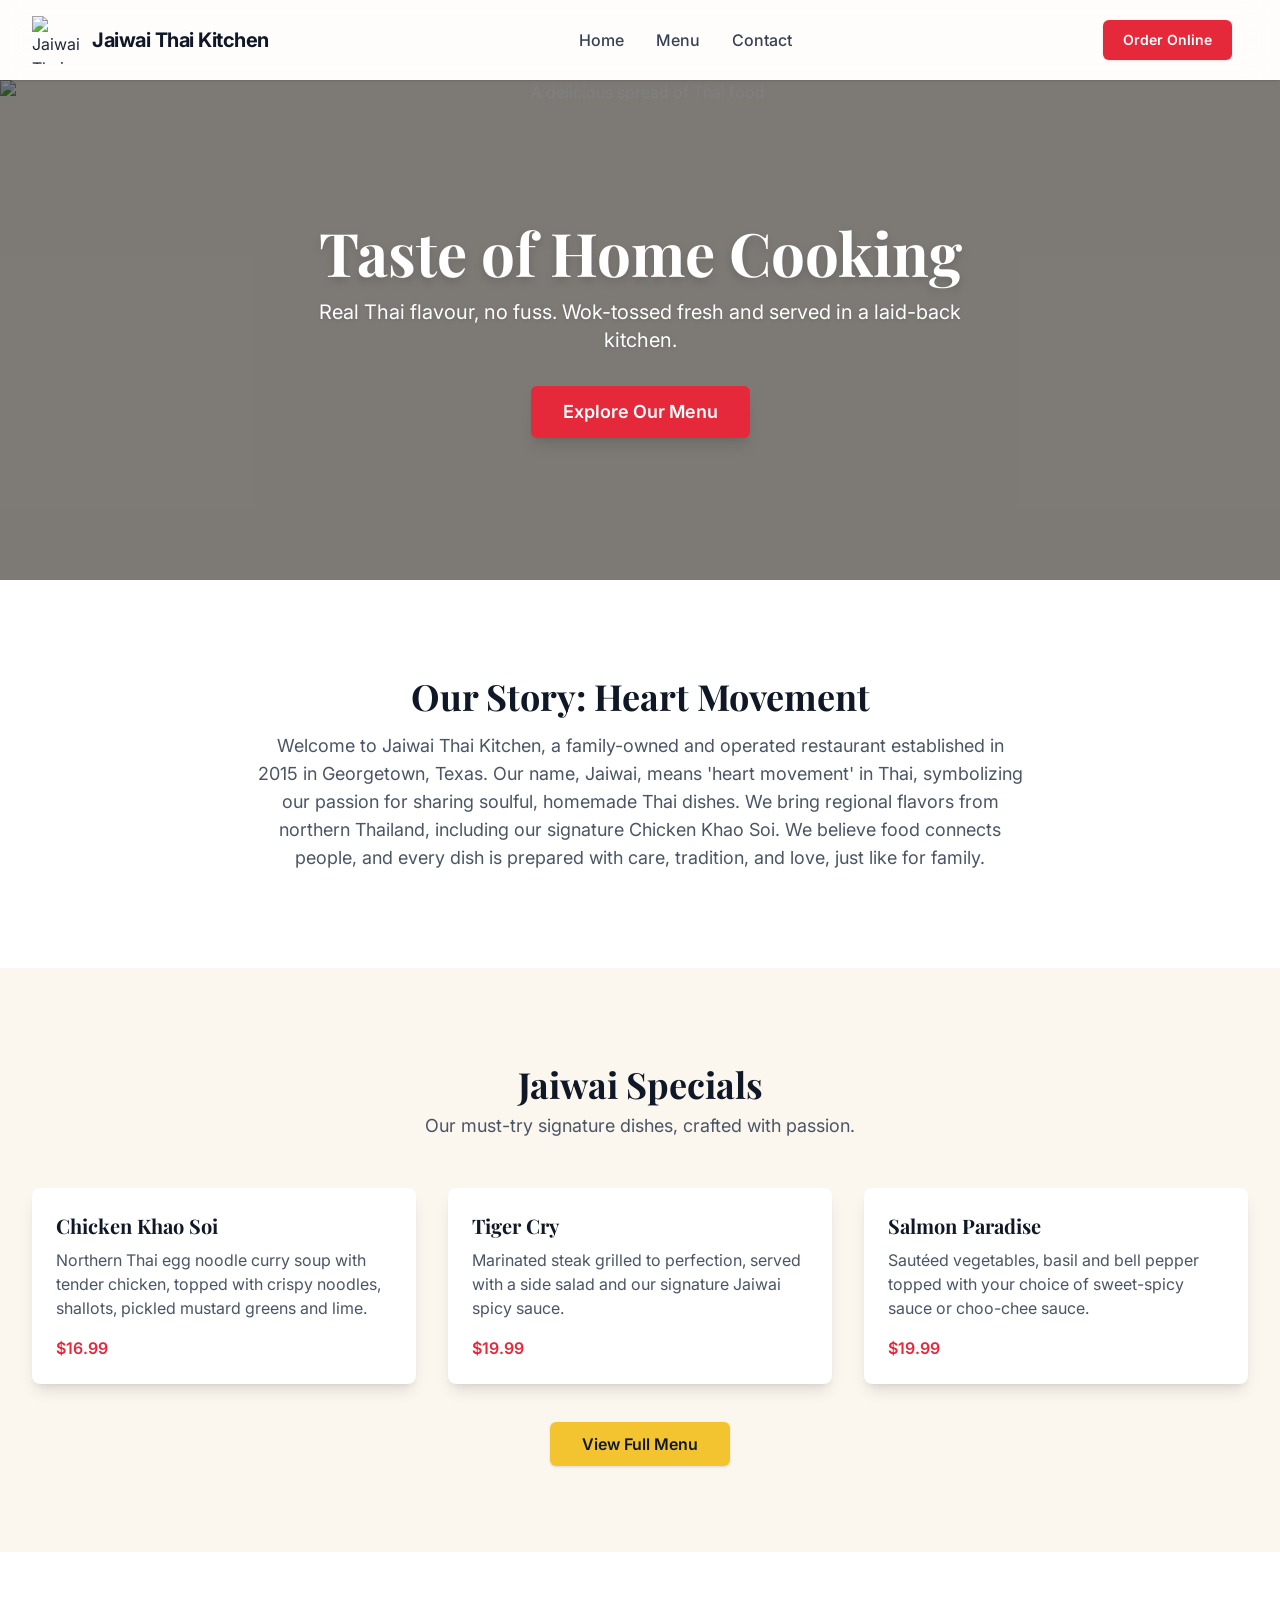
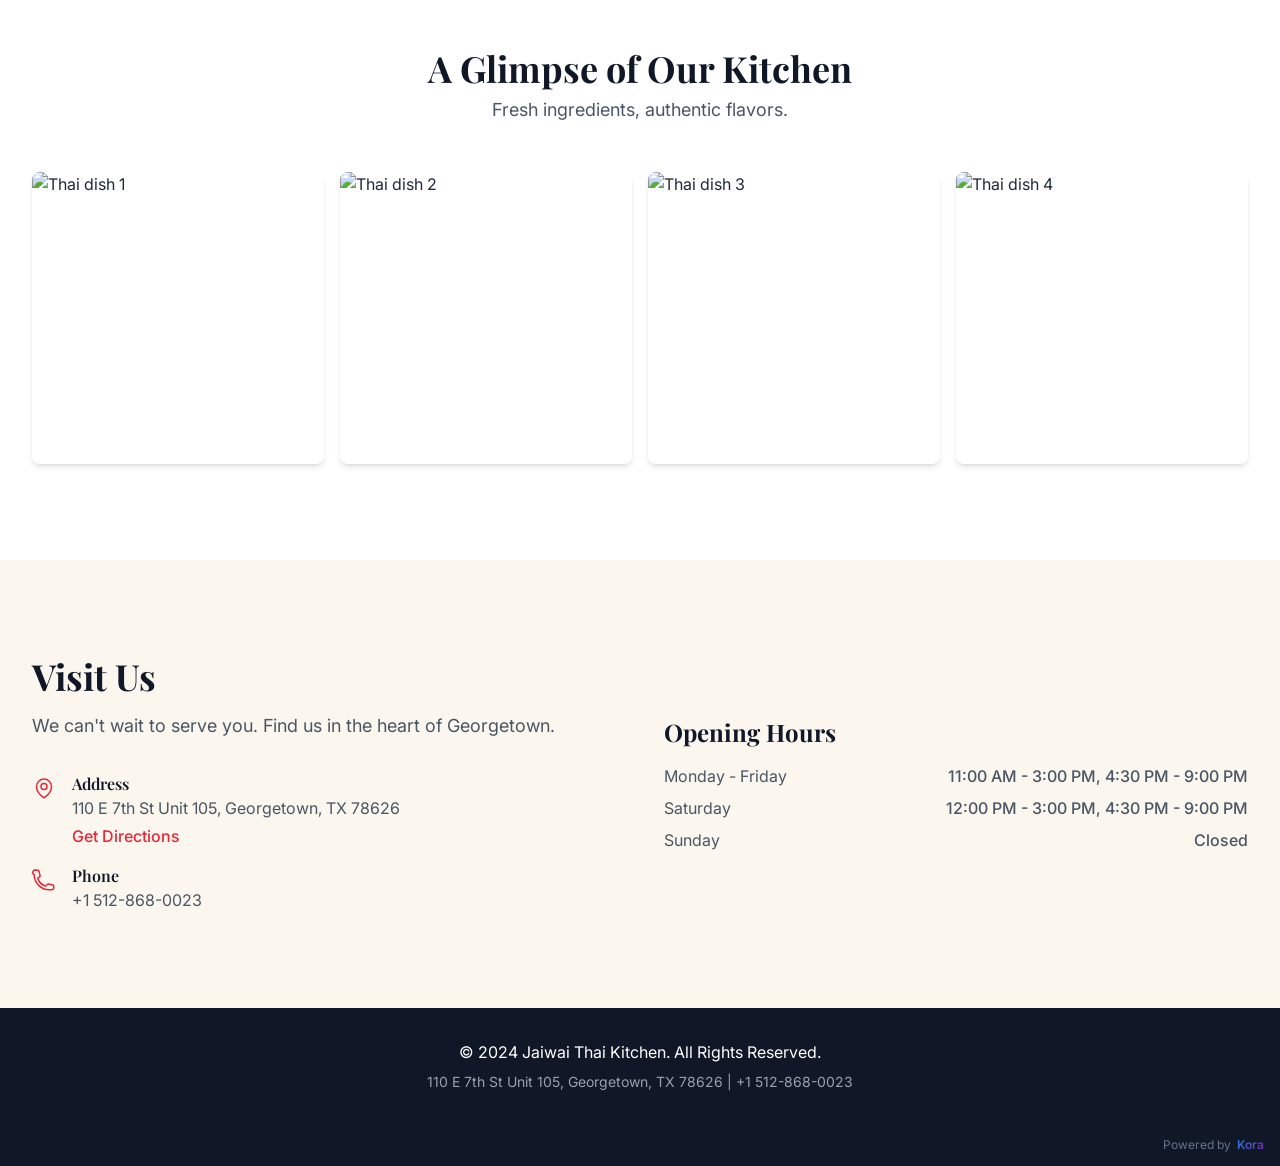
==== index.html @ aba69995 "Deploy staging from Kora" ====
<!DOCTYPE html>

<html class="scroll-smooth" lang="en">
<head>
<meta charset="utf-8"/>
<meta content="width=device-width, initial-scale=1.0" name="viewport"/>
<title>Jaiwai Thai Kitchen – Real Thai Flavour in Georgetown, TX</title>
<meta content="Experience authentic, homemade Thai dishes at Jaiwai Thai Kitchen. From our signature Chicken Khao Soi to classic curries, enjoy the taste of home cooking." name="description"/>
<!-- Open Graph -->
<meta content="Jaiwai Thai Kitchen – Real Thai Flavour in Georgetown, TX" property="og:title"/>
<meta content="Experience authentic, homemade Thai dishes at Jaiwai Thai Kitchen. From our signature Chicken Khao Soi to classic curries, enjoy the taste of home cooking." property="og:description"/>
<meta content="website" property="og:type"/>
<meta content="https://static.hungerrush.com/menufy/width=1000,height=300,fit=crop,format=auto/638848196919127380+1766972.png" property="og:image"/>
<meta content="https://staging.kora-64a4fddf-4cb8-4812-a21e-0d7f62331249.pages.dev" property="og:url"/>
<!-- Favicon -->
<link href="https://quseprdus1.blob.core.windows.net/kora-business-images/user-media/64a4fddf-4cb8-4812-a21e-0d7f62331249/de8c94d8-887e-4625-825f-ec262dbc28df/1781200640_tf1esy.png" rel="icon"/>
<link href="https://quseprdus1.blob.core.windows.net/kora-business-images/user-media/64a4fddf-4cb8-4812-a21e-0d7f62331249/de8c94d8-887e-4625-825f-ec262dbc28df/1781200640_tf1esy.png" rel="shortcut icon"/>
<link href="https://quseprdus1.blob.core.windows.net/kora-business-images/user-media/64a4fddf-4cb8-4812-a21e-0d7f62331249/de8c94d8-887e-4625-825f-ec262dbc28df/1781200640_tf1esy.png" rel="apple-touch-icon"/>
<!-- Canonical -->
<link href="https://staging.kora-64a4fddf-4cb8-4812-a21e-0d7f62331249.pages.dev" rel="canonical"/>
<!-- Hero image preload -->
<link as="image" fetchpriority="high" href="https://static.hungerrush.com/menufy/width=1000,height=300,fit=crop,format=auto/638848196919127380+1766972.png" rel="preload"/>
<!-- JSON-LD Structured Data -->
<script type="application/ld+json">
    {
      "@context": "https://schema.org",
      "@type": "Restaurant",
      "name": "Jaiwai Thai Kitchen",
      "description": "Curries, noodle dishes & other Thai standards are doled out in a laid-back atmosphere.",
      "address": {
        "@type": "PostalAddress",
        "streetAddress": "110 E 7th St Unit 105",
        "addressLocality": "Georgetown",
        "addressRegion": "TX",
        "postalCode": "78626",
        "addressCountry": "USA"
      },
      "telephone": "+1 512-868-0023",
      "openingHours": [
        "Mo-Fr 11:00-15:00",
        "Mo-Fr 16:30-21:00",
        "Sa 12:00-15:00",
        "Sa 16:30-21:00"
      ],
      "image": "https://quseprdus1.blob.core.windows.net/kora-business-images/user-media/64a4fddf-4cb8-4812-a21e-0d7f62331249/de8c94d8-887e-4625-825f-ec262dbc28df/1781200640_tf1esy.png",
      "servesCuisine": "Thai"
    }
    </script>
<!-- Google Fonts -->
<link href="https://fonts.googleapis.com" rel="preconnect"/>
<link crossorigin="" href="https://fonts.gstatic.com" rel="preconnect"/>
<link as="style" href="https://fonts.googleapis.com/css2?family=Playfair+Display:wght@700&amp;family=Inter:wght@400;500;600&amp;display=swap" onload="this.onload=null;this.rel='stylesheet'" rel="preload"/>
<noscript><link href="https://fonts.googleapis.com/css2?family=Playfair+Display:wght@700&amp;family=Inter:wght@400;500;600&amp;display=swap" rel="stylesheet"/></noscript>
<style>
        body { font-family: 'Inter', sans-serif; }
        h1, h2, h3, h4, h5, h6 { font-family: 'Playfair Display', serif; }
    </style>
<!-- Site stylesheet -->
<link href="assets/styles.css" rel="stylesheet"/>
</head>
<body class="bg-[#fbf6ee] text-gray-800 antialiased">
<!-- Header -->
<header class="bg-white/80 backdrop-blur-lg sticky top-0 z-50 shadow-sm">
<div class="container mx-auto px-4 sm:px-6 lg:px-8">
<div class="flex items-center justify-between h-20">
<a class="flex items-center space-x-3" href="index.html">
<img alt="Jaiwai Thai Kitchen Logo" class="h-12 w-auto" height="100" src="https://quseprdus1.blob.core.windows.net/kora-business-images/user-media/64a4fddf-4cb8-4812-a21e-0d7f62331249/de8c94d8-887e-4625-825f-ec262dbc28df/1781200640_tf1esy.png" width="100"/>
<span class="text-xl font-bold text-gray-900 tracking-tight hidden sm:block">Jaiwai Thai Kitchen</span>
</a>
<nav class="hidden md:flex items-center space-x-8">
<a class="text-gray-700 hover:text-[#e5283a] transition-colors font-medium" href="index.html">Home</a>
<a class="text-gray-700 hover:text-[#e5283a] transition-colors font-medium" href="menu.html">Menu</a>
<a class="text-gray-700 hover:text-[#e5283a] transition-colors font-medium" href="contact.html">Contact</a>
</nav>
<div class="flex items-center space-x-4">
<a class="hidden sm:inline-block bg-[#e5283a] text-white px-5 py-2.5 rounded-md text-sm font-semibold hover:bg-red-700 transition-colors shadow" href="https://www.jaiwaithai.com/order" rel="noopener noreferrer" target="_blank">
                        Order Online
                    </a>
<button class="md:hidden p-2 rounded-md text-gray-700 hover:bg-gray-100 focus:outline-none focus:ring-2 focus:ring-inset focus:ring-[#e5283a]" id="mobile-menu-button">
<span class="sr-only">Open main menu</span>
<svg aria-hidden="true" class="h-6 w-6" fill="none" stroke="currentColor" viewbox="0 0 24 24" xmlns="http://www.w3.org/2000/svg">
<path d="M4 6h16M4 12h16m-7 6h7" stroke-linecap="round" stroke-linejoin="round" stroke-width="2"></path>
</svg>
</button>
</div>
</div>
</div>
<!-- Mobile menu, show/hide based on menu state. -->
<div class="md:hidden hidden" id="mobile-menu">
<div class="px-2 pt-2 pb-3 space-y-1 sm:px-3">
<a class="text-gray-700 hover:bg-gray-50 hover:text-[#e5283a] block px-3 py-2 rounded-md text-base font-medium" href="index.html">Home</a>
<a class="text-gray-700 hover:bg-gray-50 hover:text-[#e5283a] block px-3 py-2 rounded-md text-base font-medium" href="menu.html">Menu</a>
<a class="text-gray-700 hover:bg-gray-50 hover:text-[#e5283a] block px-3 py-2 rounded-md text-base font-medium" href="contact.html">Contact</a>
<a class="bg-[#e5283a] text-white block w-full text-left px-4 py-3 rounded-md text-base font-semibold hover:bg-red-700 transition-colors shadow mt-2" href="https://www.jaiwaithai.com/order" rel="noopener noreferrer" target="_blank">
                    Order Online
                </a>
</div>
</div>
</header>
<main>
<!-- Hero Section -->
<section class="relative h-[60vh] min-h-[300px] max-h-[500px] w-full flex items-center justify-center text-center text-white">
<div class="absolute inset-0 bg-black/50 z-10"></div>
<img alt="A delicious spread of Thai food" class="absolute inset-0 w-full h-full object-cover" decoding="async" fetchpriority="high" height="900" loading="eager" src="https://static.hungerrush.com/menufy/width=1000,height=300,fit=crop,format=auto/638848196919127380+1766972.png" width="1600"/>
<div class="relative z-20 px-4">
<h1 class="text-4xl md:text-6xl font-bold drop-shadow-lg">Taste of Home Cooking</h1>
<p class="mt-4 text-lg md:text-xl max-w-2xl mx-auto drop-shadow">Real Thai flavour, no fuss. Wok-tossed fresh and served in a laid-back kitchen.</p>
<a class="mt-8 inline-block bg-[#e5283a] text-white px-8 py-3 rounded-md text-lg font-semibold hover:bg-red-700 transition-transform hover:scale-105 shadow-lg" href="menu.html">
                    Explore Our Menu
                </a>
</div>
</section>
<!-- About Us Section -->
<section class="py-16 sm:py-24 bg-white" id="about">
<div class="container mx-auto px-4 sm:px-6 lg:px-8">
<div class="max-w-3xl mx-auto text-center">
<h2 class="text-3xl sm:text-4xl font-bold text-gray-900">Our Story: Heart Movement</h2>
<p class="mt-4 text-lg text-gray-600">
                        Welcome to Jaiwai Thai Kitchen, a family-owned and operated restaurant established in 2015 in Georgetown, Texas. Our name, Jaiwai, means 'heart movement' in Thai, symbolizing our passion for sharing soulful, homemade Thai dishes. We bring regional flavors from northern Thailand, including our signature Chicken Khao Soi. We believe food connects people, and every dish is prepared with care, tradition, and love, just like for family.
                    </p>
</div>
</div>
</section>
<!-- Specials Section -->
<section class="py-16 sm:py-24" id="specials">
<div class="container mx-auto px-4 sm:px-6 lg:px-8">
<div class="text-center mb-12">
<h2 class="text-3xl sm:text-4xl font-bold text-gray-900">Jaiwai Specials</h2>
<p class="mt-2 text-lg text-gray-600">Our must-try signature dishes, crafted with passion.</p>
</div>
<div class="grid grid-cols-1 md:grid-cols-2 lg:grid-cols-3 gap-8">
<!-- Special Item 1 -->
<div class="bg-white rounded-lg shadow-lg overflow-hidden transform hover:-translate-y-2 transition-transform duration-300">
<div class="p-6">
<h3 class="text-xl font-bold text-gray-900">Chicken Khao Soi</h3>
<p class="mt-2 text-gray-600">Northern Thai egg noodle curry soup with tender chicken, topped with crispy noodles, shallots, pickled mustard greens and lime.</p>
<div class="mt-4 font-semibold text-[#e5283a]">$16.99</div>
</div>
</div>
<!-- Special Item 2 -->
<div class="bg-white rounded-lg shadow-lg overflow-hidden transform hover:-translate-y-2 transition-transform duration-300">
<div class="p-6">
<h3 class="text-xl font-bold text-gray-900">Tiger Cry</h3>
<p class="mt-2 text-gray-600">Marinated steak grilled to perfection, served with a side salad and our signature Jaiwai spicy sauce.</p>
<div class="mt-4 font-semibold text-[#e5283a]">$19.99</div>
</div>
</div>
<!-- Special Item 3 -->
<div class="bg-white rounded-lg shadow-lg overflow-hidden transform hover:-translate-y-2 transition-transform duration-300">
<div class="p-6">
<h3 class="text-xl font-bold text-gray-900">Salmon Paradise</h3>
<p class="mt-2 text-gray-600">Sautéed vegetables, basil and bell pepper topped with your choice of sweet-spicy sauce or choo-chee sauce.</p>
<div class="mt-4 font-semibold text-[#e5283a]">$19.99</div>
</div>
</div>
</div>
<div class="text-center mt-12">
<a class="bg-[#f4c430] text-gray-900 px-8 py-3 rounded-md text-base font-semibold hover:bg-yellow-400 transition-colors shadow" href="menu.html">
                        View Full Menu
                    </a>
</div>
</div>
</section>
<!-- Gallery Section -->
<section class="py-16 sm:py-24 bg-white" id="gallery">
<div class="container mx-auto px-4 sm:px-6 lg:px-8">
<div class="text-center mb-12">
<h2 class="text-3xl sm:text-4xl font-bold text-gray-900">A Glimpse of Our Kitchen</h2>
<p class="mt-2 text-lg text-gray-600">Fresh ingredients, authentic flavors.</p>
</div>
<div class="grid grid-cols-2 md:grid-cols-3 lg:grid-cols-4 gap-4">
<img alt="Thai dish 1" class="rounded-lg shadow-md object-cover aspect-square" height="500" loading="lazy" src="https://static.hungerrush.com/menufy/width=1024,height=1024,fit=scale-down,format=auto/639155968178193986+2024429.png" width="500"/>
<img alt="Thai dish 2" class="rounded-lg shadow-md object-cover aspect-square" height="500" loading="lazy" src="https://static.hungerrush.com/menufy/width=1024,height=1024,fit=scale-down,format=auto/639155968190019599+2024430.png" width="500"/>
<img alt="Thai dish 3" class="rounded-lg shadow-md object-cover aspect-square" height="300" loading="lazy" src="https://static.hungerrush.com/menufy/width=300,height=300,fit=crop,format=auto/638850777512376540+1768364.png" width="300"/>
<img alt="Thai dish 4" class="rounded-lg shadow-md object-cover aspect-square" height="338" loading="lazy" src="https://static.hungerrush.com/menufy/width=600,fit=crop,format=auto/638848177607823458+1766916.png" width="600"/>
</div>
</div>
</section>
<!-- Location & Hours Section -->
<section class="py-16 sm:py-24" id="contact">
<div class="container mx-auto px-4 sm:px-6 lg:px-8">
<div class="grid grid-cols-1 md:grid-cols-2 gap-12 items-center">
<div>
<h2 class="text-3xl sm:text-4xl font-bold text-gray-900">Visit Us</h2>
<p class="mt-4 text-lg text-gray-600">We can't wait to serve you. Find us in the heart of Georgetown.</p>
<div class="mt-8 space-y-4">
<div class="flex items-start space-x-4">
<svg class="w-6 h-6 text-[#e5283a] mt-1 flex-shrink-0" fill="none" stroke="currentColor" stroke-width="1.5" viewbox="0 0 24 24" xmlns="http://www.w3.org/2000/svg"><path d="M15 10.5a3 3 0 11-6 0 3 3 0 016 0z" stroke-linecap="round" stroke-linejoin="round"></path><path d="M19.5 10.5c0 7.142-7.5 11.25-7.5 11.25S4.5 17.642 4.5 10.5a7.5 7.5 0 1115 0z" stroke-linecap="round" stroke-linejoin="round"></path></svg>
<div>
<h3 class="font-semibold text-gray-900">Address</h3>
<p class="text-gray-600">110 E 7th St Unit 105, Georgetown, TX 78626</p>
<a class="text-[#e5283a] hover:underline font-medium mt-1 inline-block" href="https://maps.google.com/?daddr=30.6373435,-97.6767065" rel="noopener noreferrer" target="_blank">Get Directions</a>
</div>
</div>
<div class="flex items-start space-x-4">
<svg class="w-6 h-6 text-[#e5283a] mt-1 flex-shrink-0" fill="none" stroke="currentColor" stroke-width="1.5" viewbox="0 0 24 24" xmlns="http://www.w3.org/2000/svg"><path d="M2.25 6.75c0 8.284 6.716 15 15 15h2.25a2.25 2.25 0 002.25-2.25v-1.372c0-.516-.351-.966-.852-1.091l-4.423-1.106c-.44-.11-.902.055-1.173.417l-.97 1.293c-.282.376-.769.542-1.21.38a12.035 12.035 0 01-7.143-7.143c-.162-.441.004-.928.38-1.21l1.293-.97c.363-.271.527-.734.417-1.173L6.963 3.102a1.125 1.125 0 00-1.091-.852H4.5A2.25 2.25 0 002.25 6.75z" stroke-linecap="round" stroke-linejoin="round"></path></svg>
<div>
<h3 class="font-semibold text-gray-900">Phone</h3>
<a class="text-gray-600 hover:text-[#e5283a]" href="tel:+15128680023">+1 512-868-0023</a>
</div>
</div>
</div>
</div>
<div>
<h3 class="text-2xl font-bold text-gray-900 mb-4">Opening Hours</h3>
<ul class="space-y-2 text-gray-600">
<li class="flex justify-between"><span>Monday - Friday</span> <span class="font-medium">11:00 AM - 3:00 PM, 4:30 PM - 9:00 PM</span></li>
<li class="flex justify-between"><span>Saturday</span> <span class="font-medium">12:00 PM - 3:00 PM, 4:30 PM - 9:00 PM</span></li>
<li class="flex justify-between"><span>Sunday</span> <span class="font-medium">Closed</span></li>
</ul>
</div>
</div>
</div>
</section>
</main>
<!-- Footer -->
<footer class="bg-gray-900 text-white">
<div class="container mx-auto py-8 px-4 sm:px-6 lg:px-8 text-center">
<p>© 2024 Jaiwai Thai Kitchen. All Rights Reserved.</p>
<p class="text-sm text-gray-400 mt-2">110 E 7th St Unit 105, Georgetown, TX 78626 | <a class="hover:underline" href="tel:+15128680023">+1 512-868-0023</a></p>
</div>
<!-- KORA_BRANDING_FOOTER_START -->
<div class="kora-powered-by" style="display:flex;justify-content:flex-end;align-items:center;gap:0.35rem;padding:0.75rem 1rem;font-size:0.75rem;"><span style="color:#64748b">Powered by</span><a href="https://askkora.ai" target="_blank" rel="noopener noreferrer" style="text-decoration:none;font-weight:600;background:linear-gradient(135deg,#1E88E5,#7B1FA2);-webkit-background-clip:text;background-clip:text;-webkit-text-fill-color:transparent">Kora</a></div>
<!-- KORA_BRANDING_FOOTER_END -->
</footer>
<script>
        const mobileMenuButton = document.getElementById('mobile-menu-button');
        const mobileMenu = document.getElementById('mobile-menu');
        mobileMenuButton.addEventListener('click', () => {
            mobileMenu.classList.toggle('hidden');
        });
    </script>
</body>
</html>
---- assets/styles.css ----
/*! tailwindcss v4.2.1 | MIT License | https://tailwindcss.com */
@layer properties{@supports (((-webkit-hyphens:none)) and (not (margin-trim:inline))) or ((-moz-orient:inline) and (not (color:rgb(from red r g b)))){*,:before,:after,::backdrop{--tw-rotate-x:initial;--tw-rotate-y:initial;--tw-rotate-z:initial;--tw-skew-x:initial;--tw-skew-y:initial;--tw-space-y-reverse:0;--tw-space-x-reverse:0;--tw-border-style:solid;--tw-font-weight:initial;--tw-tracking:initial;--tw-shadow:0 0 #0000;--tw-shadow-color:initial;--tw-shadow-alpha:100%;--tw-inset-shadow:0 0 #0000;--tw-inset-shadow-color:initial;--tw-inset-shadow-alpha:100%;--tw-ring-color:initial;--tw-ring-shadow:0 0 #0000;--tw-inset-ring-color:initial;--tw-inset-ring-shadow:0 0 #0000;--tw-ring-inset:initial;--tw-ring-offset-width:0px;--tw-ring-offset-color:#fff;--tw-ring-offset-shadow:0 0 #0000;--tw-blur:initial;--tw-brightness:initial;--tw-contrast:initial;--tw-grayscale:initial;--tw-hue-rotate:initial;--tw-invert:initial;--tw-opacity:initial;--tw-saturate:initial;--tw-sepia:initial;--tw-drop-shadow:initial;--tw-drop-shadow-color:initial;--tw-drop-shadow-alpha:100%;--tw-drop-shadow-size:initial;--tw-backdrop-blur:initial;--tw-backdrop-brightness:initial;--tw-backdrop-contrast:initial;--tw-backdrop-grayscale:initial;--tw-backdrop-hue-rotate:initial;--tw-backdrop-invert:initial;--tw-backdrop-opacity:initial;--tw-backdrop-saturate:initial;--tw-backdrop-sepia:initial;--tw-duration:initial;--tw-translate-x:0;--tw-translate-y:0;--tw-translate-z:0;--tw-scale-x:1;--tw-scale-y:1;--tw-scale-z:1}}}@layer theme{:root,:host{--font-sans:ui-sans-serif, system-ui, sans-serif, "Apple Color Emoji", "Segoe UI Emoji", "Segoe UI Symbol", "Noto Color Emoji";--font-mono:ui-monospace, SFMono-Regular, Menlo, Monaco, Consolas, "Liberation Mono", "Courier New", monospace;--color-red-700:oklch(50.5% .213 27.518);--color-yellow-400:oklch(85.2% .199 91.936);--color-gray-50:oklch(98.5% .002 247.839);--color-gray-100:oklch(96.7% .003 264.542);--color-gray-400:oklch(70.7% .022 261.325);--color-gray-600:oklch(44.6% .03 256.802);--color-gray-700:oklch(37.3% .034 259.733);--color-gray-800:oklch(27.8% .033 256.848);--color-gray-900:oklch(21% .034 264.665);--color-black:#000;--color-white:#fff;--spacing:.25rem;--container-2xl:42rem;--container-3xl:48rem;--container-4xl:56rem;--text-sm:.875rem;--text-sm--line-height:calc(1.25 / .875);--text-base:1rem;--text-base--line-height:calc(1.5 / 1);--text-lg:1.125rem;--text-lg--line-height:calc(1.75 / 1.125);--text-xl:1.25rem;--text-xl--line-height:calc(1.75 / 1.25);--text-2xl:1.5rem;--text-2xl--line-height:calc(2 / 1.5);--text-3xl:1.875rem;--text-3xl--line-height:calc(2.25 / 1.875);--text-4xl:2.25rem;--text-4xl--line-height:calc(2.5 / 2.25);--text-5xl:3rem;--text-5xl--line-height:1;--text-6xl:3.75rem;--text-6xl--line-height:1;--font-weight-medium:500;--font-weight-semibold:600;--font-weight-bold:700;--tracking-tight:-.025em;--radius-md:.375rem;--radius-lg:.5rem;--drop-shadow-lg:0 4px 4px #00000026;--blur-lg:16px;--default-transition-duration:.15s;--default-transition-timing-function:cubic-bezier(.4, 0, .2, 1);--default-font-family:var(--font-sans);--default-mono-font-family:var(--font-mono)}}@layer base{*,:after,:before,::backdrop{box-sizing:border-box;border:0 solid;margin:0;padding:0}::file-selector-button{box-sizing:border-box;border:0 solid;margin:0;padding:0}html,:host{-webkit-text-size-adjust:100%;tab-size:4;line-height:1.5;font-family:var(--default-font-family,ui-sans-serif, system-ui, sans-serif, "Apple Color Emoji", "Segoe UI Emoji", "Segoe UI Symbol", "Noto Color Emoji");font-feature-settings:var(--default-font-feature-settings,normal);font-variation-settings:var(--default-font-variation-settings,normal);-webkit-tap-highlight-color:transparent}hr{height:0;color:inherit;border-top-width:1px}abbr:where([title]){-webkit-text-decoration:underline dotted;text-decoration:underline dotted}h1,h2,h3,h4,h5,h6{font-size:inherit;font-weight:inherit}a{color:inherit;-webkit-text-decoration:inherit;-webkit-text-decoration:inherit;-webkit-text-decoration:inherit;text-decoration:inherit}b,strong{font-weight:bolder}code,kbd,samp,pre{font-family:var(--default-mono-font-family,ui-monospace, SFMono-Regular, Menlo, Monaco, Consolas, "Liberation Mono", "Courier New", monospace);font-feature-settings:var(--default-mono-font-feature-settings,normal);font-variation-settings:var(--default-mono-font-variation-settings,normal);font-size:1em}small{font-size:80%}sub,sup{vertical-align:baseline;font-size:75%;line-height:0;position:relative}sub{bottom:-.25em}sup{top:-.5em}table{text-indent:0;border-color:inherit;border-collapse:collapse}:-moz-focusring{outline:auto}progress{vertical-align:baseline}summary{display:list-item}ol,ul,menu{list-style:none}img,svg,video,canvas,audio,iframe,embed,object{vertical-align:middle;display:block}img,video{max-width:100%;height:auto}button,input,select,optgroup,textarea{font:inherit;font-feature-settings:inherit;font-variation-settings:inherit;letter-spacing:inherit;color:inherit;opacity:1;background-color:#0000;border-radius:0}::file-selector-button{font:inherit;font-feature-settings:inherit;font-variation-settings:inherit;letter-spacing:inherit;color:inherit;opacity:1;background-color:#0000;border-radius:0}:where(select:is([multiple],[size])) optgroup{font-weight:bolder}:where(select:is([multiple],[size])) optgroup option{padding-inline-start:20px}::file-selector-button{margin-inline-end:4px}::placeholder{opacity:1}@supports (not ((-webkit-appearance:-apple-pay-button))) or (contain-intrinsic-size:1px){::placeholder{color:currentColor}@supports (color:color-mix(in lab, red, red)){::placeholder{color:color-mix(in oklab, currentcolor 50%, transparent)}}}textarea{resize:vertical}::-webkit-search-decoration{-webkit-appearance:none}::-webkit-date-and-time-value{min-height:1lh;text-align:inherit}::-webkit-datetime-edit{display:inline-flex}::-webkit-datetime-edit-fields-wrapper{padding:0}::-webkit-datetime-edit{padding-block:0}::-webkit-datetime-edit-year-field{padding-block:0}::-webkit-datetime-edit-month-field{padding-block:0}::-webkit-datetime-edit-day-field{padding-block:0}::-webkit-datetime-edit-hour-field{padding-block:0}::-webkit-datetime-edit-minute-field{padding-block:0}::-webkit-datetime-edit-second-field{padding-block:0}::-webkit-datetime-edit-millisecond-field{padding-block:0}::-webkit-datetime-edit-meridiem-field{padding-block:0}::-webkit-calendar-picker-indicator{line-height:1}:-moz-ui-invalid{box-shadow:none}button,input:where([type=button],[type=reset],[type=submit]){appearance:button}::file-selector-button{appearance:button}::-webkit-inner-spin-button{height:auto}::-webkit-outer-spin-button{height:auto}[hidden]:where(:not([hidden=until-found])){display:none!important}}@layer components;@layer utilities{.sr-only{clip-path:inset(50%);white-space:nowrap;border-width:0;width:1px;height:1px;margin:-1px;padding:0;position:absolute;overflow:hidden}.absolute{position:absolute}.relative{position:relative}.sticky{position:sticky}.inset-0{inset:calc(var(--spacing) * 0)}.top-0{top:calc(var(--spacing) * 0)}.z-10{z-index:10}.z-20{z-index:20}.z-50{z-index:50}.container{width:100%}@media (min-width:40rem){.container{max-width:40rem}}@media (min-width:48rem){.container{max-width:48rem}}@media (min-width:64rem){.container{max-width:64rem}}@media (min-width:80rem){.container{max-width:80rem}}@media (min-width:96rem){.container{max-width:96rem}}.mx-auto{margin-inline:auto}.mt-1{margin-top:calc(var(--spacing) * 1)}.mt-2{margin-top:calc(var(--spacing) * 2)}.mt-4{margin-top:calc(var(--spacing) * 4)}.mt-8{margin-top:calc(var(--spacing) * 8)}.mt-12{margin-top:calc(var(--spacing) * 12)}.mb-4{margin-bottom:calc(var(--spacing) * 4)}.mb-6{margin-bottom:calc(var(--spacing) * 6)}.mb-12{margin-bottom:calc(var(--spacing) * 12)}.ml-4{margin-left:calc(var(--spacing) * 4)}.block{display:block}.flex{display:flex}.grid{display:grid}.hidden{display:none}.inline-block{display:inline-block}.aspect-square{aspect-ratio:1}.h-6{height:calc(var(--spacing) * 6)}.h-12{height:calc(var(--spacing) * 12)}.h-20{height:calc(var(--spacing) * 20)}.h-\[60vh\]{height:60vh}.h-full{height:100%}.max-h-\[500px\]{max-height:500px}.min-h-\[300px\]{min-height:300px}.w-6{width:calc(var(--spacing) * 6)}.w-auto{width:auto}.w-full{width:100%}.max-w-2xl{max-width:var(--container-2xl)}.max-w-3xl{max-width:var(--container-3xl)}.max-w-4xl{max-width:var(--container-4xl)}.flex-shrink-0{flex-shrink:0}.transform{transform:var(--tw-rotate-x,) var(--tw-rotate-y,) var(--tw-rotate-z,) var(--tw-skew-x,) var(--tw-skew-y,)}.grid-cols-1{grid-template-columns:repeat(1,minmax(0,1fr))}.grid-cols-2{grid-template-columns:repeat(2,minmax(0,1fr))}.items-center{align-items:center}.items-start{align-items:flex-start}.justify-between{justify-content:space-between}.justify-center{justify-content:center}.gap-4{gap:calc(var(--spacing) * 4)}.gap-8{gap:calc(var(--spacing) * 8)}.gap-12{gap:calc(var(--spacing) * 12)}:where(.space-y-1>:not(:last-child)){--tw-space-y-reverse:0;margin-block-start:calc(calc(var(--spacing) * 1) * var(--tw-space-y-reverse));margin-block-end:calc(calc(var(--spacing) * 1) * calc(1 - var(--tw-space-y-reverse)))}:where(.space-y-2>:not(:last-child)){--tw-space-y-reverse:0;margin-block-start:calc(calc(var(--spacing) * 2) * var(--tw-space-y-reverse));margin-block-end:calc(calc(var(--spacing) * 2) * calc(1 - var(--tw-space-y-reverse)))}:where(.space-y-4>:not(:last-child)){--tw-space-y-reverse:0;margin-block-start:calc(calc(var(--spacing) * 4) * var(--tw-space-y-reverse));margin-block-end:calc(calc(var(--spacing) * 4) * calc(1 - var(--tw-space-y-reverse)))}:where(.space-y-6>:not(:last-child)){--tw-space-y-reverse:0;margin-block-start:calc(calc(var(--spacing) * 6) * var(--tw-space-y-reverse));margin-block-end:calc(calc(var(--spacing) * 6) * calc(1 - var(--tw-space-y-reverse)))}:where(.space-y-8>:not(:last-child)){--tw-space-y-reverse:0;margin-block-start:calc(calc(var(--spacing) * 8) * var(--tw-space-y-reverse));margin-block-end:calc(calc(var(--spacing) * 8) * calc(1 - var(--tw-space-y-reverse)))}:where(.space-x-3>:not(:last-child)){--tw-space-x-reverse:0;margin-inline-start:calc(calc(var(--spacing) * 3) * var(--tw-space-x-reverse));margin-inline-end:calc(calc(var(--spacing) * 3) * calc(1 - var(--tw-space-x-reverse)))}:where(.space-x-4>:not(:last-child)){--tw-space-x-reverse:0;margin-inline-start:calc(calc(var(--spacing) * 4) * var(--tw-space-x-reverse));margin-inline-end:calc(calc(var(--spacing) * 4) * calc(1 - var(--tw-space-x-reverse)))}:where(.space-x-8>:not(:last-child)){--tw-space-x-reverse:0;margin-inline-start:calc(calc(var(--spacing) * 8) * var(--tw-space-x-reverse));margin-inline-end:calc(calc(var(--spacing) * 8) * calc(1 - var(--tw-space-x-reverse)))}.overflow-hidden{overflow:hidden}.scroll-smooth{scroll-behavior:smooth}.rounded-lg{border-radius:var(--radius-lg)}.rounded-md{border-radius:var(--radius-md)}.border-b-2{border-bottom-style:var(--tw-border-style);border-bottom-width:2px}.border-\[\#f4c430\]{border-color:#f4c430}.bg-\[\#e5283a\]{background-color:#e5283a}.bg-\[\#f4c430\]{background-color:#f4c430}.bg-\[\#fbf6ee\]{background-color:#fbf6ee}.bg-black\/50{background-color:#00000080}@supports (color:color-mix(in lab, red, red)){.bg-black\/50{background-color:color-mix(in oklab, var(--color-black) 50%, transparent)}}.bg-gray-100{background-color:var(--color-gray-100)}.bg-gray-900{background-color:var(--color-gray-900)}.bg-white{background-color:var(--color-white)}.bg-white\/80{background-color:#fffc}@supports (color:color-mix(in lab, red, red)){.bg-white\/80{background-color:color-mix(in oklab, var(--color-white) 80%, transparent)}}.object-cover{object-fit:cover}.p-2{padding:calc(var(--spacing) * 2)}.p-6{padding:calc(var(--spacing) * 6)}.p-8{padding:calc(var(--spacing) * 8)}.px-2{padding-inline:calc(var(--spacing) * 2)}.px-3{padding-inline:calc(var(--spacing) * 3)}.px-4{padding-inline:calc(var(--spacing) * 4)}.px-5{padding-inline:calc(var(--spacing) * 5)}.px-6{padding-inline:calc(var(--spacing) * 6)}.px-8{padding-inline:calc(var(--spacing) * 8)}.py-2{padding-block:calc(var(--spacing) * 2)}.py-2\.5{padding-block:calc(var(--spacing) * 2.5)}.py-3{padding-block:calc(var(--spacing) * 3)}.py-8{padding-block:calc(var(--spacing) * 8)}.py-16{padding-block:calc(var(--spacing) * 16)}.pt-2{padding-top:calc(var(--spacing) * 2)}.pb-2{padding-bottom:calc(var(--spacing) * 2)}.pb-3{padding-bottom:calc(var(--spacing) * 3)}.text-center{text-align:center}.text-left{text-align:left}.text-right{text-align:right}.text-2xl{font-size:var(--text-2xl);line-height:var(--tw-leading,var(--text-2xl--line-height))}.text-3xl{font-size:var(--text-3xl);line-height:var(--tw-leading,var(--text-3xl--line-height))}.text-4xl{font-size:var(--text-4xl);line-height:var(--tw-leading,var(--text-4xl--line-height))}.text-base{font-size:var(--text-base);line-height:var(--tw-leading,var(--text-base--line-height))}.text-lg{font-size:var(--text-lg);line-height:var(--tw-leading,var(--text-lg--line-height))}.text-sm{font-size:var(--text-sm);line-height:var(--tw-leading,var(--text-sm--line-height))}.text-xl{font-size:var(--text-xl);line-height:var(--tw-leading,var(--text-xl--line-height))}.font-bold{--tw-font-weight:var(--font-weight-bold);font-weight:var(--font-weight-bold)}.font-medium{--tw-font-weight:var(--font-weight-medium);font-weight:var(--font-weight-medium)}.font-semibold{--tw-font-weight:var(--font-weight-semibold);font-weight:var(--font-weight-semibold)}.tracking-tight{--tw-tracking:var(--tracking-tight);letter-spacing:var(--tracking-tight)}.whitespace-nowrap{white-space:nowrap}.text-\[\#e5283a\]{color:#e5283a}.text-gray-400{color:var(--color-gray-400)}.text-gray-600{color:var(--color-gray-600)}.text-gray-700{color:var(--color-gray-700)}.text-gray-800{color:var(--color-gray-800)}.text-gray-900{color:var(--color-gray-900)}.text-white{color:var(--color-white)}.antialiased{-webkit-font-smoothing:antialiased;-moz-osx-font-smoothing:grayscale}.shadow{--tw-shadow:0 1px 3px 0 var(--tw-shadow-color,#0000001a), 0 1px 2px -1px var(--tw-shadow-color,#0000001a);box-shadow:var(--tw-inset-shadow), var(--tw-inset-ring-shadow), var(--tw-ring-offset-shadow), var(--tw-ring-shadow), var(--tw-shadow)}.shadow-lg{--tw-shadow:0 10px 15px -3px var(--tw-shadow-color,#0000001a), 0 4px 6px -4px var(--tw-shadow-color,#0000001a);box-shadow:var(--tw-inset-shadow), var(--tw-inset-ring-shadow), var(--tw-ring-offset-shadow), var(--tw-ring-shadow), var(--tw-shadow)}.shadow-md{--tw-shadow:0 4px 6px -1px var(--tw-shadow-color,#0000001a), 0 2px 4px -2px var(--tw-shadow-color,#0000001a);box-shadow:var(--tw-inset-shadow), var(--tw-inset-ring-shadow), var(--tw-ring-offset-shadow), var(--tw-ring-shadow), var(--tw-shadow)}.shadow-sm{--tw-shadow:0 1px 3px 0 var(--tw-shadow-color,#0000001a), 0 1px 2px -1px var(--tw-shadow-color,#0000001a);box-shadow:var(--tw-inset-shadow), var(--tw-inset-ring-shadow), var(--tw-ring-offset-shadow), var(--tw-ring-shadow), var(--tw-shadow)}.drop-shadow{--tw-drop-shadow-size:drop-shadow(0 1px 2px var(--tw-drop-shadow-color,#0000001a)) drop-shadow(0 1px 1px var(--tw-drop-shadow-color,#0000000f));--tw-drop-shadow:drop-shadow(0 1px 2px #0000001a) drop-shadow(0 1px 1px #0000000f);filter:var(--tw-blur,) var(--tw-brightness,) var(--tw-contrast,) var(--tw-grayscale,) var(--tw-hue-rotate,) var(--tw-invert,) var(--tw-saturate,) var(--tw-sepia,) var(--tw-drop-shadow,)}.drop-shadow-lg{--tw-drop-shadow-size:drop-shadow(0 4px 4px var(--tw-drop-shadow-color,#00000026));--tw-drop-shadow:drop-shadow(var(--drop-shadow-lg));filter:var(--tw-blur,) var(--tw-brightness,) var(--tw-contrast,) var(--tw-grayscale,) var(--tw-hue-rotate,) var(--tw-invert,) var(--tw-saturate,) var(--tw-sepia,) var(--tw-drop-shadow,)}.backdrop-blur-lg{--tw-backdrop-blur:blur(var(--blur-lg));-webkit-backdrop-filter:var(--tw-backdrop-blur,) var(--tw-backdrop-brightness,) var(--tw-backdrop-contrast,) var(--tw-backdrop-grayscale,) var(--tw-backdrop-hue-rotate,) var(--tw-backdrop-invert,) var(--tw-backdrop-opacity,) var(--tw-backdrop-saturate,) var(--tw-backdrop-sepia,);backdrop-filter:var(--tw-backdrop-blur,) var(--tw-backdrop-brightness,) var(--tw-backdrop-contrast,) var(--tw-backdrop-grayscale,) var(--tw-backdrop-hue-rotate,) var(--tw-backdrop-invert,) var(--tw-backdrop-opacity,) var(--tw-backdrop-saturate,) var(--tw-backdrop-sepia,)}.transition-colors{transition-property:color,background-color,border-color,outline-color,text-decoration-color,fill,stroke,--tw-gradient-from,--tw-gradient-via,--tw-gradient-to;transition-timing-function:var(--tw-ease,var(--default-transition-timing-function));transition-duration:var(--tw-duration,var(--default-transition-duration))}.transition-transform{transition-property:transform,translate,scale,rotate;transition-timing-function:var(--tw-ease,var(--default-transition-timing-function));transition-duration:var(--tw-duration,var(--default-transition-duration))}.duration-300{--tw-duration:.3s;transition-duration:.3s}@media (hover:hover){.hover\:-translate-y-2:hover{--tw-translate-y:calc(var(--spacing) * -2);translate:var(--tw-translate-x) var(--tw-translate-y)}.hover\:scale-105:hover{--tw-scale-x:105%;--tw-scale-y:105%;--tw-scale-z:105%;scale:var(--tw-scale-x) var(--tw-scale-y)}.hover\:bg-gray-50:hover{background-color:var(--color-gray-50)}.hover\:bg-gray-100:hover{background-color:var(--color-gray-100)}.hover\:bg-red-700:hover{background-color:var(--color-red-700)}.hover\:bg-yellow-400:hover{background-color:var(--color-yellow-400)}.hover\:text-\[\#e5283a\]:hover{color:#e5283a}.hover\:underline:hover{text-decoration-line:underline}}.focus\:ring-2:focus{--tw-ring-shadow:var(--tw-ring-inset,) 0 0 0 calc(2px + var(--tw-ring-offset-width)) var(--tw-ring-color,currentcolor);box-shadow:var(--tw-inset-shadow), var(--tw-inset-ring-shadow), var(--tw-ring-offset-shadow), var(--tw-ring-shadow), var(--tw-shadow)}.focus\:ring-\[\#e5283a\]:focus{--tw-ring-color:#e5283a}.focus\:outline-none:focus{--tw-outline-style:none;outline-style:none}.focus\:ring-inset:focus{--tw-ring-inset:inset}@media (min-width:40rem){.sm\:block{display:block}.sm\:inline-block{display:inline-block}.sm\:p-12{padding:calc(var(--spacing) * 12)}.sm\:px-3{padding-inline:calc(var(--spacing) * 3)}.sm\:px-6{padding-inline:calc(var(--spacing) * 6)}.sm\:py-24{padding-block:calc(var(--spacing) * 24)}.sm\:text-4xl{font-size:var(--text-4xl);line-height:var(--tw-leading,var(--text-4xl--line-height))}.sm\:text-5xl{font-size:var(--text-5xl);line-height:var(--tw-leading,var(--text-5xl--line-height))}}@media (min-width:48rem){.md\:flex{display:flex}.md\:hidden{display:none}.md\:grid-cols-2{grid-template-columns:repeat(2,minmax(0,1fr))}.md\:grid-cols-3{grid-template-columns:repeat(3,minmax(0,1fr))}.md\:text-6xl{font-size:var(--text-6xl);line-height:var(--tw-leading,var(--text-6xl--line-height))}.md\:text-xl{font-size:var(--text-xl);line-height:var(--tw-leading,var(--text-xl--line-height))}}@media (min-width:64rem){.lg\:grid-cols-3{grid-template-columns:repeat(3,minmax(0,1fr))}.lg\:grid-cols-4{grid-template-columns:repeat(4,minmax(0,1fr))}.lg\:px-8{padding-inline:calc(var(--spacing) * 8)}}}@property --tw-rotate-x{syntax:"*";inherits:false}@property --tw-rotate-y{syntax:"*";inherits:false}@property --tw-rotate-z{syntax:"*";inherits:false}@property --tw-skew-x{syntax:"*";inherits:false}@property --tw-skew-y{syntax:"*";inherits:false}@property --tw-space-y-reverse{syntax:"*";inherits:false;initial-value:0}@property --tw-space-x-reverse{syntax:"*";inherits:false;initial-value:0}@property --tw-border-style{syntax:"*";inherits:false;initial-value:solid}@property --tw-font-weight{syntax:"*";inherits:false}@property --tw-tracking{syntax:"*";inherits:false}@property --tw-shadow{syntax:"*";inherits:false;initial-value:0 0 #0000}@property --tw-shadow-color{syntax:"*";inherits:false}@property --tw-shadow-alpha{syntax:"<percentage>";inherits:false;initial-value:100%}@property --tw-inset-shadow{syntax:"*";inherits:false;initial-value:0 0 #0000}@property --tw-inset-shadow-color{syntax:"*";inherits:false}@property --tw-inset-shadow-alpha{syntax:"<percentage>";inherits:false;initial-value:100%}@property --tw-ring-color{syntax:"*";inherits:false}@property --tw-ring-shadow{syntax:"*";inherits:false;initial-value:0 0 #0000}@property --tw-inset-ring-color{syntax:"*";inherits:false}@property --tw-inset-ring-shadow{syntax:"*";inherits:false;initial-value:0 0 #0000}@property --tw-ring-inset{syntax:"*";inherits:false}@property --tw-ring-offset-width{syntax:"<length>";inherits:false;initial-value:0}@property --tw-ring-offset-color{syntax:"*";inherits:false;initial-value:#fff}@property --tw-ring-offset-shadow{syntax:"*";inherits:false;initial-value:0 0 #0000}@property --tw-blur{syntax:"*";inherits:false}@property --tw-brightness{syntax:"*";inherits:false}@property --tw-contrast{syntax:"*";inherits:false}@property --tw-grayscale{syntax:"*";inherits:false}@property --tw-hue-rotate{syntax:"*";inherits:false}@property --tw-invert{syntax:"*";inherits:false}@property --tw-opacity{syntax:"*";inherits:false}@property --tw-saturate{syntax:"*";inherits:false}@property --tw-sepia{syntax:"*";inherits:false}@property --tw-drop-shadow{syntax:"*";inherits:false}@property --tw-drop-shadow-color{syntax:"*";inherits:false}@property --tw-drop-shadow-alpha{syntax:"<percentage>";inherits:false;initial-value:100%}@property --tw-drop-shadow-size{syntax:"*";inherits:false}@property --tw-backdrop-blur{syntax:"*";inherits:false}@property --tw-backdrop-brightness{syntax:"*";inherits:false}@property --tw-backdrop-contrast{syntax:"*";inherits:false}@property --tw-backdrop-grayscale{syntax:"*";inherits:false}@property --tw-backdrop-hue-rotate{syntax:"*";inherits:false}@property --tw-backdrop-invert{syntax:"*";inherits:false}@property --tw-backdrop-opacity{syntax:"*";inherits:false}@property --tw-backdrop-saturate{syntax:"*";inherits:false}@property --tw-backdrop-sepia{syntax:"*";inherits:false}@property --tw-duration{syntax:"*";inherits:false}@property --tw-translate-x{syntax:"*";inherits:false;initial-value:0}@property --tw-translate-y{syntax:"*";inherits:false;initial-value:0}@property --tw-translate-z{syntax:"*";inherits:false;initial-value:0}@property --tw-scale-x{syntax:"*";inherits:false;initial-value:1}@property --tw-scale-y{syntax:"*";inherits:false;initial-value:1}@property --tw-scale-z{syntax:"*";inherits:false;initial-value:1}
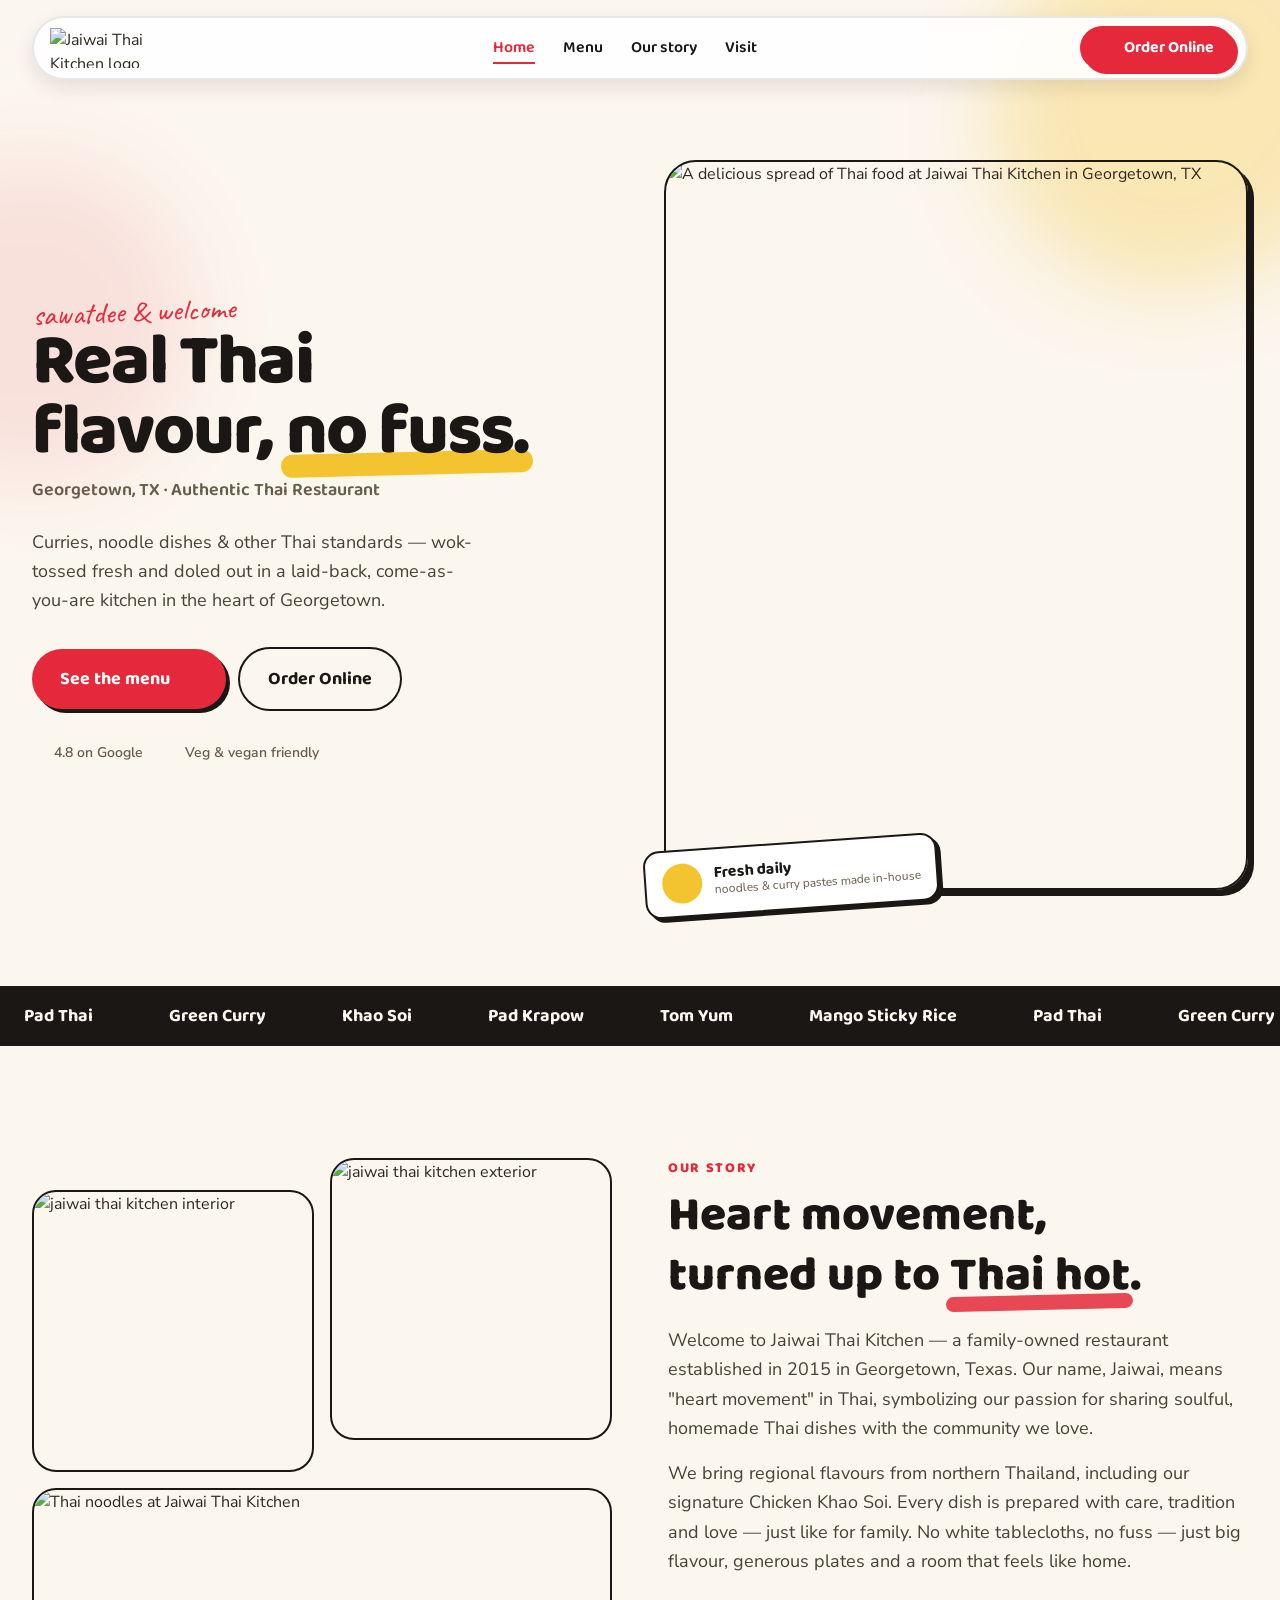
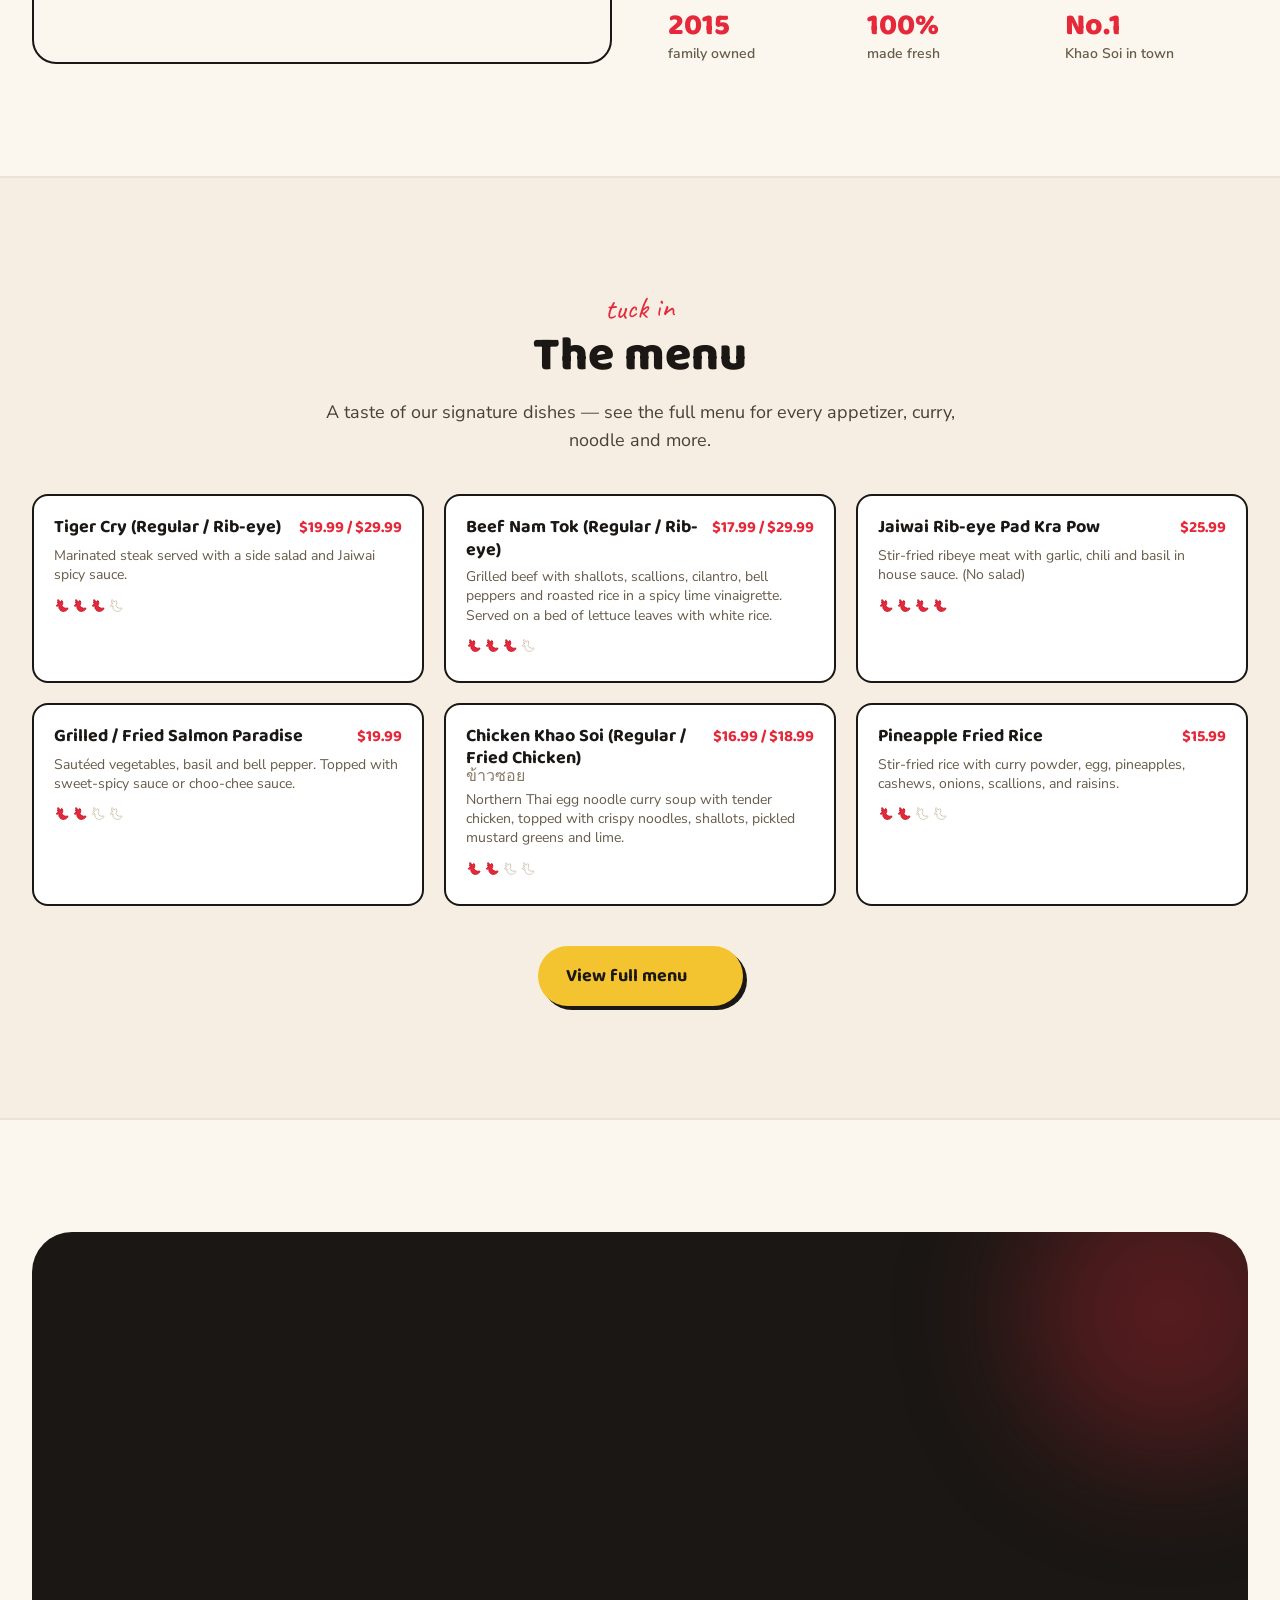
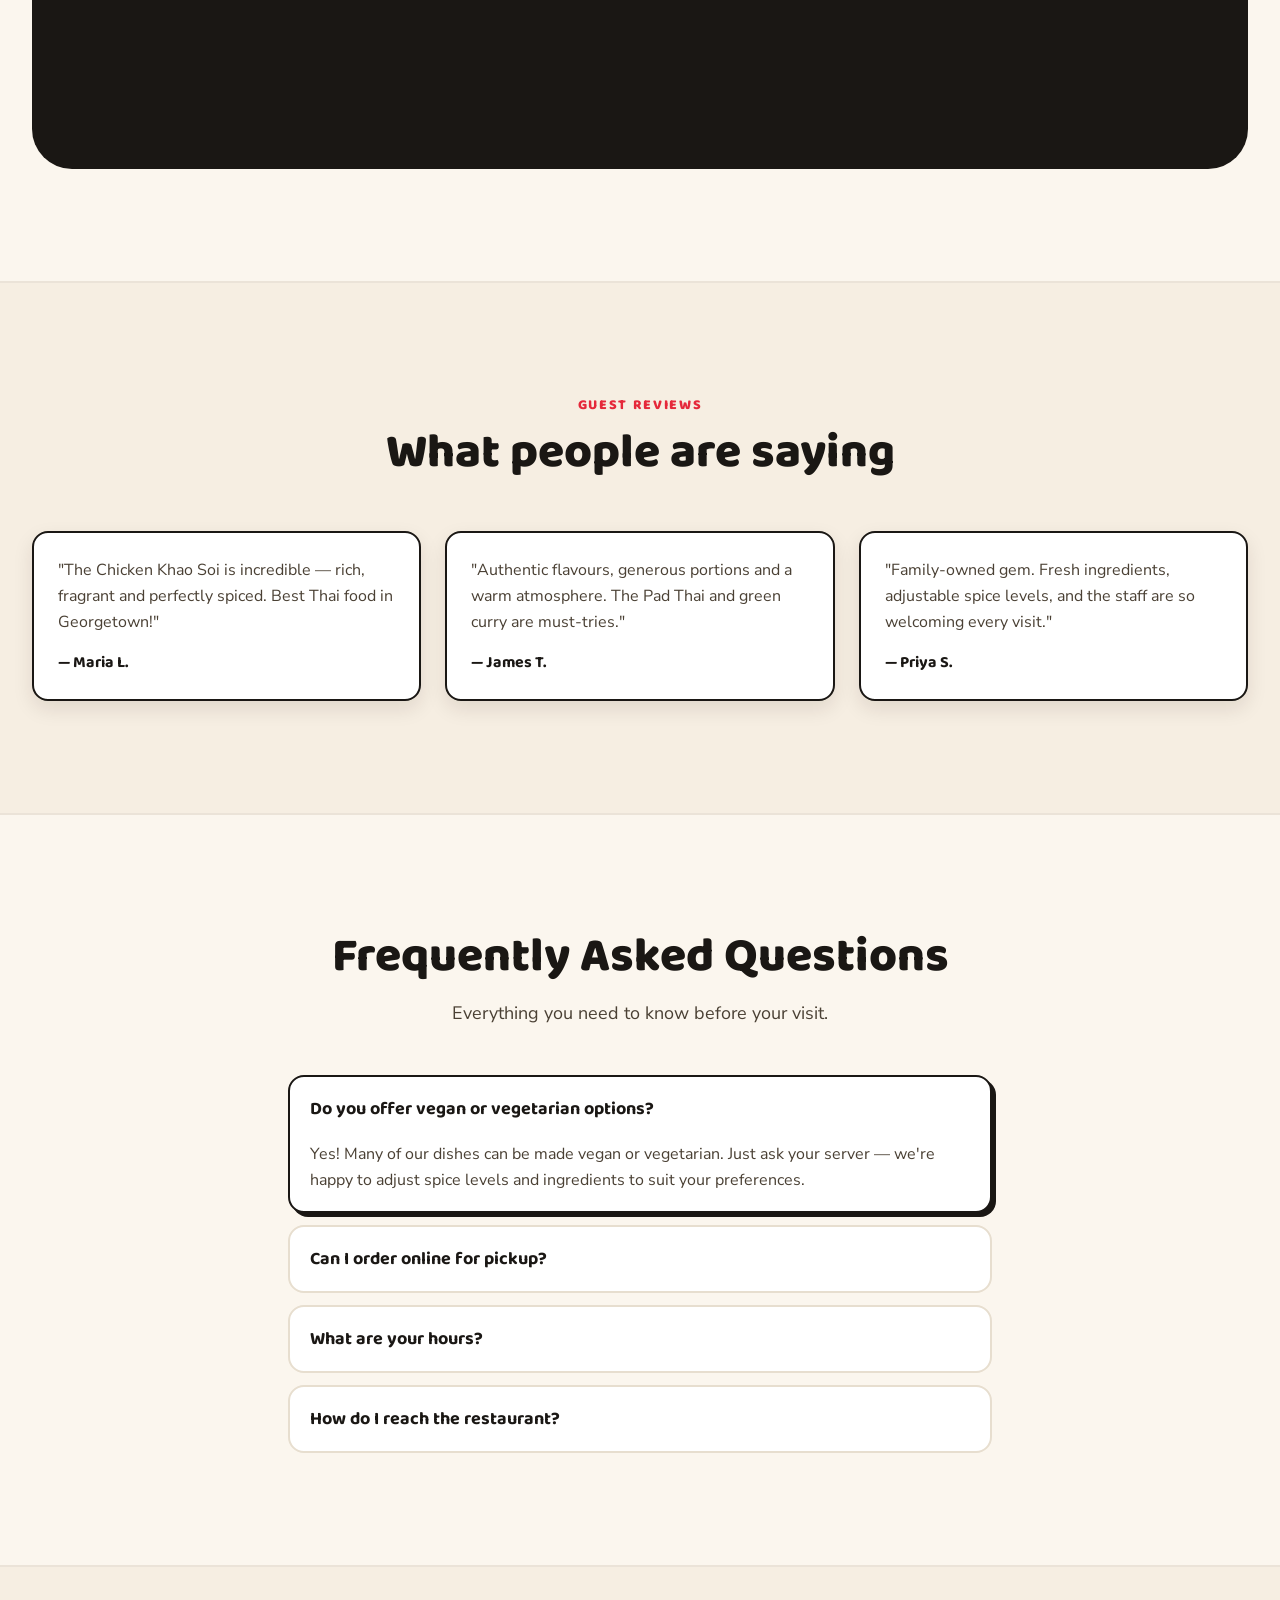
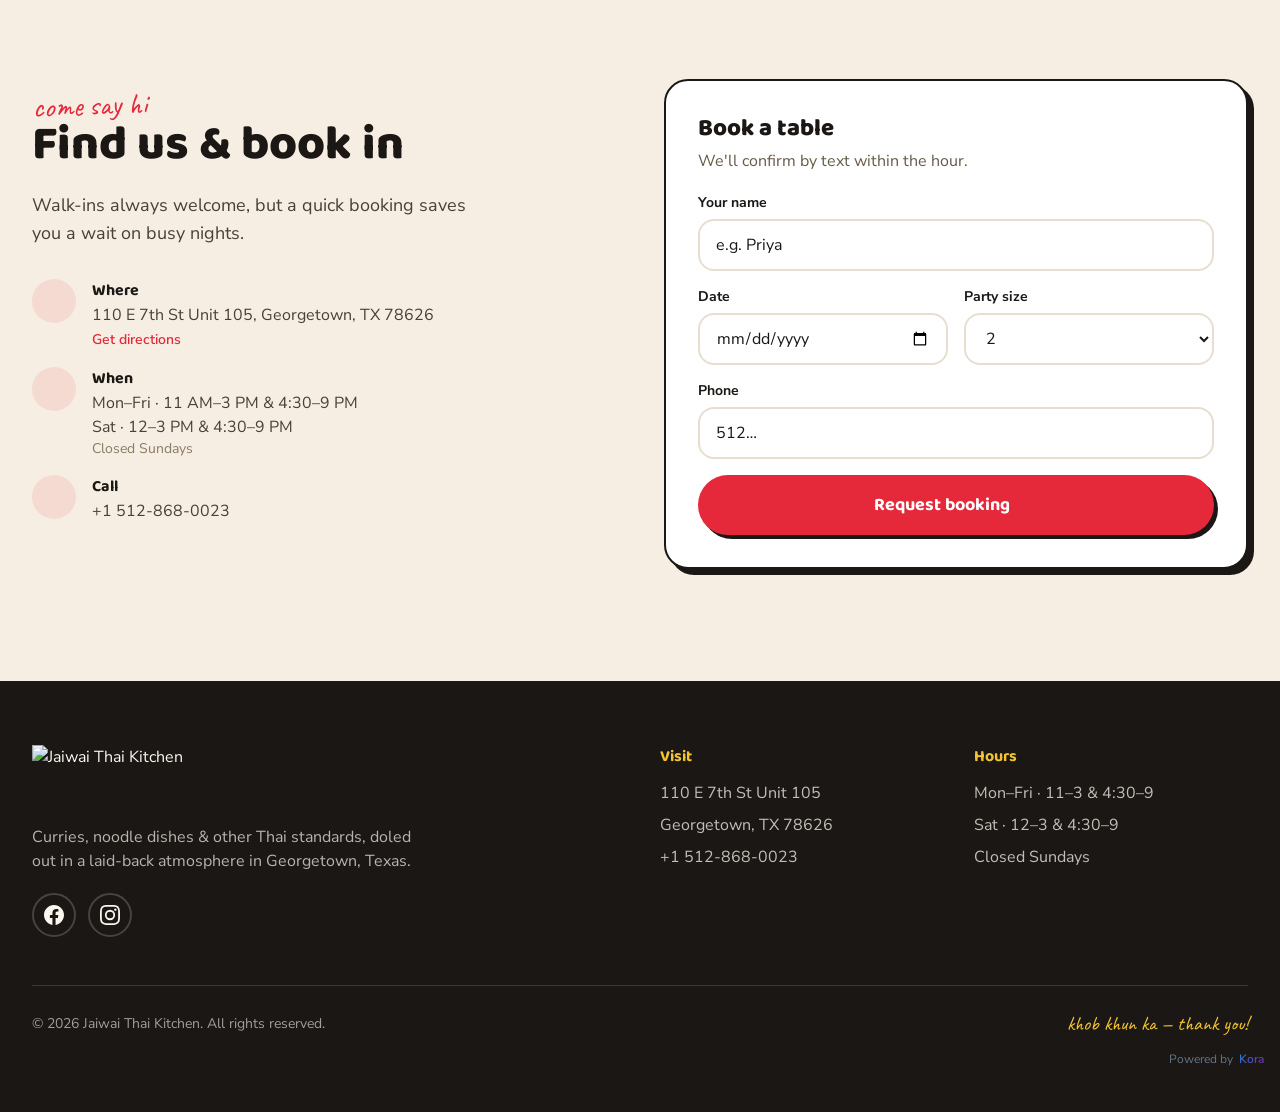
==== commit 4cc8c2a6: "Update website content and structure: Enhanced SEO metadata across contact, index, and menu pages; a" ====
--- a/index.html
+++ b/index.html
@@ -1,234 +1,469 @@
 <!DOCTYPE html>
-
 <html class="scroll-smooth" lang="en">
 <head>
 <meta charset="utf-8"/>
 <meta content="width=device-width, initial-scale=1.0" name="viewport"/>
 <title>Jaiwai Thai Kitchen – Real Thai Flavour in Georgetown, TX</title>
-<meta content="Experience authentic, homemade Thai dishes at Jaiwai Thai Kitchen. From our signature Chicken Khao Soi to classic curries, enjoy the taste of home cooking." name="description"/>
-<!-- Open Graph -->
+<meta content="Experience authentic, homemade Thai dishes at Jaiwai Thai Kitchen in Georgetown, TX. From our signature Chicken Khao Soi to classic curries and noodles — order online or visit us today." name="description"/>
 <meta content="Jaiwai Thai Kitchen – Real Thai Flavour in Georgetown, TX" property="og:title"/>
-<meta content="Experience authentic, homemade Thai dishes at Jaiwai Thai Kitchen. From our signature Chicken Khao Soi to classic curries, enjoy the taste of home cooking." property="og:description"/>
+<meta content="Experience authentic, homemade Thai dishes at Jaiwai Thai Kitchen in Georgetown, TX. From our signature Chicken Khao Soi to classic curries and noodles — order online or visit us today." property="og:description"/>
 <meta content="website" property="og:type"/>
-<meta content="https://static.hungerrush.com/menufy/width=1000,height=300,fit=crop,format=auto/638848196919127380+1766972.png" property="og:image"/>
-<meta content="https://staging.kora-64a4fddf-4cb8-4812-a21e-0d7f62331249.pages.dev" property="og:url"/>
-<!-- Favicon -->
+<meta content="https://quseprdus1.blob.core.windows.net/kora-business-images/user-media/64a4fddf-4cb8-4812-a21e-0d7f62331249/de8c94d8-887e-4625-825f-ec262dbc28df/1781201318_n970lg.webp" property="og:image"/>
+<meta content="https://jaiwai-thai-kitchen-live.askkoraai.com" property="og:url"/>
+<meta content="summary_large_image" name="twitter:card"/>
+<meta content="Jaiwai Thai Kitchen – Real Thai Flavour in Georgetown, TX" name="twitter:title"/>
+<meta content="Experience authentic, homemade Thai dishes at Jaiwai Thai Kitchen in Georgetown, TX. From our signature Chicken Khao Soi to classic curries and noodles — order online or visit us today." name="twitter:description"/>
+<meta content="https://quseprdus1.blob.core.windows.net/kora-business-images/user-media/64a4fddf-4cb8-4812-a21e-0d7f62331249/de8c94d8-887e-4625-825f-ec262dbc28df/1781201318_n970lg.webp" name="twitter:image"/>
 <link href="https://quseprdus1.blob.core.windows.net/kora-business-images/user-media/64a4fddf-4cb8-4812-a21e-0d7f62331249/de8c94d8-887e-4625-825f-ec262dbc28df/1781200640_tf1esy.png" rel="icon"/>
 <link href="https://quseprdus1.blob.core.windows.net/kora-business-images/user-media/64a4fddf-4cb8-4812-a21e-0d7f62331249/de8c94d8-887e-4625-825f-ec262dbc28df/1781200640_tf1esy.png" rel="shortcut icon"/>
 <link href="https://quseprdus1.blob.core.windows.net/kora-business-images/user-media/64a4fddf-4cb8-4812-a21e-0d7f62331249/de8c94d8-887e-4625-825f-ec262dbc28df/1781200640_tf1esy.png" rel="apple-touch-icon"/>
-<!-- Canonical -->
-<link href="https://staging.kora-64a4fddf-4cb8-4812-a21e-0d7f62331249.pages.dev" rel="canonical"/>
-<!-- Hero image preload -->
-<link as="image" fetchpriority="high" href="https://static.hungerrush.com/menufy/width=1000,height=300,fit=crop,format=auto/638848196919127380+1766972.png" rel="preload"/>
-<!-- JSON-LD Structured Data -->
-<script type="application/ld+json">
+<link href="https://jaiwai-thai-kitchen-live.askkoraai.com" rel="canonical"/>
+<link as="image" fetchpriority="high" href="https://quseprdus1.blob.core.windows.net/kora-business-images/user-media/64a4fddf-4cb8-4812-a21e-0d7f62331249/de8c94d8-887e-4625-825f-ec262dbc28df/1781201318_n970lg.webp" rel="preload"/>
+<script type="application/ld+json">{
+  "@context": "https://schema.org",
+  "@type": ["Restaurant", "LocalBusiness"],
+  "name": "Jaiwai Thai Kitchen",
+  "description": "Curries, noodle dishes and other Thai standards are doled out in a laid-back atmosphere. Family-owned Thai restaurant in Georgetown, Texas since 2015.",
+  "address": {
+    "@type": "PostalAddress",
+    "streetAddress": "110 E 7th St Unit 105",
+    "addressLocality": "Georgetown",
+    "addressRegion": "TX",
+    "postalCode": "78626",
+    "addressCountry": "US"
+  },
+  "telephone": "+15128680023",
+  "openingHours": [
+    "Mo-Fr 11:00-15:00",
+    "Mo-Fr 16:30-21:00",
+    "Sa 12:00-15:00",
+    "Sa 16:30-21:00"
+  ],
+  "image": "https://quseprdus1.blob.core.windows.net/kora-business-images/user-media/64a4fddf-4cb8-4812-a21e-0d7f62331249/de8c94d8-887e-4625-825f-ec262dbc28df/1781201318_n970lg.webp",
+  "servesCuisine": "Thai",
+  "url": "https://jaiwai-thai-kitchen-live.askkoraai.com",
+  "aggregateRating": {
+    "@type": "AggregateRating",
+    "ratingValue": "4.8",
+    "reviewCount": "120"
+  },
+  "review": [
     {
-      "@context": "https://schema.org",
-      "@type": "Restaurant",
-      "name": "Jaiwai Thai Kitchen",
-      "description": "Curries, noodle dishes & other Thai standards are doled out in a laid-back atmosphere.",
-      "address": {
-        "@type": "PostalAddress",
-        "streetAddress": "110 E 7th St Unit 105",
-        "addressLocality": "Georgetown",
-        "addressRegion": "TX",
-        "postalCode": "78626",
-        "addressCountry": "USA"
-      },
-      "telephone": "+1 512-868-0023",
-      "openingHours": [
-        "Mo-Fr 11:00-15:00",
-        "Mo-Fr 16:30-21:00",
-        "Sa 12:00-15:00",
-        "Sa 16:30-21:00"
-      ],
-      "image": "https://quseprdus1.blob.core.windows.net/kora-business-images/user-media/64a4fddf-4cb8-4812-a21e-0d7f62331249/de8c94d8-887e-4625-825f-ec262dbc28df/1781200640_tf1esy.png",
-      "servesCuisine": "Thai"
+      "@type": "Review",
+      "reviewRating": { "@type": "Rating", "ratingValue": "5" },
+      "author": { "@type": "Person", "name": "Maria L." },
+      "reviewBody": "The Chicken Khao Soi is incredible — rich, fragrant and perfectly spiced. Best Thai food in Georgetown!"
+    },
+    {
+      "@type": "Review",
+      "reviewRating": { "@type": "Rating", "ratingValue": "5" },
+      "author": { "@type": "Person", "name": "James T." },
+      "reviewBody": "Authentic flavours, generous portions and a warm, laid-back atmosphere. The Pad Thai and green curry are must-tries."
+    },
+    {
+      "@type": "Review",
+      "reviewRating": { "@type": "Rating", "ratingValue": "5" },
+      "author": { "@type": "Person", "name": "Priya S." },
+      "reviewBody": "Family-owned gem in Georgetown. Fresh ingredients, adjustable spice levels, and the staff are so welcoming."
     }
-    </script>
-<!-- Google Fonts -->
+  ]
+}</script>
 <link href="https://fonts.googleapis.com" rel="preconnect"/>
 <link crossorigin="" href="https://fonts.gstatic.com" rel="preconnect"/>
-<link as="style" href="https://fonts.googleapis.com/css2?family=Playfair+Display:wght@700&amp;family=Inter:wght@400;500;600&amp;display=swap" onload="this.onload=null;this.rel='stylesheet'" rel="preload"/>
-<noscript><link href="https://fonts.googleapis.com/css2?family=Playfair+Display:wght@700&amp;family=Inter:wght@400;500;600&amp;display=swap" rel="stylesheet"/></noscript>
-<style>
-        body { font-family: 'Inter', sans-serif; }
-        h1, h2, h3, h4, h5, h6 { font-family: 'Playfair Display', serif; }
-    </style>
-<!-- Site stylesheet -->
+<link as="style" href="https://fonts.googleapis.com/css2?family=Baloo+2:wght@400;500;600;700;800&amp;family=Caveat:wght@500;600;700&amp;family=Nunito+Sans:opsz,wght@6..12,400;6..12,600;6..12,700;6..12,800&amp;display=swap" onload="this.onload=null;this.rel='stylesheet'" rel="preload"/>
+<noscript><link href="https://fonts.googleapis.com/css2?family=Baloo+2:wght@400;500;600;700;800&amp;family=Caveat:wght@500;600;700&amp;family=Nunito+Sans:opsz,wght@6..12,400;6..12,600;6..12,700;6..12,800&amp;display=swap" rel="stylesheet"/></noscript>
 <link href="assets/styles.css" rel="stylesheet"/>
+<link href="style.css" rel="stylesheet"/>
 </head>
-<body class="bg-[#fbf6ee] text-gray-800 antialiased">
-<!-- Header -->
-<header class="bg-white/80 backdrop-blur-lg sticky top-0 z-50 shadow-sm">
-<div class="container mx-auto px-4 sm:px-6 lg:px-8">
-<div class="flex items-center justify-between h-20">
-<a class="flex items-center space-x-3" href="index.html">
-<img alt="Jaiwai Thai Kitchen Logo" class="h-12 w-auto" height="100" src="https://quseprdus1.blob.core.windows.net/kora-business-images/user-media/64a4fddf-4cb8-4812-a21e-0d7f62331249/de8c94d8-887e-4625-825f-ec262dbc28df/1781200640_tf1esy.png" width="100"/>
-<span class="text-xl font-bold text-gray-900 tracking-tight hidden sm:block">Jaiwai Thai Kitchen</span>
-</a>
-<nav class="hidden md:flex items-center space-x-8">
-<a class="text-gray-700 hover:text-[#e5283a] transition-colors font-medium" href="index.html">Home</a>
-<a class="text-gray-700 hover:text-[#e5283a] transition-colors font-medium" href="menu.html">Menu</a>
-<a class="text-gray-700 hover:text-[#e5283a] transition-colors font-medium" href="contact.html">Contact</a>
-</nav>
-<div class="flex items-center space-x-4">
-<a class="hidden sm:inline-block bg-[#e5283a] text-white px-5 py-2.5 rounded-md text-sm font-semibold hover:bg-red-700 transition-colors shadow" href="https://www.jaiwaithai.com/order" rel="noopener noreferrer" target="_blank">
-                        Order Online
-                    </a>
-<button class="md:hidden p-2 rounded-md text-gray-700 hover:bg-gray-100 focus:outline-none focus:ring-2 focus:ring-inset focus:ring-[#e5283a]" id="mobile-menu-button">
-<span class="sr-only">Open main menu</span>
-<svg aria-hidden="true" class="h-6 w-6" fill="none" stroke="currentColor" viewbox="0 0 24 24" xmlns="http://www.w3.org/2000/svg">
-<path d="M4 6h16M4 12h16m-7 6h7" stroke-linecap="round" stroke-linejoin="round" stroke-width="2"></path>
-</svg>
-</button>
+<body class="antialiased" data-page="home">
+<script>
+window.KORA_SITE_CONFIG = {
+  apiBaseUrl: "https://kora-agent.grubtok.com",
+  businessId: "64a4fddf-4cb8-4812-a21e-0d7f62331249",
+  recaptchaSiteKey: "6LcsdJYsAAAAAAur-h7cYlZuGJTmijNHmOi5kFH7"
+};
+</script>
+
+<!-- NAV -->
+<header id="nav" class="fixed top-0 inset-x-0 z-50 transition-all duration-300">
+  <div class="mx-auto max-w-7xl px-5 sm:px-8">
+    <div id="navbar" class="mt-4 flex items-center justify-between rounded-pill bg-paper/90 backdrop-blur border-2 border-ink/10 pl-4 pr-3 py-2 transition-all duration-300 shadow-soft">
+      <a href="index.html" class="flex items-center gap-2 shrink-0">
+        <img src="https://quseprdus1.blob.core.windows.net/kora-business-images/user-media/64a4fddf-4cb8-4812-a21e-0d7f62331249/de8c94d8-887e-4625-825f-ec262dbc28df/1781200640_tf1esy.png" alt="Jaiwai Thai Kitchen logo" class="h-10 w-auto" width="120" height="40" loading="eager" decoding="async"/>
+      </a>
+      <nav class="hidden md:flex items-center gap-7 font-display font-semibold text-ink" aria-label="Main navigation">
+        <a href="index.html" class="nav-link is-active">Home</a>
+        <a href="menu.html" class="nav-link">Menu</a>
+        <a href="index.html#story" class="nav-link">Our story</a>
+        <a href="contact.html" class="nav-link">Visit</a>
+      </nav>
+      <div class="flex items-center gap-2">
+        <a href="https://www.jaiwaithai.com/order" class="hidden sm:inline-flex items-center gap-2 rounded-pill bg-chili px-5 py-2.5 font-display font-bold text-white shadow-pop-red transition active:translate-y-0.5 hover:bg-chili-600" rel="noopener noreferrer" target="_blank">
+          <i data-lucide="utensils-crossed" class="w-4 h-4"></i> Order Online
+        </a>
+        <button id="burger" aria-label="Open menu" class="md:hidden grid place-items-center w-11 h-11 rounded-pill border-2 border-ink/15 text-ink" type="button">
+          <i data-lucide="menu" class="w-5 h-5"></i>
+        </button>
+      </div>
+    </div>
+  </div>
+  <div id="drawer" class="md:hidden fixed inset-0 z-40 pointer-events-none">
+    <div id="scrim" class="absolute inset-0 bg-ink/40 opacity-0 transition-opacity duration-300"></div>
+    <nav id="sheet" class="absolute right-3 top-3 w-64 -translate-y-4 opacity-0 transition-all duration-300 rounded-3xl bg-paper border-2 border-ink shadow-pop-lg p-5 flex flex-col gap-1" aria-label="Mobile navigation">
+      <button id="closeMenu" aria-label="Close menu" class="self-end grid place-items-center w-9 h-9 rounded-pill hover:bg-sand" type="button"><i data-lucide="x" class="w-5 h-5"></i></button>
+      <a href="index.html" class="drawer-link font-display font-bold text-xl text-ink px-2 py-2 rounded-xl hover:bg-sand">Home</a>
+      <a href="menu.html" class="drawer-link font-display font-bold text-xl text-ink px-2 py-2 rounded-xl hover:bg-sand">Menu</a>
+      <a href="index.html#story" class="drawer-link font-display font-bold text-xl text-ink px-2 py-2 rounded-xl hover:bg-sand">Our story</a>
+      <a href="contact.html" class="drawer-link font-display font-bold text-xl text-ink px-2 py-2 rounded-xl hover:bg-sand">Visit</a>
+      <a href="https://www.jaiwaithai.com/order" class="mt-2 text-center rounded-pill bg-chili px-5 py-3 font-display font-bold text-white" rel="noopener noreferrer" target="_blank">Order Online</a>
+    </nav>
+  </div>
+</header>
+
+<main>
+<!-- HERO -->
+<section id="top" class="relative pt-32 pb-16 sm:pt-40 sm:pb-24 overflow-hidden">
+  <div class="pointer-events-none absolute -top-24 -right-24 w-96 h-96 rounded-blob bg-noodle/30 blur-2xl"></div>
+  <div class="pointer-events-none absolute top-40 -left-32 w-80 h-80 rounded-full bg-chili/10 blur-2xl"></div>
+  <div class="mx-auto max-w-7xl px-5 sm:px-8 grid lg:grid-cols-2 gap-12 items-center relative">
+    <div>
+      <p class="font-hand text-chili text-3xl -rotate-2 mb-1">sawatdee &amp; welcome</p>
+      <h1 class="font-display font-extrabold text-ink leading-[0.98] tracking-tight text-5xl sm:text-6xl lg:text-7xl">
+        Real Thai<br>flavour, <span class="brush">no fuss.</span>
+      </h1>
+      <p class="mt-2 font-display font-semibold text-n-600 text-lg">Georgetown, TX · Authentic Thai Restaurant</p>
+      <p class="mt-6 text-lg text-n-700 max-w-md leading-relaxed">
+        Curries, noodle dishes &amp; other Thai standards — wok-tossed fresh and doled out
+        in a laid-back, come-as-you-are kitchen in the heart of Georgetown.
+      </p>
+      <div class="mt-8 flex flex-wrap items-center gap-3">
+        <a href="menu.html" class="inline-flex items-center gap-2 rounded-pill bg-chili px-7 py-4 font-display font-bold text-lg text-white shadow-pop transition active:translate-y-0.5 hover:bg-chili-600">
+          See the menu <i data-lucide="arrow-right" class="w-5 h-5"></i>
+        </a>
+        <a href="https://www.jaiwaithai.com/order" class="inline-flex items-center gap-2 rounded-pill border-2 border-ink px-7 py-4 font-display font-bold text-lg text-ink transition hover:bg-ink hover:text-cream" rel="noopener noreferrer" target="_blank">
+          Order Online
+        </a>
+      </div>
+      <div class="mt-8 flex items-center gap-5 text-sm font-semibold text-n-600">
+        <span class="inline-flex items-center gap-1.5"><i data-lucide="star" class="w-4 h-4 text-noodle-500 fill-noodle-400"></i> 4.8 on Google</span>
+        <span class="inline-flex items-center gap-1.5"><i data-lucide="leaf" class="w-4 h-4 text-herb"></i> Veg &amp; vegan friendly</span>
+      </div>
+    </div>
+    <div class="relative">
+      <div class="rounded-[2rem] border-2 border-ink shadow-pop-lg aspect-[4/5] overflow-hidden">
+        <img alt="A delicious spread of Thai food at Jaiwai Thai Kitchen in Georgetown, TX" class="w-full h-full object-cover" decoding="async" fetchpriority="high" height="900" loading="eager" src="https://quseprdus1.blob.core.windows.net/kora-business-images/user-media/64a4fddf-4cb8-4812-a21e-0d7f62331249/de8c94d8-887e-4625-825f-ec262dbc28df/1781201318_n970lg.webp" width="800"/>
+      </div>
+      <div class="absolute -bottom-5 -left-5 rotate-[-4deg] rounded-2xl bg-paper border-2 border-ink shadow-pop px-4 py-3 flex items-center gap-3">
+        <div class="grid place-items-center w-10 h-10 rounded-pill bg-noodle text-ink"><i data-lucide="soup" class="w-5 h-5"></i></div>
+        <div>
+          <p class="font-display font-bold text-ink leading-none">Fresh daily</p>
+          <p class="text-xs text-n-600">noodles &amp; curry pastes made in-house</p>
+        </div>
+      </div>
+    </div>
+  </div>
+</section>
+
+<!-- MARQUEE -->
+<div class="marquee-wrap bg-ink text-cream py-3.5 overflow-hidden border-y-2 border-ink select-none">
+  <div class="marquee font-display font-bold text-lg">
+    <span class="flex shrink-0">
+      <span class="px-6 flex items-center gap-2">Pad Thai <i data-lucide="dot" class="w-5 h-5 text-noodle"></i></span>
+      <span class="px-6 flex items-center gap-2">Green Curry <i data-lucide="dot" class="w-5 h-5 text-noodle"></i></span>
+      <span class="px-6 flex items-center gap-2">Khao Soi <i data-lucide="dot" class="w-5 h-5 text-noodle"></i></span>
+      <span class="px-6 flex items-center gap-2">Pad Krapow <i data-lucide="dot" class="w-5 h-5 text-noodle"></i></span>
+      <span class="px-6 flex items-center gap-2">Tom Yum <i data-lucide="dot" class="w-5 h-5 text-noodle"></i></span>
+      <span class="px-6 flex items-center gap-2">Mango Sticky Rice <i data-lucide="dot" class="w-5 h-5 text-noodle"></i></span>
+    </span>
+    <span class="flex shrink-0" aria-hidden="true">
+      <span class="px-6 flex items-center gap-2">Pad Thai <i data-lucide="dot" class="w-5 h-5 text-noodle"></i></span>
+      <span class="px-6 flex items-center gap-2">Green Curry <i data-lucide="dot" class="w-5 h-5 text-noodle"></i></span>
+      <span class="px-6 flex items-center gap-2">Khao Soi <i data-lucide="dot" class="w-5 h-5 text-noodle"></i></span>
+      <span class="px-6 flex items-center gap-2">Pad Krapow <i data-lucide="dot" class="w-5 h-5 text-noodle"></i></span>
+      <span class="px-6 flex items-center gap-2">Tom Yum <i data-lucide="dot" class="w-5 h-5 text-noodle"></i></span>
+      <span class="px-6 flex items-center gap-2">Mango Sticky Rice <i data-lucide="dot" class="w-5 h-5 text-noodle"></i></span>
+    </span>
+  </div>
 </div>
-</div>
-</div>
-<!-- Mobile menu, show/hide based on menu state. -->
-<div class="md:hidden hidden" id="mobile-menu">
-<div class="px-2 pt-2 pb-3 space-y-1 sm:px-3">
-<a class="text-gray-700 hover:bg-gray-50 hover:text-[#e5283a] block px-3 py-2 rounded-md text-base font-medium" href="index.html">Home</a>
-<a class="text-gray-700 hover:bg-gray-50 hover:text-[#e5283a] block px-3 py-2 rounded-md text-base font-medium" href="menu.html">Menu</a>
-<a class="text-gray-700 hover:bg-gray-50 hover:text-[#e5283a] block px-3 py-2 rounded-md text-base font-medium" href="contact.html">Contact</a>
-<a class="bg-[#e5283a] text-white block w-full text-left px-4 py-3 rounded-md text-base font-semibold hover:bg-red-700 transition-colors shadow mt-2" href="https://www.jaiwaithai.com/order" rel="noopener noreferrer" target="_blank">
-                    Order Online
-                </a>
-</div>
-</div>
-</header>
-<main>
-<!-- Hero Section -->
-<section class="relative h-[60vh] min-h-[300px] max-h-[500px] w-full flex items-center justify-center text-center text-white">
-<div class="absolute inset-0 bg-black/50 z-10"></div>
-<img alt="A delicious spread of Thai food" class="absolute inset-0 w-full h-full object-cover" decoding="async" fetchpriority="high" height="900" loading="eager" src="https://static.hungerrush.com/menufy/width=1000,height=300,fit=crop,format=auto/638848196919127380+1766972.png" width="1600"/>
-<div class="relative z-20 px-4">
-<h1 class="text-4xl md:text-6xl font-bold drop-shadow-lg">Taste of Home Cooking</h1>
-<p class="mt-4 text-lg md:text-xl max-w-2xl mx-auto drop-shadow">Real Thai flavour, no fuss. Wok-tossed fresh and served in a laid-back kitchen.</p>
-<a class="mt-8 inline-block bg-[#e5283a] text-white px-8 py-3 rounded-md text-lg font-semibold hover:bg-red-700 transition-transform hover:scale-105 shadow-lg" href="menu.html">
-                    Explore Our Menu
-                </a>
-</div>
-</section>
-<!-- About Us Section -->
-<section class="py-16 sm:py-24 bg-white" id="about">
-<div class="container mx-auto px-4 sm:px-6 lg:px-8">
-<div class="max-w-3xl mx-auto text-center">
-<h2 class="text-3xl sm:text-4xl font-bold text-gray-900">Our Story: Heart Movement</h2>
-<p class="mt-4 text-lg text-gray-600">
-                        Welcome to Jaiwai Thai Kitchen, a family-owned and operated restaurant established in 2015 in Georgetown, Texas. Our name, Jaiwai, means 'heart movement' in Thai, symbolizing our passion for sharing soulful, homemade Thai dishes. We bring regional flavors from northern Thailand, including our signature Chicken Khao Soi. We believe food connects people, and every dish is prepared with care, tradition, and love, just like for family.
-                    </p>
-</div>
-</div>
-</section>
-<!-- Specials Section -->
-<section class="py-16 sm:py-24" id="specials">
-<div class="container mx-auto px-4 sm:px-6 lg:px-8">
-<div class="text-center mb-12">
-<h2 class="text-3xl sm:text-4xl font-bold text-gray-900">Jaiwai Specials</h2>
-<p class="mt-2 text-lg text-gray-600">Our must-try signature dishes, crafted with passion.</p>
-</div>
-<div class="grid grid-cols-1 md:grid-cols-2 lg:grid-cols-3 gap-8">
-<!-- Special Item 1 -->
-<div class="bg-white rounded-lg shadow-lg overflow-hidden transform hover:-translate-y-2 transition-transform duration-300">
-<div class="p-6">
-<h3 class="text-xl font-bold text-gray-900">Chicken Khao Soi</h3>
-<p class="mt-2 text-gray-600">Northern Thai egg noodle curry soup with tender chicken, topped with crispy noodles, shallots, pickled mustard greens and lime.</p>
-<div class="mt-4 font-semibold text-[#e5283a]">$16.99</div>
-</div>
-</div>
-<!-- Special Item 2 -->
-<div class="bg-white rounded-lg shadow-lg overflow-hidden transform hover:-translate-y-2 transition-transform duration-300">
-<div class="p-6">
-<h3 class="text-xl font-bold text-gray-900">Tiger Cry</h3>
-<p class="mt-2 text-gray-600">Marinated steak grilled to perfection, served with a side salad and our signature Jaiwai spicy sauce.</p>
-<div class="mt-4 font-semibold text-[#e5283a]">$19.99</div>
-</div>
-</div>
-<!-- Special Item 3 -->
-<div class="bg-white rounded-lg shadow-lg overflow-hidden transform hover:-translate-y-2 transition-transform duration-300">
-<div class="p-6">
-<h3 class="text-xl font-bold text-gray-900">Salmon Paradise</h3>
-<p class="mt-2 text-gray-600">Sautéed vegetables, basil and bell pepper topped with your choice of sweet-spicy sauce or choo-chee sauce.</p>
-<div class="mt-4 font-semibold text-[#e5283a]">$19.99</div>
-</div>
-</div>
-</div>
-<div class="text-center mt-12">
-<a class="bg-[#f4c430] text-gray-900 px-8 py-3 rounded-md text-base font-semibold hover:bg-yellow-400 transition-colors shadow" href="menu.html">
-                        View Full Menu
-                    </a>
-</div>
-</div>
-</section>
-<!-- Gallery Section -->
-<section class="py-16 sm:py-24 bg-white" id="gallery">
-<div class="container mx-auto px-4 sm:px-6 lg:px-8">
-<div class="text-center mb-12">
-<h2 class="text-3xl sm:text-4xl font-bold text-gray-900">A Glimpse of Our Kitchen</h2>
-<p class="mt-2 text-lg text-gray-600">Fresh ingredients, authentic flavors.</p>
-</div>
-<div class="grid grid-cols-2 md:grid-cols-3 lg:grid-cols-4 gap-4">
-<img alt="Thai dish 1" class="rounded-lg shadow-md object-cover aspect-square" height="500" loading="lazy" src="https://static.hungerrush.com/menufy/width=1024,height=1024,fit=scale-down,format=auto/639155968178193986+2024429.png" width="500"/>
-<img alt="Thai dish 2" class="rounded-lg shadow-md object-cover aspect-square" height="500" loading="lazy" src="https://static.hungerrush.com/menufy/width=1024,height=1024,fit=scale-down,format=auto/639155968190019599+2024430.png" width="500"/>
-<img alt="Thai dish 3" class="rounded-lg shadow-md object-cover aspect-square" height="300" loading="lazy" src="https://static.hungerrush.com/menufy/width=300,height=300,fit=crop,format=auto/638850777512376540+1768364.png" width="300"/>
-<img alt="Thai dish 4" class="rounded-lg shadow-md object-cover aspect-square" height="338" loading="lazy" src="https://static.hungerrush.com/menufy/width=600,fit=crop,format=auto/638848177607823458+1766916.png" width="600"/>
-</div>
-</div>
-</section>
-<!-- Location & Hours Section -->
-<section class="py-16 sm:py-24" id="contact">
-<div class="container mx-auto px-4 sm:px-6 lg:px-8">
-<div class="grid grid-cols-1 md:grid-cols-2 gap-12 items-center">
-<div>
-<h2 class="text-3xl sm:text-4xl font-bold text-gray-900">Visit Us</h2>
-<p class="mt-4 text-lg text-gray-600">We can't wait to serve you. Find us in the heart of Georgetown.</p>
-<div class="mt-8 space-y-4">
-<div class="flex items-start space-x-4">
-<svg class="w-6 h-6 text-[#e5283a] mt-1 flex-shrink-0" fill="none" stroke="currentColor" stroke-width="1.5" viewbox="0 0 24 24" xmlns="http://www.w3.org/2000/svg"><path d="M15 10.5a3 3 0 11-6 0 3 3 0 016 0z" stroke-linecap="round" stroke-linejoin="round"></path><path d="M19.5 10.5c0 7.142-7.5 11.25-7.5 11.25S4.5 17.642 4.5 10.5a7.5 7.5 0 1115 0z" stroke-linecap="round" stroke-linejoin="round"></path></svg>
-<div>
-<h3 class="font-semibold text-gray-900">Address</h3>
-<p class="text-gray-600">110 E 7th St Unit 105, Georgetown, TX 78626</p>
-<a class="text-[#e5283a] hover:underline font-medium mt-1 inline-block" href="https://maps.google.com/?daddr=30.6373435,-97.6767065" rel="noopener noreferrer" target="_blank">Get Directions</a>
-</div>
-</div>
-<div class="flex items-start space-x-4">
-<svg class="w-6 h-6 text-[#e5283a] mt-1 flex-shrink-0" fill="none" stroke="currentColor" stroke-width="1.5" viewbox="0 0 24 24" xmlns="http://www.w3.org/2000/svg"><path d="M2.25 6.75c0 8.284 6.716 15 15 15h2.25a2.25 2.25 0 002.25-2.25v-1.372c0-.516-.351-.966-.852-1.091l-4.423-1.106c-.44-.11-.902.055-1.173.417l-.97 1.293c-.282.376-.769.542-1.21.38a12.035 12.035 0 01-7.143-7.143c-.162-.441.004-.928.38-1.21l1.293-.97c.363-.271.527-.734.417-1.173L6.963 3.102a1.125 1.125 0 00-1.091-.852H4.5A2.25 2.25 0 002.25 6.75z" stroke-linecap="round" stroke-linejoin="round"></path></svg>
-<div>
-<h3 class="font-semibold text-gray-900">Phone</h3>
-<a class="text-gray-600 hover:text-[#e5283a]" href="tel:+15128680023">+1 512-868-0023</a>
-</div>
-</div>
-</div>
-</div>
-<div>
-<h3 class="text-2xl font-bold text-gray-900 mb-4">Opening Hours</h3>
-<ul class="space-y-2 text-gray-600">
-<li class="flex justify-between"><span>Monday - Friday</span> <span class="font-medium">11:00 AM - 3:00 PM, 4:30 PM - 9:00 PM</span></li>
-<li class="flex justify-between"><span>Saturday</span> <span class="font-medium">12:00 PM - 3:00 PM, 4:30 PM - 9:00 PM</span></li>
-<li class="flex justify-between"><span>Sunday</span> <span class="font-medium">Closed</span></li>
-</ul>
-</div>
-</div>
-</div>
+
+<!-- STORY -->
+<section id="story" class="py-20 sm:py-28">
+  <div class="mx-auto max-w-7xl px-5 sm:px-8 grid lg:grid-cols-2 gap-14 items-center">
+    <div class="reveal order-2 lg:order-1 grid grid-cols-2 gap-4">
+      <div class="rounded-3xl border-2 border-ink aspect-square overflow-hidden mt-8">
+        <img alt="jaiwai thai kitchen interior" class="w-full h-full object-cover" height="500" loading="lazy" src="https://quseprdus1.blob.core.windows.net/kora-business-images/user-media/64a4fddf-4cb8-4812-a21e-0d7f62331249/de8c94d8-887e-4625-825f-ec262dbc28df/1781204003_7jvdqv.jpg" width="500"/>
+      </div>
+      <div class="rounded-3xl border-2 border-ink aspect-square overflow-hidden">
+        <img alt="jaiwai thai kitchen exterior" class="w-full h-full object-cover" height="500" loading="lazy" src="https://quseprdus1.blob.core.windows.net/kora-business-images/user-media/64a4fddf-4cb8-4812-a21e-0d7f62331249/de8c94d8-887e-4625-825f-ec262dbc28df/1781203994_xz9a9p.jpg" width="500"/>
+      </div>
+      <div class="rounded-3xl border-2 border-ink col-span-2 h-44 overflow-hidden">
+        <img alt="Thai noodles at Jaiwai Thai Kitchen" class="w-full h-full object-cover" height="400" loading="lazy" src="https://quseprdus1.blob.core.windows.net/kora-business-images/user-media/64a4fddf-4cb8-4812-a21e-0d7f62331249/de8c94d8-887e-4625-825f-ec262dbc28df/1781205322_uqko96.jpg" width="800"/>
+      </div>
+    </div>
+    <div class="reveal order-1 lg:order-2">
+      <p class="font-display font-extrabold uppercase tracking-[0.12em] text-sm text-chili">Our story</p>
+      <h2 class="mt-2 font-display font-extrabold text-ink text-4xl sm:text-5xl leading-tight">
+        Heart movement,<br>turned up to <span class="brush brush-red">Thai hot</span>.
+      </h2>
+      <p class="mt-5 text-lg text-n-700 leading-relaxed">
+        Welcome to Jaiwai Thai Kitchen — a family-owned restaurant established in 2015 in Georgetown, Texas.
+        Our name, Jaiwai, means "heart movement" in Thai, symbolizing our passion for sharing soulful,
+        homemade Thai dishes with the community we love.
+      </p>
+      <p class="mt-4 text-lg text-n-700 leading-relaxed">
+        We bring regional flavours from northern Thailand, including our signature Chicken Khao Soi.
+        Every dish is prepared with care, tradition and love — just like for family. No white tablecloths,
+        no fuss — just big flavour, generous plates and a room that feels like home.
+      </p>
+      <div class="mt-8 grid grid-cols-3 gap-4">
+        <div><p class="font-display font-extrabold text-3xl text-chili">2015</p><p class="text-sm font-semibold text-n-600">family owned</p></div>
+        <div><p class="font-display font-extrabold text-3xl text-chili">100%</p><p class="text-sm font-semibold text-n-600">made fresh</p></div>
+        <div><p class="font-display font-extrabold text-3xl text-chili">No.1</p><p class="text-sm font-semibold text-n-600">Khao Soi in town</p></div>
+      </div>
+    </div>
+  </div>
+</section>
+
+<!-- MENU -->
+<section id="menu" class="py-20 sm:py-28 bg-sand/60 border-y-2 border-ink/5">
+  <div class="mx-auto max-w-7xl px-5 sm:px-8">
+    <div class="text-center max-w-2xl mx-auto reveal">
+      <p class="font-hand text-chili text-3xl -rotate-2">tuck in</p>
+      <h2 class="font-display font-extrabold text-ink text-4xl sm:text-5xl leading-tight">The menu</h2>
+      <p class="mt-3 text-lg text-n-700">A taste of our signature dishes — see the full menu for every appetizer, curry, noodle and more.</p>
+    </div>
+    <div id="menuGrid" class="mt-10 grid sm:grid-cols-2 lg:grid-cols-3 gap-5"></div>
+    <div class="text-center mt-10 reveal">
+      <a href="menu.html" class="inline-flex items-center gap-2 rounded-pill bg-noodle px-7 py-4 font-display font-bold text-lg text-ink shadow-pop transition hover:bg-noodle-500">
+        View full menu <i data-lucide="arrow-right" class="w-5 h-5"></i>
+      </a>
+    </div>
+  </div>
+</section>
+
+<!-- SPECIALS -->
+<section id="specials" class="py-20 sm:py-28">
+  <div class="mx-auto max-w-7xl px-5 sm:px-8">
+    <div class="rounded-[2.5rem] bg-ink text-cream overflow-hidden relative">
+      <div class="pointer-events-none absolute -right-16 -top-16 w-72 h-72 rounded-full bg-chili/30 blur-3xl"></div>
+      <div class="grid lg:grid-cols-2 gap-10 items-center p-8 sm:p-14 relative">
+        <div class="reveal">
+          <p class="font-display font-extrabold uppercase tracking-[0.12em] text-sm text-noodle">Chef's pick</p>
+          <h2 class="mt-2 font-display font-extrabold text-4xl sm:text-5xl leading-tight">Chicken Khao Soi</h2>
+          <p class="mt-4 text-lg text-cream/80 leading-relaxed max-w-md">
+            Northern-style coconut curry noodle soup with braised chicken, pickled
+            mustard greens, shallots and a tangle of crispy egg noodles on top.
+          </p>
+          <div class="mt-5 flex items-center gap-4">
+            <span id="specialSpice" class="inline-flex items-center gap-1"></span>
+            <span class="font-display font-bold text-noodle text-2xl">$16.99</span>
+          </div>
+          <div class="mt-7 flex flex-wrap gap-3">
+            <a href="https://www.jaiwaithai.com/order" class="inline-flex items-center gap-2 rounded-pill bg-noodle px-6 py-3.5 font-display font-bold text-ink shadow-pop-red transition active:translate-y-0.5 hover:bg-noodle-500" rel="noopener noreferrer" target="_blank">Order this <i data-lucide="arrow-right" class="w-4 h-4"></i></a>
+            <a href="menu.html" class="inline-flex items-center gap-2 rounded-pill border-2 border-cream/40 px-6 py-3.5 font-display font-bold text-cream hover:bg-cream/10">More specials</a>
+          </div>
+        </div>
+        <div class="reveal rounded-[2rem] aspect-[5/4] overflow-hidden border-2 border-cream/20">
+          <img alt="Chicken Khao Soi at Jaiwai Thai Kitchen" class="w-full h-full object-cover" height="600" loading="lazy" src="https://quseprdus1.blob.core.windows.net/kora-business-images/user-media/64a4fddf-4cb8-4812-a21e-0d7f62331249/de8c94d8-887e-4625-825f-ec262dbc28df/1781205322_uqko96.jpg" width="750"/>
+        </div>
+      </div>
+    </div>
+  </div>
+</section>
+
+<!-- REVIEWS -->
+<section id="reviews" class="py-20 sm:py-28 bg-sand/60 border-y-2 border-ink/5">
+  <div class="mx-auto max-w-7xl px-5 sm:px-8">
+    <div class="text-center max-w-2xl mx-auto reveal mb-12">
+      <p class="font-display font-extrabold uppercase tracking-[0.12em] text-sm text-chili">Guest reviews</p>
+      <h2 class="mt-2 font-display font-extrabold text-ink text-4xl sm:text-5xl leading-tight">What people are saying</h2>
+    </div>
+    <div class="grid md:grid-cols-3 gap-6">
+      <blockquote class="reveal bg-paper rounded-2xl border-2 border-ink p-6 shadow-soft">
+        <p class="text-n-700 leading-relaxed">"The Chicken Khao Soi is incredible — rich, fragrant and perfectly spiced. Best Thai food in Georgetown!"</p>
+        <footer class="mt-4 font-display font-bold text-ink">— Maria L.</footer>
+      </blockquote>
+      <blockquote class="reveal bg-paper rounded-2xl border-2 border-ink p-6 shadow-soft">
+        <p class="text-n-700 leading-relaxed">"Authentic flavours, generous portions and a warm atmosphere. The Pad Thai and green curry are must-tries."</p>
+        <footer class="mt-4 font-display font-bold text-ink">— James T.</footer>
+      </blockquote>
+      <blockquote class="reveal bg-paper rounded-2xl border-2 border-ink p-6 shadow-soft">
+        <p class="text-n-700 leading-relaxed">"Family-owned gem. Fresh ingredients, adjustable spice levels, and the staff are so welcoming every visit."</p>
+        <footer class="mt-4 font-display font-bold text-ink">— Priya S.</footer>
+      </blockquote>
+    </div>
+  </div>
+</section>
+
+<!-- FAQ -->
+<section id="faq" class="py-20 sm:py-28">
+  <div class="mx-auto max-w-3xl px-5 sm:px-8">
+    <div class="text-center mb-12 reveal">
+      <h2 class="font-display font-extrabold text-ink text-4xl sm:text-5xl leading-tight">Frequently Asked Questions</h2>
+      <p class="mt-3 text-lg text-n-700">Everything you need to know before your visit.</p>
+    </div>
+    <div class="faq-accordion reveal" id="faqAccordion">
+      <div class="faq-item is-open">
+        <button class="faq-trigger" type="button" aria-expanded="true" aria-controls="faq-panel-1" id="faq-trigger-1">
+          <span class="font-display font-bold text-lg text-ink text-left">Do you offer vegan or vegetarian options?</span>
+          <i data-lucide="chevron-down" class="faq-icon w-5 h-5 shrink-0 text-chili" aria-hidden="true"></i>
+        </button>
+        <div class="faq-panel" id="faq-panel-1" role="region" aria-labelledby="faq-trigger-1" aria-hidden="false">
+          <div class="faq-panel-inner">
+            <p class="text-n-700 leading-relaxed">Yes! Many of our dishes can be made vegan or vegetarian. Just ask your server — we're happy to adjust spice levels and ingredients to suit your preferences.</p>
+          </div>
+        </div>
+      </div>
+      <div class="faq-item">
+        <button class="faq-trigger" type="button" aria-expanded="false" aria-controls="faq-panel-2" id="faq-trigger-2">
+          <span class="font-display font-bold text-lg text-ink text-left">Can I order online for pickup?</span>
+          <i data-lucide="chevron-down" class="faq-icon w-5 h-5 shrink-0 text-chili" aria-hidden="true"></i>
+        </button>
+        <div class="faq-panel" id="faq-panel-2" role="region" aria-labelledby="faq-trigger-2" aria-hidden="true">
+          <div class="faq-panel-inner">
+            <p class="text-n-700 leading-relaxed">Absolutely. <a class="text-chili font-semibold hover:underline" href="https://www.jaiwaithai.com/order" rel="noopener noreferrer" target="_blank">Order online</a> through our website for convenient pickup at 110 E 7th St Unit 105, Georgetown, TX 78626.</p>
+          </div>
+        </div>
+      </div>
+      <div class="faq-item">
+        <button class="faq-trigger" type="button" aria-expanded="false" aria-controls="faq-panel-3" id="faq-trigger-3">
+          <span class="font-display font-bold text-lg text-ink text-left">What are your hours?</span>
+          <i data-lucide="chevron-down" class="faq-icon w-5 h-5 shrink-0 text-chili" aria-hidden="true"></i>
+        </button>
+        <div class="faq-panel" id="faq-panel-3" role="region" aria-labelledby="faq-trigger-3" aria-hidden="true">
+          <div class="faq-panel-inner">
+            <p class="text-n-700 leading-relaxed">Monday–Friday: 11:00 AM – 3:00 PM and 4:30 PM – 9:00 PM. Saturday: 12:00 PM – 3:00 PM and 4:30 PM – 9:00 PM. Closed Sundays.</p>
+          </div>
+        </div>
+      </div>
+      <div class="faq-item">
+        <button class="faq-trigger" type="button" aria-expanded="false" aria-controls="faq-panel-4" id="faq-trigger-4">
+          <span class="font-display font-bold text-lg text-ink text-left">How do I reach the restaurant?</span>
+          <i data-lucide="chevron-down" class="faq-icon w-5 h-5 shrink-0 text-chili" aria-hidden="true"></i>
+        </button>
+        <div class="faq-panel" id="faq-panel-4" role="region" aria-labelledby="faq-trigger-4" aria-hidden="true">
+          <div class="faq-panel-inner">
+            <p class="text-n-700 leading-relaxed">Call us at <a class="text-chili font-semibold hover:underline" href="tel:+15128680023">+1 512-868-0023</a> or visit us in downtown Georgetown. Walk-ins are always welcome!</p>
+          </div>
+        </div>
+      </div>
+    </div>
+  </div>
+</section>
+
+<!-- VISIT -->
+<section id="visit" class="py-20 sm:py-28 bg-sand/60 border-t-2 border-ink/5">
+  <div class="mx-auto max-w-7xl px-5 sm:px-8 grid lg:grid-cols-2 gap-12">
+    <div class="reveal">
+      <p class="font-hand text-chili text-3xl -rotate-2">come say hi</p>
+      <h2 class="font-display font-extrabold text-ink text-4xl sm:text-5xl leading-tight">Find us &amp; book in</h2>
+      <p class="mt-4 text-lg text-n-700 max-w-md">Walk-ins always welcome, but a quick booking saves you a wait on busy nights.</p>
+      <div class="mt-8 space-y-4">
+        <div class="flex items-start gap-4">
+          <div class="grid place-items-center w-11 h-11 rounded-pill bg-chili/10 text-chili shrink-0"><i data-lucide="map-pin" class="w-5 h-5"></i></div>
+          <div>
+            <p class="font-display font-bold text-ink">Where</p>
+            <p class="text-n-700">110 E 7th St Unit 105, Georgetown, TX 78626</p>
+            <a class="text-chili font-semibold text-sm hover:underline" href="https://maps.google.com/?daddr=30.6373435,-97.6767065" rel="noopener noreferrer" target="_blank">Get directions</a>
+          </div>
+        </div>
+        <div class="flex items-start gap-4">
+          <div class="grid place-items-center w-11 h-11 rounded-pill bg-chili/10 text-chili shrink-0"><i data-lucide="clock" class="w-5 h-5"></i></div>
+          <div>
+            <p class="font-display font-bold text-ink">When</p>
+            <p class="text-n-700">Mon–Fri · 11 AM–3 PM &amp; 4:30–9 PM</p>
+            <p class="text-n-700">Sat · 12–3 PM &amp; 4:30–9 PM</p>
+            <p class="text-sm text-n-500">Closed Sundays</p>
+          </div>
+        </div>
+        <div class="flex items-start gap-4">
+          <div class="grid place-items-center w-11 h-11 rounded-pill bg-chili/10 text-chili shrink-0"><i data-lucide="phone" class="w-5 h-5"></i></div>
+          <div>
+            <p class="font-display font-bold text-ink">Call</p>
+            <a class="text-n-700 hover:text-chili" href="tel:+15128680023">+1 512-868-0023</a>
+          </div>
+        </div>
+      </div>
+    </div>
+    <div class="reveal rounded-3xl bg-paper border-2 border-ink shadow-pop-lg p-6 sm:p-8">
+      <h3 class="font-display font-extrabold text-2xl text-ink">Book a table</h3>
+      <p class="text-n-600 mt-1 mb-5">We'll confirm by text within the hour.</p>
+      <form id="bookForm" class="space-y-4">
+        <div>
+          <label class="block font-bold text-sm text-ink mb-1.5" for="bk-name">Your name</label>
+          <input id="bk-name" required placeholder="e.g. Priya" class="field"/>
+        </div>
+        <div class="grid grid-cols-2 gap-4">
+          <div>
+            <label class="block font-bold text-sm text-ink mb-1.5" for="bk-date">Date</label>
+            <input id="bk-date" type="date" required class="field"/>
+          </div>
+          <div>
+            <label class="block font-bold text-sm text-ink mb-1.5" for="bk-size">Party size</label>
+            <select id="bk-size" class="field">
+              <option>1</option><option selected>2</option><option>3</option><option>4</option><option>5</option><option>6</option><option>7+</option>
+            </select>
+          </div>
+        </div>
+        <div>
+          <label class="block font-bold text-sm text-ink mb-1.5" for="bk-phone">Phone</label>
+          <input id="bk-phone" type="tel" required placeholder="512…" class="field"/>
+        </div>
+        <button type="submit" class="w-full inline-flex items-center justify-center gap-2 rounded-pill bg-chili px-6 py-4 font-display font-bold text-lg text-white shadow-pop transition active:translate-y-0.5 hover:bg-chili-600">
+          Request booking <i data-lucide="check" class="w-5 h-5"></i>
+        </button>
+      </form>
+    </div>
+  </div>
 </section>
 </main>
-<!-- Footer -->
-<footer class="bg-gray-900 text-white">
-<div class="container mx-auto py-8 px-4 sm:px-6 lg:px-8 text-center">
-<p>© 2024 Jaiwai Thai Kitchen. All Rights Reserved.</p>
-<p class="text-sm text-gray-400 mt-2">110 E 7th St Unit 105, Georgetown, TX 78626 | <a class="hover:underline" href="tel:+15128680023">+1 512-868-0023</a></p>
-</div>
+
+<!-- FOOTER -->
+<footer class="bg-ink text-cream pt-16 pb-8">
+  <div class="mx-auto max-w-7xl px-5 sm:px-8">
+    <div class="grid sm:grid-cols-2 lg:grid-cols-4 gap-10">
+      <div class="lg:col-span-2">
+        <img src="https://quseprdus1.blob.core.windows.net/kora-business-images/user-media/64a4fddf-4cb8-4812-a21e-0d7f62331249/de8c94d8-887e-4625-825f-ec262dbc28df/1781200631_gppqp8.png" alt="Jaiwai Thai Kitchen" class="h-16 w-auto" width="200" height="64" loading="lazy" decoding="async"/>
+        <p class="mt-4 text-cream/70 max-w-sm">Curries, noodle dishes &amp; other Thai standards, doled out in a laid-back atmosphere in Georgetown, Texas.</p>
+        <div class="mt-5 flex gap-3">
+          <a href="https://www.facebook.com/kkthaikitchen/" aria-label="Facebook" class="footer-social-link" rel="noopener noreferrer" target="_blank"><svg class="footer-social-icon" viewBox="0 0 24 24" aria-hidden="true"><path d="M24 12.073c0-6.627-5.373-12-12-12s-12 5.373-12 12c0 5.99 4.388 10.954 10.125 11.854v-8.385H7.078v-3.47h3.047V9.43c0-3.007 1.792-4.669 4.533-4.669 1.312 0 2.686.235 2.686.235v2.953H15.83c-1.491 0-1.956.925-1.956 1.874v2.25h3.328l-.532 3.47h-2.796v8.385C19.612 23.027 24 18.062 24 12.073z"/></svg></a>
+          <a href="https://www.instagram.com/jaiwaithai/" aria-label="Instagram" class="footer-social-link" rel="noopener noreferrer" target="_blank"><svg class="footer-social-icon" viewBox="0 0 24 24" aria-hidden="true"><path d="M12 2.163c3.204 0 3.584.012 4.85.07 3.252.148 4.771 1.691 4.919 4.919.058 1.265.069 1.645.069 4.849 0 3.205-.012 3.584-.069 4.849-.149 3.225-1.664 4.771-4.919 4.919-1.266.058-1.644.07-4.85.07-3.204 0-3.584-.012-4.849-.07-3.26-.149-4.771-1.699-4.919-4.92-.058-1.265-.07-1.644-.07-4.849 0-3.204.013-3.583.07-4.849.149-3.227 1.664-4.771 4.919-4.919 1.266-.057 1.645-.069 4.849-.069zM12 0C8.741 0 8.333.014 7.053.072 2.695.272.273 2.69.073 7.052.014 8.333 0 8.741 0 12c0 3.259.014 3.668.072 4.948.2 4.358 2.618 6.78 6.98 6.98C8.333 23.986 8.741 24 12 24c3.259 0 3.668-.014 4.948-.072 4.354-.2 6.782-2.618 6.979-6.98.059-1.28.073-1.689.073-4.948 0-3.259-.014-3.667-.072-4.947-.196-4.354-2.617-6.78-6.979-6.98C15.668.014 15.259 0 12 0zm0 5.838a6.162 6.162 0 1 0 0 12.324 6.162 6.162 0 0 0 0-12.324zM12 16a4 4 0 1 1 0-8 4 4 0 0 1 0 8zm6.406-11.845a1.44 1.44 0 1 0 0 2.881 1.44 1.44 0 0 0 0-2.881z"/></svg></a>
+        </div>
+      </div>
+      <div>
+        <p class="font-display font-bold text-noodle mb-3">Visit</p>
+        <ul class="space-y-2 text-cream/75">
+          <li>110 E 7th St Unit 105</li>
+          <li>Georgetown, TX 78626</li>
+          <li><a class="hover:text-noodle" href="tel:+15128680023">+1 512-868-0023</a></li>
+        </ul>
+      </div>
+      <div>
+        <p class="font-display font-bold text-noodle mb-3">Hours</p>
+        <ul class="space-y-2 text-cream/75">
+          <li>Mon–Fri · 11–3 &amp; 4:30–9</li>
+          <li>Sat · 12–3 &amp; 4:30–9</li>
+          <li>Closed Sundays</li>
+        </ul>
+      </div>
+    </div>
+    <div class="mt-12 pt-6 border-t border-cream/15 flex flex-col sm:flex-row gap-3 justify-between items-center text-sm text-cream/60">
+      <p>© 2026 Jaiwai Thai Kitchen. All rights reserved.</p>
+      <p class="font-hand text-xl text-noodle">khob khun ka — thank you!</p>
+    </div>
+  </div>
+
 <!-- KORA_BRANDING_FOOTER_START -->
 <div class="kora-powered-by" style="display:flex;justify-content:flex-end;align-items:center;gap:0.35rem;padding:0.75rem 1rem;font-size:0.75rem;"><span style="color:#64748b">Powered by</span><a href="https://askkora.ai" target="_blank" rel="noopener noreferrer" style="text-decoration:none;font-weight:600;background:linear-gradient(135deg,#1E88E5,#7B1FA2);-webkit-background-clip:text;background-clip:text;-webkit-text-fill-color:transparent">Kora</a></div>
 <!-- KORA_BRANDING_FOOTER_END -->
 </footer>
-<script>
-        const mobileMenuButton = document.getElementById('mobile-menu-button');
-        const mobileMenu = document.getElementById('mobile-menu');
-        mobileMenuButton.addEventListener('click', () => {
-            mobileMenu.classList.toggle('hidden');
-        });
-    </script>
+
+<div id="toast" class="fixed bottom-6 left-1/2 -translate-x-1/2 translate-y-24 opacity-0 transition-all duration-400 z-[60] rounded-pill bg-herb text-white font-display font-bold px-6 py-3.5 shadow-lift flex items-center gap-2">
+  <i data-lucide="party-popper" class="w-5 h-5"></i> <span id="toastMsg">Booking requested!</span>
+</div>
+
+<script defer src="https://unpkg.com/lucide@latest/dist/umd/lucide.min.js"></script>
+<script defer src="js/menu-data.js"></script>
+<script defer src="js/main.js"></script>
 </body>
-</html>+</html>
--- a/assets/styles.css
+++ b/assets/styles.css
@@ -1,2 +1,1585 @@
-/*! tailwindcss v4.2.1 | MIT License | https://tailwindcss.com */
-@layer properties{@supports (((-webkit-hyphens:none)) and (not (margin-trim:inline))) or ((-moz-orient:inline) and (not (color:rgb(from red r g b)))){*,:before,:after,::backdrop{--tw-rotate-x:initial;--tw-rotate-y:initial;--tw-rotate-z:initial;--tw-skew-x:initial;--tw-skew-y:initial;--tw-space-y-reverse:0;--tw-space-x-reverse:0;--tw-border-style:solid;--tw-font-weight:initial;--tw-tracking:initial;--tw-shadow:0 0 #0000;--tw-shadow-color:initial;--tw-shadow-alpha:100%;--tw-inset-shadow:0 0 #0000;--tw-inset-shadow-color:initial;--tw-inset-shadow-alpha:100%;--tw-ring-color:initial;--tw-ring-shadow:0 0 #0000;--tw-inset-ring-color:initial;--tw-inset-ring-shadow:0 0 #0000;--tw-ring-inset:initial;--tw-ring-offset-width:0px;--tw-ring-offset-color:#fff;--tw-ring-offset-shadow:0 0 #0000;--tw-blur:initial;--tw-brightness:initial;--tw-contrast:initial;--tw-grayscale:initial;--tw-hue-rotate:initial;--tw-invert:initial;--tw-opacity:initial;--tw-saturate:initial;--tw-sepia:initial;--tw-drop-shadow:initial;--tw-drop-shadow-color:initial;--tw-drop-shadow-alpha:100%;--tw-drop-shadow-size:initial;--tw-backdrop-blur:initial;--tw-backdrop-brightness:initial;--tw-backdrop-contrast:initial;--tw-backdrop-grayscale:initial;--tw-backdrop-hue-rotate:initial;--tw-backdrop-invert:initial;--tw-backdrop-opacity:initial;--tw-backdrop-saturate:initial;--tw-backdrop-sepia:initial;--tw-duration:initial;--tw-translate-x:0;--tw-translate-y:0;--tw-translate-z:0;--tw-scale-x:1;--tw-scale-y:1;--tw-scale-z:1}}}@layer theme{:root,:host{--font-sans:ui-sans-serif, system-ui, sans-serif, "Apple Color Emoji", "Segoe UI Emoji", "Segoe UI Symbol", "Noto Color Emoji";--font-mono:ui-monospace, SFMono-Regular, Menlo, Monaco, Consolas, "Liberation Mono", "Courier New", monospace;--color-red-700:oklch(50.5% .213 27.518);--color-yellow-400:oklch(85.2% .199 91.936);--color-gray-50:oklch(98.5% .002 247.839);--color-gray-100:oklch(96.7% .003 264.542);--color-gray-400:oklch(70.7% .022 261.325);--color-gray-600:oklch(44.6% .03 256.802);--color-gray-700:oklch(37.3% .034 259.733);--color-gray-800:oklch(27.8% .033 256.848);--color-gray-900:oklch(21% .034 264.665);--color-black:#000;--color-white:#fff;--spacing:.25rem;--container-2xl:42rem;--container-3xl:48rem;--container-4xl:56rem;--text-sm:.875rem;--text-sm--line-height:calc(1.25 / .875);--text-base:1rem;--text-base--line-height:calc(1.5 / 1);--text-lg:1.125rem;--text-lg--line-height:calc(1.75 / 1.125);--text-xl:1.25rem;--text-xl--line-height:calc(1.75 / 1.25);--text-2xl:1.5rem;--text-2xl--line-height:calc(2 / 1.5);--text-3xl:1.875rem;--text-3xl--line-height:calc(2.25 / 1.875);--text-4xl:2.25rem;--text-4xl--line-height:calc(2.5 / 2.25);--text-5xl:3rem;--text-5xl--line-height:1;--text-6xl:3.75rem;--text-6xl--line-height:1;--font-weight-medium:500;--font-weight-semibold:600;--font-weight-bold:700;--tracking-tight:-.025em;--radius-md:.375rem;--radius-lg:.5rem;--drop-shadow-lg:0 4px 4px #00000026;--blur-lg:16px;--default-transition-duration:.15s;--default-transition-timing-function:cubic-bezier(.4, 0, .2, 1);--default-font-family:var(--font-sans);--default-mono-font-family:var(--font-mono)}}@layer base{*,:after,:before,::backdrop{box-sizing:border-box;border:0 solid;margin:0;padding:0}::file-selector-button{box-sizing:border-box;border:0 solid;margin:0;padding:0}html,:host{-webkit-text-size-adjust:100%;tab-size:4;line-height:1.5;font-family:var(--default-font-family,ui-sans-serif, system-ui, sans-serif, "Apple Color Emoji", "Segoe UI Emoji", "Segoe UI Symbol", "Noto Color Emoji");font-feature-settings:var(--default-font-feature-settings,normal);font-variation-settings:var(--default-font-variation-settings,normal);-webkit-tap-highlight-color:transparent}hr{height:0;color:inherit;border-top-width:1px}abbr:where([title]){-webkit-text-decoration:underline dotted;text-decoration:underline dotted}h1,h2,h3,h4,h5,h6{font-size:inherit;font-weight:inherit}a{color:inherit;-webkit-text-decoration:inherit;-webkit-text-decoration:inherit;-webkit-text-decoration:inherit;text-decoration:inherit}b,strong{font-weight:bolder}code,kbd,samp,pre{font-family:var(--default-mono-font-family,ui-monospace, SFMono-Regular, Menlo, Monaco, Consolas, "Liberation Mono", "Courier New", monospace);font-feature-settings:var(--default-mono-font-feature-settings,normal);font-variation-settings:var(--default-mono-font-variation-settings,normal);font-size:1em}small{font-size:80%}sub,sup{vertical-align:baseline;font-size:75%;line-height:0;position:relative}sub{bottom:-.25em}sup{top:-.5em}table{text-indent:0;border-color:inherit;border-collapse:collapse}:-moz-focusring{outline:auto}progress{vertical-align:baseline}summary{display:list-item}ol,ul,menu{list-style:none}img,svg,video,canvas,audio,iframe,embed,object{vertical-align:middle;display:block}img,video{max-width:100%;height:auto}button,input,select,optgroup,textarea{font:inherit;font-feature-settings:inherit;font-variation-settings:inherit;letter-spacing:inherit;color:inherit;opacity:1;background-color:#0000;border-radius:0}::file-selector-button{font:inherit;font-feature-settings:inherit;font-variation-settings:inherit;letter-spacing:inherit;color:inherit;opacity:1;background-color:#0000;border-radius:0}:where(select:is([multiple],[size])) optgroup{font-weight:bolder}:where(select:is([multiple],[size])) optgroup option{padding-inline-start:20px}::file-selector-button{margin-inline-end:4px}::placeholder{opacity:1}@supports (not ((-webkit-appearance:-apple-pay-button))) or (contain-intrinsic-size:1px){::placeholder{color:currentColor}@supports (color:color-mix(in lab, red, red)){::placeholder{color:color-mix(in oklab, currentcolor 50%, transparent)}}}textarea{resize:vertical}::-webkit-search-decoration{-webkit-appearance:none}::-webkit-date-and-time-value{min-height:1lh;text-align:inherit}::-webkit-datetime-edit{display:inline-flex}::-webkit-datetime-edit-fields-wrapper{padding:0}::-webkit-datetime-edit{padding-block:0}::-webkit-datetime-edit-year-field{padding-block:0}::-webkit-datetime-edit-month-field{padding-block:0}::-webkit-datetime-edit-day-field{padding-block:0}::-webkit-datetime-edit-hour-field{padding-block:0}::-webkit-datetime-edit-minute-field{padding-block:0}::-webkit-datetime-edit-second-field{padding-block:0}::-webkit-datetime-edit-millisecond-field{padding-block:0}::-webkit-datetime-edit-meridiem-field{padding-block:0}::-webkit-calendar-picker-indicator{line-height:1}:-moz-ui-invalid{box-shadow:none}button,input:where([type=button],[type=reset],[type=submit]){appearance:button}::file-selector-button{appearance:button}::-webkit-inner-spin-button{height:auto}::-webkit-outer-spin-button{height:auto}[hidden]:where(:not([hidden=until-found])){display:none!important}}@layer components;@layer utilities{.sr-only{clip-path:inset(50%);white-space:nowrap;border-width:0;width:1px;height:1px;margin:-1px;padding:0;position:absolute;overflow:hidden}.absolute{position:absolute}.relative{position:relative}.sticky{position:sticky}.inset-0{inset:calc(var(--spacing) * 0)}.top-0{top:calc(var(--spacing) * 0)}.z-10{z-index:10}.z-20{z-index:20}.z-50{z-index:50}.container{width:100%}@media (min-width:40rem){.container{max-width:40rem}}@media (min-width:48rem){.container{max-width:48rem}}@media (min-width:64rem){.container{max-width:64rem}}@media (min-width:80rem){.container{max-width:80rem}}@media (min-width:96rem){.container{max-width:96rem}}.mx-auto{margin-inline:auto}.mt-1{margin-top:calc(var(--spacing) * 1)}.mt-2{margin-top:calc(var(--spacing) * 2)}.mt-4{margin-top:calc(var(--spacing) * 4)}.mt-8{margin-top:calc(var(--spacing) * 8)}.mt-12{margin-top:calc(var(--spacing) * 12)}.mb-4{margin-bottom:calc(var(--spacing) * 4)}.mb-6{margin-bottom:calc(var(--spacing) * 6)}.mb-12{margin-bottom:calc(var(--spacing) * 12)}.ml-4{margin-left:calc(var(--spacing) * 4)}.block{display:block}.flex{display:flex}.grid{display:grid}.hidden{display:none}.inline-block{display:inline-block}.aspect-square{aspect-ratio:1}.h-6{height:calc(var(--spacing) * 6)}.h-12{height:calc(var(--spacing) * 12)}.h-20{height:calc(var(--spacing) * 20)}.h-\[60vh\]{height:60vh}.h-full{height:100%}.max-h-\[500px\]{max-height:500px}.min-h-\[300px\]{min-height:300px}.w-6{width:calc(var(--spacing) * 6)}.w-auto{width:auto}.w-full{width:100%}.max-w-2xl{max-width:var(--container-2xl)}.max-w-3xl{max-width:var(--container-3xl)}.max-w-4xl{max-width:var(--container-4xl)}.flex-shrink-0{flex-shrink:0}.transform{transform:var(--tw-rotate-x,) var(--tw-rotate-y,) var(--tw-rotate-z,) var(--tw-skew-x,) var(--tw-skew-y,)}.grid-cols-1{grid-template-columns:repeat(1,minmax(0,1fr))}.grid-cols-2{grid-template-columns:repeat(2,minmax(0,1fr))}.items-center{align-items:center}.items-start{align-items:flex-start}.justify-between{justify-content:space-between}.justify-center{justify-content:center}.gap-4{gap:calc(var(--spacing) * 4)}.gap-8{gap:calc(var(--spacing) * 8)}.gap-12{gap:calc(var(--spacing) * 12)}:where(.space-y-1>:not(:last-child)){--tw-space-y-reverse:0;margin-block-start:calc(calc(var(--spacing) * 1) * var(--tw-space-y-reverse));margin-block-end:calc(calc(var(--spacing) * 1) * calc(1 - var(--tw-space-y-reverse)))}:where(.space-y-2>:not(:last-child)){--tw-space-y-reverse:0;margin-block-start:calc(calc(var(--spacing) * 2) * var(--tw-space-y-reverse));margin-block-end:calc(calc(var(--spacing) * 2) * calc(1 - var(--tw-space-y-reverse)))}:where(.space-y-4>:not(:last-child)){--tw-space-y-reverse:0;margin-block-start:calc(calc(var(--spacing) * 4) * var(--tw-space-y-reverse));margin-block-end:calc(calc(var(--spacing) * 4) * calc(1 - var(--tw-space-y-reverse)))}:where(.space-y-6>:not(:last-child)){--tw-space-y-reverse:0;margin-block-start:calc(calc(var(--spacing) * 6) * var(--tw-space-y-reverse));margin-block-end:calc(calc(var(--spacing) * 6) * calc(1 - var(--tw-space-y-reverse)))}:where(.space-y-8>:not(:last-child)){--tw-space-y-reverse:0;margin-block-start:calc(calc(var(--spacing) * 8) * var(--tw-space-y-reverse));margin-block-end:calc(calc(var(--spacing) * 8) * calc(1 - var(--tw-space-y-reverse)))}:where(.space-x-3>:not(:last-child)){--tw-space-x-reverse:0;margin-inline-start:calc(calc(var(--spacing) * 3) * var(--tw-space-x-reverse));margin-inline-end:calc(calc(var(--spacing) * 3) * calc(1 - var(--tw-space-x-reverse)))}:where(.space-x-4>:not(:last-child)){--tw-space-x-reverse:0;margin-inline-start:calc(calc(var(--spacing) * 4) * var(--tw-space-x-reverse));margin-inline-end:calc(calc(var(--spacing) * 4) * calc(1 - var(--tw-space-x-reverse)))}:where(.space-x-8>:not(:last-child)){--tw-space-x-reverse:0;margin-inline-start:calc(calc(var(--spacing) * 8) * var(--tw-space-x-reverse));margin-inline-end:calc(calc(var(--spacing) * 8) * calc(1 - var(--tw-space-x-reverse)))}.overflow-hidden{overflow:hidden}.scroll-smooth{scroll-behavior:smooth}.rounded-lg{border-radius:var(--radius-lg)}.rounded-md{border-radius:var(--radius-md)}.border-b-2{border-bottom-style:var(--tw-border-style);border-bottom-width:2px}.border-\[\#f4c430\]{border-color:#f4c430}.bg-\[\#e5283a\]{background-color:#e5283a}.bg-\[\#f4c430\]{background-color:#f4c430}.bg-\[\#fbf6ee\]{background-color:#fbf6ee}.bg-black\/50{background-color:#00000080}@supports (color:color-mix(in lab, red, red)){.bg-black\/50{background-color:color-mix(in oklab, var(--color-black) 50%, transparent)}}.bg-gray-100{background-color:var(--color-gray-100)}.bg-gray-900{background-color:var(--color-gray-900)}.bg-white{background-color:var(--color-white)}.bg-white\/80{background-color:#fffc}@supports (color:color-mix(in lab, red, red)){.bg-white\/80{background-color:color-mix(in oklab, var(--color-white) 80%, transparent)}}.object-cover{object-fit:cover}.p-2{padding:calc(var(--spacing) * 2)}.p-6{padding:calc(var(--spacing) * 6)}.p-8{padding:calc(var(--spacing) * 8)}.px-2{padding-inline:calc(var(--spacing) * 2)}.px-3{padding-inline:calc(var(--spacing) * 3)}.px-4{padding-inline:calc(var(--spacing) * 4)}.px-5{padding-inline:calc(var(--spacing) * 5)}.px-6{padding-inline:calc(var(--spacing) * 6)}.px-8{padding-inline:calc(var(--spacing) * 8)}.py-2{padding-block:calc(var(--spacing) * 2)}.py-2\.5{padding-block:calc(var(--spacing) * 2.5)}.py-3{padding-block:calc(var(--spacing) * 3)}.py-8{padding-block:calc(var(--spacing) * 8)}.py-16{padding-block:calc(var(--spacing) * 16)}.pt-2{padding-top:calc(var(--spacing) * 2)}.pb-2{padding-bottom:calc(var(--spacing) * 2)}.pb-3{padding-bottom:calc(var(--spacing) * 3)}.text-center{text-align:center}.text-left{text-align:left}.text-right{text-align:right}.text-2xl{font-size:var(--text-2xl);line-height:var(--tw-leading,var(--text-2xl--line-height))}.text-3xl{font-size:var(--text-3xl);line-height:var(--tw-leading,var(--text-3xl--line-height))}.text-4xl{font-size:var(--text-4xl);line-height:var(--tw-leading,var(--text-4xl--line-height))}.text-base{font-size:var(--text-base);line-height:var(--tw-leading,var(--text-base--line-height))}.text-lg{font-size:var(--text-lg);line-height:var(--tw-leading,var(--text-lg--line-height))}.text-sm{font-size:var(--text-sm);line-height:var(--tw-leading,var(--text-sm--line-height))}.text-xl{font-size:var(--text-xl);line-height:var(--tw-leading,var(--text-xl--line-height))}.font-bold{--tw-font-weight:var(--font-weight-bold);font-weight:var(--font-weight-bold)}.font-medium{--tw-font-weight:var(--font-weight-medium);font-weight:var(--font-weight-medium)}.font-semibold{--tw-font-weight:var(--font-weight-semibold);font-weight:var(--font-weight-semibold)}.tracking-tight{--tw-tracking:var(--tracking-tight);letter-spacing:var(--tracking-tight)}.whitespace-nowrap{white-space:nowrap}.text-\[\#e5283a\]{color:#e5283a}.text-gray-400{color:var(--color-gray-400)}.text-gray-600{color:var(--color-gray-600)}.text-gray-700{color:var(--color-gray-700)}.text-gray-800{color:var(--color-gray-800)}.text-gray-900{color:var(--color-gray-900)}.text-white{color:var(--color-white)}.antialiased{-webkit-font-smoothing:antialiased;-moz-osx-font-smoothing:grayscale}.shadow{--tw-shadow:0 1px 3px 0 var(--tw-shadow-color,#0000001a), 0 1px 2px -1px var(--tw-shadow-color,#0000001a);box-shadow:var(--tw-inset-shadow), var(--tw-inset-ring-shadow), var(--tw-ring-offset-shadow), var(--tw-ring-shadow), var(--tw-shadow)}.shadow-lg{--tw-shadow:0 10px 15px -3px var(--tw-shadow-color,#0000001a), 0 4px 6px -4px var(--tw-shadow-color,#0000001a);box-shadow:var(--tw-inset-shadow), var(--tw-inset-ring-shadow), var(--tw-ring-offset-shadow), var(--tw-ring-shadow), var(--tw-shadow)}.shadow-md{--tw-shadow:0 4px 6px -1px var(--tw-shadow-color,#0000001a), 0 2px 4px -2px var(--tw-shadow-color,#0000001a);box-shadow:var(--tw-inset-shadow), var(--tw-inset-ring-shadow), var(--tw-ring-offset-shadow), var(--tw-ring-shadow), var(--tw-shadow)}.shadow-sm{--tw-shadow:0 1px 3px 0 var(--tw-shadow-color,#0000001a), 0 1px 2px -1px var(--tw-shadow-color,#0000001a);box-shadow:var(--tw-inset-shadow), var(--tw-inset-ring-shadow), var(--tw-ring-offset-shadow), var(--tw-ring-shadow), var(--tw-shadow)}.drop-shadow{--tw-drop-shadow-size:drop-shadow(0 1px 2px var(--tw-drop-shadow-color,#0000001a)) drop-shadow(0 1px 1px var(--tw-drop-shadow-color,#0000000f));--tw-drop-shadow:drop-shadow(0 1px 2px #0000001a) drop-shadow(0 1px 1px #0000000f);filter:var(--tw-blur,) var(--tw-brightness,) var(--tw-contrast,) var(--tw-grayscale,) var(--tw-hue-rotate,) var(--tw-invert,) var(--tw-saturate,) var(--tw-sepia,) var(--tw-drop-shadow,)}.drop-shadow-lg{--tw-drop-shadow-size:drop-shadow(0 4px 4px var(--tw-drop-shadow-color,#00000026));--tw-drop-shadow:drop-shadow(var(--drop-shadow-lg));filter:var(--tw-blur,) var(--tw-brightness,) var(--tw-contrast,) var(--tw-grayscale,) var(--tw-hue-rotate,) var(--tw-invert,) var(--tw-saturate,) var(--tw-sepia,) var(--tw-drop-shadow,)}.backdrop-blur-lg{--tw-backdrop-blur:blur(var(--blur-lg));-webkit-backdrop-filter:var(--tw-backdrop-blur,) var(--tw-backdrop-brightness,) var(--tw-backdrop-contrast,) var(--tw-backdrop-grayscale,) var(--tw-backdrop-hue-rotate,) var(--tw-backdrop-invert,) var(--tw-backdrop-opacity,) var(--tw-backdrop-saturate,) var(--tw-backdrop-sepia,);backdrop-filter:var(--tw-backdrop-blur,) var(--tw-backdrop-brightness,) var(--tw-backdrop-contrast,) var(--tw-backdrop-grayscale,) var(--tw-backdrop-hue-rotate,) var(--tw-backdrop-invert,) var(--tw-backdrop-opacity,) var(--tw-backdrop-saturate,) var(--tw-backdrop-sepia,)}.transition-colors{transition-property:color,background-color,border-color,outline-color,text-decoration-color,fill,stroke,--tw-gradient-from,--tw-gradient-via,--tw-gradient-to;transition-timing-function:var(--tw-ease,var(--default-transition-timing-function));transition-duration:var(--tw-duration,var(--default-transition-duration))}.transition-transform{transition-property:transform,translate,scale,rotate;transition-timing-function:var(--tw-ease,var(--default-transition-timing-function));transition-duration:var(--tw-duration,var(--default-transition-duration))}.duration-300{--tw-duration:.3s;transition-duration:.3s}@media (hover:hover){.hover\:-translate-y-2:hover{--tw-translate-y:calc(var(--spacing) * -2);translate:var(--tw-translate-x) var(--tw-translate-y)}.hover\:scale-105:hover{--tw-scale-x:105%;--tw-scale-y:105%;--tw-scale-z:105%;scale:var(--tw-scale-x) var(--tw-scale-y)}.hover\:bg-gray-50:hover{background-color:var(--color-gray-50)}.hover\:bg-gray-100:hover{background-color:var(--color-gray-100)}.hover\:bg-red-700:hover{background-color:var(--color-red-700)}.hover\:bg-yellow-400:hover{background-color:var(--color-yellow-400)}.hover\:text-\[\#e5283a\]:hover{color:#e5283a}.hover\:underline:hover{text-decoration-line:underline}}.focus\:ring-2:focus{--tw-ring-shadow:var(--tw-ring-inset,) 0 0 0 calc(2px + var(--tw-ring-offset-width)) var(--tw-ring-color,currentcolor);box-shadow:var(--tw-inset-shadow), var(--tw-inset-ring-shadow), var(--tw-ring-offset-shadow), var(--tw-ring-shadow), var(--tw-shadow)}.focus\:ring-\[\#e5283a\]:focus{--tw-ring-color:#e5283a}.focus\:outline-none:focus{--tw-outline-style:none;outline-style:none}.focus\:ring-inset:focus{--tw-ring-inset:inset}@media (min-width:40rem){.sm\:block{display:block}.sm\:inline-block{display:inline-block}.sm\:p-12{padding:calc(var(--spacing) * 12)}.sm\:px-3{padding-inline:calc(var(--spacing) * 3)}.sm\:px-6{padding-inline:calc(var(--spacing) * 6)}.sm\:py-24{padding-block:calc(var(--spacing) * 24)}.sm\:text-4xl{font-size:var(--text-4xl);line-height:var(--tw-leading,var(--text-4xl--line-height))}.sm\:text-5xl{font-size:var(--text-5xl);line-height:var(--tw-leading,var(--text-5xl--line-height))}}@media (min-width:48rem){.md\:flex{display:flex}.md\:hidden{display:none}.md\:grid-cols-2{grid-template-columns:repeat(2,minmax(0,1fr))}.md\:grid-cols-3{grid-template-columns:repeat(3,minmax(0,1fr))}.md\:text-6xl{font-size:var(--text-6xl);line-height:var(--tw-leading,var(--text-6xl--line-height))}.md\:text-xl{font-size:var(--text-xl);line-height:var(--tw-leading,var(--text-xl--line-height))}}@media (min-width:64rem){.lg\:grid-cols-3{grid-template-columns:repeat(3,minmax(0,1fr))}.lg\:grid-cols-4{grid-template-columns:repeat(4,minmax(0,1fr))}.lg\:px-8{padding-inline:calc(var(--spacing) * 8)}}}@property --tw-rotate-x{syntax:"*";inherits:false}@property --tw-rotate-y{syntax:"*";inherits:false}@property --tw-rotate-z{syntax:"*";inherits:false}@property --tw-skew-x{syntax:"*";inherits:false}@property --tw-skew-y{syntax:"*";inherits:false}@property --tw-space-y-reverse{syntax:"*";inherits:false;initial-value:0}@property --tw-space-x-reverse{syntax:"*";inherits:false;initial-value:0}@property --tw-border-style{syntax:"*";inherits:false;initial-value:solid}@property --tw-font-weight{syntax:"*";inherits:false}@property --tw-tracking{syntax:"*";inherits:false}@property --tw-shadow{syntax:"*";inherits:false;initial-value:0 0 #0000}@property --tw-shadow-color{syntax:"*";inherits:false}@property --tw-shadow-alpha{syntax:"<percentage>";inherits:false;initial-value:100%}@property --tw-inset-shadow{syntax:"*";inherits:false;initial-value:0 0 #0000}@property --tw-inset-shadow-color{syntax:"*";inherits:false}@property --tw-inset-shadow-alpha{syntax:"<percentage>";inherits:false;initial-value:100%}@property --tw-ring-color{syntax:"*";inherits:false}@property --tw-ring-shadow{syntax:"*";inherits:false;initial-value:0 0 #0000}@property --tw-inset-ring-color{syntax:"*";inherits:false}@property --tw-inset-ring-shadow{syntax:"*";inherits:false;initial-value:0 0 #0000}@property --tw-ring-inset{syntax:"*";inherits:false}@property --tw-ring-offset-width{syntax:"<length>";inherits:false;initial-value:0}@property --tw-ring-offset-color{syntax:"*";inherits:false;initial-value:#fff}@property --tw-ring-offset-shadow{syntax:"*";inherits:false;initial-value:0 0 #0000}@property --tw-blur{syntax:"*";inherits:false}@property --tw-brightness{syntax:"*";inherits:false}@property --tw-contrast{syntax:"*";inherits:false}@property --tw-grayscale{syntax:"*";inherits:false}@property --tw-hue-rotate{syntax:"*";inherits:false}@property --tw-invert{syntax:"*";inherits:false}@property --tw-opacity{syntax:"*";inherits:false}@property --tw-saturate{syntax:"*";inherits:false}@property --tw-sepia{syntax:"*";inherits:false}@property --tw-drop-shadow{syntax:"*";inherits:false}@property --tw-drop-shadow-color{syntax:"*";inherits:false}@property --tw-drop-shadow-alpha{syntax:"<percentage>";inherits:false;initial-value:100%}@property --tw-drop-shadow-size{syntax:"*";inherits:false}@property --tw-backdrop-blur{syntax:"*";inherits:false}@property --tw-backdrop-brightness{syntax:"*";inherits:false}@property --tw-backdrop-contrast{syntax:"*";inherits:false}@property --tw-backdrop-grayscale{syntax:"*";inherits:false}@property --tw-backdrop-hue-rotate{syntax:"*";inherits:false}@property --tw-backdrop-invert{syntax:"*";inherits:false}@property --tw-backdrop-opacity{syntax:"*";inherits:false}@property --tw-backdrop-saturate{syntax:"*";inherits:false}@property --tw-backdrop-sepia{syntax:"*";inherits:false}@property --tw-duration{syntax:"*";inherits:false}@property --tw-translate-x{syntax:"*";inherits:false;initial-value:0}@property --tw-translate-y{syntax:"*";inherits:false;initial-value:0}@property --tw-translate-z{syntax:"*";inherits:false;initial-value:0}@property --tw-scale-x{syntax:"*";inherits:false;initial-value:1}@property --tw-scale-y{syntax:"*";inherits:false;initial-value:1}@property --tw-scale-z{syntax:"*";inherits:false;initial-value:1}+/*! tailwindcss v4.3.0 | MIT License | https://tailwindcss.com */
+@layer properties;
+@layer theme, base, components, utilities;
+@layer theme {
+  :root, :host {
+    --font-sans: ui-sans-serif, system-ui, sans-serif, "Apple Color Emoji",
+      "Segoe UI Emoji", "Segoe UI Symbol", "Noto Color Emoji";
+    --font-mono: ui-monospace, SFMono-Regular, Menlo, Monaco, Consolas, "Liberation Mono",
+      "Courier New", monospace;
+    --color-red-700: oklch(50.5% 0.213 27.518);
+    --color-yellow-400: oklch(85.2% 0.199 91.936);
+    --color-gray-50: oklch(98.5% 0.002 247.839);
+    --color-gray-100: oklch(96.7% 0.003 264.542);
+    --color-gray-400: oklch(70.7% 0.022 261.325);
+    --color-gray-600: oklch(44.6% 0.03 256.802);
+    --color-gray-700: oklch(37.3% 0.034 259.733);
+    --color-gray-800: oklch(27.8% 0.033 256.848);
+    --color-gray-900: oklch(21% 0.034 264.665);
+    --color-black: #000;
+    --color-white: #fff;
+    --spacing: 0.25rem;
+    --container-sm: 24rem;
+    --container-md: 28rem;
+    --container-2xl: 42rem;
+    --container-3xl: 48rem;
+    --container-4xl: 56rem;
+    --container-5xl: 64rem;
+    --container-7xl: 80rem;
+    --text-xs: 0.75rem;
+    --text-xs--line-height: calc(1 / 0.75);
+    --text-sm: 0.875rem;
+    --text-sm--line-height: calc(1.25 / 0.875);
+    --text-base: 1rem;
+    --text-base--line-height: calc(1.5 / 1);
+    --text-lg: 1.125rem;
+    --text-lg--line-height: calc(1.75 / 1.125);
+    --text-xl: 1.25rem;
+    --text-xl--line-height: calc(1.75 / 1.25);
+    --text-2xl: 1.5rem;
+    --text-2xl--line-height: calc(2 / 1.5);
+    --text-3xl: 1.875rem;
+    --text-3xl--line-height: calc(2.25 / 1.875);
+    --text-4xl: 2.25rem;
+    --text-4xl--line-height: calc(2.5 / 2.25);
+    --text-5xl: 3rem;
+    --text-5xl--line-height: 1;
+    --text-6xl: 3.75rem;
+    --text-6xl--line-height: 1;
+    --text-7xl: 4.5rem;
+    --text-7xl--line-height: 1;
+    --font-weight-medium: 500;
+    --font-weight-semibold: 600;
+    --font-weight-bold: 700;
+    --font-weight-extrabold: 800;
+    --tracking-tight: -0.025em;
+    --tracking-wide: 0.025em;
+    --leading-tight: 1.25;
+    --leading-snug: 1.375;
+    --leading-relaxed: 1.625;
+    --radius-md: 0.375rem;
+    --radius-lg: 0.5rem;
+    --radius-xl: 0.75rem;
+    --radius-2xl: 1rem;
+    --radius-3xl: 1.5rem;
+    --drop-shadow-lg: 0 4px 4px rgb(0 0 0 / 0.15);
+    --blur-lg: 16px;
+    --blur-2xl: 40px;
+    --blur-3xl: 64px;
+    --default-transition-duration: 150ms;
+    --default-transition-timing-function: cubic-bezier(0.4, 0, 0.2, 1);
+    --default-font-family: var(--font-sans);
+    --default-mono-font-family: var(--font-mono);
+    --color-chili: #e5283a;
+    --color-chili-50: #fdecee;
+    --color-chili-600: #c81e2f;
+    --color-chili-700: #9e1626;
+    --color-noodle: #f4c430;
+    --color-noodle-400: #f4c430;
+    --color-noodle-500: #e0ac10;
+    --color-herb: #5e9e3f;
+    --color-herb-100: #e6f0d9;
+    --color-herb-700: #3c6a28;
+    --color-curry-100: #fcebd7;
+    --color-curry-700: #a85b14;
+    --color-ink: #1a1714;
+    --color-cream: #fbf6ee;
+    --color-sand: #f3eadb;
+    --color-paper: #ffffff;
+    --color-n-400: #b0a38c;
+    --color-n-500: #897b64;
+    --color-n-600: #675b49;
+    --color-n-700: #4a4034;
+    --font-display: "Baloo 2", sans-serif;
+    --font-hand: "Caveat", cursive;
+    --radius-pill: 999px;
+    --radius-blob: 60% 40% 55% 45% / 55% 45% 55% 45%;
+  }
+}
+@layer base {
+  *, ::after, ::before, ::backdrop, ::file-selector-button {
+    box-sizing: border-box;
+    margin: 0;
+    padding: 0;
+    border: 0 solid;
+  }
+  html, :host {
+    line-height: 1.5;
+    -webkit-text-size-adjust: 100%;
+    tab-size: 4;
+    font-family: var(--default-font-family, ui-sans-serif, system-ui, sans-serif, "Apple Color Emoji", "Segoe UI Emoji", "Segoe UI Symbol", "Noto Color Emoji");
+    font-feature-settings: var(--default-font-feature-settings, normal);
+    font-variation-settings: var(--default-font-variation-settings, normal);
+    -webkit-tap-highlight-color: transparent;
+  }
+  hr {
+    height: 0;
+    color: inherit;
+    border-top-width: 1px;
+  }
+  abbr:where([title]) {
+    -webkit-text-decoration: underline dotted;
+    text-decoration: underline dotted;
+  }
+  h1, h2, h3, h4, h5, h6 {
+    font-size: inherit;
+    font-weight: inherit;
+  }
+  a {
+    color: inherit;
+    -webkit-text-decoration: inherit;
+    text-decoration: inherit;
+  }
+  b, strong {
+    font-weight: bolder;
+  }
+  code, kbd, samp, pre {
+    font-family: var(--default-mono-font-family, ui-monospace, SFMono-Regular, Menlo, Monaco, Consolas, "Liberation Mono", "Courier New", monospace);
+    font-feature-settings: var(--default-mono-font-feature-settings, normal);
+    font-variation-settings: var(--default-mono-font-variation-settings, normal);
+    font-size: 1em;
+  }
+  small {
+    font-size: 80%;
+  }
+  sub, sup {
+    font-size: 75%;
+    line-height: 0;
+    position: relative;
+    vertical-align: baseline;
+  }
+  sub {
+    bottom: -0.25em;
+  }
+  sup {
+    top: -0.5em;
+  }
+  table {
+    text-indent: 0;
+    border-color: inherit;
+    border-collapse: collapse;
+  }
+  :-moz-focusring {
+    outline: auto;
+  }
+  progress {
+    vertical-align: baseline;
+  }
+  summary {
+    display: list-item;
+  }
+  ol, ul, menu {
+    list-style: none;
+  }
+  img, svg, video, canvas, audio, iframe, embed, object {
+    display: block;
+    vertical-align: middle;
+  }
+  img, video {
+    max-width: 100%;
+    height: auto;
+  }
+  button, input, select, optgroup, textarea, ::file-selector-button {
+    font: inherit;
+    font-feature-settings: inherit;
+    font-variation-settings: inherit;
+    letter-spacing: inherit;
+    color: inherit;
+    border-radius: 0;
+    background-color: transparent;
+    opacity: 1;
+  }
+  :where(select:is([multiple], [size])) optgroup {
+    font-weight: bolder;
+  }
+  :where(select:is([multiple], [size])) optgroup option {
+    padding-inline-start: 20px;
+  }
+  ::file-selector-button {
+    margin-inline-end: 4px;
+  }
+  ::placeholder {
+    opacity: 1;
+  }
+  @supports (not (-webkit-appearance: -apple-pay-button))  or (contain-intrinsic-size: 1px) {
+    ::placeholder {
+      color: currentcolor;
+      @supports (color: color-mix(in lab, red, red)) {
+        color: color-mix(in oklab, currentcolor 50%, transparent);
+      }
+    }
+  }
+  textarea {
+    resize: vertical;
+  }
+  ::-webkit-search-decoration {
+    -webkit-appearance: none;
+  }
+  ::-webkit-date-and-time-value {
+    min-height: 1lh;
+    text-align: inherit;
+  }
+  ::-webkit-datetime-edit {
+    display: inline-flex;
+  }
+  ::-webkit-datetime-edit-fields-wrapper {
+    padding: 0;
+  }
+  ::-webkit-datetime-edit, ::-webkit-datetime-edit-year-field, ::-webkit-datetime-edit-month-field, ::-webkit-datetime-edit-day-field, ::-webkit-datetime-edit-hour-field, ::-webkit-datetime-edit-minute-field, ::-webkit-datetime-edit-second-field, ::-webkit-datetime-edit-millisecond-field, ::-webkit-datetime-edit-meridiem-field {
+    padding-block: 0;
+  }
+  ::-webkit-calendar-picker-indicator {
+    line-height: 1;
+  }
+  :-moz-ui-invalid {
+    box-shadow: none;
+  }
+  button, input:where([type="button"], [type="reset"], [type="submit"]), ::file-selector-button {
+    appearance: button;
+  }
+  ::-webkit-inner-spin-button, ::-webkit-outer-spin-button {
+    height: auto;
+  }
+  [hidden]:where(:not([hidden="until-found"])) {
+    display: none !important;
+  }
+}
+@layer utilities {
+  .pointer-events-auto {
+    pointer-events: auto;
+  }
+  .pointer-events-none {
+    pointer-events: none;
+  }
+  .absolute {
+    position: absolute;
+  }
+  .fixed {
+    position: fixed;
+  }
+  .relative {
+    position: relative;
+  }
+  .sticky {
+    position: sticky;
+  }
+  .inset-0 {
+    inset: calc(var(--spacing) * 0);
+  }
+  .inset-x-0 {
+    inset-inline: calc(var(--spacing) * 0);
+  }
+  .-top-16 {
+    top: calc(var(--spacing) * -16);
+  }
+  .-top-24 {
+    top: calc(var(--spacing) * -24);
+  }
+  .top-0 {
+    top: calc(var(--spacing) * 0);
+  }
+  .top-3 {
+    top: calc(var(--spacing) * 3);
+  }
+  .top-40 {
+    top: calc(var(--spacing) * 40);
+  }
+  .-right-16 {
+    right: calc(var(--spacing) * -16);
+  }
+  .-right-24 {
+    right: calc(var(--spacing) * -24);
+  }
+  .right-3 {
+    right: calc(var(--spacing) * 3);
+  }
+  .-bottom-5 {
+    bottom: calc(var(--spacing) * -5);
+  }
+  .bottom-6 {
+    bottom: calc(var(--spacing) * 6);
+  }
+  .-left-5 {
+    left: calc(var(--spacing) * -5);
+  }
+  .-left-32 {
+    left: calc(var(--spacing) * -32);
+  }
+  .left-1\/2 {
+    left: calc(1 / 2 * 100%);
+  }
+  .z-40 {
+    z-index: 40;
+  }
+  .z-50 {
+    z-index: 50;
+  }
+  .z-\[60\] {
+    z-index: 60;
+  }
+  .order-1 {
+    order: 1;
+  }
+  .order-2 {
+    order: 2;
+  }
+  .col-span-2 {
+    grid-column: span 2 / span 2;
+  }
+  .container {
+    width: 100%;
+    @media (width >= 40rem) {
+      max-width: 40rem;
+    }
+    @media (width >= 48rem) {
+      max-width: 48rem;
+    }
+    @media (width >= 64rem) {
+      max-width: 64rem;
+    }
+    @media (width >= 80rem) {
+      max-width: 80rem;
+    }
+    @media (width >= 96rem) {
+      max-width: 96rem;
+    }
+  }
+  .mx-auto {
+    margin-inline: auto;
+  }
+  .-mt-0\.5 {
+    margin-top: calc(var(--spacing) * -0.5);
+  }
+  .mt-1 {
+    margin-top: calc(var(--spacing) * 1);
+  }
+  .mt-1\.5 {
+    margin-top: calc(var(--spacing) * 1.5);
+  }
+  .mt-2 {
+    margin-top: calc(var(--spacing) * 2);
+  }
+  .mt-3 {
+    margin-top: calc(var(--spacing) * 3);
+  }
+  .mt-4 {
+    margin-top: calc(var(--spacing) * 4);
+  }
+  .mt-5 {
+    margin-top: calc(var(--spacing) * 5);
+  }
+  .mt-6 {
+    margin-top: calc(var(--spacing) * 6);
+  }
+  .mt-7 {
+    margin-top: calc(var(--spacing) * 7);
+  }
+  .mt-8 {
+    margin-top: calc(var(--spacing) * 8);
+  }
+  .mt-10 {
+    margin-top: calc(var(--spacing) * 10);
+  }
+  .mt-12 {
+    margin-top: calc(var(--spacing) * 12);
+  }
+  .mb-1 {
+    margin-bottom: calc(var(--spacing) * 1);
+  }
+  .mb-1\.5 {
+    margin-bottom: calc(var(--spacing) * 1.5);
+  }
+  .mb-2 {
+    margin-bottom: calc(var(--spacing) * 2);
+  }
+  .mb-3 {
+    margin-bottom: calc(var(--spacing) * 3);
+  }
+  .mb-4 {
+    margin-bottom: calc(var(--spacing) * 4);
+  }
+  .mb-5 {
+    margin-bottom: calc(var(--spacing) * 5);
+  }
+  .mb-6 {
+    margin-bottom: calc(var(--spacing) * 6);
+  }
+  .mb-12 {
+    margin-bottom: calc(var(--spacing) * 12);
+  }
+  .mb-14 {
+    margin-bottom: calc(var(--spacing) * 14);
+  }
+  .block {
+    display: block;
+  }
+  .flex {
+    display: flex;
+  }
+  .grid {
+    display: grid;
+  }
+  .hidden {
+    display: none;
+  }
+  .inline-block {
+    display: inline-block;
+  }
+  .inline-flex {
+    display: inline-flex;
+  }
+  .table {
+    display: table;
+  }
+  .aspect-\[4\/5\] {
+    aspect-ratio: 4/5;
+  }
+  .aspect-\[5\/4\] {
+    aspect-ratio: 5/4;
+  }
+  .aspect-square {
+    aspect-ratio: 1 / 1;
+  }
+  .h-4 {
+    height: calc(var(--spacing) * 4);
+  }
+  .h-5 {
+    height: calc(var(--spacing) * 5);
+  }
+  .h-9 {
+    height: calc(var(--spacing) * 9);
+  }
+  .h-10 {
+    height: calc(var(--spacing) * 10);
+  }
+  .h-11 {
+    height: calc(var(--spacing) * 11);
+  }
+  .h-16 {
+    height: calc(var(--spacing) * 16);
+  }
+  .h-20 {
+    height: calc(var(--spacing) * 20);
+  }
+  .h-44 {
+    height: calc(var(--spacing) * 44);
+  }
+  .h-72 {
+    height: calc(var(--spacing) * 72);
+  }
+  .h-80 {
+    height: calc(var(--spacing) * 80);
+  }
+  .h-96 {
+    height: calc(var(--spacing) * 96);
+  }
+  .h-full {
+    height: 100%;
+  }
+  .w-4 {
+    width: calc(var(--spacing) * 4);
+  }
+  .w-5 {
+    width: calc(var(--spacing) * 5);
+  }
+  .w-9 {
+    width: calc(var(--spacing) * 9);
+  }
+  .w-10 {
+    width: calc(var(--spacing) * 10);
+  }
+  .w-11 {
+    width: calc(var(--spacing) * 11);
+  }
+  .w-20 {
+    width: calc(var(--spacing) * 20);
+  }
+  .w-64 {
+    width: calc(var(--spacing) * 64);
+  }
+  .w-72 {
+    width: calc(var(--spacing) * 72);
+  }
+  .w-80 {
+    width: calc(var(--spacing) * 80);
+  }
+  .w-96 {
+    width: calc(var(--spacing) * 96);
+  }
+  .w-auto {
+    width: auto;
+  }
+  .w-full {
+    width: 100%;
+  }
+  .max-w-2xl {
+    max-width: var(--container-2xl);
+  }
+  .max-w-3xl {
+    max-width: var(--container-3xl);
+  }
+  .max-w-4xl {
+    max-width: var(--container-4xl);
+  }
+  .max-w-5xl {
+    max-width: var(--container-5xl);
+  }
+  .max-w-7xl {
+    max-width: var(--container-7xl);
+  }
+  .max-w-md {
+    max-width: var(--container-md);
+  }
+  .max-w-sm {
+    max-width: var(--container-sm);
+  }
+  .min-w-0 {
+    min-width: calc(var(--spacing) * 0);
+  }
+  .flex-1 {
+    flex: 1;
+  }
+  .shrink-0 {
+    flex-shrink: 0;
+  }
+  .-translate-x-1\/2 {
+    --tw-translate-x: calc(calc(1 / 2 * 100%) * -1);
+    translate: var(--tw-translate-x) var(--tw-translate-y);
+  }
+  .-translate-y-4 {
+    --tw-translate-y: calc(var(--spacing) * -4);
+    translate: var(--tw-translate-x) var(--tw-translate-y);
+  }
+  .translate-y-24 {
+    --tw-translate-y: calc(var(--spacing) * 24);
+    translate: var(--tw-translate-x) var(--tw-translate-y);
+  }
+  .-rotate-2 {
+    rotate: calc(2deg * -1);
+  }
+  .rotate-\[-4deg\] {
+    rotate: -4deg;
+  }
+  .grid-cols-2 {
+    grid-template-columns: repeat(2, minmax(0, 1fr));
+  }
+  .grid-cols-3 {
+    grid-template-columns: repeat(3, minmax(0, 1fr));
+  }
+  .flex-col {
+    flex-direction: column;
+  }
+  .flex-wrap {
+    flex-wrap: wrap;
+  }
+  .place-items-center {
+    place-items: center;
+  }
+  .items-baseline {
+    align-items: baseline;
+  }
+  .items-center {
+    align-items: center;
+  }
+  .items-start {
+    align-items: flex-start;
+  }
+  .justify-between {
+    justify-content: space-between;
+  }
+  .justify-center {
+    justify-content: center;
+  }
+  .justify-end {
+    justify-content: flex-end;
+  }
+  .gap-0\.5 {
+    gap: calc(var(--spacing) * 0.5);
+  }
+  .gap-1 {
+    gap: calc(var(--spacing) * 1);
+  }
+  .gap-1\.5 {
+    gap: calc(var(--spacing) * 1.5);
+  }
+  .gap-2 {
+    gap: calc(var(--spacing) * 2);
+  }
+  .gap-2\.5 {
+    gap: calc(var(--spacing) * 2.5);
+  }
+  .gap-3 {
+    gap: calc(var(--spacing) * 3);
+  }
+  .gap-4 {
+    gap: calc(var(--spacing) * 4);
+  }
+  .gap-5 {
+    gap: calc(var(--spacing) * 5);
+  }
+  .gap-6 {
+    gap: calc(var(--spacing) * 6);
+  }
+  .gap-7 {
+    gap: calc(var(--spacing) * 7);
+  }
+  .gap-10 {
+    gap: calc(var(--spacing) * 10);
+  }
+  .gap-12 {
+    gap: calc(var(--spacing) * 12);
+  }
+  .gap-14 {
+    gap: calc(var(--spacing) * 14);
+  }
+  .space-y-2 {
+    :where(& > :not(:last-child)) {
+      --tw-space-y-reverse: 0;
+      margin-block-start: calc(calc(var(--spacing) * 2) * var(--tw-space-y-reverse));
+      margin-block-end: calc(calc(var(--spacing) * 2) * calc(1 - var(--tw-space-y-reverse)));
+    }
+  }
+  .space-y-4 {
+    :where(& > :not(:last-child)) {
+      --tw-space-y-reverse: 0;
+      margin-block-start: calc(calc(var(--spacing) * 4) * var(--tw-space-y-reverse));
+      margin-block-end: calc(calc(var(--spacing) * 4) * calc(1 - var(--tw-space-y-reverse)));
+    }
+  }
+  .space-y-5 {
+    :where(& > :not(:last-child)) {
+      --tw-space-y-reverse: 0;
+      margin-block-start: calc(calc(var(--spacing) * 5) * var(--tw-space-y-reverse));
+      margin-block-end: calc(calc(var(--spacing) * 5) * calc(1 - var(--tw-space-y-reverse)));
+    }
+  }
+  .space-y-6 {
+    :where(& > :not(:last-child)) {
+      --tw-space-y-reverse: 0;
+      margin-block-start: calc(calc(var(--spacing) * 6) * var(--tw-space-y-reverse));
+      margin-block-end: calc(calc(var(--spacing) * 6) * calc(1 - var(--tw-space-y-reverse)));
+    }
+  }
+  .space-y-8 {
+    :where(& > :not(:last-child)) {
+      --tw-space-y-reverse: 0;
+      margin-block-start: calc(calc(var(--spacing) * 8) * var(--tw-space-y-reverse));
+      margin-block-end: calc(calc(var(--spacing) * 8) * calc(1 - var(--tw-space-y-reverse)));
+    }
+  }
+  .self-end {
+    align-self: flex-end;
+  }
+  .overflow-hidden {
+    overflow: hidden;
+  }
+  .scroll-smooth {
+    scroll-behavior: smooth;
+  }
+  .rounded-2xl {
+    border-radius: var(--radius-2xl);
+  }
+  .rounded-3xl {
+    border-radius: var(--radius-3xl);
+  }
+  .rounded-\[2\.5rem\] {
+    border-radius: 2.5rem;
+  }
+  .rounded-\[2rem\] {
+    border-radius: 2rem;
+  }
+  .rounded-blob {
+    border-radius: var(--radius-blob);
+  }
+  .rounded-full {
+    border-radius: calc(infinity * 1px);
+  }
+  .rounded-pill {
+    border-radius: var(--radius-pill);
+  }
+  .rounded-xl {
+    border-radius: var(--radius-xl);
+  }
+  .border-2 {
+    border-style: var(--tw-border-style);
+    border-width: 2px;
+  }
+  .border-y-2 {
+    border-block-style: var(--tw-border-style);
+    border-block-width: 2px;
+  }
+  .border-t {
+    border-top-style: var(--tw-border-style);
+    border-top-width: 1px;
+  }
+  .border-t-2 {
+    border-top-style: var(--tw-border-style);
+    border-top-width: 2px;
+  }
+  .border-b-2 {
+    border-bottom-style: var(--tw-border-style);
+    border-bottom-width: 2px;
+  }
+  .border-cream\/15 {
+    border-color: color-mix(in srgb, #fbf6ee 15%, transparent);
+    @supports (color: color-mix(in lab, red, red)) {
+      border-color: color-mix(in oklab, var(--color-cream) 15%, transparent);
+    }
+  }
+  .border-cream\/20 {
+    border-color: color-mix(in srgb, #fbf6ee 20%, transparent);
+    @supports (color: color-mix(in lab, red, red)) {
+      border-color: color-mix(in oklab, var(--color-cream) 20%, transparent);
+    }
+  }
+  .border-cream\/40 {
+    border-color: color-mix(in srgb, #fbf6ee 40%, transparent);
+    @supports (color: color-mix(in lab, red, red)) {
+      border-color: color-mix(in oklab, var(--color-cream) 40%, transparent);
+    }
+  }
+  .border-ink {
+    border-color: var(--color-ink);
+  }
+  .border-ink\/5 {
+    border-color: color-mix(in srgb, #1a1714 5%, transparent);
+    @supports (color: color-mix(in lab, red, red)) {
+      border-color: color-mix(in oklab, var(--color-ink) 5%, transparent);
+    }
+  }
+  .border-ink\/10 {
+    border-color: color-mix(in srgb, #1a1714 10%, transparent);
+    @supports (color: color-mix(in lab, red, red)) {
+      border-color: color-mix(in oklab, var(--color-ink) 10%, transparent);
+    }
+  }
+  .border-ink\/15 {
+    border-color: color-mix(in srgb, #1a1714 15%, transparent);
+    @supports (color: color-mix(in lab, red, red)) {
+      border-color: color-mix(in oklab, var(--color-ink) 15%, transparent);
+    }
+  }
+  .border-noodle {
+    border-color: var(--color-noodle);
+  }
+  .bg-chili {
+    background-color: var(--color-chili);
+  }
+  .bg-chili-50 {
+    background-color: var(--color-chili-50);
+  }
+  .bg-chili\/10 {
+    background-color: color-mix(in srgb, #e5283a 10%, transparent);
+    @supports (color: color-mix(in lab, red, red)) {
+      background-color: color-mix(in oklab, var(--color-chili) 10%, transparent);
+    }
+  }
+  .bg-chili\/30 {
+    background-color: color-mix(in srgb, #e5283a 30%, transparent);
+    @supports (color: color-mix(in lab, red, red)) {
+      background-color: color-mix(in oklab, var(--color-chili) 30%, transparent);
+    }
+  }
+  .bg-curry-100 {
+    background-color: var(--color-curry-100);
+  }
+  .bg-herb {
+    background-color: var(--color-herb);
+  }
+  .bg-herb-100 {
+    background-color: var(--color-herb-100);
+  }
+  .bg-ink {
+    background-color: var(--color-ink);
+  }
+  .bg-ink\/40 {
+    background-color: color-mix(in srgb, #1a1714 40%, transparent);
+    @supports (color: color-mix(in lab, red, red)) {
+      background-color: color-mix(in oklab, var(--color-ink) 40%, transparent);
+    }
+  }
+  .bg-noodle {
+    background-color: var(--color-noodle);
+  }
+  .bg-noodle\/30 {
+    background-color: color-mix(in srgb, #f4c430 30%, transparent);
+    @supports (color: color-mix(in lab, red, red)) {
+      background-color: color-mix(in oklab, var(--color-noodle) 30%, transparent);
+    }
+  }
+  .bg-paper {
+    background-color: var(--color-paper);
+  }
+  .bg-paper\/90 {
+    background-color: color-mix(in srgb, #ffffff 90%, transparent);
+    @supports (color: color-mix(in lab, red, red)) {
+      background-color: color-mix(in oklab, var(--color-paper) 90%, transparent);
+    }
+  }
+  .bg-sand\/60 {
+    background-color: color-mix(in srgb, #f3eadb 60%, transparent);
+    @supports (color: color-mix(in lab, red, red)) {
+      background-color: color-mix(in oklab, var(--color-sand) 60%, transparent);
+    }
+  }
+  .fill-noodle-400 {
+    fill: var(--color-noodle-400);
+  }
+  .object-cover {
+    object-fit: cover;
+  }
+  .p-5 {
+    padding: calc(var(--spacing) * 5);
+  }
+  .p-6 {
+    padding: calc(var(--spacing) * 6);
+  }
+  .p-8 {
+    padding: calc(var(--spacing) * 8);
+  }
+  .px-2 {
+    padding-inline: calc(var(--spacing) * 2);
+  }
+  .px-2\.5 {
+    padding-inline: calc(var(--spacing) * 2.5);
+  }
+  .px-4 {
+    padding-inline: calc(var(--spacing) * 4);
+  }
+  .px-5 {
+    padding-inline: calc(var(--spacing) * 5);
+  }
+  .px-6 {
+    padding-inline: calc(var(--spacing) * 6);
+  }
+  .px-7 {
+    padding-inline: calc(var(--spacing) * 7);
+  }
+  .py-1 {
+    padding-block: calc(var(--spacing) * 1);
+  }
+  .py-1\.5 {
+    padding-block: calc(var(--spacing) * 1.5);
+  }
+  .py-2 {
+    padding-block: calc(var(--spacing) * 2);
+  }
+  .py-2\.5 {
+    padding-block: calc(var(--spacing) * 2.5);
+  }
+  .py-3 {
+    padding-block: calc(var(--spacing) * 3);
+  }
+  .py-3\.5 {
+    padding-block: calc(var(--spacing) * 3.5);
+  }
+  .py-4 {
+    padding-block: calc(var(--spacing) * 4);
+  }
+  .py-20 {
+    padding-block: calc(var(--spacing) * 20);
+  }
+  .pt-6 {
+    padding-top: calc(var(--spacing) * 6);
+  }
+  .pt-12 {
+    padding-top: calc(var(--spacing) * 12);
+  }
+  .pt-16 {
+    padding-top: calc(var(--spacing) * 16);
+  }
+  .pt-32 {
+    padding-top: calc(var(--spacing) * 32);
+  }
+  .pr-3 {
+    padding-right: calc(var(--spacing) * 3);
+  }
+  .pb-2 {
+    padding-bottom: calc(var(--spacing) * 2);
+  }
+  .pb-8 {
+    padding-bottom: calc(var(--spacing) * 8);
+  }
+  .pb-16 {
+    padding-bottom: calc(var(--spacing) * 16);
+  }
+  .pb-20 {
+    padding-bottom: calc(var(--spacing) * 20);
+  }
+  .pl-4 {
+    padding-left: calc(var(--spacing) * 4);
+  }
+  .text-center {
+    text-align: center;
+  }
+  .text-right {
+    text-align: right;
+  }
+  .font-display {
+    font-family: var(--font-display);
+  }
+  .font-hand {
+    font-family: var(--font-hand);
+  }
+  .text-2xl {
+    font-size: var(--text-2xl);
+    line-height: var(--tw-leading, var(--text-2xl--line-height));
+  }
+  .text-3xl {
+    font-size: var(--text-3xl);
+    line-height: var(--tw-leading, var(--text-3xl--line-height));
+  }
+  .text-4xl {
+    font-size: var(--text-4xl);
+    line-height: var(--tw-leading, var(--text-4xl--line-height));
+  }
+  .text-5xl {
+    font-size: var(--text-5xl);
+    line-height: var(--tw-leading, var(--text-5xl--line-height));
+  }
+  .text-base {
+    font-size: var(--text-base);
+    line-height: var(--tw-leading, var(--text-base--line-height));
+  }
+  .text-lg {
+    font-size: var(--text-lg);
+    line-height: var(--tw-leading, var(--text-lg--line-height));
+  }
+  .text-sm {
+    font-size: var(--text-sm);
+    line-height: var(--tw-leading, var(--text-sm--line-height));
+  }
+  .text-xl {
+    font-size: var(--text-xl);
+    line-height: var(--tw-leading, var(--text-xl--line-height));
+  }
+  .text-xs {
+    font-size: var(--text-xs);
+    line-height: var(--tw-leading, var(--text-xs--line-height));
+  }
+  .leading-\[0\.98\] {
+    --tw-leading: 0.98;
+    line-height: 0.98;
+  }
+  .leading-none {
+    --tw-leading: 1;
+    line-height: 1;
+  }
+  .leading-relaxed {
+    --tw-leading: var(--leading-relaxed);
+    line-height: var(--leading-relaxed);
+  }
+  .leading-snug {
+    --tw-leading: var(--leading-snug);
+    line-height: var(--leading-snug);
+  }
+  .leading-tight {
+    --tw-leading: var(--leading-tight);
+    line-height: var(--leading-tight);
+  }
+  .font-bold {
+    --tw-font-weight: var(--font-weight-bold);
+    font-weight: var(--font-weight-bold);
+  }
+  .font-extrabold {
+    --tw-font-weight: var(--font-weight-extrabold);
+    font-weight: var(--font-weight-extrabold);
+  }
+  .font-semibold {
+    --tw-font-weight: var(--font-weight-semibold);
+    font-weight: var(--font-weight-semibold);
+  }
+  .tracking-\[0\.12em\] {
+    --tw-tracking: 0.12em;
+    letter-spacing: 0.12em;
+  }
+  .tracking-tight {
+    --tw-tracking: var(--tracking-tight);
+    letter-spacing: var(--tracking-tight);
+  }
+  .tracking-wide {
+    --tw-tracking: var(--tracking-wide);
+    letter-spacing: var(--tracking-wide);
+  }
+  .text-chili {
+    color: var(--color-chili);
+  }
+  .text-chili-700 {
+    color: var(--color-chili-700);
+  }
+  .text-cream {
+    color: var(--color-cream);
+  }
+  .text-cream\/60 {
+    color: color-mix(in srgb, #fbf6ee 60%, transparent);
+    @supports (color: color-mix(in lab, red, red)) {
+      color: color-mix(in oklab, var(--color-cream) 60%, transparent);
+    }
+  }
+  .text-cream\/70 {
+    color: color-mix(in srgb, #fbf6ee 70%, transparent);
+    @supports (color: color-mix(in lab, red, red)) {
+      color: color-mix(in oklab, var(--color-cream) 70%, transparent);
+    }
+  }
+  .text-cream\/75 {
+    color: color-mix(in srgb, #fbf6ee 75%, transparent);
+    @supports (color: color-mix(in lab, red, red)) {
+      color: color-mix(in oklab, var(--color-cream) 75%, transparent);
+    }
+  }
+  .text-cream\/80 {
+    color: color-mix(in srgb, #fbf6ee 80%, transparent);
+    @supports (color: color-mix(in lab, red, red)) {
+      color: color-mix(in oklab, var(--color-cream) 80%, transparent);
+    }
+  }
+  .text-curry-700 {
+    color: var(--color-curry-700);
+  }
+  .text-herb {
+    color: var(--color-herb);
+  }
+  .text-herb-700 {
+    color: var(--color-herb-700);
+  }
+  .text-ink {
+    color: var(--color-ink);
+  }
+  .text-n-400 {
+    color: var(--color-n-400);
+  }
+  .text-n-500 {
+    color: var(--color-n-500);
+  }
+  .text-n-600 {
+    color: var(--color-n-600);
+  }
+  .text-n-700 {
+    color: var(--color-n-700);
+  }
+  .text-noodle {
+    color: var(--color-noodle);
+  }
+  .text-noodle-500 {
+    color: var(--color-noodle-500);
+  }
+  .text-white {
+    color: var(--color-white);
+  }
+  .uppercase {
+    text-transform: uppercase;
+  }
+  .antialiased {
+    -webkit-font-smoothing: antialiased;
+    -moz-osx-font-smoothing: grayscale;
+  }
+  .opacity-0 {
+    opacity: 0%;
+  }
+  .opacity-100 {
+    opacity: 100%;
+  }
+  .shadow-lift {
+    --tw-shadow: 0 18px 40px var(--tw-shadow-color, rgba(38, 24, 12, 0.14));
+    box-shadow: var(--tw-inset-shadow), var(--tw-inset-ring-shadow), var(--tw-ring-offset-shadow), var(--tw-ring-shadow), var(--tw-shadow);
+  }
+  .shadow-pop {
+    --tw-shadow: 4px 4px 0 var(--tw-shadow-color, #1a1714);
+    box-shadow: var(--tw-inset-shadow), var(--tw-inset-ring-shadow), var(--tw-ring-offset-shadow), var(--tw-ring-shadow), var(--tw-shadow);
+  }
+  .shadow-pop-lg {
+    --tw-shadow: 6px 6px 0 var(--tw-shadow-color, #1a1714);
+    box-shadow: var(--tw-inset-shadow), var(--tw-inset-ring-shadow), var(--tw-ring-offset-shadow), var(--tw-ring-shadow), var(--tw-shadow);
+  }
+  .shadow-pop-red {
+    --tw-shadow: 4px 4px 0 var(--tw-shadow-color, #e5283a);
+    box-shadow: var(--tw-inset-shadow), var(--tw-inset-ring-shadow), var(--tw-ring-offset-shadow), var(--tw-ring-shadow), var(--tw-shadow);
+  }
+  .shadow-soft {
+    --tw-shadow: 0 8px 20px var(--tw-shadow-color, rgba(38, 24, 12, 0.1));
+    box-shadow: var(--tw-inset-shadow), var(--tw-inset-ring-shadow), var(--tw-ring-offset-shadow), var(--tw-ring-shadow), var(--tw-shadow);
+  }
+  .blur-2xl {
+    --tw-blur: blur(var(--blur-2xl));
+    filter: var(--tw-blur,) var(--tw-brightness,) var(--tw-contrast,) var(--tw-grayscale,) var(--tw-hue-rotate,) var(--tw-invert,) var(--tw-saturate,) var(--tw-sepia,) var(--tw-drop-shadow,);
+  }
+  .blur-3xl {
+    --tw-blur: blur(var(--blur-3xl));
+    filter: var(--tw-blur,) var(--tw-brightness,) var(--tw-contrast,) var(--tw-grayscale,) var(--tw-hue-rotate,) var(--tw-invert,) var(--tw-saturate,) var(--tw-sepia,) var(--tw-drop-shadow,);
+  }
+  .backdrop-blur {
+    --tw-backdrop-blur: blur(8px);
+    -webkit-backdrop-filter: var(--tw-backdrop-blur,) var(--tw-backdrop-brightness,) var(--tw-backdrop-contrast,) var(--tw-backdrop-grayscale,) var(--tw-backdrop-hue-rotate,) var(--tw-backdrop-invert,) var(--tw-backdrop-opacity,) var(--tw-backdrop-saturate,) var(--tw-backdrop-sepia,);
+    backdrop-filter: var(--tw-backdrop-blur,) var(--tw-backdrop-brightness,) var(--tw-backdrop-contrast,) var(--tw-backdrop-grayscale,) var(--tw-backdrop-hue-rotate,) var(--tw-backdrop-invert,) var(--tw-backdrop-opacity,) var(--tw-backdrop-saturate,) var(--tw-backdrop-sepia,);
+  }
+  .transition {
+    transition-property: color, background-color, border-color, outline-color, text-decoration-color, fill, stroke, --tw-gradient-from, --tw-gradient-via, --tw-gradient-to, opacity, box-shadow, transform, translate, scale, rotate, filter, -webkit-backdrop-filter, backdrop-filter, display, content-visibility, overlay, pointer-events;
+    transition-timing-function: var(--tw-ease, var(--default-transition-timing-function));
+    transition-duration: var(--tw-duration, var(--default-transition-duration));
+  }
+  .transition-all {
+    transition-property: all;
+    transition-timing-function: var(--tw-ease, var(--default-transition-timing-function));
+    transition-duration: var(--tw-duration, var(--default-transition-duration));
+  }
+  .transition-opacity {
+    transition-property: opacity;
+    transition-timing-function: var(--tw-ease, var(--default-transition-timing-function));
+    transition-duration: var(--tw-duration, var(--default-transition-duration));
+  }
+  .duration-300 {
+    --tw-duration: 300ms;
+    transition-duration: 300ms;
+  }
+  .duration-400 {
+    --tw-duration: 400ms;
+    transition-duration: 400ms;
+  }
+  .select-none {
+    -webkit-user-select: none;
+    user-select: none;
+  }
+  .hover\:border-cream\/40 {
+    &:hover {
+      @media (hover: hover) {
+        border-color: color-mix(in srgb, #fbf6ee 40%, transparent);
+        @supports (color: color-mix(in lab, red, red)) {
+          border-color: color-mix(in oklab, var(--color-cream) 40%, transparent);
+        }
+      }
+    }
+  }
+  .hover\:bg-chili-600 {
+    &:hover {
+      @media (hover: hover) {
+        background-color: var(--color-chili-600);
+      }
+    }
+  }
+  .hover\:bg-cream\/10 {
+    &:hover {
+      @media (hover: hover) {
+        background-color: color-mix(in srgb, #fbf6ee 10%, transparent);
+        @supports (color: color-mix(in lab, red, red)) {
+          background-color: color-mix(in oklab, var(--color-cream) 10%, transparent);
+        }
+      }
+    }
+  }
+  .hover\:bg-ink {
+    &:hover {
+      @media (hover: hover) {
+        background-color: var(--color-ink);
+      }
+    }
+  }
+  .hover\:bg-noodle-500 {
+    &:hover {
+      @media (hover: hover) {
+        background-color: var(--color-noodle-500);
+      }
+    }
+  }
+  .hover\:bg-sand {
+    &:hover {
+      @media (hover: hover) {
+        background-color: var(--color-sand);
+      }
+    }
+  }
+  .hover\:text-chili {
+    &:hover {
+      @media (hover: hover) {
+        color: var(--color-chili);
+      }
+    }
+  }
+  .hover\:text-cream {
+    &:hover {
+      @media (hover: hover) {
+        color: var(--color-cream);
+      }
+    }
+  }
+  .hover\:text-noodle {
+    &:hover {
+      @media (hover: hover) {
+        color: var(--color-noodle);
+      }
+    }
+  }
+  .hover\:underline {
+    &:hover {
+      @media (hover: hover) {
+        text-decoration-line: underline;
+      }
+    }
+  }
+  .active\:translate-y-0\.5 {
+    &:active {
+      --tw-translate-y: calc(var(--spacing) * 0.5);
+      translate: var(--tw-translate-x) var(--tw-translate-y);
+    }
+  }
+  .sm\:inline-flex {
+    @media (width >= 40rem) {
+      display: inline-flex;
+    }
+  }
+  .sm\:grid-cols-2 {
+    @media (width >= 40rem) {
+      grid-template-columns: repeat(2, minmax(0, 1fr));
+    }
+  }
+  .sm\:flex-row {
+    @media (width >= 40rem) {
+      flex-direction: row;
+    }
+  }
+  .sm\:p-8 {
+    @media (width >= 40rem) {
+      padding: calc(var(--spacing) * 8);
+    }
+  }
+  .sm\:p-14 {
+    @media (width >= 40rem) {
+      padding: calc(var(--spacing) * 14);
+    }
+  }
+  .sm\:px-8 {
+    @media (width >= 40rem) {
+      padding-inline: calc(var(--spacing) * 8);
+    }
+  }
+  .sm\:py-28 {
+    @media (width >= 40rem) {
+      padding-block: calc(var(--spacing) * 28);
+    }
+  }
+  .sm\:pt-40 {
+    @media (width >= 40rem) {
+      padding-top: calc(var(--spacing) * 40);
+    }
+  }
+  .sm\:pb-24 {
+    @media (width >= 40rem) {
+      padding-bottom: calc(var(--spacing) * 24);
+    }
+  }
+  .sm\:text-4xl {
+    @media (width >= 40rem) {
+      font-size: var(--text-4xl);
+      line-height: var(--tw-leading, var(--text-4xl--line-height));
+    }
+  }
+  .sm\:text-5xl {
+    @media (width >= 40rem) {
+      font-size: var(--text-5xl);
+      line-height: var(--tw-leading, var(--text-5xl--line-height));
+    }
+  }
+  .sm\:text-6xl {
+    @media (width >= 40rem) {
+      font-size: var(--text-6xl);
+      line-height: var(--tw-leading, var(--text-6xl--line-height));
+    }
+  }
+  .md\:flex {
+    @media (width >= 48rem) {
+      display: flex;
+    }
+  }
+  .md\:hidden {
+    @media (width >= 48rem) {
+      display: none;
+    }
+  }
+  .md\:grid-cols-3 {
+    @media (width >= 48rem) {
+      grid-template-columns: repeat(3, minmax(0, 1fr));
+    }
+  }
+  .lg\:order-1 {
+    @media (width >= 64rem) {
+      order: 1;
+    }
+  }
+  .lg\:order-2 {
+    @media (width >= 64rem) {
+      order: 2;
+    }
+  }
+  .lg\:col-span-2 {
+    @media (width >= 64rem) {
+      grid-column: span 2 / span 2;
+    }
+  }
+  .lg\:grid-cols-2 {
+    @media (width >= 64rem) {
+      grid-template-columns: repeat(2, minmax(0, 1fr));
+    }
+  }
+  .lg\:grid-cols-3 {
+    @media (width >= 64rem) {
+      grid-template-columns: repeat(3, minmax(0, 1fr));
+    }
+  }
+  .lg\:grid-cols-4 {
+    @media (width >= 64rem) {
+      grid-template-columns: repeat(4, minmax(0, 1fr));
+    }
+  }
+  .lg\:text-7xl {
+    @media (width >= 64rem) {
+      font-size: var(--text-7xl);
+      line-height: var(--tw-leading, var(--text-7xl--line-height));
+    }
+  }
+}
+@property --tw-translate-x {
+  syntax: "*";
+  inherits: false;
+  initial-value: 0;
+}
+@property --tw-translate-y {
+  syntax: "*";
+  inherits: false;
+  initial-value: 0;
+}
+@property --tw-translate-z {
+  syntax: "*";
+  inherits: false;
+  initial-value: 0;
+}
+@property --tw-space-y-reverse {
+  syntax: "*";
+  inherits: false;
+  initial-value: 0;
+}
+@property --tw-border-style {
+  syntax: "*";
+  inherits: false;
+  initial-value: solid;
+}
+@property --tw-leading {
+  syntax: "*";
+  inherits: false;
+}
+@property --tw-font-weight {
+  syntax: "*";
+  inherits: false;
+}
+@property --tw-tracking {
+  syntax: "*";
+  inherits: false;
+}
+@property --tw-shadow {
+  syntax: "*";
+  inherits: false;
+  initial-value: 0 0 #0000;
+}
+@property --tw-shadow-color {
+  syntax: "*";
+  inherits: false;
+}
+@property --tw-shadow-alpha {
+  syntax: "<percentage>";
+  inherits: false;
+  initial-value: 100%;
+}
+@property --tw-inset-shadow {
+  syntax: "*";
+  inherits: false;
+  initial-value: 0 0 #0000;
+}
+@property --tw-inset-shadow-color {
+  syntax: "*";
+  inherits: false;
+}
+@property --tw-inset-shadow-alpha {
+  syntax: "<percentage>";
+  inherits: false;
+  initial-value: 100%;
+}
+@property --tw-ring-color {
+  syntax: "*";
+  inherits: false;
+}
+@property --tw-ring-shadow {
+  syntax: "*";
+  inherits: false;
+  initial-value: 0 0 #0000;
+}
+@property --tw-inset-ring-color {
+  syntax: "*";
+  inherits: false;
+}
+@property --tw-inset-ring-shadow {
+  syntax: "*";
+  inherits: false;
+  initial-value: 0 0 #0000;
+}
+@property --tw-ring-inset {
+  syntax: "*";
+  inherits: false;
+}
+@property --tw-ring-offset-width {
+  syntax: "<length>";
+  inherits: false;
+  initial-value: 0px;
+}
+@property --tw-ring-offset-color {
+  syntax: "*";
+  inherits: false;
+  initial-value: #fff;
+}
+@property --tw-ring-offset-shadow {
+  syntax: "*";
+  inherits: false;
+  initial-value: 0 0 #0000;
+}
+@property --tw-blur {
+  syntax: "*";
+  inherits: false;
+}
+@property --tw-brightness {
+  syntax: "*";
+  inherits: false;
+}
+@property --tw-contrast {
+  syntax: "*";
+  inherits: false;
+}
+@property --tw-grayscale {
+  syntax: "*";
+  inherits: false;
+}
+@property --tw-hue-rotate {
+  syntax: "*";
+  inherits: false;
+}
+@property --tw-invert {
+  syntax: "*";
+  inherits: false;
+}
+@property --tw-opacity {
+  syntax: "*";
+  inherits: false;
+}
+@property --tw-saturate {
+  syntax: "*";
+  inherits: false;
+}
+@property --tw-sepia {
+  syntax: "*";
+  inherits: false;
+}
+@property --tw-drop-shadow {
+  syntax: "*";
+  inherits: false;
+}
+@property --tw-drop-shadow-color {
+  syntax: "*";
+  inherits: false;
+}
+@property --tw-drop-shadow-alpha {
+  syntax: "<percentage>";
+  inherits: false;
+  initial-value: 100%;
+}
+@property --tw-drop-shadow-size {
+  syntax: "*";
+  inherits: false;
+}
+@property --tw-backdrop-blur {
+  syntax: "*";
+  inherits: false;
+}
+@property --tw-backdrop-brightness {
+  syntax: "*";
+  inherits: false;
+}
+@property --tw-backdrop-contrast {
+  syntax: "*";
+  inherits: false;
+}
+@property --tw-backdrop-grayscale {
+  syntax: "*";
+  inherits: false;
+}
+@property --tw-backdrop-hue-rotate {
+  syntax: "*";
+  inherits: false;
+}
+@property --tw-backdrop-invert {
+  syntax: "*";
+  inherits: false;
+}
+@property --tw-backdrop-opacity {
+  syntax: "*";
+  inherits: false;
+}
+@property --tw-backdrop-saturate {
+  syntax: "*";
+  inherits: false;
+}
+@property --tw-backdrop-sepia {
+  syntax: "*";
+  inherits: false;
+}
+@property --tw-duration {
+  syntax: "*";
+  inherits: false;
+}
+@layer properties {
+  @supports ((-webkit-hyphens: none) and (not (margin-trim: inline))) or ((-moz-orient: inline) and (not (color:rgb(from red r g b)))) {
+    *, ::before, ::after, ::backdrop {
+      --tw-translate-x: 0;
+      --tw-translate-y: 0;
+      --tw-translate-z: 0;
+      --tw-space-y-reverse: 0;
+      --tw-border-style: solid;
+      --tw-leading: initial;
+      --tw-font-weight: initial;
+      --tw-tracking: initial;
+      --tw-shadow: 0 0 #0000;
+      --tw-shadow-color: initial;
+      --tw-shadow-alpha: 100%;
+      --tw-inset-shadow: 0 0 #0000;
+      --tw-inset-shadow-color: initial;
+      --tw-inset-shadow-alpha: 100%;
+      --tw-ring-color: initial;
+      --tw-ring-shadow: 0 0 #0000;
+      --tw-inset-ring-color: initial;
+      --tw-inset-ring-shadow: 0 0 #0000;
+      --tw-ring-inset: initial;
+      --tw-ring-offset-width: 0px;
+      --tw-ring-offset-color: #fff;
+      --tw-ring-offset-shadow: 0 0 #0000;
+      --tw-blur: initial;
+      --tw-brightness: initial;
+      --tw-contrast: initial;
+      --tw-grayscale: initial;
+      --tw-hue-rotate: initial;
+      --tw-invert: initial;
+      --tw-opacity: initial;
+      --tw-saturate: initial;
+      --tw-sepia: initial;
+      --tw-drop-shadow: initial;
+      --tw-drop-shadow-color: initial;
+      --tw-drop-shadow-alpha: 100%;
+      --tw-drop-shadow-size: initial;
+      --tw-backdrop-blur: initial;
+      --tw-backdrop-brightness: initial;
+      --tw-backdrop-contrast: initial;
+      --tw-backdrop-grayscale: initial;
+      --tw-backdrop-hue-rotate: initial;
+      --tw-backdrop-invert: initial;
+      --tw-backdrop-opacity: initial;
+      --tw-backdrop-saturate: initial;
+      --tw-backdrop-sepia: initial;
+      --tw-duration: initial;
+    }
+  }
+}
--- a/style.css
+++ b/style.css
@@ -0,0 +1,334 @@
+/* Jaiwai Thai Kitchen — extras on top of precompiled Tailwind (assets/styles.css) */
+:root {
+  scroll-behavior: smooth;
+  --header-scroll-offset: 5.5rem;
+}
+
+html {
+  scroll-padding-top: var(--header-scroll-offset);
+}
+
+body {
+  font-family: "Nunito Sans", sans-serif;
+  background: #fbf6ee;
+  color: #2e2820;
+}
+
+.font-display {
+  font-family: "Baloo 2", sans-serif;
+}
+
+.font-hand {
+  font-family: "Caveat", cursive;
+}
+
+::selection {
+  background: #fbe38a;
+  color: #1a1714;
+}
+
+/* Brush underline motif */
+.brush {
+  position: relative;
+  display: inline-block;
+}
+
+.brush::after {
+  content: "";
+  position: absolute;
+  left: -2%;
+  right: -2%;
+  bottom: -0.1em;
+  height: 0.32em;
+  background: #f4c430;
+  border-radius: 999px;
+  transform: rotate(-1.4deg);
+  z-index: -1;
+}
+
+.brush-red::after {
+  background: #e5283a;
+  opacity: 0.85;
+}
+
+/* Photo placeholder slots */
+.photo-slot {
+  position: relative;
+  overflow: hidden;
+  background: radial-gradient(120% 120% at 20% 10%, #fdf0c2 0%, #f3eadb 45%, #e7decf 100%);
+}
+
+.photo-slot::before {
+  content: "";
+  position: absolute;
+  inset: 0;
+  background-image: radial-gradient(#1a171408 1.4px, transparent 1.4px);
+  background-size: 14px 14px;
+}
+
+.photo-slot .ps-label {
+  position: relative;
+  z-index: 1;
+}
+
+/* Marquee */
+.marquee {
+  display: flex;
+  gap: 0;
+  white-space: nowrap;
+  animation: jw-scroll 28s linear infinite;
+}
+
+@keyframes jw-scroll {
+  to {
+    transform: translateX(-50%);
+  }
+}
+
+.marquee-wrap:hover .marquee {
+  animation-play-state: paused;
+}
+
+/* Reveal on scroll — visible by default; animate when supported */
+.reveal {
+  opacity: 1;
+  transform: none;
+}
+
+@supports (animation-timeline: view()) {
+  .reveal {
+    opacity: 0;
+    transform: translateY(24px);
+    animation: jw-reveal linear both;
+    animation-timeline: view();
+    animation-range: entry 0% cover 30%;
+  }
+}
+
+@keyframes jw-reveal {
+  to {
+    opacity: 1;
+    transform: none;
+  }
+}
+
+/* JS fallback for browsers without view-timeline */
+.reveal.in {
+  opacity: 1;
+  transform: none;
+}
+
+.js-reveal-pending {
+  opacity: 0;
+  transform: translateY(24px);
+  transition: opacity 0.7s cubic-bezier(0.22, 1, 0.36, 1),
+    transform 0.7s cubic-bezier(0.22, 1, 0.36, 1);
+}
+
+.js-reveal-pending.in {
+  opacity: 1;
+  transform: none;
+}
+
+/* Spice chili */
+.chili-on path {
+  fill: #e5283a;
+  stroke: #c81e2f;
+}
+
+.chili-off path {
+  fill: none;
+  stroke: #d4c8b5;
+}
+
+.nav-link {
+  position: relative;
+}
+
+.nav-link::after {
+  content: "";
+  position: absolute;
+  left: 0;
+  right: 100%;
+  bottom: -4px;
+  height: 2px;
+  background: #e5283a;
+  transition: right 0.25s cubic-bezier(0.22, 1, 0.36, 1);
+}
+
+.nav-link:hover::after,
+.nav-link.is-active::after {
+  right: 0;
+}
+
+.nav-link.is-active {
+  color: #e5283a;
+}
+
+/* Component-styled controls */
+.tab {
+  font-family: "Baloo 2", sans-serif;
+  font-weight: 700;
+  font-size: 15px;
+  color: #4a4034;
+  background: #fff;
+  border: 2px solid #e7decf;
+  border-radius: 999px;
+  padding: 9px 18px;
+  cursor: pointer;
+  transition: all 0.2s cubic-bezier(0.22, 1, 0.36, 1);
+}
+
+.tab:hover {
+  border-color: #1a1714;
+}
+
+.tab.is-active {
+  background: #1a1714;
+  color: #fbf6ee;
+  border-color: #1a1714;
+}
+
+.field {
+  width: 100%;
+  font-family: "Nunito Sans", sans-serif;
+  font-size: 16px;
+  color: #1a1714;
+  background: #fff;
+  border: 2px solid #e7decf;
+  border-radius: 16px;
+  padding: 12px 16px;
+  outline: none;
+  transition: border-color 0.2s, box-shadow 0.2s;
+}
+
+.field:focus {
+  border-color: #e5283a;
+  box-shadow: 0 0 0 4px #fdecee;
+}
+
+.menu-card {
+  transition: transform 0.25s cubic-bezier(0.34, 1.56, 0.64, 1), box-shadow 0.25s;
+}
+
+.menu-card:hover {
+  transform: translateY(-4px);
+  box-shadow: 6px 6px 0 #1a1714;
+}
+
+.menu-list-item {
+  border-bottom: 2px solid #e7decf;
+  padding-bottom: 1.25rem;
+  margin-bottom: 1.25rem;
+}
+
+.menu-list-item:last-child {
+  border-bottom: none;
+  margin-bottom: 0;
+  padding-bottom: 0;
+}
+
+.footer-social-link {
+  display: grid;
+  place-items: center;
+  width: 2.75rem;
+  height: 2.75rem;
+  border-radius: 9999px;
+  border: 2px solid rgba(251, 246, 238, 0.2);
+  color: #fbf6ee;
+  transition: background-color 0.2s, border-color 0.2s;
+}
+
+.footer-social-link:hover {
+  background: rgba(251, 246, 238, 0.1);
+  border-color: rgba(251, 246, 238, 0.4);
+}
+
+.footer-social-icon {
+  width: 1.25rem;
+  height: 1.25rem;
+  fill: currentColor;
+}
+
+/* FAQ accordion */
+.faq-accordion {
+  display: flex;
+  flex-direction: column;
+  gap: 0.75rem;
+}
+
+.faq-item {
+  background: #fff;
+  border: 2px solid #e7decf;
+  border-radius: 1rem;
+  overflow: hidden;
+  transition: border-color 0.2s, box-shadow 0.2s;
+}
+
+.faq-item.is-open {
+  border-color: #1a1714;
+  box-shadow: 4px 4px 0 #1a1714;
+}
+
+.faq-trigger {
+  display: flex;
+  align-items: center;
+  justify-content: space-between;
+  gap: 1rem;
+  width: 100%;
+  padding: 1.125rem 1.25rem;
+  background: none;
+  border: none;
+  cursor: pointer;
+  text-align: left;
+}
+
+.faq-trigger:hover {
+  background: #fbf6ee;
+}
+
+.faq-icon {
+  transition: transform 0.25s cubic-bezier(0.22, 1, 0.36, 1);
+}
+
+.faq-item.is-open .faq-icon {
+  transform: rotate(180deg);
+}
+
+.faq-panel {
+  display: grid;
+  grid-template-rows: 0fr;
+  transition: grid-template-rows 0.3s cubic-bezier(0.22, 1, 0.36, 1);
+}
+
+.faq-item.is-open .faq-panel {
+  grid-template-rows: 1fr;
+}
+
+.faq-panel-inner {
+  overflow: hidden;
+  min-height: 0;
+}
+
+.faq-panel-inner p {
+  padding: 0 1.25rem 1.125rem;
+  margin: 0;
+}
+
+@media (prefers-reduced-motion: reduce) {
+  .marquee {
+    animation: none;
+  }
+
+  .reveal,
+  .js-reveal-pending {
+    opacity: 1;
+    transform: none;
+    animation: none;
+  }
+
+  .faq-panel,
+  .faq-icon {
+    transition: none;
+  }
+}
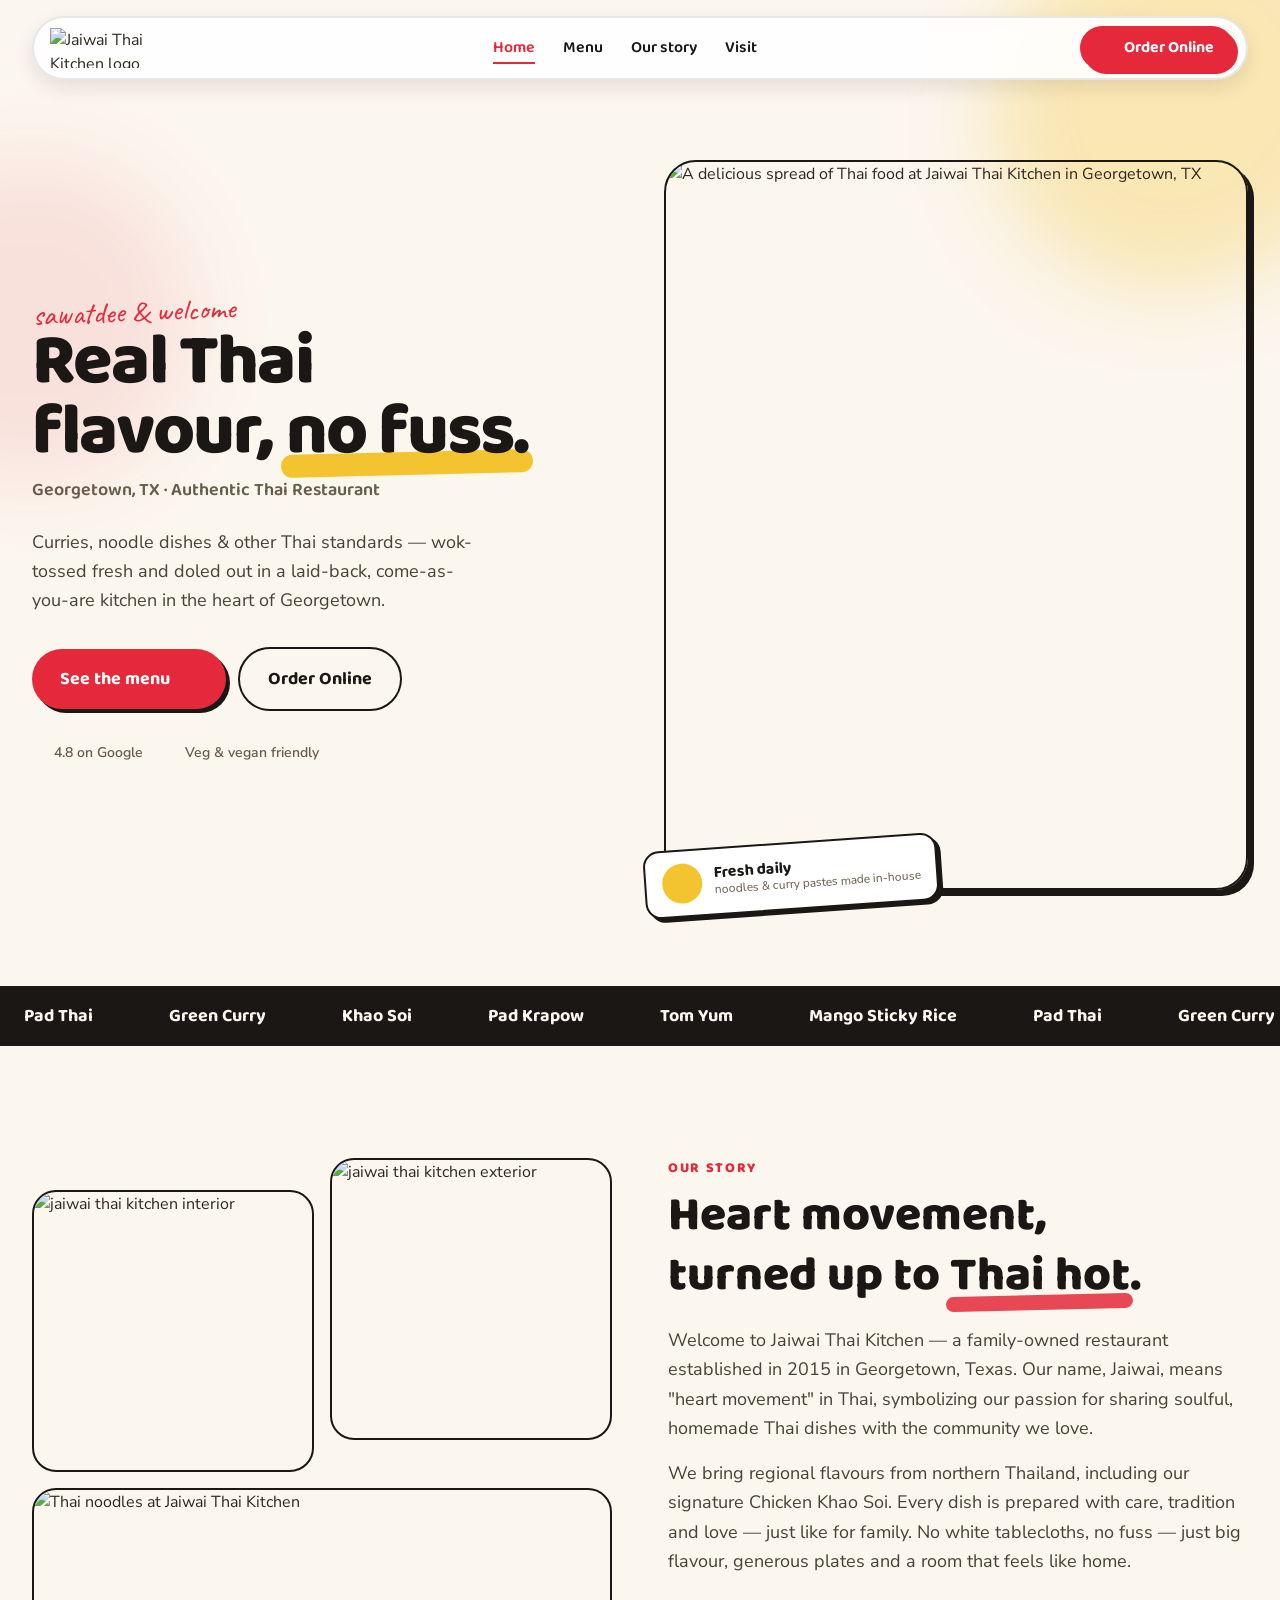
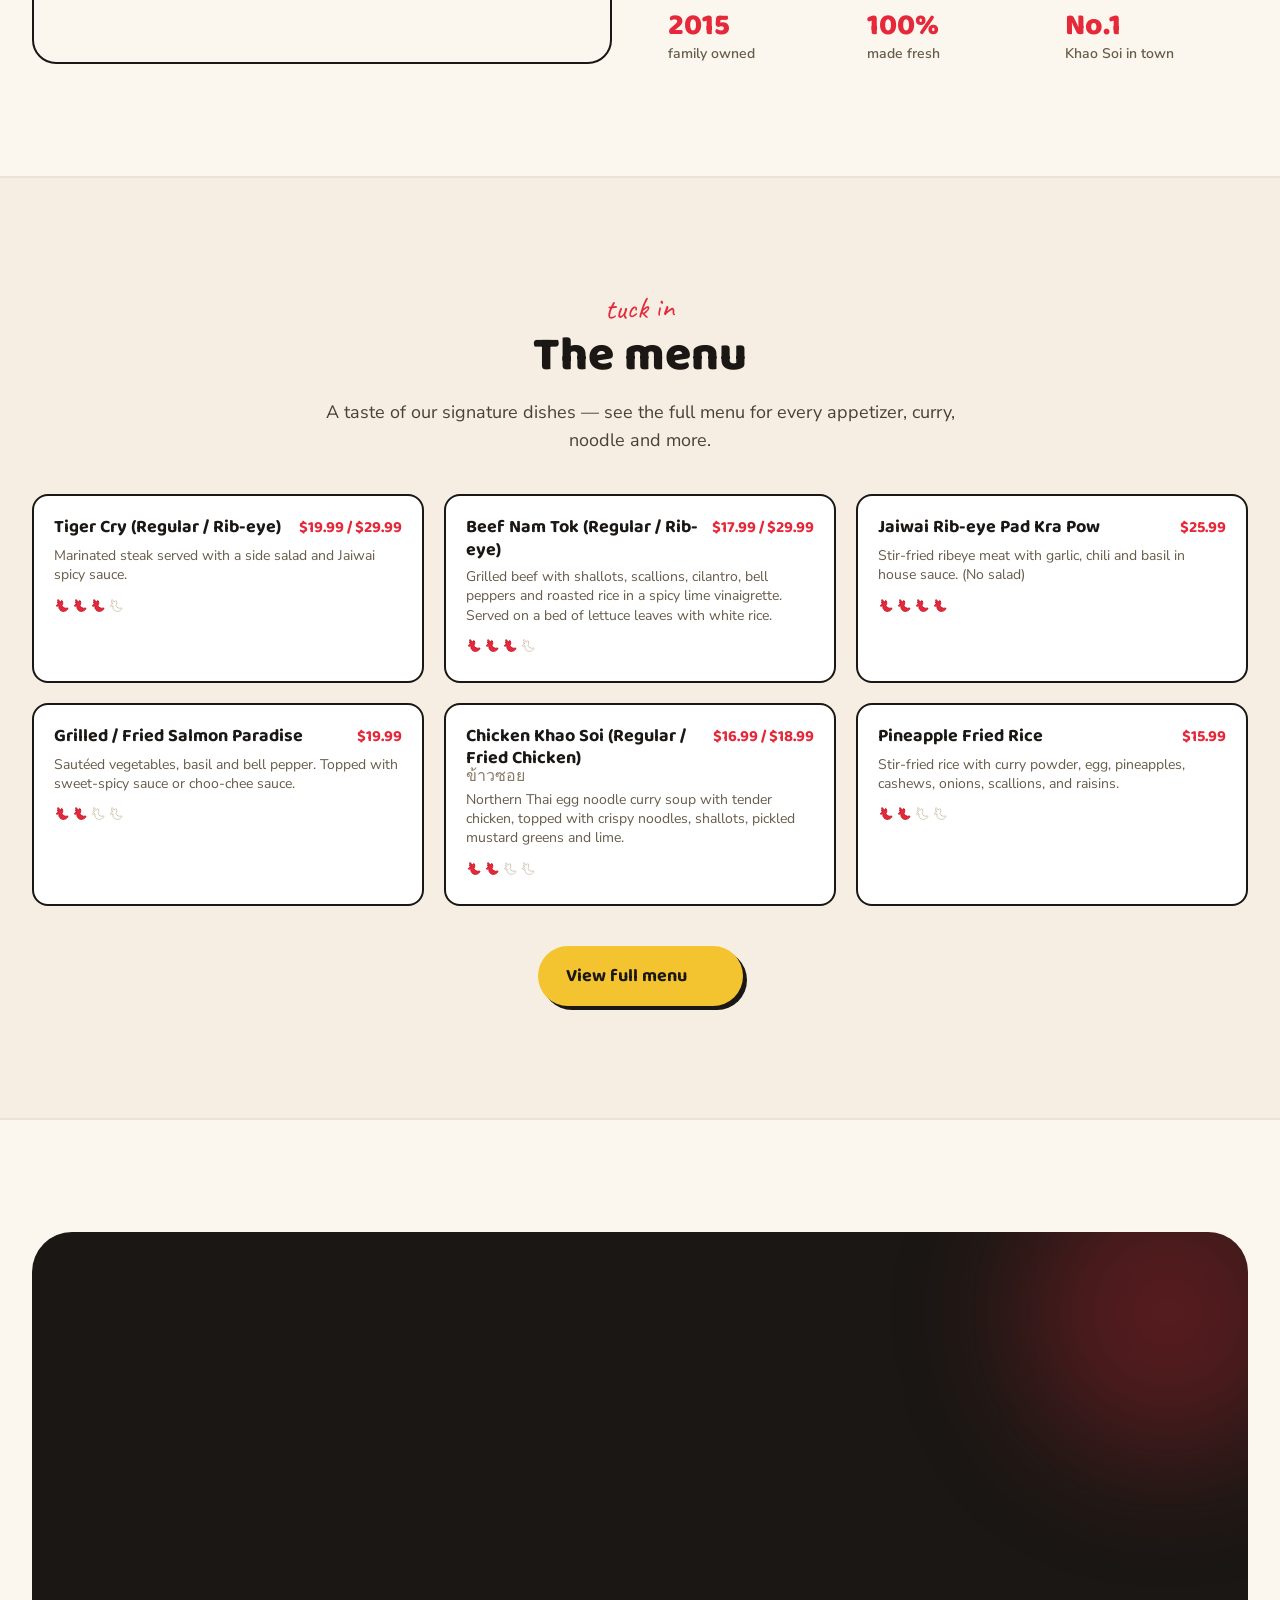
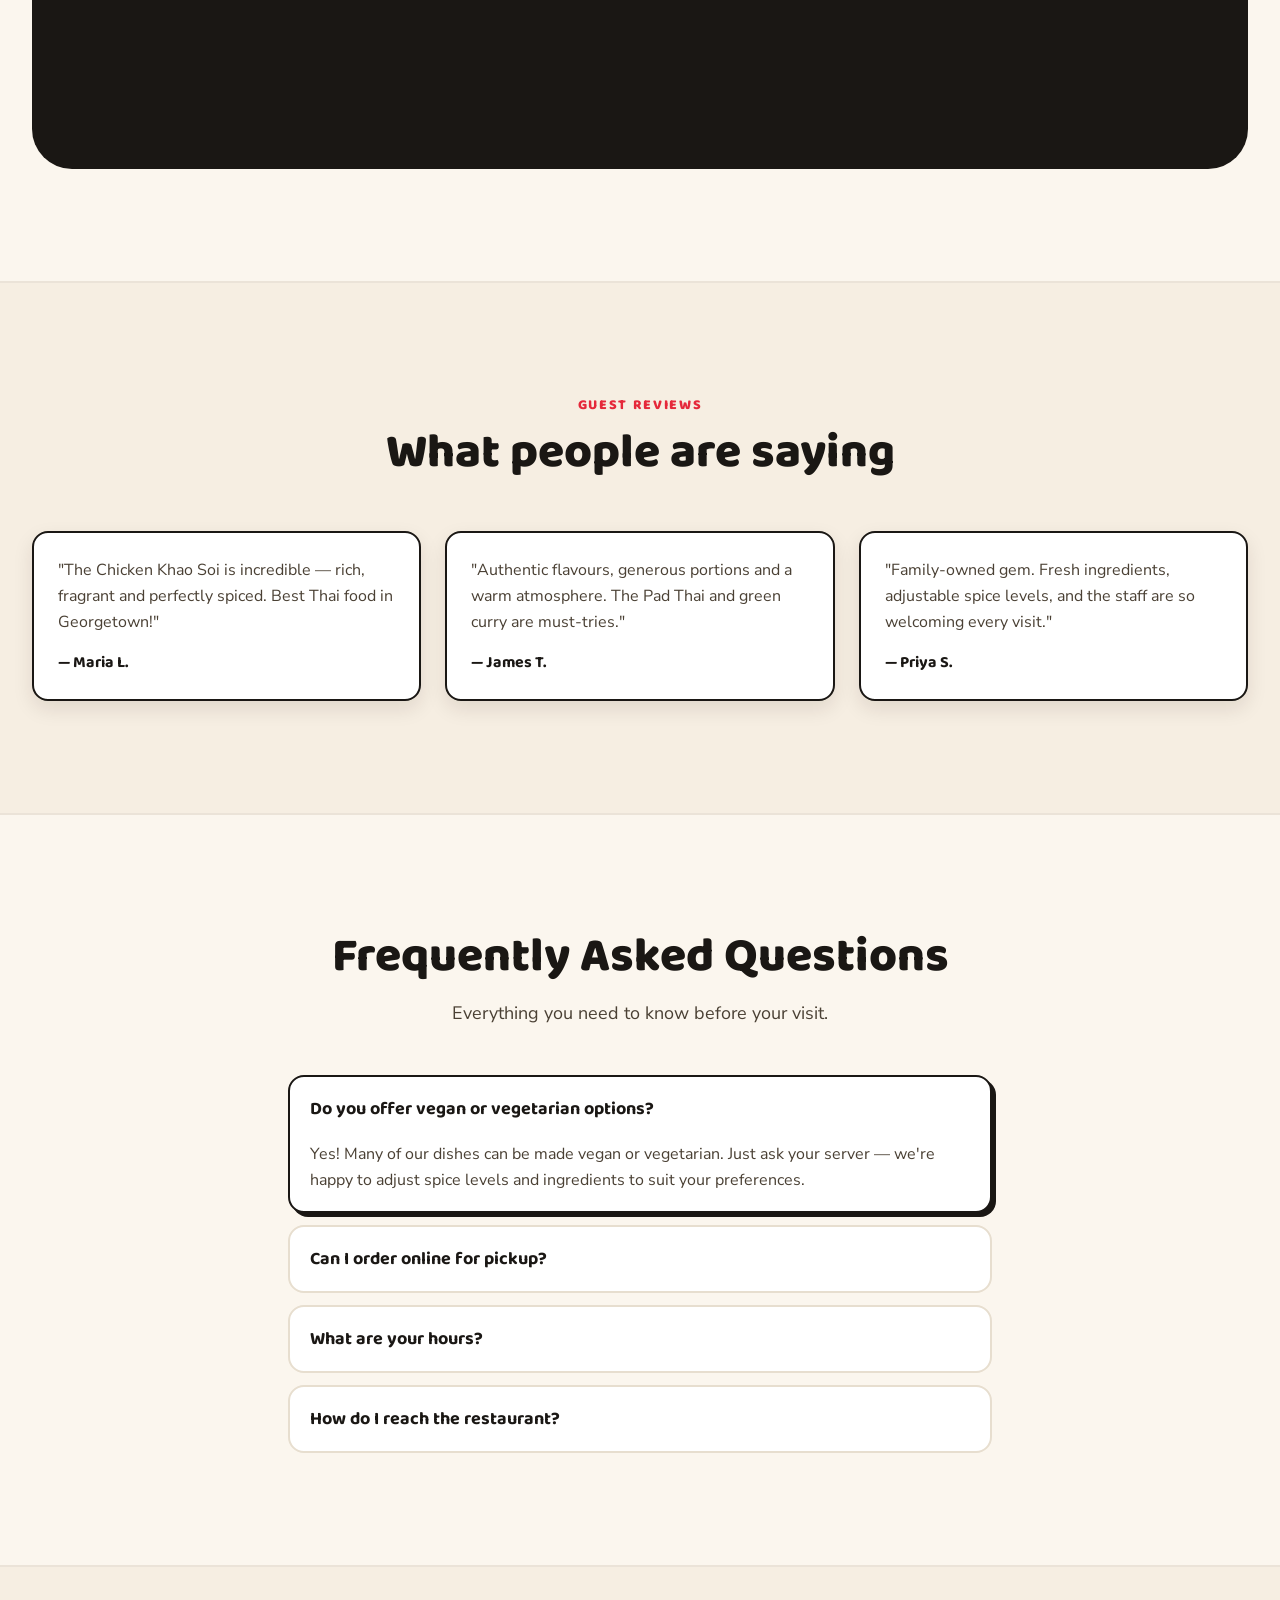
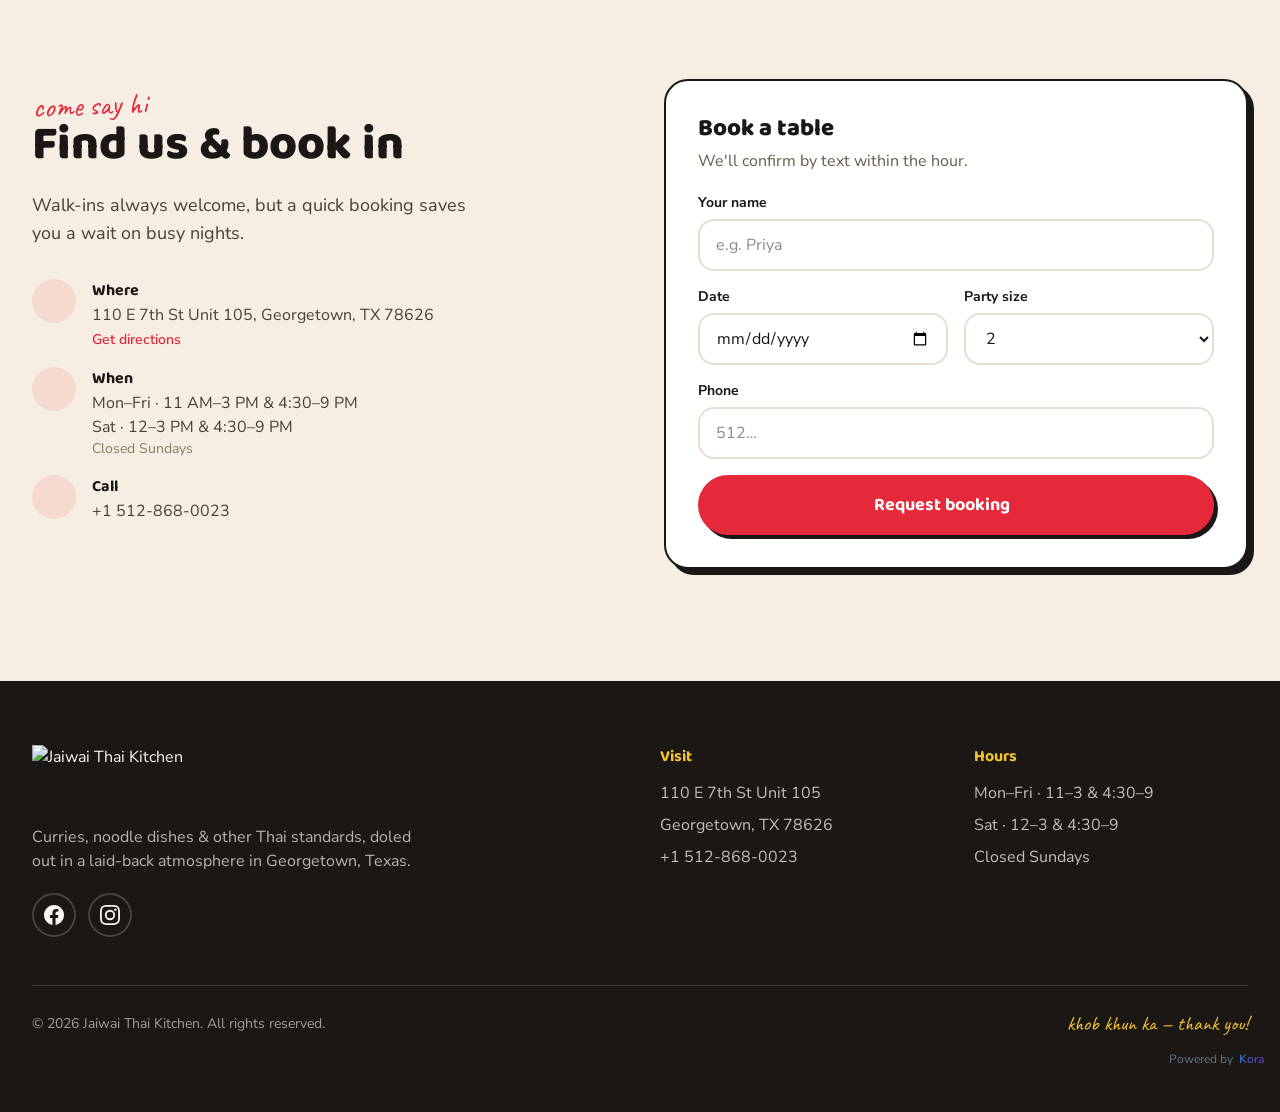
==== commit 9b49d451: "Deploy staging from Kora" ====
--- a/index.html
+++ b/index.html
@@ -1,4 +1,5 @@
 <!DOCTYPE html>
+
 <html class="scroll-smooth" lang="en">
 <head>
 <meta charset="utf-8"/>
@@ -9,7 +10,7 @@
 <meta content="Experience authentic, homemade Thai dishes at Jaiwai Thai Kitchen in Georgetown, TX. From our signature Chicken Khao Soi to classic curries and noodles — order online or visit us today." property="og:description"/>
 <meta content="website" property="og:type"/>
 <meta content="https://quseprdus1.blob.core.windows.net/kora-business-images/user-media/64a4fddf-4cb8-4812-a21e-0d7f62331249/de8c94d8-887e-4625-825f-ec262dbc28df/1781201318_n970lg.webp" property="og:image"/>
-<meta content="https://jaiwai-thai-kitchen-live.askkoraai.com" property="og:url"/>
+<meta content="https://jaiwai-thai-kitchen-staging.askkoraai.com" property="og:url"/>
 <meta content="summary_large_image" name="twitter:card"/>
 <meta content="Jaiwai Thai Kitchen – Real Thai Flavour in Georgetown, TX" name="twitter:title"/>
 <meta content="Experience authentic, homemade Thai dishes at Jaiwai Thai Kitchen in Georgetown, TX. From our signature Chicken Khao Soi to classic curries and noodles — order online or visit us today." name="twitter:description"/>
@@ -17,11 +18,14 @@
 <link href="https://quseprdus1.blob.core.windows.net/kora-business-images/user-media/64a4fddf-4cb8-4812-a21e-0d7f62331249/de8c94d8-887e-4625-825f-ec262dbc28df/1781200640_tf1esy.png" rel="icon"/>
 <link href="https://quseprdus1.blob.core.windows.net/kora-business-images/user-media/64a4fddf-4cb8-4812-a21e-0d7f62331249/de8c94d8-887e-4625-825f-ec262dbc28df/1781200640_tf1esy.png" rel="shortcut icon"/>
 <link href="https://quseprdus1.blob.core.windows.net/kora-business-images/user-media/64a4fddf-4cb8-4812-a21e-0d7f62331249/de8c94d8-887e-4625-825f-ec262dbc28df/1781200640_tf1esy.png" rel="apple-touch-icon"/>
-<link href="https://jaiwai-thai-kitchen-live.askkoraai.com" rel="canonical"/>
+<link href="https://jaiwai-thai-kitchen-staging.askkoraai.com" rel="canonical"/>
 <link as="image" fetchpriority="high" href="https://quseprdus1.blob.core.windows.net/kora-business-images/user-media/64a4fddf-4cb8-4812-a21e-0d7f62331249/de8c94d8-887e-4625-825f-ec262dbc28df/1781201318_n970lg.webp" rel="preload"/>
 <script type="application/ld+json">{
   "@context": "https://schema.org",
-  "@type": ["Restaurant", "LocalBusiness"],
+  "@type": [
+    "Restaurant",
+    "LocalBusiness"
+  ],
   "name": "Jaiwai Thai Kitchen",
   "description": "Curries, noodle dishes and other Thai standards are doled out in a laid-back atmosphere. Family-owned Thai restaurant in Georgetown, Texas since 2015.",
   "address": {
@@ -41,7 +45,7 @@
   ],
   "image": "https://quseprdus1.blob.core.windows.net/kora-business-images/user-media/64a4fddf-4cb8-4812-a21e-0d7f62331249/de8c94d8-887e-4625-825f-ec262dbc28df/1781201318_n970lg.webp",
   "servesCuisine": "Thai",
-  "url": "https://jaiwai-thai-kitchen-live.askkoraai.com",
+  "url": "https://jaiwai-thai-kitchen-staging.askkoraai.com",
   "aggregateRating": {
     "@type": "AggregateRating",
     "ratingValue": "4.8",
@@ -50,20 +54,38 @@
   "review": [
     {
       "@type": "Review",
-      "reviewRating": { "@type": "Rating", "ratingValue": "5" },
-      "author": { "@type": "Person", "name": "Maria L." },
+      "reviewRating": {
+        "@type": "Rating",
+        "ratingValue": "5"
+      },
+      "author": {
+        "@type": "Person",
+        "name": "Maria L."
+      },
       "reviewBody": "The Chicken Khao Soi is incredible — rich, fragrant and perfectly spiced. Best Thai food in Georgetown!"
     },
     {
       "@type": "Review",
-      "reviewRating": { "@type": "Rating", "ratingValue": "5" },
-      "author": { "@type": "Person", "name": "James T." },
+      "reviewRating": {
+        "@type": "Rating",
+        "ratingValue": "5"
+      },
+      "author": {
+        "@type": "Person",
+        "name": "James T."
+      },
       "reviewBody": "Authentic flavours, generous portions and a warm, laid-back atmosphere. The Pad Thai and green curry are must-tries."
     },
     {
       "@type": "Review",
-      "reviewRating": { "@type": "Rating", "ratingValue": "5" },
-      "author": { "@type": "Person", "name": "Priya S." },
+      "reviewRating": {
+        "@type": "Rating",
+        "ratingValue": "5"
+      },
+      "author": {
+        "@type": "Person",
+        "name": "Priya S."
+      },
       "reviewBody": "Family-owned gem in Georgetown. Fresh ingredients, adjustable spice levels, and the staff are so welcoming."
     }
   ]
@@ -83,387 +105,375 @@
   recaptchaSiteKey: "6LcsdJYsAAAAAAur-h7cYlZuGJTmijNHmOi5kFH7"
 };
 </script>
-
 <!-- NAV -->
-<header id="nav" class="fixed top-0 inset-x-0 z-50 transition-all duration-300">
-  <div class="mx-auto max-w-7xl px-5 sm:px-8">
-    <div id="navbar" class="mt-4 flex items-center justify-between rounded-pill bg-paper/90 backdrop-blur border-2 border-ink/10 pl-4 pr-3 py-2 transition-all duration-300 shadow-soft">
-      <a href="index.html" class="flex items-center gap-2 shrink-0">
-        <img src="https://quseprdus1.blob.core.windows.net/kora-business-images/user-media/64a4fddf-4cb8-4812-a21e-0d7f62331249/de8c94d8-887e-4625-825f-ec262dbc28df/1781200640_tf1esy.png" alt="Jaiwai Thai Kitchen logo" class="h-10 w-auto" width="120" height="40" loading="eager" decoding="async"/>
-      </a>
-      <nav class="hidden md:flex items-center gap-7 font-display font-semibold text-ink" aria-label="Main navigation">
-        <a href="index.html" class="nav-link is-active">Home</a>
-        <a href="menu.html" class="nav-link">Menu</a>
-        <a href="index.html#story" class="nav-link">Our story</a>
-        <a href="contact.html" class="nav-link">Visit</a>
-      </nav>
-      <div class="flex items-center gap-2">
-        <a href="https://www.jaiwaithai.com/order" class="hidden sm:inline-flex items-center gap-2 rounded-pill bg-chili px-5 py-2.5 font-display font-bold text-white shadow-pop-red transition active:translate-y-0.5 hover:bg-chili-600" rel="noopener noreferrer" target="_blank">
-          <i data-lucide="utensils-crossed" class="w-4 h-4"></i> Order Online
+<header class="fixed top-0 inset-x-0 z-50 transition-all duration-300" id="nav">
+<div class="mx-auto max-w-7xl px-5 sm:px-8">
+<div class="mt-4 flex items-center justify-between rounded-pill bg-paper/90 backdrop-blur border-2 border-ink/10 pl-4 pr-3 py-2 transition-all duration-300 shadow-soft" id="navbar">
+<a class="flex items-center gap-2 shrink-0" href="index.html">
+<img alt="Jaiwai Thai Kitchen logo" class="h-10 w-auto" decoding="async" height="40" loading="eager" src="https://quseprdus1.blob.core.windows.net/kora-business-images/user-media/64a4fddf-4cb8-4812-a21e-0d7f62331249/de8c94d8-887e-4625-825f-ec262dbc28df/1781200640_tf1esy.png" width="120"/>
+</a>
+<nav aria-label="Main navigation" class="hidden md:flex items-center gap-7 font-display font-semibold text-ink">
+<a class="nav-link is-active" href="index.html">Home</a>
+<a class="nav-link" href="menu.html">Menu</a>
+<a class="nav-link" href="index.html#story">Our story</a>
+<a class="nav-link" href="contact.html">Visit</a>
+</nav>
+<div class="flex items-center gap-2">
+<a class="hidden sm:inline-flex items-center gap-2 rounded-pill bg-chili px-5 py-2.5 font-display font-bold text-white shadow-pop-red transition active:translate-y-0.5 hover:bg-chili-600" href="https://www.jaiwaithai.com/order" rel="noopener noreferrer" target="_blank">
+<i class="w-4 h-4" data-lucide="utensils-crossed"></i> Order Online
         </a>
-        <button id="burger" aria-label="Open menu" class="md:hidden grid place-items-center w-11 h-11 rounded-pill border-2 border-ink/15 text-ink" type="button">
-          <i data-lucide="menu" class="w-5 h-5"></i>
-        </button>
-      </div>
-    </div>
-  </div>
-  <div id="drawer" class="md:hidden fixed inset-0 z-40 pointer-events-none">
-    <div id="scrim" class="absolute inset-0 bg-ink/40 opacity-0 transition-opacity duration-300"></div>
-    <nav id="sheet" class="absolute right-3 top-3 w-64 -translate-y-4 opacity-0 transition-all duration-300 rounded-3xl bg-paper border-2 border-ink shadow-pop-lg p-5 flex flex-col gap-1" aria-label="Mobile navigation">
-      <button id="closeMenu" aria-label="Close menu" class="self-end grid place-items-center w-9 h-9 rounded-pill hover:bg-sand" type="button"><i data-lucide="x" class="w-5 h-5"></i></button>
-      <a href="index.html" class="drawer-link font-display font-bold text-xl text-ink px-2 py-2 rounded-xl hover:bg-sand">Home</a>
-      <a href="menu.html" class="drawer-link font-display font-bold text-xl text-ink px-2 py-2 rounded-xl hover:bg-sand">Menu</a>
-      <a href="index.html#story" class="drawer-link font-display font-bold text-xl text-ink px-2 py-2 rounded-xl hover:bg-sand">Our story</a>
-      <a href="contact.html" class="drawer-link font-display font-bold text-xl text-ink px-2 py-2 rounded-xl hover:bg-sand">Visit</a>
-      <a href="https://www.jaiwaithai.com/order" class="mt-2 text-center rounded-pill bg-chili px-5 py-3 font-display font-bold text-white" rel="noopener noreferrer" target="_blank">Order Online</a>
-    </nav>
-  </div>
+<button aria-label="Open menu" class="md:hidden grid place-items-center w-11 h-11 rounded-pill border-2 border-ink/15 text-ink" id="burger" type="button">
+<i class="w-5 h-5" data-lucide="menu"></i>
+</button>
+</div>
+</div>
+</div>
+<div class="md:hidden fixed inset-0 z-40 pointer-events-none" id="drawer">
+<div class="absolute inset-0 bg-ink/40 opacity-0 transition-opacity duration-300" id="scrim"></div>
+<nav aria-label="Mobile navigation" class="absolute right-3 top-3 w-64 -translate-y-4 opacity-0 transition-all duration-300 rounded-3xl bg-paper border-2 border-ink shadow-pop-lg p-5 flex flex-col gap-1" id="sheet">
+<button aria-label="Close menu" class="self-end grid place-items-center w-9 h-9 rounded-pill hover:bg-sand" id="closeMenu" type="button"><i class="w-5 h-5" data-lucide="x"></i></button>
+<a class="drawer-link font-display font-bold text-xl text-ink px-2 py-2 rounded-xl hover:bg-sand" href="index.html">Home</a>
+<a class="drawer-link font-display font-bold text-xl text-ink px-2 py-2 rounded-xl hover:bg-sand" href="menu.html">Menu</a>
+<a class="drawer-link font-display font-bold text-xl text-ink px-2 py-2 rounded-xl hover:bg-sand" href="index.html#story">Our story</a>
+<a class="drawer-link font-display font-bold text-xl text-ink px-2 py-2 rounded-xl hover:bg-sand" href="contact.html">Visit</a>
+<a class="mt-2 text-center rounded-pill bg-chili px-5 py-3 font-display font-bold text-white" href="https://www.jaiwaithai.com/order" rel="noopener noreferrer" target="_blank">Order Online</a>
+</nav>
+</div>
 </header>
-
 <main>
 <!-- HERO -->
-<section id="top" class="relative pt-32 pb-16 sm:pt-40 sm:pb-24 overflow-hidden">
-  <div class="pointer-events-none absolute -top-24 -right-24 w-96 h-96 rounded-blob bg-noodle/30 blur-2xl"></div>
-  <div class="pointer-events-none absolute top-40 -left-32 w-80 h-80 rounded-full bg-chili/10 blur-2xl"></div>
-  <div class="mx-auto max-w-7xl px-5 sm:px-8 grid lg:grid-cols-2 gap-12 items-center relative">
-    <div>
-      <p class="font-hand text-chili text-3xl -rotate-2 mb-1">sawatdee &amp; welcome</p>
-      <h1 class="font-display font-extrabold text-ink leading-[0.98] tracking-tight text-5xl sm:text-6xl lg:text-7xl">
-        Real Thai<br>flavour, <span class="brush">no fuss.</span>
-      </h1>
-      <p class="mt-2 font-display font-semibold text-n-600 text-lg">Georgetown, TX · Authentic Thai Restaurant</p>
-      <p class="mt-6 text-lg text-n-700 max-w-md leading-relaxed">
+<section class="relative pt-32 pb-16 sm:pt-40 sm:pb-24 overflow-hidden" id="top">
+<div class="pointer-events-none absolute -top-24 -right-24 w-96 h-96 rounded-blob bg-noodle/30 blur-2xl"></div>
+<div class="pointer-events-none absolute top-40 -left-32 w-80 h-80 rounded-full bg-chili/10 blur-2xl"></div>
+<div class="mx-auto max-w-7xl px-5 sm:px-8 grid lg:grid-cols-2 gap-12 items-center relative">
+<div>
+<p class="font-hand text-chili text-3xl -rotate-2 mb-1">sawatdee &amp; welcome</p>
+<h1 class="font-display font-extrabold text-ink leading-[0.98] tracking-tight text-5xl sm:text-6xl lg:text-7xl">
+        Real Thai<br/>flavour, <span class="brush">no fuss.</span>
+</h1>
+<p class="mt-2 font-display font-semibold text-n-600 text-lg">Georgetown, TX · Authentic Thai Restaurant</p>
+<p class="mt-6 text-lg text-n-700 max-w-md leading-relaxed">
         Curries, noodle dishes &amp; other Thai standards — wok-tossed fresh and doled out
         in a laid-back, come-as-you-are kitchen in the heart of Georgetown.
       </p>
-      <div class="mt-8 flex flex-wrap items-center gap-3">
-        <a href="menu.html" class="inline-flex items-center gap-2 rounded-pill bg-chili px-7 py-4 font-display font-bold text-lg text-white shadow-pop transition active:translate-y-0.5 hover:bg-chili-600">
-          See the menu <i data-lucide="arrow-right" class="w-5 h-5"></i>
-        </a>
-        <a href="https://www.jaiwaithai.com/order" class="inline-flex items-center gap-2 rounded-pill border-2 border-ink px-7 py-4 font-display font-bold text-lg text-ink transition hover:bg-ink hover:text-cream" rel="noopener noreferrer" target="_blank">
+<div class="mt-8 flex flex-wrap items-center gap-3">
+<a class="inline-flex items-center gap-2 rounded-pill bg-chili px-7 py-4 font-display font-bold text-lg text-white shadow-pop transition active:translate-y-0.5 hover:bg-chili-600" href="menu.html">
+          See the menu <i class="w-5 h-5" data-lucide="arrow-right"></i>
+</a>
+<a class="inline-flex items-center gap-2 rounded-pill border-2 border-ink px-7 py-4 font-display font-bold text-lg text-ink transition hover:bg-ink hover:text-cream" href="https://www.jaiwaithai.com/order" rel="noopener noreferrer" target="_blank">
           Order Online
         </a>
-      </div>
-      <div class="mt-8 flex items-center gap-5 text-sm font-semibold text-n-600">
-        <span class="inline-flex items-center gap-1.5"><i data-lucide="star" class="w-4 h-4 text-noodle-500 fill-noodle-400"></i> 4.8 on Google</span>
-        <span class="inline-flex items-center gap-1.5"><i data-lucide="leaf" class="w-4 h-4 text-herb"></i> Veg &amp; vegan friendly</span>
-      </div>
-    </div>
-    <div class="relative">
-      <div class="rounded-[2rem] border-2 border-ink shadow-pop-lg aspect-[4/5] overflow-hidden">
-        <img alt="A delicious spread of Thai food at Jaiwai Thai Kitchen in Georgetown, TX" class="w-full h-full object-cover" decoding="async" fetchpriority="high" height="900" loading="eager" src="https://quseprdus1.blob.core.windows.net/kora-business-images/user-media/64a4fddf-4cb8-4812-a21e-0d7f62331249/de8c94d8-887e-4625-825f-ec262dbc28df/1781201318_n970lg.webp" width="800"/>
-      </div>
-      <div class="absolute -bottom-5 -left-5 rotate-[-4deg] rounded-2xl bg-paper border-2 border-ink shadow-pop px-4 py-3 flex items-center gap-3">
-        <div class="grid place-items-center w-10 h-10 rounded-pill bg-noodle text-ink"><i data-lucide="soup" class="w-5 h-5"></i></div>
-        <div>
-          <p class="font-display font-bold text-ink leading-none">Fresh daily</p>
-          <p class="text-xs text-n-600">noodles &amp; curry pastes made in-house</p>
-        </div>
-      </div>
-    </div>
-  </div>
-</section>
-
+</div>
+<div class="mt-8 flex items-center gap-5 text-sm font-semibold text-n-600">
+<span class="inline-flex items-center gap-1.5"><i class="w-4 h-4 text-noodle-500 fill-noodle-400" data-lucide="star"></i> 4.8 on Google</span>
+<span class="inline-flex items-center gap-1.5"><i class="w-4 h-4 text-herb" data-lucide="leaf"></i> Veg &amp; vegan friendly</span>
+</div>
+</div>
+<div class="relative">
+<div class="rounded-[2rem] border-2 border-ink shadow-pop-lg aspect-[4/5] overflow-hidden">
+<img alt="A delicious spread of Thai food at Jaiwai Thai Kitchen in Georgetown, TX" class="w-full h-full object-cover" decoding="async" fetchpriority="high" height="900" loading="eager" src="https://quseprdus1.blob.core.windows.net/kora-business-images/user-media/64a4fddf-4cb8-4812-a21e-0d7f62331249/de8c94d8-887e-4625-825f-ec262dbc28df/1781201318_n970lg.webp" width="800"/>
+</div>
+<div class="absolute -bottom-5 -left-5 rotate-[-4deg] rounded-2xl bg-paper border-2 border-ink shadow-pop px-4 py-3 flex items-center gap-3">
+<div class="grid place-items-center w-10 h-10 rounded-pill bg-noodle text-ink"><i class="w-5 h-5" data-lucide="soup"></i></div>
+<div>
+<p class="font-display font-bold text-ink leading-none">Fresh daily</p>
+<p class="text-xs text-n-600">noodles &amp; curry pastes made in-house</p>
+</div>
+</div>
+</div>
+</div>
+</section>
 <!-- MARQUEE -->
 <div class="marquee-wrap bg-ink text-cream py-3.5 overflow-hidden border-y-2 border-ink select-none">
-  <div class="marquee font-display font-bold text-lg">
-    <span class="flex shrink-0">
-      <span class="px-6 flex items-center gap-2">Pad Thai <i data-lucide="dot" class="w-5 h-5 text-noodle"></i></span>
-      <span class="px-6 flex items-center gap-2">Green Curry <i data-lucide="dot" class="w-5 h-5 text-noodle"></i></span>
-      <span class="px-6 flex items-center gap-2">Khao Soi <i data-lucide="dot" class="w-5 h-5 text-noodle"></i></span>
-      <span class="px-6 flex items-center gap-2">Pad Krapow <i data-lucide="dot" class="w-5 h-5 text-noodle"></i></span>
-      <span class="px-6 flex items-center gap-2">Tom Yum <i data-lucide="dot" class="w-5 h-5 text-noodle"></i></span>
-      <span class="px-6 flex items-center gap-2">Mango Sticky Rice <i data-lucide="dot" class="w-5 h-5 text-noodle"></i></span>
-    </span>
-    <span class="flex shrink-0" aria-hidden="true">
-      <span class="px-6 flex items-center gap-2">Pad Thai <i data-lucide="dot" class="w-5 h-5 text-noodle"></i></span>
-      <span class="px-6 flex items-center gap-2">Green Curry <i data-lucide="dot" class="w-5 h-5 text-noodle"></i></span>
-      <span class="px-6 flex items-center gap-2">Khao Soi <i data-lucide="dot" class="w-5 h-5 text-noodle"></i></span>
-      <span class="px-6 flex items-center gap-2">Pad Krapow <i data-lucide="dot" class="w-5 h-5 text-noodle"></i></span>
-      <span class="px-6 flex items-center gap-2">Tom Yum <i data-lucide="dot" class="w-5 h-5 text-noodle"></i></span>
-      <span class="px-6 flex items-center gap-2">Mango Sticky Rice <i data-lucide="dot" class="w-5 h-5 text-noodle"></i></span>
-    </span>
-  </div>
-</div>
-
+<div class="marquee font-display font-bold text-lg">
+<span class="flex shrink-0">
+<span class="px-6 flex items-center gap-2">Pad Thai <i class="w-5 h-5 text-noodle" data-lucide="dot"></i></span>
+<span class="px-6 flex items-center gap-2">Green Curry <i class="w-5 h-5 text-noodle" data-lucide="dot"></i></span>
+<span class="px-6 flex items-center gap-2">Khao Soi <i class="w-5 h-5 text-noodle" data-lucide="dot"></i></span>
+<span class="px-6 flex items-center gap-2">Pad Krapow <i class="w-5 h-5 text-noodle" data-lucide="dot"></i></span>
+<span class="px-6 flex items-center gap-2">Tom Yum <i class="w-5 h-5 text-noodle" data-lucide="dot"></i></span>
+<span class="px-6 flex items-center gap-2">Mango Sticky Rice <i class="w-5 h-5 text-noodle" data-lucide="dot"></i></span>
+</span>
+<span aria-hidden="true" class="flex shrink-0">
+<span class="px-6 flex items-center gap-2">Pad Thai <i class="w-5 h-5 text-noodle" data-lucide="dot"></i></span>
+<span class="px-6 flex items-center gap-2">Green Curry <i class="w-5 h-5 text-noodle" data-lucide="dot"></i></span>
+<span class="px-6 flex items-center gap-2">Khao Soi <i class="w-5 h-5 text-noodle" data-lucide="dot"></i></span>
+<span class="px-6 flex items-center gap-2">Pad Krapow <i class="w-5 h-5 text-noodle" data-lucide="dot"></i></span>
+<span class="px-6 flex items-center gap-2">Tom Yum <i class="w-5 h-5 text-noodle" data-lucide="dot"></i></span>
+<span class="px-6 flex items-center gap-2">Mango Sticky Rice <i class="w-5 h-5 text-noodle" data-lucide="dot"></i></span>
+</span>
+</div>
+</div>
 <!-- STORY -->
-<section id="story" class="py-20 sm:py-28">
-  <div class="mx-auto max-w-7xl px-5 sm:px-8 grid lg:grid-cols-2 gap-14 items-center">
-    <div class="reveal order-2 lg:order-1 grid grid-cols-2 gap-4">
-      <div class="rounded-3xl border-2 border-ink aspect-square overflow-hidden mt-8">
-        <img alt="jaiwai thai kitchen interior" class="w-full h-full object-cover" height="500" loading="lazy" src="https://quseprdus1.blob.core.windows.net/kora-business-images/user-media/64a4fddf-4cb8-4812-a21e-0d7f62331249/de8c94d8-887e-4625-825f-ec262dbc28df/1781204003_7jvdqv.jpg" width="500"/>
-      </div>
-      <div class="rounded-3xl border-2 border-ink aspect-square overflow-hidden">
-        <img alt="jaiwai thai kitchen exterior" class="w-full h-full object-cover" height="500" loading="lazy" src="https://quseprdus1.blob.core.windows.net/kora-business-images/user-media/64a4fddf-4cb8-4812-a21e-0d7f62331249/de8c94d8-887e-4625-825f-ec262dbc28df/1781203994_xz9a9p.jpg" width="500"/>
-      </div>
-      <div class="rounded-3xl border-2 border-ink col-span-2 h-44 overflow-hidden">
-        <img alt="Thai noodles at Jaiwai Thai Kitchen" class="w-full h-full object-cover" height="400" loading="lazy" src="https://quseprdus1.blob.core.windows.net/kora-business-images/user-media/64a4fddf-4cb8-4812-a21e-0d7f62331249/de8c94d8-887e-4625-825f-ec262dbc28df/1781205322_uqko96.jpg" width="800"/>
-      </div>
-    </div>
-    <div class="reveal order-1 lg:order-2">
-      <p class="font-display font-extrabold uppercase tracking-[0.12em] text-sm text-chili">Our story</p>
-      <h2 class="mt-2 font-display font-extrabold text-ink text-4xl sm:text-5xl leading-tight">
-        Heart movement,<br>turned up to <span class="brush brush-red">Thai hot</span>.
+<section class="py-20 sm:py-28" id="story">
+<div class="mx-auto max-w-7xl px-5 sm:px-8 grid lg:grid-cols-2 gap-14 items-center">
+<div class="reveal order-2 lg:order-1 grid grid-cols-2 gap-4">
+<div class="rounded-3xl border-2 border-ink aspect-square overflow-hidden mt-8">
+<img alt="jaiwai thai kitchen interior" class="w-full h-full object-cover" height="500" loading="lazy" src="https://quseprdus1.blob.core.windows.net/kora-business-images/user-media/64a4fddf-4cb8-4812-a21e-0d7f62331249/de8c94d8-887e-4625-825f-ec262dbc28df/1781204003_7jvdqv.jpg" width="500"/>
+</div>
+<div class="rounded-3xl border-2 border-ink aspect-square overflow-hidden">
+<img alt="jaiwai thai kitchen exterior" class="w-full h-full object-cover" height="500" loading="lazy" src="https://quseprdus1.blob.core.windows.net/kora-business-images/user-media/64a4fddf-4cb8-4812-a21e-0d7f62331249/de8c94d8-887e-4625-825f-ec262dbc28df/1781203994_xz9a9p.jpg" width="500"/>
+</div>
+<div class="rounded-3xl border-2 border-ink col-span-2 h-44 overflow-hidden">
+<img alt="Thai noodles at Jaiwai Thai Kitchen" class="w-full h-full object-cover" height="400" loading="lazy" src="https://quseprdus1.blob.core.windows.net/kora-business-images/user-media/64a4fddf-4cb8-4812-a21e-0d7f62331249/de8c94d8-887e-4625-825f-ec262dbc28df/1781205322_uqko96.jpg" width="800"/>
+</div>
+</div>
+<div class="reveal order-1 lg:order-2">
+<p class="font-display font-extrabold uppercase tracking-[0.12em] text-sm text-chili">Our story</p>
+<h2 class="mt-2 font-display font-extrabold text-ink text-4xl sm:text-5xl leading-tight">
+        Heart movement,<br/>turned up to <span class="brush brush-red">Thai hot</span>.
       </h2>
-      <p class="mt-5 text-lg text-n-700 leading-relaxed">
+<p class="mt-5 text-lg text-n-700 leading-relaxed">
         Welcome to Jaiwai Thai Kitchen — a family-owned restaurant established in 2015 in Georgetown, Texas.
         Our name, Jaiwai, means "heart movement" in Thai, symbolizing our passion for sharing soulful,
         homemade Thai dishes with the community we love.
       </p>
-      <p class="mt-4 text-lg text-n-700 leading-relaxed">
+<p class="mt-4 text-lg text-n-700 leading-relaxed">
         We bring regional flavours from northern Thailand, including our signature Chicken Khao Soi.
         Every dish is prepared with care, tradition and love — just like for family. No white tablecloths,
         no fuss — just big flavour, generous plates and a room that feels like home.
       </p>
-      <div class="mt-8 grid grid-cols-3 gap-4">
-        <div><p class="font-display font-extrabold text-3xl text-chili">2015</p><p class="text-sm font-semibold text-n-600">family owned</p></div>
-        <div><p class="font-display font-extrabold text-3xl text-chili">100%</p><p class="text-sm font-semibold text-n-600">made fresh</p></div>
-        <div><p class="font-display font-extrabold text-3xl text-chili">No.1</p><p class="text-sm font-semibold text-n-600">Khao Soi in town</p></div>
-      </div>
-    </div>
-  </div>
-</section>
-
+<div class="mt-8 grid grid-cols-3 gap-4">
+<div><p class="font-display font-extrabold text-3xl text-chili">2015</p><p class="text-sm font-semibold text-n-600">family owned</p></div>
+<div><p class="font-display font-extrabold text-3xl text-chili">100%</p><p class="text-sm font-semibold text-n-600">made fresh</p></div>
+<div><p class="font-display font-extrabold text-3xl text-chili">No.1</p><p class="text-sm font-semibold text-n-600">Khao Soi in town</p></div>
+</div>
+</div>
+</div>
+</section>
 <!-- MENU -->
-<section id="menu" class="py-20 sm:py-28 bg-sand/60 border-y-2 border-ink/5">
-  <div class="mx-auto max-w-7xl px-5 sm:px-8">
-    <div class="text-center max-w-2xl mx-auto reveal">
-      <p class="font-hand text-chili text-3xl -rotate-2">tuck in</p>
-      <h2 class="font-display font-extrabold text-ink text-4xl sm:text-5xl leading-tight">The menu</h2>
-      <p class="mt-3 text-lg text-n-700">A taste of our signature dishes — see the full menu for every appetizer, curry, noodle and more.</p>
-    </div>
-    <div id="menuGrid" class="mt-10 grid sm:grid-cols-2 lg:grid-cols-3 gap-5"></div>
-    <div class="text-center mt-10 reveal">
-      <a href="menu.html" class="inline-flex items-center gap-2 rounded-pill bg-noodle px-7 py-4 font-display font-bold text-lg text-ink shadow-pop transition hover:bg-noodle-500">
-        View full menu <i data-lucide="arrow-right" class="w-5 h-5"></i>
-      </a>
-    </div>
-  </div>
-</section>
-
+<section class="py-20 sm:py-28 bg-sand/60 border-y-2 border-ink/5" id="menu">
+<div class="mx-auto max-w-7xl px-5 sm:px-8">
+<div class="text-center max-w-2xl mx-auto reveal">
+<p class="font-hand text-chili text-3xl -rotate-2">tuck in</p>
+<h2 class="font-display font-extrabold text-ink text-4xl sm:text-5xl leading-tight">The menu</h2>
+<p class="mt-3 text-lg text-n-700">A taste of our signature dishes — see the full menu for every appetizer, curry, noodle and more.</p>
+</div>
+<div class="mt-10 grid sm:grid-cols-2 lg:grid-cols-3 gap-5" id="menuGrid"></div>
+<div class="text-center mt-10 reveal">
+<a class="inline-flex items-center gap-2 rounded-pill bg-noodle px-7 py-4 font-display font-bold text-lg text-ink shadow-pop transition hover:bg-noodle-500" href="menu.html">
+        View full menu <i class="w-5 h-5" data-lucide="arrow-right"></i>
+</a>
+</div>
+</div>
+</section>
 <!-- SPECIALS -->
-<section id="specials" class="py-20 sm:py-28">
-  <div class="mx-auto max-w-7xl px-5 sm:px-8">
-    <div class="rounded-[2.5rem] bg-ink text-cream overflow-hidden relative">
-      <div class="pointer-events-none absolute -right-16 -top-16 w-72 h-72 rounded-full bg-chili/30 blur-3xl"></div>
-      <div class="grid lg:grid-cols-2 gap-10 items-center p-8 sm:p-14 relative">
-        <div class="reveal">
-          <p class="font-display font-extrabold uppercase tracking-[0.12em] text-sm text-noodle">Chef's pick</p>
-          <h2 class="mt-2 font-display font-extrabold text-4xl sm:text-5xl leading-tight">Chicken Khao Soi</h2>
-          <p class="mt-4 text-lg text-cream/80 leading-relaxed max-w-md">
+<section class="py-20 sm:py-28" id="specials">
+<div class="mx-auto max-w-7xl px-5 sm:px-8">
+<div class="rounded-[2.5rem] bg-ink text-cream overflow-hidden relative">
+<div class="pointer-events-none absolute -right-16 -top-16 w-72 h-72 rounded-full bg-chili/30 blur-3xl"></div>
+<div class="grid lg:grid-cols-2 gap-10 items-center p-8 sm:p-14 relative">
+<div class="reveal">
+<p class="font-display font-extrabold uppercase tracking-[0.12em] text-sm text-noodle">Chef's pick</p>
+<h2 class="mt-2 font-display font-extrabold text-4xl sm:text-5xl leading-tight">Chicken Khao Soi</h2>
+<p class="mt-4 text-lg text-cream/80 leading-relaxed max-w-md">
             Northern-style coconut curry noodle soup with braised chicken, pickled
             mustard greens, shallots and a tangle of crispy egg noodles on top.
           </p>
-          <div class="mt-5 flex items-center gap-4">
-            <span id="specialSpice" class="inline-flex items-center gap-1"></span>
-            <span class="font-display font-bold text-noodle text-2xl">$16.99</span>
-          </div>
-          <div class="mt-7 flex flex-wrap gap-3">
-            <a href="https://www.jaiwaithai.com/order" class="inline-flex items-center gap-2 rounded-pill bg-noodle px-6 py-3.5 font-display font-bold text-ink shadow-pop-red transition active:translate-y-0.5 hover:bg-noodle-500" rel="noopener noreferrer" target="_blank">Order this <i data-lucide="arrow-right" class="w-4 h-4"></i></a>
-            <a href="menu.html" class="inline-flex items-center gap-2 rounded-pill border-2 border-cream/40 px-6 py-3.5 font-display font-bold text-cream hover:bg-cream/10">More specials</a>
-          </div>
-        </div>
-        <div class="reveal rounded-[2rem] aspect-[5/4] overflow-hidden border-2 border-cream/20">
-          <img alt="Chicken Khao Soi at Jaiwai Thai Kitchen" class="w-full h-full object-cover" height="600" loading="lazy" src="https://quseprdus1.blob.core.windows.net/kora-business-images/user-media/64a4fddf-4cb8-4812-a21e-0d7f62331249/de8c94d8-887e-4625-825f-ec262dbc28df/1781205322_uqko96.jpg" width="750"/>
-        </div>
-      </div>
-    </div>
-  </div>
-</section>
-
+<div class="mt-5 flex items-center gap-4">
+<span class="inline-flex items-center gap-1" id="specialSpice"></span>
+<span class="font-display font-bold text-noodle text-2xl">$16.99</span>
+</div>
+<div class="mt-7 flex flex-wrap gap-3">
+<a class="inline-flex items-center gap-2 rounded-pill bg-noodle px-6 py-3.5 font-display font-bold text-ink shadow-pop-red transition active:translate-y-0.5 hover:bg-noodle-500" href="https://www.jaiwaithai.com/order" rel="noopener noreferrer" target="_blank">Order this <i class="w-4 h-4" data-lucide="arrow-right"></i></a>
+<a class="inline-flex items-center gap-2 rounded-pill border-2 border-cream/40 px-6 py-3.5 font-display font-bold text-cream hover:bg-cream/10" href="menu.html">More specials</a>
+</div>
+</div>
+<div class="reveal rounded-[2rem] aspect-[5/4] overflow-hidden border-2 border-cream/20">
+<img alt="Chicken Khao Soi at Jaiwai Thai Kitchen" class="w-full h-full object-cover" height="600" loading="lazy" src="https://quseprdus1.blob.core.windows.net/kora-business-images/user-media/64a4fddf-4cb8-4812-a21e-0d7f62331249/de8c94d8-887e-4625-825f-ec262dbc28df/1781205322_uqko96.jpg" width="750"/>
+</div>
+</div>
+</div>
+</div>
+</section>
 <!-- REVIEWS -->
-<section id="reviews" class="py-20 sm:py-28 bg-sand/60 border-y-2 border-ink/5">
-  <div class="mx-auto max-w-7xl px-5 sm:px-8">
-    <div class="text-center max-w-2xl mx-auto reveal mb-12">
-      <p class="font-display font-extrabold uppercase tracking-[0.12em] text-sm text-chili">Guest reviews</p>
-      <h2 class="mt-2 font-display font-extrabold text-ink text-4xl sm:text-5xl leading-tight">What people are saying</h2>
-    </div>
-    <div class="grid md:grid-cols-3 gap-6">
-      <blockquote class="reveal bg-paper rounded-2xl border-2 border-ink p-6 shadow-soft">
-        <p class="text-n-700 leading-relaxed">"The Chicken Khao Soi is incredible — rich, fragrant and perfectly spiced. Best Thai food in Georgetown!"</p>
-        <footer class="mt-4 font-display font-bold text-ink">— Maria L.</footer>
-      </blockquote>
-      <blockquote class="reveal bg-paper rounded-2xl border-2 border-ink p-6 shadow-soft">
-        <p class="text-n-700 leading-relaxed">"Authentic flavours, generous portions and a warm atmosphere. The Pad Thai and green curry are must-tries."</p>
-        <footer class="mt-4 font-display font-bold text-ink">— James T.</footer>
-      </blockquote>
-      <blockquote class="reveal bg-paper rounded-2xl border-2 border-ink p-6 shadow-soft">
-        <p class="text-n-700 leading-relaxed">"Family-owned gem. Fresh ingredients, adjustable spice levels, and the staff are so welcoming every visit."</p>
-        <footer class="mt-4 font-display font-bold text-ink">— Priya S.</footer>
-      </blockquote>
-    </div>
-  </div>
-</section>
-
+<section class="py-20 sm:py-28 bg-sand/60 border-y-2 border-ink/5" id="reviews">
+<div class="mx-auto max-w-7xl px-5 sm:px-8">
+<div class="text-center max-w-2xl mx-auto reveal mb-12">
+<p class="font-display font-extrabold uppercase tracking-[0.12em] text-sm text-chili">Guest reviews</p>
+<h2 class="mt-2 font-display font-extrabold text-ink text-4xl sm:text-5xl leading-tight">What people are saying</h2>
+</div>
+<div class="grid md:grid-cols-3 gap-6">
+<blockquote class="reveal bg-paper rounded-2xl border-2 border-ink p-6 shadow-soft">
+<p class="text-n-700 leading-relaxed">"The Chicken Khao Soi is incredible — rich, fragrant and perfectly spiced. Best Thai food in Georgetown!"</p>
+<footer class="mt-4 font-display font-bold text-ink">— Maria L.</footer>
+</blockquote>
+<blockquote class="reveal bg-paper rounded-2xl border-2 border-ink p-6 shadow-soft">
+<p class="text-n-700 leading-relaxed">"Authentic flavours, generous portions and a warm atmosphere. The Pad Thai and green curry are must-tries."</p>
+<footer class="mt-4 font-display font-bold text-ink">— James T.</footer>
+</blockquote>
+<blockquote class="reveal bg-paper rounded-2xl border-2 border-ink p-6 shadow-soft">
+<p class="text-n-700 leading-relaxed">"Family-owned gem. Fresh ingredients, adjustable spice levels, and the staff are so welcoming every visit."</p>
+<footer class="mt-4 font-display font-bold text-ink">— Priya S.</footer>
+</blockquote>
+</div>
+</div>
+</section>
 <!-- FAQ -->
-<section id="faq" class="py-20 sm:py-28">
-  <div class="mx-auto max-w-3xl px-5 sm:px-8">
-    <div class="text-center mb-12 reveal">
-      <h2 class="font-display font-extrabold text-ink text-4xl sm:text-5xl leading-tight">Frequently Asked Questions</h2>
-      <p class="mt-3 text-lg text-n-700">Everything you need to know before your visit.</p>
-    </div>
-    <div class="faq-accordion reveal" id="faqAccordion">
-      <div class="faq-item is-open">
-        <button class="faq-trigger" type="button" aria-expanded="true" aria-controls="faq-panel-1" id="faq-trigger-1">
-          <span class="font-display font-bold text-lg text-ink text-left">Do you offer vegan or vegetarian options?</span>
-          <i data-lucide="chevron-down" class="faq-icon w-5 h-5 shrink-0 text-chili" aria-hidden="true"></i>
-        </button>
-        <div class="faq-panel" id="faq-panel-1" role="region" aria-labelledby="faq-trigger-1" aria-hidden="false">
-          <div class="faq-panel-inner">
-            <p class="text-n-700 leading-relaxed">Yes! Many of our dishes can be made vegan or vegetarian. Just ask your server — we're happy to adjust spice levels and ingredients to suit your preferences.</p>
-          </div>
-        </div>
-      </div>
-      <div class="faq-item">
-        <button class="faq-trigger" type="button" aria-expanded="false" aria-controls="faq-panel-2" id="faq-trigger-2">
-          <span class="font-display font-bold text-lg text-ink text-left">Can I order online for pickup?</span>
-          <i data-lucide="chevron-down" class="faq-icon w-5 h-5 shrink-0 text-chili" aria-hidden="true"></i>
-        </button>
-        <div class="faq-panel" id="faq-panel-2" role="region" aria-labelledby="faq-trigger-2" aria-hidden="true">
-          <div class="faq-panel-inner">
-            <p class="text-n-700 leading-relaxed">Absolutely. <a class="text-chili font-semibold hover:underline" href="https://www.jaiwaithai.com/order" rel="noopener noreferrer" target="_blank">Order online</a> through our website for convenient pickup at 110 E 7th St Unit 105, Georgetown, TX 78626.</p>
-          </div>
-        </div>
-      </div>
-      <div class="faq-item">
-        <button class="faq-trigger" type="button" aria-expanded="false" aria-controls="faq-panel-3" id="faq-trigger-3">
-          <span class="font-display font-bold text-lg text-ink text-left">What are your hours?</span>
-          <i data-lucide="chevron-down" class="faq-icon w-5 h-5 shrink-0 text-chili" aria-hidden="true"></i>
-        </button>
-        <div class="faq-panel" id="faq-panel-3" role="region" aria-labelledby="faq-trigger-3" aria-hidden="true">
-          <div class="faq-panel-inner">
-            <p class="text-n-700 leading-relaxed">Monday–Friday: 11:00 AM – 3:00 PM and 4:30 PM – 9:00 PM. Saturday: 12:00 PM – 3:00 PM and 4:30 PM – 9:00 PM. Closed Sundays.</p>
-          </div>
-        </div>
-      </div>
-      <div class="faq-item">
-        <button class="faq-trigger" type="button" aria-expanded="false" aria-controls="faq-panel-4" id="faq-trigger-4">
-          <span class="font-display font-bold text-lg text-ink text-left">How do I reach the restaurant?</span>
-          <i data-lucide="chevron-down" class="faq-icon w-5 h-5 shrink-0 text-chili" aria-hidden="true"></i>
-        </button>
-        <div class="faq-panel" id="faq-panel-4" role="region" aria-labelledby="faq-trigger-4" aria-hidden="true">
-          <div class="faq-panel-inner">
-            <p class="text-n-700 leading-relaxed">Call us at <a class="text-chili font-semibold hover:underline" href="tel:+15128680023">+1 512-868-0023</a> or visit us in downtown Georgetown. Walk-ins are always welcome!</p>
-          </div>
-        </div>
-      </div>
-    </div>
-  </div>
-</section>
-
+<section class="py-20 sm:py-28" id="faq">
+<div class="mx-auto max-w-3xl px-5 sm:px-8">
+<div class="text-center mb-12 reveal">
+<h2 class="font-display font-extrabold text-ink text-4xl sm:text-5xl leading-tight">Frequently Asked Questions</h2>
+<p class="mt-3 text-lg text-n-700">Everything you need to know before your visit.</p>
+</div>
+<div class="faq-accordion reveal" id="faqAccordion">
+<div class="faq-item is-open">
+<button aria-controls="faq-panel-1" aria-expanded="true" class="faq-trigger" id="faq-trigger-1" type="button">
+<span class="font-display font-bold text-lg text-ink text-left">Do you offer vegan or vegetarian options?</span>
+<i aria-hidden="true" class="faq-icon w-5 h-5 shrink-0 text-chili" data-lucide="chevron-down"></i>
+</button>
+<div aria-hidden="false" aria-labelledby="faq-trigger-1" class="faq-panel" id="faq-panel-1" role="region">
+<div class="faq-panel-inner">
+<p class="text-n-700 leading-relaxed">Yes! Many of our dishes can be made vegan or vegetarian. Just ask your server — we're happy to adjust spice levels and ingredients to suit your preferences.</p>
+</div>
+</div>
+</div>
+<div class="faq-item">
+<button aria-controls="faq-panel-2" aria-expanded="false" class="faq-trigger" id="faq-trigger-2" type="button">
+<span class="font-display font-bold text-lg text-ink text-left">Can I order online for pickup?</span>
+<i aria-hidden="true" class="faq-icon w-5 h-5 shrink-0 text-chili" data-lucide="chevron-down"></i>
+</button>
+<div aria-hidden="true" aria-labelledby="faq-trigger-2" class="faq-panel" id="faq-panel-2" role="region">
+<div class="faq-panel-inner">
+<p class="text-n-700 leading-relaxed">Absolutely. <a class="text-chili font-semibold hover:underline" href="https://www.jaiwaithai.com/order" rel="noopener noreferrer" target="_blank">Order online</a> through our website for convenient pickup at 110 E 7th St Unit 105, Georgetown, TX 78626.</p>
+</div>
+</div>
+</div>
+<div class="faq-item">
+<button aria-controls="faq-panel-3" aria-expanded="false" class="faq-trigger" id="faq-trigger-3" type="button">
+<span class="font-display font-bold text-lg text-ink text-left">What are your hours?</span>
+<i aria-hidden="true" class="faq-icon w-5 h-5 shrink-0 text-chili" data-lucide="chevron-down"></i>
+</button>
+<div aria-hidden="true" aria-labelledby="faq-trigger-3" class="faq-panel" id="faq-panel-3" role="region">
+<div class="faq-panel-inner">
+<p class="text-n-700 leading-relaxed">Monday–Friday: 11:00 AM – 3:00 PM and 4:30 PM – 9:00 PM. Saturday: 12:00 PM – 3:00 PM and 4:30 PM – 9:00 PM. Closed Sundays.</p>
+</div>
+</div>
+</div>
+<div class="faq-item">
+<button aria-controls="faq-panel-4" aria-expanded="false" class="faq-trigger" id="faq-trigger-4" type="button">
+<span class="font-display font-bold text-lg text-ink text-left">How do I reach the restaurant?</span>
+<i aria-hidden="true" class="faq-icon w-5 h-5 shrink-0 text-chili" data-lucide="chevron-down"></i>
+</button>
+<div aria-hidden="true" aria-labelledby="faq-trigger-4" class="faq-panel" id="faq-panel-4" role="region">
+<div class="faq-panel-inner">
+<p class="text-n-700 leading-relaxed">Call us at <a class="text-chili font-semibold hover:underline" href="tel:+15128680023">+1 512-868-0023</a> or visit us in downtown Georgetown. Walk-ins are always welcome!</p>
+</div>
+</div>
+</div>
+</div>
+</div>
+</section>
 <!-- VISIT -->
-<section id="visit" class="py-20 sm:py-28 bg-sand/60 border-t-2 border-ink/5">
-  <div class="mx-auto max-w-7xl px-5 sm:px-8 grid lg:grid-cols-2 gap-12">
-    <div class="reveal">
-      <p class="font-hand text-chili text-3xl -rotate-2">come say hi</p>
-      <h2 class="font-display font-extrabold text-ink text-4xl sm:text-5xl leading-tight">Find us &amp; book in</h2>
-      <p class="mt-4 text-lg text-n-700 max-w-md">Walk-ins always welcome, but a quick booking saves you a wait on busy nights.</p>
-      <div class="mt-8 space-y-4">
-        <div class="flex items-start gap-4">
-          <div class="grid place-items-center w-11 h-11 rounded-pill bg-chili/10 text-chili shrink-0"><i data-lucide="map-pin" class="w-5 h-5"></i></div>
-          <div>
-            <p class="font-display font-bold text-ink">Where</p>
-            <p class="text-n-700">110 E 7th St Unit 105, Georgetown, TX 78626</p>
-            <a class="text-chili font-semibold text-sm hover:underline" href="https://maps.google.com/?daddr=30.6373435,-97.6767065" rel="noopener noreferrer" target="_blank">Get directions</a>
-          </div>
-        </div>
-        <div class="flex items-start gap-4">
-          <div class="grid place-items-center w-11 h-11 rounded-pill bg-chili/10 text-chili shrink-0"><i data-lucide="clock" class="w-5 h-5"></i></div>
-          <div>
-            <p class="font-display font-bold text-ink">When</p>
-            <p class="text-n-700">Mon–Fri · 11 AM–3 PM &amp; 4:30–9 PM</p>
-            <p class="text-n-700">Sat · 12–3 PM &amp; 4:30–9 PM</p>
-            <p class="text-sm text-n-500">Closed Sundays</p>
-          </div>
-        </div>
-        <div class="flex items-start gap-4">
-          <div class="grid place-items-center w-11 h-11 rounded-pill bg-chili/10 text-chili shrink-0"><i data-lucide="phone" class="w-5 h-5"></i></div>
-          <div>
-            <p class="font-display font-bold text-ink">Call</p>
-            <a class="text-n-700 hover:text-chili" href="tel:+15128680023">+1 512-868-0023</a>
-          </div>
-        </div>
-      </div>
-    </div>
-    <div class="reveal rounded-3xl bg-paper border-2 border-ink shadow-pop-lg p-6 sm:p-8">
-      <h3 class="font-display font-extrabold text-2xl text-ink">Book a table</h3>
-      <p class="text-n-600 mt-1 mb-5">We'll confirm by text within the hour.</p>
-      <form id="bookForm" class="space-y-4">
-        <div>
-          <label class="block font-bold text-sm text-ink mb-1.5" for="bk-name">Your name</label>
-          <input id="bk-name" required placeholder="e.g. Priya" class="field"/>
-        </div>
-        <div class="grid grid-cols-2 gap-4">
-          <div>
-            <label class="block font-bold text-sm text-ink mb-1.5" for="bk-date">Date</label>
-            <input id="bk-date" type="date" required class="field"/>
-          </div>
-          <div>
-            <label class="block font-bold text-sm text-ink mb-1.5" for="bk-size">Party size</label>
-            <select id="bk-size" class="field">
-              <option>1</option><option selected>2</option><option>3</option><option>4</option><option>5</option><option>6</option><option>7+</option>
-            </select>
-          </div>
-        </div>
-        <div>
-          <label class="block font-bold text-sm text-ink mb-1.5" for="bk-phone">Phone</label>
-          <input id="bk-phone" type="tel" required placeholder="512…" class="field"/>
-        </div>
-        <button type="submit" class="w-full inline-flex items-center justify-center gap-2 rounded-pill bg-chili px-6 py-4 font-display font-bold text-lg text-white shadow-pop transition active:translate-y-0.5 hover:bg-chili-600">
-          Request booking <i data-lucide="check" class="w-5 h-5"></i>
-        </button>
-      </form>
-    </div>
-  </div>
+<section class="py-20 sm:py-28 bg-sand/60 border-t-2 border-ink/5" id="visit">
+<div class="mx-auto max-w-7xl px-5 sm:px-8 grid lg:grid-cols-2 gap-12">
+<div class="reveal">
+<p class="font-hand text-chili text-3xl -rotate-2">come say hi</p>
+<h2 class="font-display font-extrabold text-ink text-4xl sm:text-5xl leading-tight">Find us &amp; book in</h2>
+<p class="mt-4 text-lg text-n-700 max-w-md">Walk-ins always welcome, but a quick booking saves you a wait on busy nights.</p>
+<div class="mt-8 space-y-4">
+<div class="flex items-start gap-4">
+<div class="grid place-items-center w-11 h-11 rounded-pill bg-chili/10 text-chili shrink-0"><i class="w-5 h-5" data-lucide="map-pin"></i></div>
+<div>
+<p class="font-display font-bold text-ink">Where</p>
+<p class="text-n-700">110 E 7th St Unit 105, Georgetown, TX 78626</p>
+<a class="text-chili font-semibold text-sm hover:underline" href="https://maps.google.com/?daddr=30.6373435,-97.6767065" rel="noopener noreferrer" target="_blank">Get directions</a>
+</div>
+</div>
+<div class="flex items-start gap-4">
+<div class="grid place-items-center w-11 h-11 rounded-pill bg-chili/10 text-chili shrink-0"><i class="w-5 h-5" data-lucide="clock"></i></div>
+<div>
+<p class="font-display font-bold text-ink">When</p>
+<p class="text-n-700">Mon–Fri · 11 AM–3 PM &amp; 4:30–9 PM</p>
+<p class="text-n-700">Sat · 12–3 PM &amp; 4:30–9 PM</p>
+<p class="text-sm text-n-500">Closed Sundays</p>
+</div>
+</div>
+<div class="flex items-start gap-4">
+<div class="grid place-items-center w-11 h-11 rounded-pill bg-chili/10 text-chili shrink-0"><i class="w-5 h-5" data-lucide="phone"></i></div>
+<div>
+<p class="font-display font-bold text-ink">Call</p>
+<a class="text-n-700 hover:text-chili" href="tel:+15128680023">+1 512-868-0023</a>
+</div>
+</div>
+</div>
+</div>
+<div class="reveal rounded-3xl bg-paper border-2 border-ink shadow-pop-lg p-6 sm:p-8">
+<h3 class="font-display font-extrabold text-2xl text-ink">Book a table</h3>
+<p class="text-n-600 mt-1 mb-5">We'll confirm by text within the hour.</p>
+<form class="space-y-4" id="bookForm">
+<div>
+<label class="block font-bold text-sm text-ink mb-1.5" for="bk-name">Your name</label>
+<input class="field" id="bk-name" placeholder="e.g. Priya" required=""/>
+</div>
+<div class="grid grid-cols-2 gap-4">
+<div>
+<label class="block font-bold text-sm text-ink mb-1.5" for="bk-date">Date</label>
+<input class="field" id="bk-date" required="" type="date"/>
+</div>
+<div>
+<label class="block font-bold text-sm text-ink mb-1.5" for="bk-size">Party size</label>
+<select class="field" id="bk-size">
+<option>1</option><option selected="">2</option><option>3</option><option>4</option><option>5</option><option>6</option><option>7+</option>
+</select>
+</div>
+</div>
+<div>
+<label class="block font-bold text-sm text-ink mb-1.5" for="bk-phone">Phone</label>
+<input class="field" id="bk-phone" placeholder="512…" required="" type="tel"/>
+</div>
+<button class="w-full inline-flex items-center justify-center gap-2 rounded-pill bg-chili px-6 py-4 font-display font-bold text-lg text-white shadow-pop transition active:translate-y-0.5 hover:bg-chili-600" type="submit">
+          Request booking <i class="w-5 h-5" data-lucide="check"></i>
+</button>
+</form>
+</div>
+</div>
 </section>
 </main>
-
 <!-- FOOTER -->
 <footer class="bg-ink text-cream pt-16 pb-8">
-  <div class="mx-auto max-w-7xl px-5 sm:px-8">
-    <div class="grid sm:grid-cols-2 lg:grid-cols-4 gap-10">
-      <div class="lg:col-span-2">
-        <img src="https://quseprdus1.blob.core.windows.net/kora-business-images/user-media/64a4fddf-4cb8-4812-a21e-0d7f62331249/de8c94d8-887e-4625-825f-ec262dbc28df/1781200631_gppqp8.png" alt="Jaiwai Thai Kitchen" class="h-16 w-auto" width="200" height="64" loading="lazy" decoding="async"/>
-        <p class="mt-4 text-cream/70 max-w-sm">Curries, noodle dishes &amp; other Thai standards, doled out in a laid-back atmosphere in Georgetown, Texas.</p>
-        <div class="mt-5 flex gap-3">
-          <a href="https://www.facebook.com/kkthaikitchen/" aria-label="Facebook" class="footer-social-link" rel="noopener noreferrer" target="_blank"><svg class="footer-social-icon" viewBox="0 0 24 24" aria-hidden="true"><path d="M24 12.073c0-6.627-5.373-12-12-12s-12 5.373-12 12c0 5.99 4.388 10.954 10.125 11.854v-8.385H7.078v-3.47h3.047V9.43c0-3.007 1.792-4.669 4.533-4.669 1.312 0 2.686.235 2.686.235v2.953H15.83c-1.491 0-1.956.925-1.956 1.874v2.25h3.328l-.532 3.47h-2.796v8.385C19.612 23.027 24 18.062 24 12.073z"/></svg></a>
-          <a href="https://www.instagram.com/jaiwaithai/" aria-label="Instagram" class="footer-social-link" rel="noopener noreferrer" target="_blank"><svg class="footer-social-icon" viewBox="0 0 24 24" aria-hidden="true"><path d="M12 2.163c3.204 0 3.584.012 4.85.07 3.252.148 4.771 1.691 4.919 4.919.058 1.265.069 1.645.069 4.849 0 3.205-.012 3.584-.069 4.849-.149 3.225-1.664 4.771-4.919 4.919-1.266.058-1.644.07-4.85.07-3.204 0-3.584-.012-4.849-.07-3.26-.149-4.771-1.699-4.919-4.92-.058-1.265-.07-1.644-.07-4.849 0-3.204.013-3.583.07-4.849.149-3.227 1.664-4.771 4.919-4.919 1.266-.057 1.645-.069 4.849-.069zM12 0C8.741 0 8.333.014 7.053.072 2.695.272.273 2.69.073 7.052.014 8.333 0 8.741 0 12c0 3.259.014 3.668.072 4.948.2 4.358 2.618 6.78 6.98 6.98C8.333 23.986 8.741 24 12 24c3.259 0 3.668-.014 4.948-.072 4.354-.2 6.782-2.618 6.979-6.98.059-1.28.073-1.689.073-4.948 0-3.259-.014-3.667-.072-4.947-.196-4.354-2.617-6.78-6.979-6.98C15.668.014 15.259 0 12 0zm0 5.838a6.162 6.162 0 1 0 0 12.324 6.162 6.162 0 0 0 0-12.324zM12 16a4 4 0 1 1 0-8 4 4 0 0 1 0 8zm6.406-11.845a1.44 1.44 0 1 0 0 2.881 1.44 1.44 0 0 0 0-2.881z"/></svg></a>
-        </div>
-      </div>
-      <div>
-        <p class="font-display font-bold text-noodle mb-3">Visit</p>
-        <ul class="space-y-2 text-cream/75">
-          <li>110 E 7th St Unit 105</li>
-          <li>Georgetown, TX 78626</li>
-          <li><a class="hover:text-noodle" href="tel:+15128680023">+1 512-868-0023</a></li>
-        </ul>
-      </div>
-      <div>
-        <p class="font-display font-bold text-noodle mb-3">Hours</p>
-        <ul class="space-y-2 text-cream/75">
-          <li>Mon–Fri · 11–3 &amp; 4:30–9</li>
-          <li>Sat · 12–3 &amp; 4:30–9</li>
-          <li>Closed Sundays</li>
-        </ul>
-      </div>
-    </div>
-    <div class="mt-12 pt-6 border-t border-cream/15 flex flex-col sm:flex-row gap-3 justify-between items-center text-sm text-cream/60">
-      <p>© 2026 Jaiwai Thai Kitchen. All rights reserved.</p>
-      <p class="font-hand text-xl text-noodle">khob khun ka — thank you!</p>
-    </div>
-  </div>
+<div class="mx-auto max-w-7xl px-5 sm:px-8">
+<div class="grid sm:grid-cols-2 lg:grid-cols-4 gap-10">
+<div class="lg:col-span-2">
+<img alt="Jaiwai Thai Kitchen" class="h-16 w-auto" decoding="async" height="64" loading="lazy" src="https://quseprdus1.blob.core.windows.net/kora-business-images/user-media/64a4fddf-4cb8-4812-a21e-0d7f62331249/de8c94d8-887e-4625-825f-ec262dbc28df/1781200631_gppqp8.png" width="200"/>
+<p class="mt-4 text-cream/70 max-w-sm">Curries, noodle dishes &amp; other Thai standards, doled out in a laid-back atmosphere in Georgetown, Texas.</p>
+<div class="mt-5 flex gap-3">
+<a aria-label="Facebook" class="footer-social-link" href="https://www.facebook.com/kkthaikitchen/" rel="noopener noreferrer" target="_blank"><svg aria-hidden="true" class="footer-social-icon" viewbox="0 0 24 24"><path d="M24 12.073c0-6.627-5.373-12-12-12s-12 5.373-12 12c0 5.99 4.388 10.954 10.125 11.854v-8.385H7.078v-3.47h3.047V9.43c0-3.007 1.792-4.669 4.533-4.669 1.312 0 2.686.235 2.686.235v2.953H15.83c-1.491 0-1.956.925-1.956 1.874v2.25h3.328l-.532 3.47h-2.796v8.385C19.612 23.027 24 18.062 24 12.073z"></path></svg></a>
+<a aria-label="Instagram" class="footer-social-link" href="https://www.instagram.com/jaiwaithai/" rel="noopener noreferrer" target="_blank"><svg aria-hidden="true" class="footer-social-icon" viewbox="0 0 24 24"><path d="M12 2.163c3.204 0 3.584.012 4.85.07 3.252.148 4.771 1.691 4.919 4.919.058 1.265.069 1.645.069 4.849 0 3.205-.012 3.584-.069 4.849-.149 3.225-1.664 4.771-4.919 4.919-1.266.058-1.644.07-4.85.07-3.204 0-3.584-.012-4.849-.07-3.26-.149-4.771-1.699-4.919-4.92-.058-1.265-.07-1.644-.07-4.849 0-3.204.013-3.583.07-4.849.149-3.227 1.664-4.771 4.919-4.919 1.266-.057 1.645-.069 4.849-.069zM12 0C8.741 0 8.333.014 7.053.072 2.695.272.273 2.69.073 7.052.014 8.333 0 8.741 0 12c0 3.259.014 3.668.072 4.948.2 4.358 2.618 6.78 6.98 6.98C8.333 23.986 8.741 24 12 24c3.259 0 3.668-.014 4.948-.072 4.354-.2 6.782-2.618 6.979-6.98.059-1.28.073-1.689.073-4.948 0-3.259-.014-3.667-.072-4.947-.196-4.354-2.617-6.78-6.979-6.98C15.668.014 15.259 0 12 0zm0 5.838a6.162 6.162 0 1 0 0 12.324 6.162 6.162 0 0 0 0-12.324zM12 16a4 4 0 1 1 0-8 4 4 0 0 1 0 8zm6.406-11.845a1.44 1.44 0 1 0 0 2.881 1.44 1.44 0 0 0 0-2.881z"></path></svg></a>
+</div>
+</div>
+<div>
+<p class="font-display font-bold text-noodle mb-3">Visit</p>
+<ul class="space-y-2 text-cream/75">
+<li>110 E 7th St Unit 105</li>
+<li>Georgetown, TX 78626</li>
+<li><a class="hover:text-noodle" href="tel:+15128680023">+1 512-868-0023</a></li>
+</ul>
+</div>
+<div>
+<p class="font-display font-bold text-noodle mb-3">Hours</p>
+<ul class="space-y-2 text-cream/75">
+<li>Mon–Fri · 11–3 &amp; 4:30–9</li>
+<li>Sat · 12–3 &amp; 4:30–9</li>
+<li>Closed Sundays</li>
+</ul>
+</div>
+</div>
+<div class="mt-12 pt-6 border-t border-cream/15 flex flex-col sm:flex-row gap-3 justify-between items-center text-sm text-cream/60">
+<p>© 2026 Jaiwai Thai Kitchen. All rights reserved.</p>
+<p class="font-hand text-xl text-noodle">khob khun ka — thank you!</p>
+</div>
+</div>
 
 <!-- KORA_BRANDING_FOOTER_START -->
 <div class="kora-powered-by" style="display:flex;justify-content:flex-end;align-items:center;gap:0.35rem;padding:0.75rem 1rem;font-size:0.75rem;"><span style="color:#64748b">Powered by</span><a href="https://askkora.ai" target="_blank" rel="noopener noreferrer" style="text-decoration:none;font-weight:600;background:linear-gradient(135deg,#1E88E5,#7B1FA2);-webkit-background-clip:text;background-clip:text;-webkit-text-fill-color:transparent">Kora</a></div>
 <!-- KORA_BRANDING_FOOTER_END -->
 </footer>
-
-<div id="toast" class="fixed bottom-6 left-1/2 -translate-x-1/2 translate-y-24 opacity-0 transition-all duration-400 z-[60] rounded-pill bg-herb text-white font-display font-bold px-6 py-3.5 shadow-lift flex items-center gap-2">
-  <i data-lucide="party-popper" class="w-5 h-5"></i> <span id="toastMsg">Booking requested!</span>
-</div>
-
-<script defer src="https://unpkg.com/lucide@latest/dist/umd/lucide.min.js"></script>
-<script defer src="js/menu-data.js"></script>
-<script defer src="js/main.js"></script>
+<div class="fixed bottom-6 left-1/2 -translate-x-1/2 translate-y-24 opacity-0 transition-all duration-400 z-[60] rounded-pill bg-herb text-white font-display font-bold px-6 py-3.5 shadow-lift flex items-center gap-2" id="toast">
+<i class="w-5 h-5" data-lucide="party-popper"></i> <span id="toastMsg">Booking requested!</span>
+</div>
+<script defer="" src="https://unpkg.com/lucide@latest/dist/umd/lucide.min.js"></script>
+<script defer="" src="js/menu-data.js"></script>
+<script defer="" src="js/main.js"></script>
 </body>
 </html>
--- a/assets/styles.css
+++ b/assets/styles.css
@@ -1,1585 +1,2 @@
-/*! tailwindcss v4.3.0 | MIT License | https://tailwindcss.com */
-@layer properties;
-@layer theme, base, components, utilities;
-@layer theme {
-  :root, :host {
-    --font-sans: ui-sans-serif, system-ui, sans-serif, "Apple Color Emoji",
-      "Segoe UI Emoji", "Segoe UI Symbol", "Noto Color Emoji";
-    --font-mono: ui-monospace, SFMono-Regular, Menlo, Monaco, Consolas, "Liberation Mono",
-      "Courier New", monospace;
-    --color-red-700: oklch(50.5% 0.213 27.518);
-    --color-yellow-400: oklch(85.2% 0.199 91.936);
-    --color-gray-50: oklch(98.5% 0.002 247.839);
-    --color-gray-100: oklch(96.7% 0.003 264.542);
-    --color-gray-400: oklch(70.7% 0.022 261.325);
-    --color-gray-600: oklch(44.6% 0.03 256.802);
-    --color-gray-700: oklch(37.3% 0.034 259.733);
-    --color-gray-800: oklch(27.8% 0.033 256.848);
-    --color-gray-900: oklch(21% 0.034 264.665);
-    --color-black: #000;
-    --color-white: #fff;
-    --spacing: 0.25rem;
-    --container-sm: 24rem;
-    --container-md: 28rem;
-    --container-2xl: 42rem;
-    --container-3xl: 48rem;
-    --container-4xl: 56rem;
-    --container-5xl: 64rem;
-    --container-7xl: 80rem;
-    --text-xs: 0.75rem;
-    --text-xs--line-height: calc(1 / 0.75);
-    --text-sm: 0.875rem;
-    --text-sm--line-height: calc(1.25 / 0.875);
-    --text-base: 1rem;
-    --text-base--line-height: calc(1.5 / 1);
-    --text-lg: 1.125rem;
-    --text-lg--line-height: calc(1.75 / 1.125);
-    --text-xl: 1.25rem;
-    --text-xl--line-height: calc(1.75 / 1.25);
-    --text-2xl: 1.5rem;
-    --text-2xl--line-height: calc(2 / 1.5);
-    --text-3xl: 1.875rem;
-    --text-3xl--line-height: calc(2.25 / 1.875);
-    --text-4xl: 2.25rem;
-    --text-4xl--line-height: calc(2.5 / 2.25);
-    --text-5xl: 3rem;
-    --text-5xl--line-height: 1;
-    --text-6xl: 3.75rem;
-    --text-6xl--line-height: 1;
-    --text-7xl: 4.5rem;
-    --text-7xl--line-height: 1;
-    --font-weight-medium: 500;
-    --font-weight-semibold: 600;
-    --font-weight-bold: 700;
-    --font-weight-extrabold: 800;
-    --tracking-tight: -0.025em;
-    --tracking-wide: 0.025em;
-    --leading-tight: 1.25;
-    --leading-snug: 1.375;
-    --leading-relaxed: 1.625;
-    --radius-md: 0.375rem;
-    --radius-lg: 0.5rem;
-    --radius-xl: 0.75rem;
-    --radius-2xl: 1rem;
-    --radius-3xl: 1.5rem;
-    --drop-shadow-lg: 0 4px 4px rgb(0 0 0 / 0.15);
-    --blur-lg: 16px;
-    --blur-2xl: 40px;
-    --blur-3xl: 64px;
-    --default-transition-duration: 150ms;
-    --default-transition-timing-function: cubic-bezier(0.4, 0, 0.2, 1);
-    --default-font-family: var(--font-sans);
-    --default-mono-font-family: var(--font-mono);
-    --color-chili: #e5283a;
-    --color-chili-50: #fdecee;
-    --color-chili-600: #c81e2f;
-    --color-chili-700: #9e1626;
-    --color-noodle: #f4c430;
-    --color-noodle-400: #f4c430;
-    --color-noodle-500: #e0ac10;
-    --color-herb: #5e9e3f;
-    --color-herb-100: #e6f0d9;
-    --color-herb-700: #3c6a28;
-    --color-curry-100: #fcebd7;
-    --color-curry-700: #a85b14;
-    --color-ink: #1a1714;
-    --color-cream: #fbf6ee;
-    --color-sand: #f3eadb;
-    --color-paper: #ffffff;
-    --color-n-400: #b0a38c;
-    --color-n-500: #897b64;
-    --color-n-600: #675b49;
-    --color-n-700: #4a4034;
-    --font-display: "Baloo 2", sans-serif;
-    --font-hand: "Caveat", cursive;
-    --radius-pill: 999px;
-    --radius-blob: 60% 40% 55% 45% / 55% 45% 55% 45%;
-  }
-}
-@layer base {
-  *, ::after, ::before, ::backdrop, ::file-selector-button {
-    box-sizing: border-box;
-    margin: 0;
-    padding: 0;
-    border: 0 solid;
-  }
-  html, :host {
-    line-height: 1.5;
-    -webkit-text-size-adjust: 100%;
-    tab-size: 4;
-    font-family: var(--default-font-family, ui-sans-serif, system-ui, sans-serif, "Apple Color Emoji", "Segoe UI Emoji", "Segoe UI Symbol", "Noto Color Emoji");
-    font-feature-settings: var(--default-font-feature-settings, normal);
-    font-variation-settings: var(--default-font-variation-settings, normal);
-    -webkit-tap-highlight-color: transparent;
-  }
-  hr {
-    height: 0;
-    color: inherit;
-    border-top-width: 1px;
-  }
-  abbr:where([title]) {
-    -webkit-text-decoration: underline dotted;
-    text-decoration: underline dotted;
-  }
-  h1, h2, h3, h4, h5, h6 {
-    font-size: inherit;
-    font-weight: inherit;
-  }
-  a {
-    color: inherit;
-    -webkit-text-decoration: inherit;
-    text-decoration: inherit;
-  }
-  b, strong {
-    font-weight: bolder;
-  }
-  code, kbd, samp, pre {
-    font-family: var(--default-mono-font-family, ui-monospace, SFMono-Regular, Menlo, Monaco, Consolas, "Liberation Mono", "Courier New", monospace);
-    font-feature-settings: var(--default-mono-font-feature-settings, normal);
-    font-variation-settings: var(--default-mono-font-variation-settings, normal);
-    font-size: 1em;
-  }
-  small {
-    font-size: 80%;
-  }
-  sub, sup {
-    font-size: 75%;
-    line-height: 0;
-    position: relative;
-    vertical-align: baseline;
-  }
-  sub {
-    bottom: -0.25em;
-  }
-  sup {
-    top: -0.5em;
-  }
-  table {
-    text-indent: 0;
-    border-color: inherit;
-    border-collapse: collapse;
-  }
-  :-moz-focusring {
-    outline: auto;
-  }
-  progress {
-    vertical-align: baseline;
-  }
-  summary {
-    display: list-item;
-  }
-  ol, ul, menu {
-    list-style: none;
-  }
-  img, svg, video, canvas, audio, iframe, embed, object {
-    display: block;
-    vertical-align: middle;
-  }
-  img, video {
-    max-width: 100%;
-    height: auto;
-  }
-  button, input, select, optgroup, textarea, ::file-selector-button {
-    font: inherit;
-    font-feature-settings: inherit;
-    font-variation-settings: inherit;
-    letter-spacing: inherit;
-    color: inherit;
-    border-radius: 0;
-    background-color: transparent;
-    opacity: 1;
-  }
-  :where(select:is([multiple], [size])) optgroup {
-    font-weight: bolder;
-  }
-  :where(select:is([multiple], [size])) optgroup option {
-    padding-inline-start: 20px;
-  }
-  ::file-selector-button {
-    margin-inline-end: 4px;
-  }
-  ::placeholder {
-    opacity: 1;
-  }
-  @supports (not (-webkit-appearance: -apple-pay-button))  or (contain-intrinsic-size: 1px) {
-    ::placeholder {
-      color: currentcolor;
-      @supports (color: color-mix(in lab, red, red)) {
-        color: color-mix(in oklab, currentcolor 50%, transparent);
-      }
-    }
-  }
-  textarea {
-    resize: vertical;
-  }
-  ::-webkit-search-decoration {
-    -webkit-appearance: none;
-  }
-  ::-webkit-date-and-time-value {
-    min-height: 1lh;
-    text-align: inherit;
-  }
-  ::-webkit-datetime-edit {
-    display: inline-flex;
-  }
-  ::-webkit-datetime-edit-fields-wrapper {
-    padding: 0;
-  }
-  ::-webkit-datetime-edit, ::-webkit-datetime-edit-year-field, ::-webkit-datetime-edit-month-field, ::-webkit-datetime-edit-day-field, ::-webkit-datetime-edit-hour-field, ::-webkit-datetime-edit-minute-field, ::-webkit-datetime-edit-second-field, ::-webkit-datetime-edit-millisecond-field, ::-webkit-datetime-edit-meridiem-field {
-    padding-block: 0;
-  }
-  ::-webkit-calendar-picker-indicator {
-    line-height: 1;
-  }
-  :-moz-ui-invalid {
-    box-shadow: none;
-  }
-  button, input:where([type="button"], [type="reset"], [type="submit"]), ::file-selector-button {
-    appearance: button;
-  }
-  ::-webkit-inner-spin-button, ::-webkit-outer-spin-button {
-    height: auto;
-  }
-  [hidden]:where(:not([hidden="until-found"])) {
-    display: none !important;
-  }
-}
-@layer utilities {
-  .pointer-events-auto {
-    pointer-events: auto;
-  }
-  .pointer-events-none {
-    pointer-events: none;
-  }
-  .absolute {
-    position: absolute;
-  }
-  .fixed {
-    position: fixed;
-  }
-  .relative {
-    position: relative;
-  }
-  .sticky {
-    position: sticky;
-  }
-  .inset-0 {
-    inset: calc(var(--spacing) * 0);
-  }
-  .inset-x-0 {
-    inset-inline: calc(var(--spacing) * 0);
-  }
-  .-top-16 {
-    top: calc(var(--spacing) * -16);
-  }
-  .-top-24 {
-    top: calc(var(--spacing) * -24);
-  }
-  .top-0 {
-    top: calc(var(--spacing) * 0);
-  }
-  .top-3 {
-    top: calc(var(--spacing) * 3);
-  }
-  .top-40 {
-    top: calc(var(--spacing) * 40);
-  }
-  .-right-16 {
-    right: calc(var(--spacing) * -16);
-  }
-  .-right-24 {
-    right: calc(var(--spacing) * -24);
-  }
-  .right-3 {
-    right: calc(var(--spacing) * 3);
-  }
-  .-bottom-5 {
-    bottom: calc(var(--spacing) * -5);
-  }
-  .bottom-6 {
-    bottom: calc(var(--spacing) * 6);
-  }
-  .-left-5 {
-    left: calc(var(--spacing) * -5);
-  }
-  .-left-32 {
-    left: calc(var(--spacing) * -32);
-  }
-  .left-1\/2 {
-    left: calc(1 / 2 * 100%);
-  }
-  .z-40 {
-    z-index: 40;
-  }
-  .z-50 {
-    z-index: 50;
-  }
-  .z-\[60\] {
-    z-index: 60;
-  }
-  .order-1 {
-    order: 1;
-  }
-  .order-2 {
-    order: 2;
-  }
-  .col-span-2 {
-    grid-column: span 2 / span 2;
-  }
-  .container {
-    width: 100%;
-    @media (width >= 40rem) {
-      max-width: 40rem;
-    }
-    @media (width >= 48rem) {
-      max-width: 48rem;
-    }
-    @media (width >= 64rem) {
-      max-width: 64rem;
-    }
-    @media (width >= 80rem) {
-      max-width: 80rem;
-    }
-    @media (width >= 96rem) {
-      max-width: 96rem;
-    }
-  }
-  .mx-auto {
-    margin-inline: auto;
-  }
-  .-mt-0\.5 {
-    margin-top: calc(var(--spacing) * -0.5);
-  }
-  .mt-1 {
-    margin-top: calc(var(--spacing) * 1);
-  }
-  .mt-1\.5 {
-    margin-top: calc(var(--spacing) * 1.5);
-  }
-  .mt-2 {
-    margin-top: calc(var(--spacing) * 2);
-  }
-  .mt-3 {
-    margin-top: calc(var(--spacing) * 3);
-  }
-  .mt-4 {
-    margin-top: calc(var(--spacing) * 4);
-  }
-  .mt-5 {
-    margin-top: calc(var(--spacing) * 5);
-  }
-  .mt-6 {
-    margin-top: calc(var(--spacing) * 6);
-  }
-  .mt-7 {
-    margin-top: calc(var(--spacing) * 7);
-  }
-  .mt-8 {
-    margin-top: calc(var(--spacing) * 8);
-  }
-  .mt-10 {
-    margin-top: calc(var(--spacing) * 10);
-  }
-  .mt-12 {
-    margin-top: calc(var(--spacing) * 12);
-  }
-  .mb-1 {
-    margin-bottom: calc(var(--spacing) * 1);
-  }
-  .mb-1\.5 {
-    margin-bottom: calc(var(--spacing) * 1.5);
-  }
-  .mb-2 {
-    margin-bottom: calc(var(--spacing) * 2);
-  }
-  .mb-3 {
-    margin-bottom: calc(var(--spacing) * 3);
-  }
-  .mb-4 {
-    margin-bottom: calc(var(--spacing) * 4);
-  }
-  .mb-5 {
-    margin-bottom: calc(var(--spacing) * 5);
-  }
-  .mb-6 {
-    margin-bottom: calc(var(--spacing) * 6);
-  }
-  .mb-12 {
-    margin-bottom: calc(var(--spacing) * 12);
-  }
-  .mb-14 {
-    margin-bottom: calc(var(--spacing) * 14);
-  }
-  .block {
-    display: block;
-  }
-  .flex {
-    display: flex;
-  }
-  .grid {
-    display: grid;
-  }
-  .hidden {
-    display: none;
-  }
-  .inline-block {
-    display: inline-block;
-  }
-  .inline-flex {
-    display: inline-flex;
-  }
-  .table {
-    display: table;
-  }
-  .aspect-\[4\/5\] {
-    aspect-ratio: 4/5;
-  }
-  .aspect-\[5\/4\] {
-    aspect-ratio: 5/4;
-  }
-  .aspect-square {
-    aspect-ratio: 1 / 1;
-  }
-  .h-4 {
-    height: calc(var(--spacing) * 4);
-  }
-  .h-5 {
-    height: calc(var(--spacing) * 5);
-  }
-  .h-9 {
-    height: calc(var(--spacing) * 9);
-  }
-  .h-10 {
-    height: calc(var(--spacing) * 10);
-  }
-  .h-11 {
-    height: calc(var(--spacing) * 11);
-  }
-  .h-16 {
-    height: calc(var(--spacing) * 16);
-  }
-  .h-20 {
-    height: calc(var(--spacing) * 20);
-  }
-  .h-44 {
-    height: calc(var(--spacing) * 44);
-  }
-  .h-72 {
-    height: calc(var(--spacing) * 72);
-  }
-  .h-80 {
-    height: calc(var(--spacing) * 80);
-  }
-  .h-96 {
-    height: calc(var(--spacing) * 96);
-  }
-  .h-full {
-    height: 100%;
-  }
-  .w-4 {
-    width: calc(var(--spacing) * 4);
-  }
-  .w-5 {
-    width: calc(var(--spacing) * 5);
-  }
-  .w-9 {
-    width: calc(var(--spacing) * 9);
-  }
-  .w-10 {
-    width: calc(var(--spacing) * 10);
-  }
-  .w-11 {
-    width: calc(var(--spacing) * 11);
-  }
-  .w-20 {
-    width: calc(var(--spacing) * 20);
-  }
-  .w-64 {
-    width: calc(var(--spacing) * 64);
-  }
-  .w-72 {
-    width: calc(var(--spacing) * 72);
-  }
-  .w-80 {
-    width: calc(var(--spacing) * 80);
-  }
-  .w-96 {
-    width: calc(var(--spacing) * 96);
-  }
-  .w-auto {
-    width: auto;
-  }
-  .w-full {
-    width: 100%;
-  }
-  .max-w-2xl {
-    max-width: var(--container-2xl);
-  }
-  .max-w-3xl {
-    max-width: var(--container-3xl);
-  }
-  .max-w-4xl {
-    max-width: var(--container-4xl);
-  }
-  .max-w-5xl {
-    max-width: var(--container-5xl);
-  }
-  .max-w-7xl {
-    max-width: var(--container-7xl);
-  }
-  .max-w-md {
-    max-width: var(--container-md);
-  }
-  .max-w-sm {
-    max-width: var(--container-sm);
-  }
-  .min-w-0 {
-    min-width: calc(var(--spacing) * 0);
-  }
-  .flex-1 {
-    flex: 1;
-  }
-  .shrink-0 {
-    flex-shrink: 0;
-  }
-  .-translate-x-1\/2 {
-    --tw-translate-x: calc(calc(1 / 2 * 100%) * -1);
-    translate: var(--tw-translate-x) var(--tw-translate-y);
-  }
-  .-translate-y-4 {
-    --tw-translate-y: calc(var(--spacing) * -4);
-    translate: var(--tw-translate-x) var(--tw-translate-y);
-  }
-  .translate-y-24 {
-    --tw-translate-y: calc(var(--spacing) * 24);
-    translate: var(--tw-translate-x) var(--tw-translate-y);
-  }
-  .-rotate-2 {
-    rotate: calc(2deg * -1);
-  }
-  .rotate-\[-4deg\] {
-    rotate: -4deg;
-  }
-  .grid-cols-2 {
-    grid-template-columns: repeat(2, minmax(0, 1fr));
-  }
-  .grid-cols-3 {
-    grid-template-columns: repeat(3, minmax(0, 1fr));
-  }
-  .flex-col {
-    flex-direction: column;
-  }
-  .flex-wrap {
-    flex-wrap: wrap;
-  }
-  .place-items-center {
-    place-items: center;
-  }
-  .items-baseline {
-    align-items: baseline;
-  }
-  .items-center {
-    align-items: center;
-  }
-  .items-start {
-    align-items: flex-start;
-  }
-  .justify-between {
-    justify-content: space-between;
-  }
-  .justify-center {
-    justify-content: center;
-  }
-  .justify-end {
-    justify-content: flex-end;
-  }
-  .gap-0\.5 {
-    gap: calc(var(--spacing) * 0.5);
-  }
-  .gap-1 {
-    gap: calc(var(--spacing) * 1);
-  }
-  .gap-1\.5 {
-    gap: calc(var(--spacing) * 1.5);
-  }
-  .gap-2 {
-    gap: calc(var(--spacing) * 2);
-  }
-  .gap-2\.5 {
-    gap: calc(var(--spacing) * 2.5);
-  }
-  .gap-3 {
-    gap: calc(var(--spacing) * 3);
-  }
-  .gap-4 {
-    gap: calc(var(--spacing) * 4);
-  }
-  .gap-5 {
-    gap: calc(var(--spacing) * 5);
-  }
-  .gap-6 {
-    gap: calc(var(--spacing) * 6);
-  }
-  .gap-7 {
-    gap: calc(var(--spacing) * 7);
-  }
-  .gap-10 {
-    gap: calc(var(--spacing) * 10);
-  }
-  .gap-12 {
-    gap: calc(var(--spacing) * 12);
-  }
-  .gap-14 {
-    gap: calc(var(--spacing) * 14);
-  }
-  .space-y-2 {
-    :where(& > :not(:last-child)) {
-      --tw-space-y-reverse: 0;
-      margin-block-start: calc(calc(var(--spacing) * 2) * var(--tw-space-y-reverse));
-      margin-block-end: calc(calc(var(--spacing) * 2) * calc(1 - var(--tw-space-y-reverse)));
-    }
-  }
-  .space-y-4 {
-    :where(& > :not(:last-child)) {
-      --tw-space-y-reverse: 0;
-      margin-block-start: calc(calc(var(--spacing) * 4) * var(--tw-space-y-reverse));
-      margin-block-end: calc(calc(var(--spacing) * 4) * calc(1 - var(--tw-space-y-reverse)));
-    }
-  }
-  .space-y-5 {
-    :where(& > :not(:last-child)) {
-      --tw-space-y-reverse: 0;
-      margin-block-start: calc(calc(var(--spacing) * 5) * var(--tw-space-y-reverse));
-      margin-block-end: calc(calc(var(--spacing) * 5) * calc(1 - var(--tw-space-y-reverse)));
-    }
-  }
-  .space-y-6 {
-    :where(& > :not(:last-child)) {
-      --tw-space-y-reverse: 0;
-      margin-block-start: calc(calc(var(--spacing) * 6) * var(--tw-space-y-reverse));
-      margin-block-end: calc(calc(var(--spacing) * 6) * calc(1 - var(--tw-space-y-reverse)));
-    }
-  }
-  .space-y-8 {
-    :where(& > :not(:last-child)) {
-      --tw-space-y-reverse: 0;
-      margin-block-start: calc(calc(var(--spacing) * 8) * var(--tw-space-y-reverse));
-      margin-block-end: calc(calc(var(--spacing) * 8) * calc(1 - var(--tw-space-y-reverse)));
-    }
-  }
-  .self-end {
-    align-self: flex-end;
-  }
-  .overflow-hidden {
-    overflow: hidden;
-  }
-  .scroll-smooth {
-    scroll-behavior: smooth;
-  }
-  .rounded-2xl {
-    border-radius: var(--radius-2xl);
-  }
-  .rounded-3xl {
-    border-radius: var(--radius-3xl);
-  }
-  .rounded-\[2\.5rem\] {
-    border-radius: 2.5rem;
-  }
-  .rounded-\[2rem\] {
-    border-radius: 2rem;
-  }
-  .rounded-blob {
-    border-radius: var(--radius-blob);
-  }
-  .rounded-full {
-    border-radius: calc(infinity * 1px);
-  }
-  .rounded-pill {
-    border-radius: var(--radius-pill);
-  }
-  .rounded-xl {
-    border-radius: var(--radius-xl);
-  }
-  .border-2 {
-    border-style: var(--tw-border-style);
-    border-width: 2px;
-  }
-  .border-y-2 {
-    border-block-style: var(--tw-border-style);
-    border-block-width: 2px;
-  }
-  .border-t {
-    border-top-style: var(--tw-border-style);
-    border-top-width: 1px;
-  }
-  .border-t-2 {
-    border-top-style: var(--tw-border-style);
-    border-top-width: 2px;
-  }
-  .border-b-2 {
-    border-bottom-style: var(--tw-border-style);
-    border-bottom-width: 2px;
-  }
-  .border-cream\/15 {
-    border-color: color-mix(in srgb, #fbf6ee 15%, transparent);
-    @supports (color: color-mix(in lab, red, red)) {
-      border-color: color-mix(in oklab, var(--color-cream) 15%, transparent);
-    }
-  }
-  .border-cream\/20 {
-    border-color: color-mix(in srgb, #fbf6ee 20%, transparent);
-    @supports (color: color-mix(in lab, red, red)) {
-      border-color: color-mix(in oklab, var(--color-cream) 20%, transparent);
-    }
-  }
-  .border-cream\/40 {
-    border-color: color-mix(in srgb, #fbf6ee 40%, transparent);
-    @supports (color: color-mix(in lab, red, red)) {
-      border-color: color-mix(in oklab, var(--color-cream) 40%, transparent);
-    }
-  }
-  .border-ink {
-    border-color: var(--color-ink);
-  }
-  .border-ink\/5 {
-    border-color: color-mix(in srgb, #1a1714 5%, transparent);
-    @supports (color: color-mix(in lab, red, red)) {
-      border-color: color-mix(in oklab, var(--color-ink) 5%, transparent);
-    }
-  }
-  .border-ink\/10 {
-    border-color: color-mix(in srgb, #1a1714 10%, transparent);
-    @supports (color: color-mix(in lab, red, red)) {
-      border-color: color-mix(in oklab, var(--color-ink) 10%, transparent);
-    }
-  }
-  .border-ink\/15 {
-    border-color: color-mix(in srgb, #1a1714 15%, transparent);
-    @supports (color: color-mix(in lab, red, red)) {
-      border-color: color-mix(in oklab, var(--color-ink) 15%, transparent);
-    }
-  }
-  .border-noodle {
-    border-color: var(--color-noodle);
-  }
-  .bg-chili {
-    background-color: var(--color-chili);
-  }
-  .bg-chili-50 {
-    background-color: var(--color-chili-50);
-  }
-  .bg-chili\/10 {
-    background-color: color-mix(in srgb, #e5283a 10%, transparent);
-    @supports (color: color-mix(in lab, red, red)) {
-      background-color: color-mix(in oklab, var(--color-chili) 10%, transparent);
-    }
-  }
-  .bg-chili\/30 {
-    background-color: color-mix(in srgb, #e5283a 30%, transparent);
-    @supports (color: color-mix(in lab, red, red)) {
-      background-color: color-mix(in oklab, var(--color-chili) 30%, transparent);
-    }
-  }
-  .bg-curry-100 {
-    background-color: var(--color-curry-100);
-  }
-  .bg-herb {
-    background-color: var(--color-herb);
-  }
-  .bg-herb-100 {
-    background-color: var(--color-herb-100);
-  }
-  .bg-ink {
-    background-color: var(--color-ink);
-  }
-  .bg-ink\/40 {
-    background-color: color-mix(in srgb, #1a1714 40%, transparent);
-    @supports (color: color-mix(in lab, red, red)) {
-      background-color: color-mix(in oklab, var(--color-ink) 40%, transparent);
-    }
-  }
-  .bg-noodle {
-    background-color: var(--color-noodle);
-  }
-  .bg-noodle\/30 {
-    background-color: color-mix(in srgb, #f4c430 30%, transparent);
-    @supports (color: color-mix(in lab, red, red)) {
-      background-color: color-mix(in oklab, var(--color-noodle) 30%, transparent);
-    }
-  }
-  .bg-paper {
-    background-color: var(--color-paper);
-  }
-  .bg-paper\/90 {
-    background-color: color-mix(in srgb, #ffffff 90%, transparent);
-    @supports (color: color-mix(in lab, red, red)) {
-      background-color: color-mix(in oklab, var(--color-paper) 90%, transparent);
-    }
-  }
-  .bg-sand\/60 {
-    background-color: color-mix(in srgb, #f3eadb 60%, transparent);
-    @supports (color: color-mix(in lab, red, red)) {
-      background-color: color-mix(in oklab, var(--color-sand) 60%, transparent);
-    }
-  }
-  .fill-noodle-400 {
-    fill: var(--color-noodle-400);
-  }
-  .object-cover {
-    object-fit: cover;
-  }
-  .p-5 {
-    padding: calc(var(--spacing) * 5);
-  }
-  .p-6 {
-    padding: calc(var(--spacing) * 6);
-  }
-  .p-8 {
-    padding: calc(var(--spacing) * 8);
-  }
-  .px-2 {
-    padding-inline: calc(var(--spacing) * 2);
-  }
-  .px-2\.5 {
-    padding-inline: calc(var(--spacing) * 2.5);
-  }
-  .px-4 {
-    padding-inline: calc(var(--spacing) * 4);
-  }
-  .px-5 {
-    padding-inline: calc(var(--spacing) * 5);
-  }
-  .px-6 {
-    padding-inline: calc(var(--spacing) * 6);
-  }
-  .px-7 {
-    padding-inline: calc(var(--spacing) * 7);
-  }
-  .py-1 {
-    padding-block: calc(var(--spacing) * 1);
-  }
-  .py-1\.5 {
-    padding-block: calc(var(--spacing) * 1.5);
-  }
-  .py-2 {
-    padding-block: calc(var(--spacing) * 2);
-  }
-  .py-2\.5 {
-    padding-block: calc(var(--spacing) * 2.5);
-  }
-  .py-3 {
-    padding-block: calc(var(--spacing) * 3);
-  }
-  .py-3\.5 {
-    padding-block: calc(var(--spacing) * 3.5);
-  }
-  .py-4 {
-    padding-block: calc(var(--spacing) * 4);
-  }
-  .py-20 {
-    padding-block: calc(var(--spacing) * 20);
-  }
-  .pt-6 {
-    padding-top: calc(var(--spacing) * 6);
-  }
-  .pt-12 {
-    padding-top: calc(var(--spacing) * 12);
-  }
-  .pt-16 {
-    padding-top: calc(var(--spacing) * 16);
-  }
-  .pt-32 {
-    padding-top: calc(var(--spacing) * 32);
-  }
-  .pr-3 {
-    padding-right: calc(var(--spacing) * 3);
-  }
-  .pb-2 {
-    padding-bottom: calc(var(--spacing) * 2);
-  }
-  .pb-8 {
-    padding-bottom: calc(var(--spacing) * 8);
-  }
-  .pb-16 {
-    padding-bottom: calc(var(--spacing) * 16);
-  }
-  .pb-20 {
-    padding-bottom: calc(var(--spacing) * 20);
-  }
-  .pl-4 {
-    padding-left: calc(var(--spacing) * 4);
-  }
-  .text-center {
-    text-align: center;
-  }
-  .text-right {
-    text-align: right;
-  }
-  .font-display {
-    font-family: var(--font-display);
-  }
-  .font-hand {
-    font-family: var(--font-hand);
-  }
-  .text-2xl {
-    font-size: var(--text-2xl);
-    line-height: var(--tw-leading, var(--text-2xl--line-height));
-  }
-  .text-3xl {
-    font-size: var(--text-3xl);
-    line-height: var(--tw-leading, var(--text-3xl--line-height));
-  }
-  .text-4xl {
-    font-size: var(--text-4xl);
-    line-height: var(--tw-leading, var(--text-4xl--line-height));
-  }
-  .text-5xl {
-    font-size: var(--text-5xl);
-    line-height: var(--tw-leading, var(--text-5xl--line-height));
-  }
-  .text-base {
-    font-size: var(--text-base);
-    line-height: var(--tw-leading, var(--text-base--line-height));
-  }
-  .text-lg {
-    font-size: var(--text-lg);
-    line-height: var(--tw-leading, var(--text-lg--line-height));
-  }
-  .text-sm {
-    font-size: var(--text-sm);
-    line-height: var(--tw-leading, var(--text-sm--line-height));
-  }
-  .text-xl {
-    font-size: var(--text-xl);
-    line-height: var(--tw-leading, var(--text-xl--line-height));
-  }
-  .text-xs {
-    font-size: var(--text-xs);
-    line-height: var(--tw-leading, var(--text-xs--line-height));
-  }
-  .leading-\[0\.98\] {
-    --tw-leading: 0.98;
-    line-height: 0.98;
-  }
-  .leading-none {
-    --tw-leading: 1;
-    line-height: 1;
-  }
-  .leading-relaxed {
-    --tw-leading: var(--leading-relaxed);
-    line-height: var(--leading-relaxed);
-  }
-  .leading-snug {
-    --tw-leading: var(--leading-snug);
-    line-height: var(--leading-snug);
-  }
-  .leading-tight {
-    --tw-leading: var(--leading-tight);
-    line-height: var(--leading-tight);
-  }
-  .font-bold {
-    --tw-font-weight: var(--font-weight-bold);
-    font-weight: var(--font-weight-bold);
-  }
-  .font-extrabold {
-    --tw-font-weight: var(--font-weight-extrabold);
-    font-weight: var(--font-weight-extrabold);
-  }
-  .font-semibold {
-    --tw-font-weight: var(--font-weight-semibold);
-    font-weight: var(--font-weight-semibold);
-  }
-  .tracking-\[0\.12em\] {
-    --tw-tracking: 0.12em;
-    letter-spacing: 0.12em;
-  }
-  .tracking-tight {
-    --tw-tracking: var(--tracking-tight);
-    letter-spacing: var(--tracking-tight);
-  }
-  .tracking-wide {
-    --tw-tracking: var(--tracking-wide);
-    letter-spacing: var(--tracking-wide);
-  }
-  .text-chili {
-    color: var(--color-chili);
-  }
-  .text-chili-700 {
-    color: var(--color-chili-700);
-  }
-  .text-cream {
-    color: var(--color-cream);
-  }
-  .text-cream\/60 {
-    color: color-mix(in srgb, #fbf6ee 60%, transparent);
-    @supports (color: color-mix(in lab, red, red)) {
-      color: color-mix(in oklab, var(--color-cream) 60%, transparent);
-    }
-  }
-  .text-cream\/70 {
-    color: color-mix(in srgb, #fbf6ee 70%, transparent);
-    @supports (color: color-mix(in lab, red, red)) {
-      color: color-mix(in oklab, var(--color-cream) 70%, transparent);
-    }
-  }
-  .text-cream\/75 {
-    color: color-mix(in srgb, #fbf6ee 75%, transparent);
-    @supports (color: color-mix(in lab, red, red)) {
-      color: color-mix(in oklab, var(--color-cream) 75%, transparent);
-    }
-  }
-  .text-cream\/80 {
-    color: color-mix(in srgb, #fbf6ee 80%, transparent);
-    @supports (color: color-mix(in lab, red, red)) {
-      color: color-mix(in oklab, var(--color-cream) 80%, transparent);
-    }
-  }
-  .text-curry-700 {
-    color: var(--color-curry-700);
-  }
-  .text-herb {
-    color: var(--color-herb);
-  }
-  .text-herb-700 {
-    color: var(--color-herb-700);
-  }
-  .text-ink {
-    color: var(--color-ink);
-  }
-  .text-n-400 {
-    color: var(--color-n-400);
-  }
-  .text-n-500 {
-    color: var(--color-n-500);
-  }
-  .text-n-600 {
-    color: var(--color-n-600);
-  }
-  .text-n-700 {
-    color: var(--color-n-700);
-  }
-  .text-noodle {
-    color: var(--color-noodle);
-  }
-  .text-noodle-500 {
-    color: var(--color-noodle-500);
-  }
-  .text-white {
-    color: var(--color-white);
-  }
-  .uppercase {
-    text-transform: uppercase;
-  }
-  .antialiased {
-    -webkit-font-smoothing: antialiased;
-    -moz-osx-font-smoothing: grayscale;
-  }
-  .opacity-0 {
-    opacity: 0%;
-  }
-  .opacity-100 {
-    opacity: 100%;
-  }
-  .shadow-lift {
-    --tw-shadow: 0 18px 40px var(--tw-shadow-color, rgba(38, 24, 12, 0.14));
-    box-shadow: var(--tw-inset-shadow), var(--tw-inset-ring-shadow), var(--tw-ring-offset-shadow), var(--tw-ring-shadow), var(--tw-shadow);
-  }
-  .shadow-pop {
-    --tw-shadow: 4px 4px 0 var(--tw-shadow-color, #1a1714);
-    box-shadow: var(--tw-inset-shadow), var(--tw-inset-ring-shadow), var(--tw-ring-offset-shadow), var(--tw-ring-shadow), var(--tw-shadow);
-  }
-  .shadow-pop-lg {
-    --tw-shadow: 6px 6px 0 var(--tw-shadow-color, #1a1714);
-    box-shadow: var(--tw-inset-shadow), var(--tw-inset-ring-shadow), var(--tw-ring-offset-shadow), var(--tw-ring-shadow), var(--tw-shadow);
-  }
-  .shadow-pop-red {
-    --tw-shadow: 4px 4px 0 var(--tw-shadow-color, #e5283a);
-    box-shadow: var(--tw-inset-shadow), var(--tw-inset-ring-shadow), var(--tw-ring-offset-shadow), var(--tw-ring-shadow), var(--tw-shadow);
-  }
-  .shadow-soft {
-    --tw-shadow: 0 8px 20px var(--tw-shadow-color, rgba(38, 24, 12, 0.1));
-    box-shadow: var(--tw-inset-shadow), var(--tw-inset-ring-shadow), var(--tw-ring-offset-shadow), var(--tw-ring-shadow), var(--tw-shadow);
-  }
-  .blur-2xl {
-    --tw-blur: blur(var(--blur-2xl));
-    filter: var(--tw-blur,) var(--tw-brightness,) var(--tw-contrast,) var(--tw-grayscale,) var(--tw-hue-rotate,) var(--tw-invert,) var(--tw-saturate,) var(--tw-sepia,) var(--tw-drop-shadow,);
-  }
-  .blur-3xl {
-    --tw-blur: blur(var(--blur-3xl));
-    filter: var(--tw-blur,) var(--tw-brightness,) var(--tw-contrast,) var(--tw-grayscale,) var(--tw-hue-rotate,) var(--tw-invert,) var(--tw-saturate,) var(--tw-sepia,) var(--tw-drop-shadow,);
-  }
-  .backdrop-blur {
-    --tw-backdrop-blur: blur(8px);
-    -webkit-backdrop-filter: var(--tw-backdrop-blur,) var(--tw-backdrop-brightness,) var(--tw-backdrop-contrast,) var(--tw-backdrop-grayscale,) var(--tw-backdrop-hue-rotate,) var(--tw-backdrop-invert,) var(--tw-backdrop-opacity,) var(--tw-backdrop-saturate,) var(--tw-backdrop-sepia,);
-    backdrop-filter: var(--tw-backdrop-blur,) var(--tw-backdrop-brightness,) var(--tw-backdrop-contrast,) var(--tw-backdrop-grayscale,) var(--tw-backdrop-hue-rotate,) var(--tw-backdrop-invert,) var(--tw-backdrop-opacity,) var(--tw-backdrop-saturate,) var(--tw-backdrop-sepia,);
-  }
-  .transition {
-    transition-property: color, background-color, border-color, outline-color, text-decoration-color, fill, stroke, --tw-gradient-from, --tw-gradient-via, --tw-gradient-to, opacity, box-shadow, transform, translate, scale, rotate, filter, -webkit-backdrop-filter, backdrop-filter, display, content-visibility, overlay, pointer-events;
-    transition-timing-function: var(--tw-ease, var(--default-transition-timing-function));
-    transition-duration: var(--tw-duration, var(--default-transition-duration));
-  }
-  .transition-all {
-    transition-property: all;
-    transition-timing-function: var(--tw-ease, var(--default-transition-timing-function));
-    transition-duration: var(--tw-duration, var(--default-transition-duration));
-  }
-  .transition-opacity {
-    transition-property: opacity;
-    transition-timing-function: var(--tw-ease, var(--default-transition-timing-function));
-    transition-duration: var(--tw-duration, var(--default-transition-duration));
-  }
-  .duration-300 {
-    --tw-duration: 300ms;
-    transition-duration: 300ms;
-  }
-  .duration-400 {
-    --tw-duration: 400ms;
-    transition-duration: 400ms;
-  }
-  .select-none {
-    -webkit-user-select: none;
-    user-select: none;
-  }
-  .hover\:border-cream\/40 {
-    &:hover {
-      @media (hover: hover) {
-        border-color: color-mix(in srgb, #fbf6ee 40%, transparent);
-        @supports (color: color-mix(in lab, red, red)) {
-          border-color: color-mix(in oklab, var(--color-cream) 40%, transparent);
-        }
-      }
-    }
-  }
-  .hover\:bg-chili-600 {
-    &:hover {
-      @media (hover: hover) {
-        background-color: var(--color-chili-600);
-      }
-    }
-  }
-  .hover\:bg-cream\/10 {
-    &:hover {
-      @media (hover: hover) {
-        background-color: color-mix(in srgb, #fbf6ee 10%, transparent);
-        @supports (color: color-mix(in lab, red, red)) {
-          background-color: color-mix(in oklab, var(--color-cream) 10%, transparent);
-        }
-      }
-    }
-  }
-  .hover\:bg-ink {
-    &:hover {
-      @media (hover: hover) {
-        background-color: var(--color-ink);
-      }
-    }
-  }
-  .hover\:bg-noodle-500 {
-    &:hover {
-      @media (hover: hover) {
-        background-color: var(--color-noodle-500);
-      }
-    }
-  }
-  .hover\:bg-sand {
-    &:hover {
-      @media (hover: hover) {
-        background-color: var(--color-sand);
-      }
-    }
-  }
-  .hover\:text-chili {
-    &:hover {
-      @media (hover: hover) {
-        color: var(--color-chili);
-      }
-    }
-  }
-  .hover\:text-cream {
-    &:hover {
-      @media (hover: hover) {
-        color: var(--color-cream);
-      }
-    }
-  }
-  .hover\:text-noodle {
-    &:hover {
-      @media (hover: hover) {
-        color: var(--color-noodle);
-      }
-    }
-  }
-  .hover\:underline {
-    &:hover {
-      @media (hover: hover) {
-        text-decoration-line: underline;
-      }
-    }
-  }
-  .active\:translate-y-0\.5 {
-    &:active {
-      --tw-translate-y: calc(var(--spacing) * 0.5);
-      translate: var(--tw-translate-x) var(--tw-translate-y);
-    }
-  }
-  .sm\:inline-flex {
-    @media (width >= 40rem) {
-      display: inline-flex;
-    }
-  }
-  .sm\:grid-cols-2 {
-    @media (width >= 40rem) {
-      grid-template-columns: repeat(2, minmax(0, 1fr));
-    }
-  }
-  .sm\:flex-row {
-    @media (width >= 40rem) {
-      flex-direction: row;
-    }
-  }
-  .sm\:p-8 {
-    @media (width >= 40rem) {
-      padding: calc(var(--spacing) * 8);
-    }
-  }
-  .sm\:p-14 {
-    @media (width >= 40rem) {
-      padding: calc(var(--spacing) * 14);
-    }
-  }
-  .sm\:px-8 {
-    @media (width >= 40rem) {
-      padding-inline: calc(var(--spacing) * 8);
-    }
-  }
-  .sm\:py-28 {
-    @media (width >= 40rem) {
-      padding-block: calc(var(--spacing) * 28);
-    }
-  }
-  .sm\:pt-40 {
-    @media (width >= 40rem) {
-      padding-top: calc(var(--spacing) * 40);
-    }
-  }
-  .sm\:pb-24 {
-    @media (width >= 40rem) {
-      padding-bottom: calc(var(--spacing) * 24);
-    }
-  }
-  .sm\:text-4xl {
-    @media (width >= 40rem) {
-      font-size: var(--text-4xl);
-      line-height: var(--tw-leading, var(--text-4xl--line-height));
-    }
-  }
-  .sm\:text-5xl {
-    @media (width >= 40rem) {
-      font-size: var(--text-5xl);
-      line-height: var(--tw-leading, var(--text-5xl--line-height));
-    }
-  }
-  .sm\:text-6xl {
-    @media (width >= 40rem) {
-      font-size: var(--text-6xl);
-      line-height: var(--tw-leading, var(--text-6xl--line-height));
-    }
-  }
-  .md\:flex {
-    @media (width >= 48rem) {
-      display: flex;
-    }
-  }
-  .md\:hidden {
-    @media (width >= 48rem) {
-      display: none;
-    }
-  }
-  .md\:grid-cols-3 {
-    @media (width >= 48rem) {
-      grid-template-columns: repeat(3, minmax(0, 1fr));
-    }
-  }
-  .lg\:order-1 {
-    @media (width >= 64rem) {
-      order: 1;
-    }
-  }
-  .lg\:order-2 {
-    @media (width >= 64rem) {
-      order: 2;
-    }
-  }
-  .lg\:col-span-2 {
-    @media (width >= 64rem) {
-      grid-column: span 2 / span 2;
-    }
-  }
-  .lg\:grid-cols-2 {
-    @media (width >= 64rem) {
-      grid-template-columns: repeat(2, minmax(0, 1fr));
-    }
-  }
-  .lg\:grid-cols-3 {
-    @media (width >= 64rem) {
-      grid-template-columns: repeat(3, minmax(0, 1fr));
-    }
-  }
-  .lg\:grid-cols-4 {
-    @media (width >= 64rem) {
-      grid-template-columns: repeat(4, minmax(0, 1fr));
-    }
-  }
-  .lg\:text-7xl {
-    @media (width >= 64rem) {
-      font-size: var(--text-7xl);
-      line-height: var(--tw-leading, var(--text-7xl--line-height));
-    }
-  }
-}
-@property --tw-translate-x {
-  syntax: "*";
-  inherits: false;
-  initial-value: 0;
-}
-@property --tw-translate-y {
-  syntax: "*";
-  inherits: false;
-  initial-value: 0;
-}
-@property --tw-translate-z {
-  syntax: "*";
-  inherits: false;
-  initial-value: 0;
-}
-@property --tw-space-y-reverse {
-  syntax: "*";
-  inherits: false;
-  initial-value: 0;
-}
-@property --tw-border-style {
-  syntax: "*";
-  inherits: false;
-  initial-value: solid;
-}
-@property --tw-leading {
-  syntax: "*";
-  inherits: false;
-}
-@property --tw-font-weight {
-  syntax: "*";
-  inherits: false;
-}
-@property --tw-tracking {
-  syntax: "*";
-  inherits: false;
-}
-@property --tw-shadow {
-  syntax: "*";
-  inherits: false;
-  initial-value: 0 0 #0000;
-}
-@property --tw-shadow-color {
-  syntax: "*";
-  inherits: false;
-}
-@property --tw-shadow-alpha {
-  syntax: "<percentage>";
-  inherits: false;
-  initial-value: 100%;
-}
-@property --tw-inset-shadow {
-  syntax: "*";
-  inherits: false;
-  initial-value: 0 0 #0000;
-}
-@property --tw-inset-shadow-color {
-  syntax: "*";
-  inherits: false;
-}
-@property --tw-inset-shadow-alpha {
-  syntax: "<percentage>";
-  inherits: false;
-  initial-value: 100%;
-}
-@property --tw-ring-color {
-  syntax: "*";
-  inherits: false;
-}
-@property --tw-ring-shadow {
-  syntax: "*";
-  inherits: false;
-  initial-value: 0 0 #0000;
-}
-@property --tw-inset-ring-color {
-  syntax: "*";
-  inherits: false;
-}
-@property --tw-inset-ring-shadow {
-  syntax: "*";
-  inherits: false;
-  initial-value: 0 0 #0000;
-}
-@property --tw-ring-inset {
-  syntax: "*";
-  inherits: false;
-}
-@property --tw-ring-offset-width {
-  syntax: "<length>";
-  inherits: false;
-  initial-value: 0px;
-}
-@property --tw-ring-offset-color {
-  syntax: "*";
-  inherits: false;
-  initial-value: #fff;
-}
-@property --tw-ring-offset-shadow {
-  syntax: "*";
-  inherits: false;
-  initial-value: 0 0 #0000;
-}
-@property --tw-blur {
-  syntax: "*";
-  inherits: false;
-}
-@property --tw-brightness {
-  syntax: "*";
-  inherits: false;
-}
-@property --tw-contrast {
-  syntax: "*";
-  inherits: false;
-}
-@property --tw-grayscale {
-  syntax: "*";
-  inherits: false;
-}
-@property --tw-hue-rotate {
-  syntax: "*";
-  inherits: false;
-}
-@property --tw-invert {
-  syntax: "*";
-  inherits: false;
-}
-@property --tw-opacity {
-  syntax: "*";
-  inherits: false;
-}
-@property --tw-saturate {
-  syntax: "*";
-  inherits: false;
-}
-@property --tw-sepia {
-  syntax: "*";
-  inherits: false;
-}
-@property --tw-drop-shadow {
-  syntax: "*";
-  inherits: false;
-}
-@property --tw-drop-shadow-color {
-  syntax: "*";
-  inherits: false;
-}
-@property --tw-drop-shadow-alpha {
-  syntax: "<percentage>";
-  inherits: false;
-  initial-value: 100%;
-}
-@property --tw-drop-shadow-size {
-  syntax: "*";
-  inherits: false;
-}
-@property --tw-backdrop-blur {
-  syntax: "*";
-  inherits: false;
-}
-@property --tw-backdrop-brightness {
-  syntax: "*";
-  inherits: false;
-}
-@property --tw-backdrop-contrast {
-  syntax: "*";
-  inherits: false;
-}
-@property --tw-backdrop-grayscale {
-  syntax: "*";
-  inherits: false;
-}
-@property --tw-backdrop-hue-rotate {
-  syntax: "*";
-  inherits: false;
-}
-@property --tw-backdrop-invert {
-  syntax: "*";
-  inherits: false;
-}
-@property --tw-backdrop-opacity {
-  syntax: "*";
-  inherits: false;
-}
-@property --tw-backdrop-saturate {
-  syntax: "*";
-  inherits: false;
-}
-@property --tw-backdrop-sepia {
-  syntax: "*";
-  inherits: false;
-}
-@property --tw-duration {
-  syntax: "*";
-  inherits: false;
-}
-@layer properties {
-  @supports ((-webkit-hyphens: none) and (not (margin-trim: inline))) or ((-moz-orient: inline) and (not (color:rgb(from red r g b)))) {
-    *, ::before, ::after, ::backdrop {
-      --tw-translate-x: 0;
-      --tw-translate-y: 0;
-      --tw-translate-z: 0;
-      --tw-space-y-reverse: 0;
-      --tw-border-style: solid;
-      --tw-leading: initial;
-      --tw-font-weight: initial;
-      --tw-tracking: initial;
-      --tw-shadow: 0 0 #0000;
-      --tw-shadow-color: initial;
-      --tw-shadow-alpha: 100%;
-      --tw-inset-shadow: 0 0 #0000;
-      --tw-inset-shadow-color: initial;
-      --tw-inset-shadow-alpha: 100%;
-      --tw-ring-color: initial;
-      --tw-ring-shadow: 0 0 #0000;
-      --tw-inset-ring-color: initial;
-      --tw-inset-ring-shadow: 0 0 #0000;
-      --tw-ring-inset: initial;
-      --tw-ring-offset-width: 0px;
-      --tw-ring-offset-color: #fff;
-      --tw-ring-offset-shadow: 0 0 #0000;
-      --tw-blur: initial;
-      --tw-brightness: initial;
-      --tw-contrast: initial;
-      --tw-grayscale: initial;
-      --tw-hue-rotate: initial;
-      --tw-invert: initial;
-      --tw-opacity: initial;
-      --tw-saturate: initial;
-      --tw-sepia: initial;
-      --tw-drop-shadow: initial;
-      --tw-drop-shadow-color: initial;
-      --tw-drop-shadow-alpha: 100%;
-      --tw-drop-shadow-size: initial;
-      --tw-backdrop-blur: initial;
-      --tw-backdrop-brightness: initial;
-      --tw-backdrop-contrast: initial;
-      --tw-backdrop-grayscale: initial;
-      --tw-backdrop-hue-rotate: initial;
-      --tw-backdrop-invert: initial;
-      --tw-backdrop-opacity: initial;
-      --tw-backdrop-saturate: initial;
-      --tw-backdrop-sepia: initial;
-      --tw-duration: initial;
-    }
-  }
-}
+/*! tailwindcss v4.2.1 | MIT License | https://tailwindcss.com */
+@layer properties{@supports (((-webkit-hyphens:none)) and (not (margin-trim:inline))) or ((-moz-orient:inline) and (not (color:rgb(from red r g b)))){*,:before,:after,::backdrop{--tw-translate-x:0;--tw-translate-y:0;--tw-translate-z:0;--tw-space-y-reverse:0;--tw-border-style:solid;--tw-leading:initial;--tw-font-weight:initial;--tw-tracking:initial;--tw-shadow:0 0 #0000;--tw-shadow-color:initial;--tw-shadow-alpha:100%;--tw-inset-shadow:0 0 #0000;--tw-inset-shadow-color:initial;--tw-inset-shadow-alpha:100%;--tw-ring-color:initial;--tw-ring-shadow:0 0 #0000;--tw-inset-ring-color:initial;--tw-inset-ring-shadow:0 0 #0000;--tw-ring-inset:initial;--tw-ring-offset-width:0px;--tw-ring-offset-color:#fff;--tw-ring-offset-shadow:0 0 #0000;--tw-blur:initial;--tw-brightness:initial;--tw-contrast:initial;--tw-grayscale:initial;--tw-hue-rotate:initial;--tw-invert:initial;--tw-opacity:initial;--tw-saturate:initial;--tw-sepia:initial;--tw-drop-shadow:initial;--tw-drop-shadow-color:initial;--tw-drop-shadow-alpha:100%;--tw-drop-shadow-size:initial;--tw-backdrop-blur:initial;--tw-backdrop-brightness:initial;--tw-backdrop-contrast:initial;--tw-backdrop-grayscale:initial;--tw-backdrop-hue-rotate:initial;--tw-backdrop-invert:initial;--tw-backdrop-opacity:initial;--tw-backdrop-saturate:initial;--tw-backdrop-sepia:initial;--tw-duration:initial}}}@layer theme{:root,:host{--font-sans:ui-sans-serif, system-ui, sans-serif, "Apple Color Emoji", "Segoe UI Emoji", "Segoe UI Symbol", "Noto Color Emoji";--font-mono:ui-monospace, SFMono-Regular, Menlo, Monaco, Consolas, "Liberation Mono", "Courier New", monospace;--color-white:#fff;--spacing:.25rem;--container-sm:24rem;--container-md:28rem;--container-2xl:42rem;--container-3xl:48rem;--container-4xl:56rem;--container-5xl:64rem;--container-7xl:80rem;--text-xs:.75rem;--text-xs--line-height:calc(1 / .75);--text-sm:.875rem;--text-sm--line-height:calc(1.25 / .875);--text-base:1rem;--text-base--line-height:calc(1.5 / 1);--text-lg:1.125rem;--text-lg--line-height:calc(1.75 / 1.125);--text-xl:1.25rem;--text-xl--line-height:calc(1.75 / 1.25);--text-2xl:1.5rem;--text-2xl--line-height:calc(2 / 1.5);--text-3xl:1.875rem;--text-3xl--line-height:calc(2.25 / 1.875);--text-4xl:2.25rem;--text-4xl--line-height:calc(2.5 / 2.25);--text-5xl:3rem;--text-5xl--line-height:1;--text-6xl:3.75rem;--text-6xl--line-height:1;--text-7xl:4.5rem;--text-7xl--line-height:1;--font-weight-semibold:600;--font-weight-bold:700;--font-weight-extrabold:800;--tracking-tight:-.025em;--tracking-wide:.025em;--leading-tight:1.25;--leading-snug:1.375;--leading-relaxed:1.625;--radius-xl:.75rem;--radius-2xl:1rem;--radius-3xl:1.5rem;--blur-2xl:40px;--blur-3xl:64px;--default-transition-duration:.15s;--default-transition-timing-function:cubic-bezier(.4, 0, .2, 1);--default-font-family:var(--font-sans);--default-mono-font-family:var(--font-mono);--color-chili:#e5283a;--color-chili-50:#fdecee;--color-chili-600:#c81e2f;--color-chili-700:#9e1626;--color-noodle:#f4c430;--color-noodle-400:#f4c430;--color-noodle-500:#e0ac10;--color-herb:#5e9e3f;--color-herb-100:#e6f0d9;--color-herb-700:#3c6a28;--color-curry-100:#fcebd7;--color-curry-700:#a85b14;--color-ink:#1a1714;--color-cream:#fbf6ee;--color-sand:#f3eadb;--color-paper:#fff;--color-n-400:#b0a38c;--color-n-500:#897b64;--color-n-600:#675b49;--color-n-700:#4a4034;--font-display:"Baloo 2", sans-serif;--font-hand:"Caveat", cursive;--radius-pill:999px;--radius-blob:60% 40% 55% 45% / 55% 45% 55% 45%}}@layer base{*,:after,:before,::backdrop{box-sizing:border-box;border:0 solid;margin:0;padding:0}::file-selector-button{box-sizing:border-box;border:0 solid;margin:0;padding:0}html,:host{-webkit-text-size-adjust:100%;tab-size:4;line-height:1.5;font-family:var(--default-font-family,ui-sans-serif, system-ui, sans-serif, "Apple Color Emoji", "Segoe UI Emoji", "Segoe UI Symbol", "Noto Color Emoji");font-feature-settings:var(--default-font-feature-settings,normal);font-variation-settings:var(--default-font-variation-settings,normal);-webkit-tap-highlight-color:transparent}hr{height:0;color:inherit;border-top-width:1px}abbr:where([title]){-webkit-text-decoration:underline dotted;text-decoration:underline dotted}h1,h2,h3,h4,h5,h6{font-size:inherit;font-weight:inherit}a{color:inherit;-webkit-text-decoration:inherit;-webkit-text-decoration:inherit;-webkit-text-decoration:inherit;text-decoration:inherit}b,strong{font-weight:bolder}code,kbd,samp,pre{font-family:var(--default-mono-font-family,ui-monospace, SFMono-Regular, Menlo, Monaco, Consolas, "Liberation Mono", "Courier New", monospace);font-feature-settings:var(--default-mono-font-feature-settings,normal);font-variation-settings:var(--default-mono-font-variation-settings,normal);font-size:1em}small{font-size:80%}sub,sup{vertical-align:baseline;font-size:75%;line-height:0;position:relative}sub{bottom:-.25em}sup{top:-.5em}table{text-indent:0;border-color:inherit;border-collapse:collapse}:-moz-focusring{outline:auto}progress{vertical-align:baseline}summary{display:list-item}ol,ul,menu{list-style:none}img,svg,video,canvas,audio,iframe,embed,object{vertical-align:middle;display:block}img,video{max-width:100%;height:auto}button,input,select,optgroup,textarea{font:inherit;font-feature-settings:inherit;font-variation-settings:inherit;letter-spacing:inherit;color:inherit;opacity:1;background-color:#0000;border-radius:0}::file-selector-button{font:inherit;font-feature-settings:inherit;font-variation-settings:inherit;letter-spacing:inherit;color:inherit;opacity:1;background-color:#0000;border-radius:0}:where(select:is([multiple],[size])) optgroup{font-weight:bolder}:where(select:is([multiple],[size])) optgroup option{padding-inline-start:20px}::file-selector-button{margin-inline-end:4px}::placeholder{opacity:1}@supports (not ((-webkit-appearance:-apple-pay-button))) or (contain-intrinsic-size:1px){::placeholder{color:currentColor}@supports (color:color-mix(in lab, red, red)){::placeholder{color:color-mix(in oklab, currentcolor 50%, transparent)}}}textarea{resize:vertical}::-webkit-search-decoration{-webkit-appearance:none}::-webkit-date-and-time-value{min-height:1lh;text-align:inherit}::-webkit-datetime-edit{display:inline-flex}::-webkit-datetime-edit-fields-wrapper{padding:0}::-webkit-datetime-edit{padding-block:0}::-webkit-datetime-edit-year-field{padding-block:0}::-webkit-datetime-edit-month-field{padding-block:0}::-webkit-datetime-edit-day-field{padding-block:0}::-webkit-datetime-edit-hour-field{padding-block:0}::-webkit-datetime-edit-minute-field{padding-block:0}::-webkit-datetime-edit-second-field{padding-block:0}::-webkit-datetime-edit-millisecond-field{padding-block:0}::-webkit-datetime-edit-meridiem-field{padding-block:0}::-webkit-calendar-picker-indicator{line-height:1}:-moz-ui-invalid{box-shadow:none}button,input:where([type=button],[type=reset],[type=submit]){appearance:button}::file-selector-button{appearance:button}::-webkit-inner-spin-button{height:auto}::-webkit-outer-spin-button{height:auto}[hidden]:where(:not([hidden=until-found])){display:none!important}}@layer components;@layer utilities{.pointer-events-auto{pointer-events:auto}.pointer-events-none{pointer-events:none}.absolute{position:absolute}.fixed{position:fixed}.relative{position:relative}.sticky{position:sticky}.inset-0{inset:calc(var(--spacing) * 0)}.inset-x-0{inset-inline:calc(var(--spacing) * 0)}.-top-16{top:calc(var(--spacing) * -16)}.-top-24{top:calc(var(--spacing) * -24)}.top-0{top:calc(var(--spacing) * 0)}.top-3{top:calc(var(--spacing) * 3)}.top-40{top:calc(var(--spacing) * 40)}.-right-16{right:calc(var(--spacing) * -16)}.-right-24{right:calc(var(--spacing) * -24)}.right-3{right:calc(var(--spacing) * 3)}.-bottom-5{bottom:calc(var(--spacing) * -5)}.bottom-6{bottom:calc(var(--spacing) * 6)}.-left-5{left:calc(var(--spacing) * -5)}.-left-32{left:calc(var(--spacing) * -32)}.left-1\/2{left:50%}.z-40{z-index:40}.z-50{z-index:50}.z-\[60\]{z-index:60}.order-1{order:1}.order-2{order:2}.col-span-2{grid-column:span 2/span 2}.container{width:100%}@media (min-width:40rem){.container{max-width:40rem}}@media (min-width:48rem){.container{max-width:48rem}}@media (min-width:64rem){.container{max-width:64rem}}@media (min-width:80rem){.container{max-width:80rem}}@media (min-width:96rem){.container{max-width:96rem}}.mx-auto{margin-inline:auto}.-mt-0\.5{margin-top:calc(var(--spacing) * -.5)}.mt-1{margin-top:calc(var(--spacing) * 1)}.mt-1\.5{margin-top:calc(var(--spacing) * 1.5)}.mt-2{margin-top:calc(var(--spacing) * 2)}.mt-3{margin-top:calc(var(--spacing) * 3)}.mt-4{margin-top:calc(var(--spacing) * 4)}.mt-5{margin-top:calc(var(--spacing) * 5)}.mt-6{margin-top:calc(var(--spacing) * 6)}.mt-7{margin-top:calc(var(--spacing) * 7)}.mt-8{margin-top:calc(var(--spacing) * 8)}.mt-10{margin-top:calc(var(--spacing) * 10)}.mt-12{margin-top:calc(var(--spacing) * 12)}.mb-1{margin-bottom:calc(var(--spacing) * 1)}.mb-1\.5{margin-bottom:calc(var(--spacing) * 1.5)}.mb-2{margin-bottom:calc(var(--spacing) * 2)}.mb-3{margin-bottom:calc(var(--spacing) * 3)}.mb-4{margin-bottom:calc(var(--spacing) * 4)}.mb-5{margin-bottom:calc(var(--spacing) * 5)}.mb-6{margin-bottom:calc(var(--spacing) * 6)}.mb-12{margin-bottom:calc(var(--spacing) * 12)}.mb-14{margin-bottom:calc(var(--spacing) * 14)}.block{display:block}.flex{display:flex}.grid{display:grid}.hidden{display:none}.inline-flex{display:inline-flex}.table{display:table}.aspect-\[4\/5\]{aspect-ratio:4/5}.aspect-\[5\/4\]{aspect-ratio:5/4}.aspect-square{aspect-ratio:1}.h-4{height:calc(var(--spacing) * 4)}.h-5{height:calc(var(--spacing) * 5)}.h-9{height:calc(var(--spacing) * 9)}.h-10{height:calc(var(--spacing) * 10)}.h-11{height:calc(var(--spacing) * 11)}.h-16{height:calc(var(--spacing) * 16)}.h-44{height:calc(var(--spacing) * 44)}.h-72{height:calc(var(--spacing) * 72)}.h-80{height:calc(var(--spacing) * 80)}.h-96{height:calc(var(--spacing) * 96)}.h-full{height:100%}.w-4{width:calc(var(--spacing) * 4)}.w-5{width:calc(var(--spacing) * 5)}.w-9{width:calc(var(--spacing) * 9)}.w-10{width:calc(var(--spacing) * 10)}.w-11{width:calc(var(--spacing) * 11)}.w-64{width:calc(var(--spacing) * 64)}.w-72{width:calc(var(--spacing) * 72)}.w-80{width:calc(var(--spacing) * 80)}.w-96{width:calc(var(--spacing) * 96)}.w-auto{width:auto}.w-full{width:100%}.max-w-2xl{max-width:var(--container-2xl)}.max-w-3xl{max-width:var(--container-3xl)}.max-w-4xl{max-width:var(--container-4xl)}.max-w-5xl{max-width:var(--container-5xl)}.max-w-7xl{max-width:var(--container-7xl)}.max-w-md{max-width:var(--container-md)}.max-w-sm{max-width:var(--container-sm)}.min-w-0{min-width:calc(var(--spacing) * 0)}.shrink-0{flex-shrink:0}.-translate-x-1\/2{--tw-translate-x:calc(calc(1 / 2 * 100%) * -1);translate:var(--tw-translate-x) var(--tw-translate-y)}.-translate-y-4{--tw-translate-y:calc(var(--spacing) * -4);translate:var(--tw-translate-x) var(--tw-translate-y)}.translate-y-24{--tw-translate-y:calc(var(--spacing) * 24);translate:var(--tw-translate-x) var(--tw-translate-y)}.-rotate-2{rotate:-2deg}.rotate-\[-4deg\]{rotate:-4deg}.grid-cols-2{grid-template-columns:repeat(2,minmax(0,1fr))}.grid-cols-3{grid-template-columns:repeat(3,minmax(0,1fr))}.flex-col{flex-direction:column}.flex-wrap{flex-wrap:wrap}.place-items-center{place-items:center}.items-baseline{align-items:baseline}.items-center{align-items:center}.items-start{align-items:flex-start}.justify-between{justify-content:space-between}.justify-center{justify-content:center}.gap-0\.5{gap:calc(var(--spacing) * .5)}.gap-1{gap:calc(var(--spacing) * 1)}.gap-1\.5{gap:calc(var(--spacing) * 1.5)}.gap-2{gap:calc(var(--spacing) * 2)}.gap-3{gap:calc(var(--spacing) * 3)}.gap-4{gap:calc(var(--spacing) * 4)}.gap-5{gap:calc(var(--spacing) * 5)}.gap-6{gap:calc(var(--spacing) * 6)}.gap-7{gap:calc(var(--spacing) * 7)}.gap-10{gap:calc(var(--spacing) * 10)}.gap-12{gap:calc(var(--spacing) * 12)}.gap-14{gap:calc(var(--spacing) * 14)}:where(.space-y-2>:not(:last-child)){--tw-space-y-reverse:0;margin-block-start:calc(calc(var(--spacing) * 2) * var(--tw-space-y-reverse));margin-block-end:calc(calc(var(--spacing) * 2) * calc(1 - var(--tw-space-y-reverse)))}:where(.space-y-4>:not(:last-child)){--tw-space-y-reverse:0;margin-block-start:calc(calc(var(--spacing) * 4) * var(--tw-space-y-reverse));margin-block-end:calc(calc(var(--spacing) * 4) * calc(1 - var(--tw-space-y-reverse)))}:where(.space-y-5>:not(:last-child)){--tw-space-y-reverse:0;margin-block-start:calc(calc(var(--spacing) * 5) * var(--tw-space-y-reverse));margin-block-end:calc(calc(var(--spacing) * 5) * calc(1 - var(--tw-space-y-reverse)))}:where(.space-y-8>:not(:last-child)){--tw-space-y-reverse:0;margin-block-start:calc(calc(var(--spacing) * 8) * var(--tw-space-y-reverse));margin-block-end:calc(calc(var(--spacing) * 8) * calc(1 - var(--tw-space-y-reverse)))}.self-end{align-self:flex-end}.overflow-hidden{overflow:hidden}.scroll-smooth{scroll-behavior:smooth}.rounded-2xl{border-radius:var(--radius-2xl)}.rounded-3xl{border-radius:var(--radius-3xl)}.rounded-\[2\.5rem\]{border-radius:2.5rem}.rounded-\[2rem\]{border-radius:2rem}.rounded-blob{border-radius:var(--radius-blob)}.rounded-full{border-radius:3.40282e38px}.rounded-pill{border-radius:var(--radius-pill)}.rounded-xl{border-radius:var(--radius-xl)}.border-0{border-style:var(--tw-border-style);border-width:0}.border-2{border-style:var(--tw-border-style);border-width:2px}.border-y-2{border-block-style:var(--tw-border-style);border-block-width:2px}.border-t{border-top-style:var(--tw-border-style);border-top-width:1px}.border-t-2{border-top-style:var(--tw-border-style);border-top-width:2px}.border-b-2{border-bottom-style:var(--tw-border-style);border-bottom-width:2px}.border-cream\/15{border-color:#fbf6ee26}@supports (color:color-mix(in lab, red, red)){.border-cream\/15{border-color:color-mix(in oklab, var(--color-cream) 15%, transparent)}}.border-cream\/20{border-color:#fbf6ee33}@supports (color:color-mix(in lab, red, red)){.border-cream\/20{border-color:color-mix(in oklab, var(--color-cream) 20%, transparent)}}.border-cream\/40{border-color:#fbf6ee66}@supports (color:color-mix(in lab, red, red)){.border-cream\/40{border-color:color-mix(in oklab, var(--color-cream) 40%, transparent)}}.border-ink{border-color:var(--color-ink)}.border-ink\/5{border-color:#1a17140d}@supports (color:color-mix(in lab, red, red)){.border-ink\/5{border-color:color-mix(in oklab, var(--color-ink) 5%, transparent)}}.border-ink\/10{border-color:#1a17141a}@supports (color:color-mix(in lab, red, red)){.border-ink\/10{border-color:color-mix(in oklab, var(--color-ink) 10%, transparent)}}.border-ink\/15{border-color:#1a171426}@supports (color:color-mix(in lab, red, red)){.border-ink\/15{border-color:color-mix(in oklab, var(--color-ink) 15%, transparent)}}.border-noodle{border-color:var(--color-noodle)}.bg-chili{background-color:var(--color-chili)}.bg-chili\/10{background-color:#e5283a1a}@supports (color:color-mix(in lab, red, red)){.bg-chili\/10{background-color:color-mix(in oklab, var(--color-chili) 10%, transparent)}}.bg-chili\/30{background-color:#e5283a4d}@supports (color:color-mix(in lab, red, red)){.bg-chili\/30{background-color:color-mix(in oklab, var(--color-chili) 30%, transparent)}}.bg-herb{background-color:var(--color-herb)}.bg-ink{background-color:var(--color-ink)}.bg-ink\/40{background-color:#1a171466}@supports (color:color-mix(in lab, red, red)){.bg-ink\/40{background-color:color-mix(in oklab, var(--color-ink) 40%, transparent)}}.bg-noodle{background-color:var(--color-noodle)}.bg-noodle\/30{background-color:#f4c4304d}@supports (color:color-mix(in lab, red, red)){.bg-noodle\/30{background-color:color-mix(in oklab, var(--color-noodle) 30%, transparent)}}.bg-paper{background-color:var(--color-paper)}.bg-paper\/90{background-color:#ffffffe6}@supports (color:color-mix(in lab, red, red)){.bg-paper\/90{background-color:color-mix(in oklab, var(--color-paper) 90%, transparent)}}.bg-sand\/60{background-color:#f3eadb99}@supports (color:color-mix(in lab, red, red)){.bg-sand\/60{background-color:color-mix(in oklab, var(--color-sand) 60%, transparent)}}.fill-noodle-400{fill:var(--color-noodle-400)}.object-cover{object-fit:cover}.p-5{padding:calc(var(--spacing) * 5)}.p-6{padding:calc(var(--spacing) * 6)}.p-8{padding:calc(var(--spacing) * 8)}.px-2{padding-inline:calc(var(--spacing) * 2)}.px-4{padding-inline:calc(var(--spacing) * 4)}.px-5{padding-inline:calc(var(--spacing) * 5)}.px-6{padding-inline:calc(var(--spacing) * 6)}.px-7{padding-inline:calc(var(--spacing) * 7)}.py-1\.5{padding-block:calc(var(--spacing) * 1.5)}.py-2{padding-block:calc(var(--spacing) * 2)}.py-2\.5{padding-block:calc(var(--spacing) * 2.5)}.py-3{padding-block:calc(var(--spacing) * 3)}.py-3\.5{padding-block:calc(var(--spacing) * 3.5)}.py-4{padding-block:calc(var(--spacing) * 4)}.py-20{padding-block:calc(var(--spacing) * 20)}.pt-6{padding-top:calc(var(--spacing) * 6)}.pt-12{padding-top:calc(var(--spacing) * 12)}.pt-16{padding-top:calc(var(--spacing) * 16)}.pt-32{padding-top:calc(var(--spacing) * 32)}.pr-3{padding-right:calc(var(--spacing) * 3)}.pb-2{padding-bottom:calc(var(--spacing) * 2)}.pb-8{padding-bottom:calc(var(--spacing) * 8)}.pb-16{padding-bottom:calc(var(--spacing) * 16)}.pb-20{padding-bottom:calc(var(--spacing) * 20)}.pl-4{padding-left:calc(var(--spacing) * 4)}.text-center{text-align:center}.text-left{text-align:left}.text-right{text-align:right}.font-display{font-family:var(--font-display)}.font-hand{font-family:var(--font-hand)}.text-2xl{font-size:var(--text-2xl);line-height:var(--tw-leading,var(--text-2xl--line-height))}.text-3xl{font-size:var(--text-3xl);line-height:var(--tw-leading,var(--text-3xl--line-height))}.text-4xl{font-size:var(--text-4xl);line-height:var(--tw-leading,var(--text-4xl--line-height))}.text-5xl{font-size:var(--text-5xl);line-height:var(--tw-leading,var(--text-5xl--line-height))}.text-base{font-size:var(--text-base);line-height:var(--tw-leading,var(--text-base--line-height))}.text-lg{font-size:var(--text-lg);line-height:var(--tw-leading,var(--text-lg--line-height))}.text-sm{font-size:var(--text-sm);line-height:var(--tw-leading,var(--text-sm--line-height))}.text-xl{font-size:var(--text-xl);line-height:var(--tw-leading,var(--text-xl--line-height))}.text-xs{font-size:var(--text-xs);line-height:var(--tw-leading,var(--text-xs--line-height))}.leading-\[0\.98\]{--tw-leading:.98;line-height:.98}.leading-none{--tw-leading:1;line-height:1}.leading-relaxed{--tw-leading:var(--leading-relaxed);line-height:var(--leading-relaxed)}.leading-snug{--tw-leading:var(--leading-snug);line-height:var(--leading-snug)}.leading-tight{--tw-leading:var(--leading-tight);line-height:var(--leading-tight)}.font-bold{--tw-font-weight:var(--font-weight-bold);font-weight:var(--font-weight-bold)}.font-extrabold{--tw-font-weight:var(--font-weight-extrabold);font-weight:var(--font-weight-extrabold)}.font-semibold{--tw-font-weight:var(--font-weight-semibold);font-weight:var(--font-weight-semibold)}.tracking-\[0\.12em\]{--tw-tracking:.12em;letter-spacing:.12em}.tracking-tight{--tw-tracking:var(--tracking-tight);letter-spacing:var(--tracking-tight)}.tracking-wide{--tw-tracking:var(--tracking-wide);letter-spacing:var(--tracking-wide)}.text-chili{color:var(--color-chili)}.text-cream{color:var(--color-cream)}.text-cream\/60{color:#fbf6ee99}@supports (color:color-mix(in lab, red, red)){.text-cream\/60{color:color-mix(in oklab, var(--color-cream) 60%, transparent)}}.text-cream\/70{color:#fbf6eeb3}@supports (color:color-mix(in lab, red, red)){.text-cream\/70{color:color-mix(in oklab, var(--color-cream) 70%, transparent)}}.text-cream\/75{color:#fbf6eebf}@supports (color:color-mix(in lab, red, red)){.text-cream\/75{color:color-mix(in oklab, var(--color-cream) 75%, transparent)}}.text-cream\/80{color:#fbf6eecc}@supports (color:color-mix(in lab, red, red)){.text-cream\/80{color:color-mix(in oklab, var(--color-cream) 80%, transparent)}}.text-herb{color:var(--color-herb)}.text-ink{color:var(--color-ink)}.text-n-500{color:var(--color-n-500)}.text-n-600{color:var(--color-n-600)}.text-n-700{color:var(--color-n-700)}.text-noodle{color:var(--color-noodle)}.text-noodle-500{color:var(--color-noodle-500)}.text-white{color:var(--color-white)}.uppercase{text-transform:uppercase}.antialiased{-webkit-font-smoothing:antialiased;-moz-osx-font-smoothing:grayscale}.opacity-0{opacity:0}.opacity-100{opacity:1}.shadow-lift{--tw-shadow:0 18px 40px var(--tw-shadow-color,#26180c24);box-shadow:var(--tw-inset-shadow), var(--tw-inset-ring-shadow), var(--tw-ring-offset-shadow), var(--tw-ring-shadow), var(--tw-shadow)}.shadow-pop{--tw-shadow:4px 4px 0 var(--tw-shadow-color,#1a1714);box-shadow:var(--tw-inset-shadow), var(--tw-inset-ring-shadow), var(--tw-ring-offset-shadow), var(--tw-ring-shadow), var(--tw-shadow)}.shadow-pop-lg{--tw-shadow:6px 6px 0 var(--tw-shadow-color,#1a1714);box-shadow:var(--tw-inset-shadow), var(--tw-inset-ring-shadow), var(--tw-ring-offset-shadow), var(--tw-ring-shadow), var(--tw-shadow)}.shadow-pop-red{--tw-shadow:4px 4px 0 var(--tw-shadow-color,#e5283a);box-shadow:var(--tw-inset-shadow), var(--tw-inset-ring-shadow), var(--tw-ring-offset-shadow), var(--tw-ring-shadow), var(--tw-shadow)}.shadow-soft{--tw-shadow:0 8px 20px var(--tw-shadow-color,#26180c1a);box-shadow:var(--tw-inset-shadow), var(--tw-inset-ring-shadow), var(--tw-ring-offset-shadow), var(--tw-ring-shadow), var(--tw-shadow)}.blur-2xl{--tw-blur:blur(var(--blur-2xl));filter:var(--tw-blur,) var(--tw-brightness,) var(--tw-contrast,) var(--tw-grayscale,) var(--tw-hue-rotate,) var(--tw-invert,) var(--tw-saturate,) var(--tw-sepia,) var(--tw-drop-shadow,)}.blur-3xl{--tw-blur:blur(var(--blur-3xl));filter:var(--tw-blur,) var(--tw-brightness,) var(--tw-contrast,) var(--tw-grayscale,) var(--tw-hue-rotate,) var(--tw-invert,) var(--tw-saturate,) var(--tw-sepia,) var(--tw-drop-shadow,)}.backdrop-blur{--tw-backdrop-blur:blur(8px);-webkit-backdrop-filter:var(--tw-backdrop-blur,) var(--tw-backdrop-brightness,) var(--tw-backdrop-contrast,) var(--tw-backdrop-grayscale,) var(--tw-backdrop-hue-rotate,) var(--tw-backdrop-invert,) var(--tw-backdrop-opacity,) var(--tw-backdrop-saturate,) var(--tw-backdrop-sepia,);backdrop-filter:var(--tw-backdrop-blur,) var(--tw-backdrop-brightness,) var(--tw-backdrop-contrast,) var(--tw-backdrop-grayscale,) var(--tw-backdrop-hue-rotate,) var(--tw-backdrop-invert,) var(--tw-backdrop-opacity,) var(--tw-backdrop-saturate,) var(--tw-backdrop-sepia,)}.transition{transition-property:color,background-color,border-color,outline-color,text-decoration-color,fill,stroke,--tw-gradient-from,--tw-gradient-via,--tw-gradient-to,opacity,box-shadow,transform,translate,scale,rotate,filter,-webkit-backdrop-filter,backdrop-filter,display,content-visibility,overlay,pointer-events;transition-timing-function:var(--tw-ease,var(--default-transition-timing-function));transition-duration:var(--tw-duration,var(--default-transition-duration))}.transition-all{transition-property:all;transition-timing-function:var(--tw-ease,var(--default-transition-timing-function));transition-duration:var(--tw-duration,var(--default-transition-duration))}.transition-opacity{transition-property:opacity;transition-timing-function:var(--tw-ease,var(--default-transition-timing-function));transition-duration:var(--tw-duration,var(--default-transition-duration))}.duration-300{--tw-duration:.3s;transition-duration:.3s}.duration-400{--tw-duration:.4s;transition-duration:.4s}.select-none{-webkit-user-select:none;user-select:none}@media (hover:hover){.hover\:bg-chili-600:hover{background-color:var(--color-chili-600)}.hover\:bg-cream\/10:hover{background-color:#fbf6ee1a}@supports (color:color-mix(in lab, red, red)){.hover\:bg-cream\/10:hover{background-color:color-mix(in oklab, var(--color-cream) 10%, transparent)}}.hover\:bg-ink:hover{background-color:var(--color-ink)}.hover\:bg-noodle-500:hover{background-color:var(--color-noodle-500)}.hover\:bg-sand:hover{background-color:var(--color-sand)}.hover\:text-chili:hover{color:var(--color-chili)}.hover\:text-cream:hover{color:var(--color-cream)}.hover\:text-noodle:hover{color:var(--color-noodle)}.hover\:underline:hover{text-decoration-line:underline}}.active\:translate-y-0\.5:active{--tw-translate-y:calc(var(--spacing) * .5);translate:var(--tw-translate-x) var(--tw-translate-y)}@media (min-width:40rem){.sm\:inline-flex{display:inline-flex}.sm\:h-\[450px\]{height:450px}.sm\:grid-cols-2{grid-template-columns:repeat(2,minmax(0,1fr))}.sm\:flex-row{flex-direction:row}.sm\:p-8{padding:calc(var(--spacing) * 8)}.sm\:p-14{padding:calc(var(--spacing) * 14)}.sm\:px-8{padding-inline:calc(var(--spacing) * 8)}.sm\:py-28{padding-block:calc(var(--spacing) * 28)}.sm\:pt-40{padding-top:calc(var(--spacing) * 40)}.sm\:pb-24{padding-bottom:calc(var(--spacing) * 24)}.sm\:text-4xl{font-size:var(--text-4xl);line-height:var(--tw-leading,var(--text-4xl--line-height))}.sm\:text-5xl{font-size:var(--text-5xl);line-height:var(--tw-leading,var(--text-5xl--line-height))}.sm\:text-6xl{font-size:var(--text-6xl);line-height:var(--tw-leading,var(--text-6xl--line-height))}}@media (min-width:48rem){.md\:flex{display:flex}.md\:hidden{display:none}.md\:grid-cols-3{grid-template-columns:repeat(3,minmax(0,1fr))}}@media (min-width:64rem){.lg\:order-1{order:1}.lg\:order-2{order:2}.lg\:col-span-2{grid-column:span 2/span 2}.lg\:grid-cols-2{grid-template-columns:repeat(2,minmax(0,1fr))}.lg\:grid-cols-3{grid-template-columns:repeat(3,minmax(0,1fr))}.lg\:grid-cols-4{grid-template-columns:repeat(4,minmax(0,1fr))}.lg\:text-7xl{font-size:var(--text-7xl);line-height:var(--tw-leading,var(--text-7xl--line-height))}}}@property --tw-translate-x{syntax:"*";inherits:false;initial-value:0}@property --tw-translate-y{syntax:"*";inherits:false;initial-value:0}@property --tw-translate-z{syntax:"*";inherits:false;initial-value:0}@property --tw-space-y-reverse{syntax:"*";inherits:false;initial-value:0}@property --tw-border-style{syntax:"*";inherits:false;initial-value:solid}@property --tw-leading{syntax:"*";inherits:false}@property --tw-font-weight{syntax:"*";inherits:false}@property --tw-tracking{syntax:"*";inherits:false}@property --tw-shadow{syntax:"*";inherits:false;initial-value:0 0 #0000}@property --tw-shadow-color{syntax:"*";inherits:false}@property --tw-shadow-alpha{syntax:"<percentage>";inherits:false;initial-value:100%}@property --tw-inset-shadow{syntax:"*";inherits:false;initial-value:0 0 #0000}@property --tw-inset-shadow-color{syntax:"*";inherits:false}@property --tw-inset-shadow-alpha{syntax:"<percentage>";inherits:false;initial-value:100%}@property --tw-ring-color{syntax:"*";inherits:false}@property --tw-ring-shadow{syntax:"*";inherits:false;initial-value:0 0 #0000}@property --tw-inset-ring-color{syntax:"*";inherits:false}@property --tw-inset-ring-shadow{syntax:"*";inherits:false;initial-value:0 0 #0000}@property --tw-ring-inset{syntax:"*";inherits:false}@property --tw-ring-offset-width{syntax:"<length>";inherits:false;initial-value:0}@property --tw-ring-offset-color{syntax:"*";inherits:false;initial-value:#fff}@property --tw-ring-offset-shadow{syntax:"*";inherits:false;initial-value:0 0 #0000}@property --tw-blur{syntax:"*";inherits:false}@property --tw-brightness{syntax:"*";inherits:false}@property --tw-contrast{syntax:"*";inherits:false}@property --tw-grayscale{syntax:"*";inherits:false}@property --tw-hue-rotate{syntax:"*";inherits:false}@property --tw-invert{syntax:"*";inherits:false}@property --tw-opacity{syntax:"*";inherits:false}@property --tw-saturate{syntax:"*";inherits:false}@property --tw-sepia{syntax:"*";inherits:false}@property --tw-drop-shadow{syntax:"*";inherits:false}@property --tw-drop-shadow-color{syntax:"*";inherits:false}@property --tw-drop-shadow-alpha{syntax:"<percentage>";inherits:false;initial-value:100%}@property --tw-drop-shadow-size{syntax:"*";inherits:false}@property --tw-backdrop-blur{syntax:"*";inherits:false}@property --tw-backdrop-brightness{syntax:"*";inherits:false}@property --tw-backdrop-contrast{syntax:"*";inherits:false}@property --tw-backdrop-grayscale{syntax:"*";inherits:false}@property --tw-backdrop-hue-rotate{syntax:"*";inherits:false}@property --tw-backdrop-invert{syntax:"*";inherits:false}@property --tw-backdrop-opacity{syntax:"*";inherits:false}@property --tw-backdrop-saturate{syntax:"*";inherits:false}@property --tw-backdrop-sepia{syntax:"*";inherits:false}@property --tw-duration{syntax:"*";inherits:false}
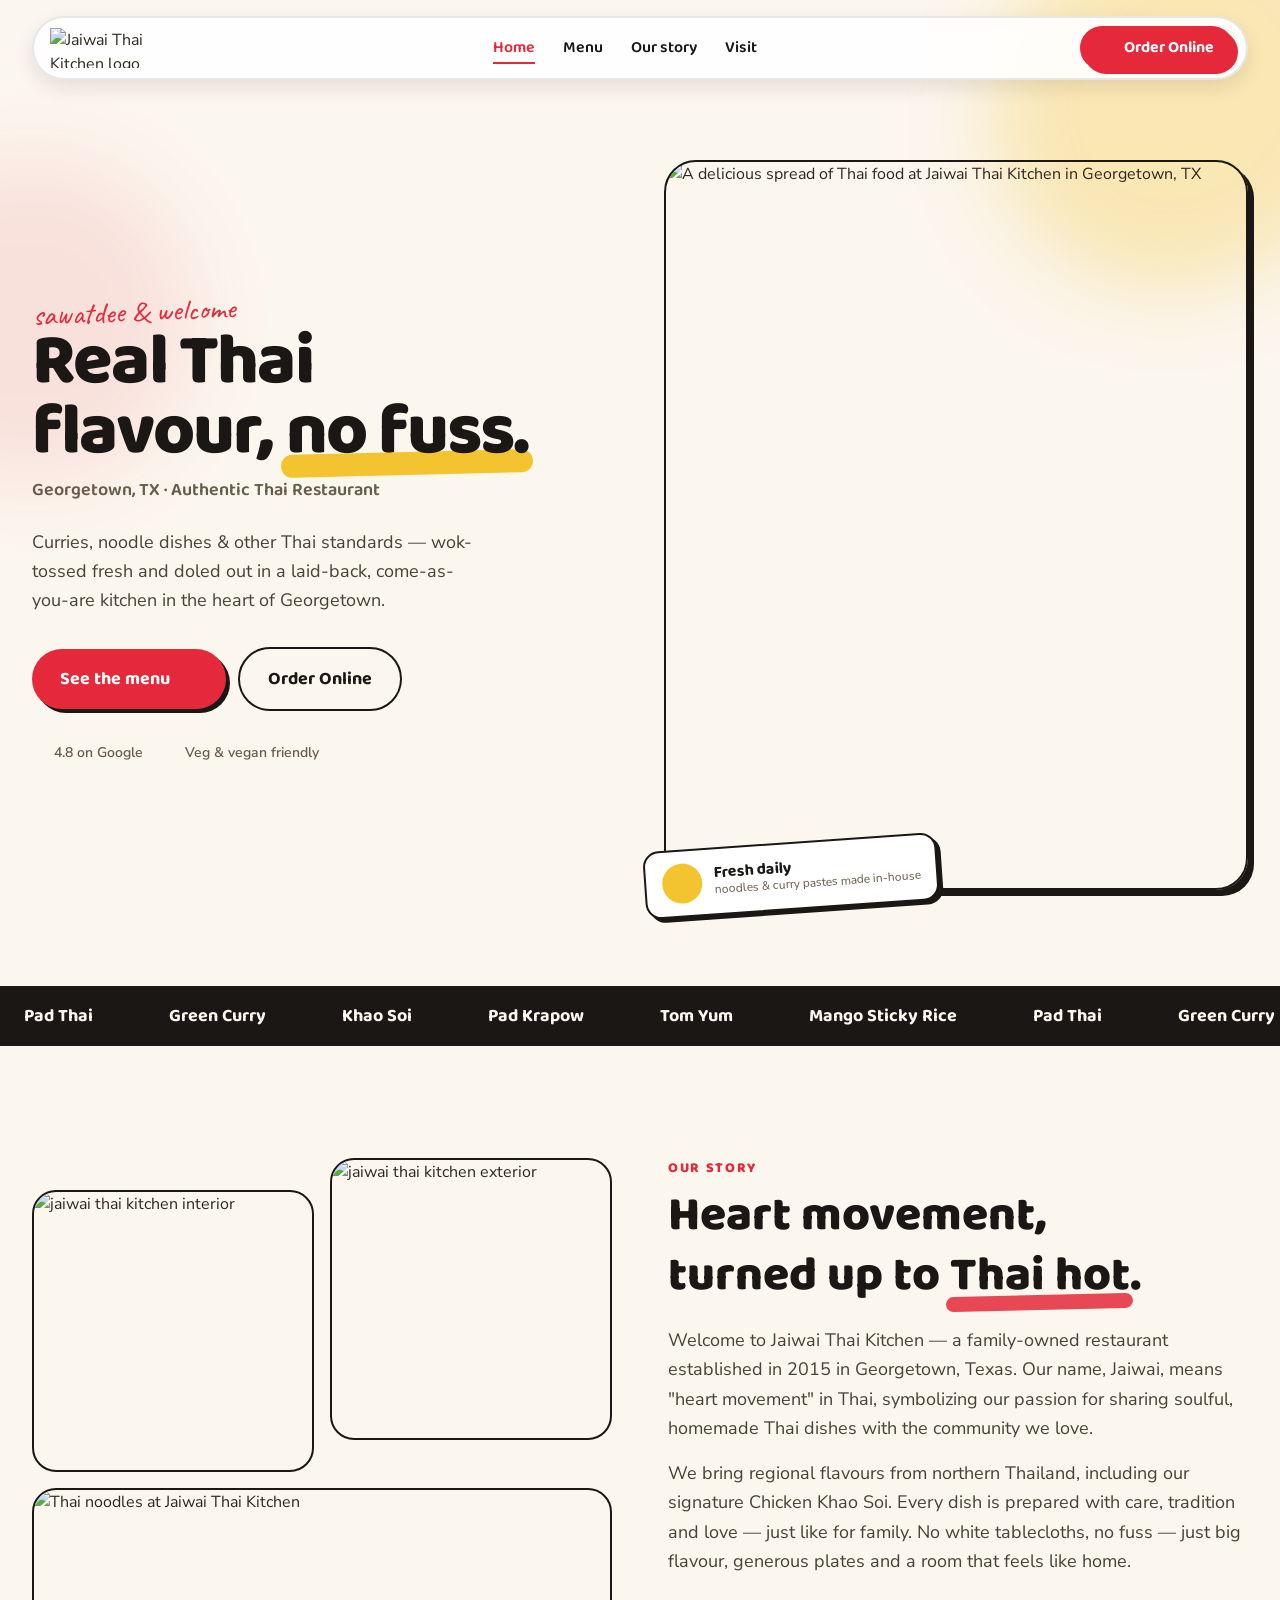
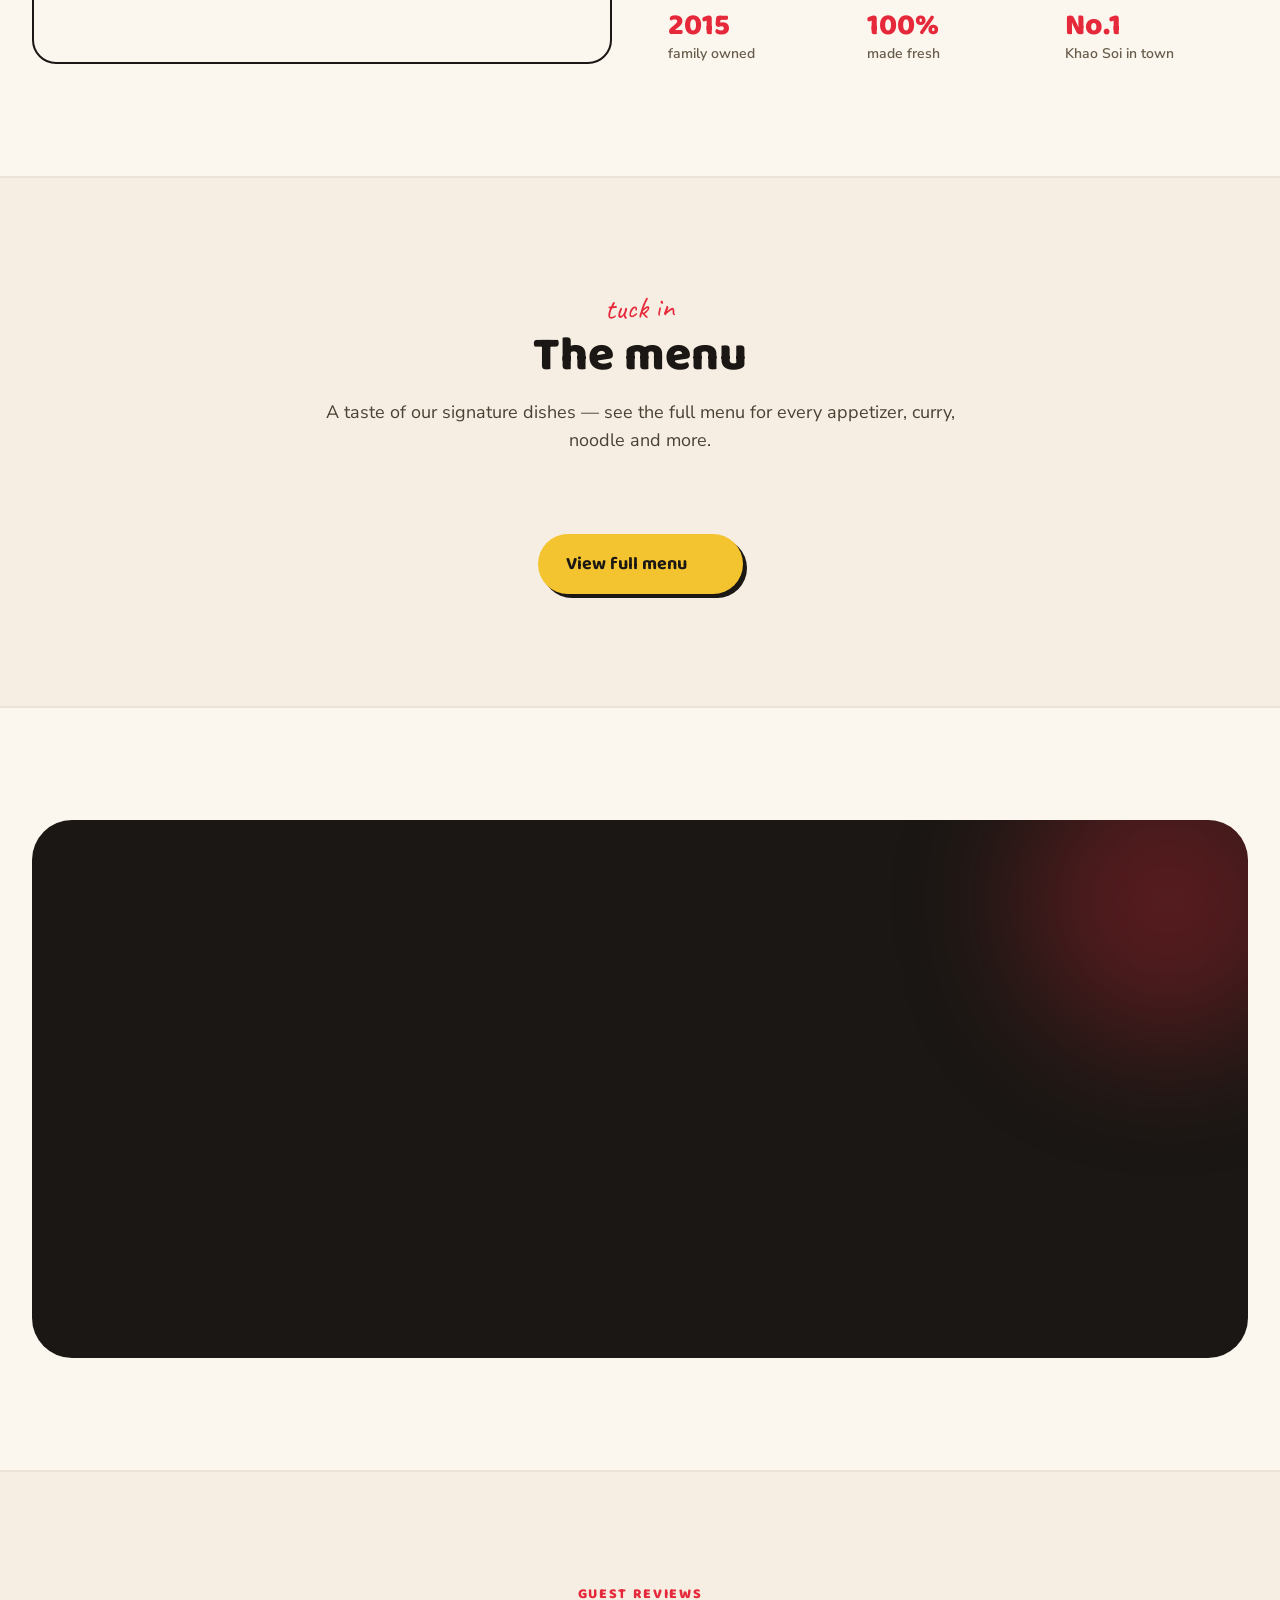
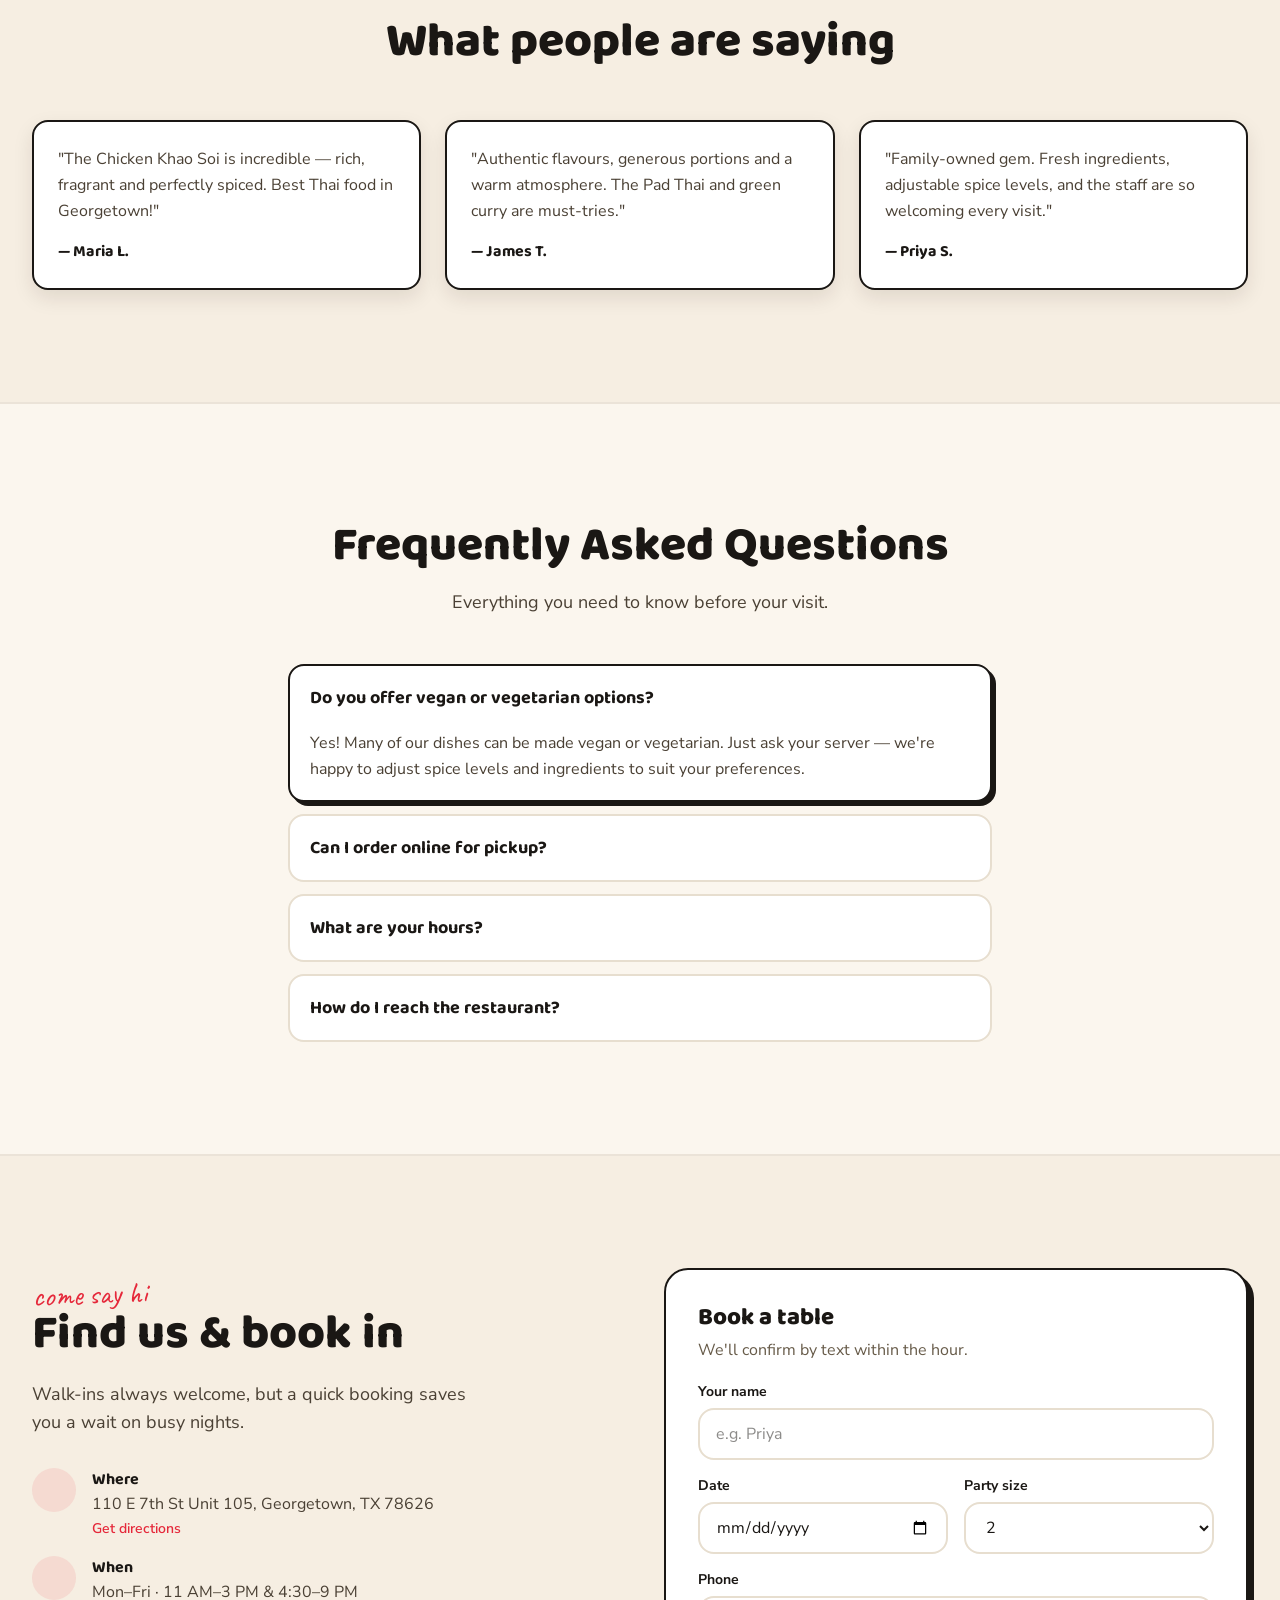
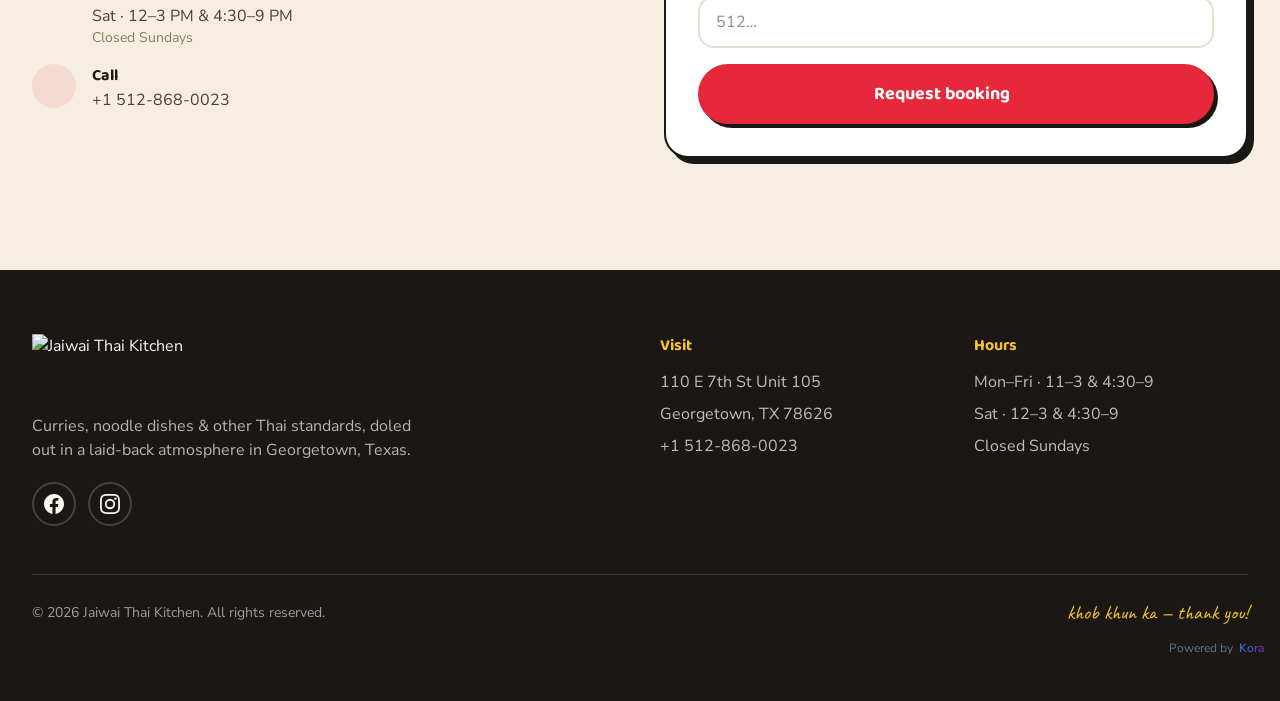
==== commit 587bd509: "Update structured data and remove unused files: Added @id to contact, index, and menu pages for impr" ====
--- a/index.html
+++ b/index.html
@@ -10,7 +10,7 @@
 <meta content="Experience authentic, homemade Thai dishes at Jaiwai Thai Kitchen in Georgetown, TX. From our signature Chicken Khao Soi to classic curries and noodles — order online or visit us today." property="og:description"/>
 <meta content="website" property="og:type"/>
 <meta content="https://quseprdus1.blob.core.windows.net/kora-business-images/user-media/64a4fddf-4cb8-4812-a21e-0d7f62331249/de8c94d8-887e-4625-825f-ec262dbc28df/1781201318_n970lg.webp" property="og:image"/>
-<meta content="https://jaiwai-thai-kitchen-staging.askkoraai.com" property="og:url"/>
+<meta content="https://jaiwai-thai-kitchen-live.askkoraai.com" property="og:url"/>
 <meta content="summary_large_image" name="twitter:card"/>
 <meta content="Jaiwai Thai Kitchen – Real Thai Flavour in Georgetown, TX" name="twitter:title"/>
 <meta content="Experience authentic, homemade Thai dishes at Jaiwai Thai Kitchen in Georgetown, TX. From our signature Chicken Khao Soi to classic curries and noodles — order online or visit us today." name="twitter:description"/>
@@ -18,7 +18,7 @@
 <link href="https://quseprdus1.blob.core.windows.net/kora-business-images/user-media/64a4fddf-4cb8-4812-a21e-0d7f62331249/de8c94d8-887e-4625-825f-ec262dbc28df/1781200640_tf1esy.png" rel="icon"/>
 <link href="https://quseprdus1.blob.core.windows.net/kora-business-images/user-media/64a4fddf-4cb8-4812-a21e-0d7f62331249/de8c94d8-887e-4625-825f-ec262dbc28df/1781200640_tf1esy.png" rel="shortcut icon"/>
 <link href="https://quseprdus1.blob.core.windows.net/kora-business-images/user-media/64a4fddf-4cb8-4812-a21e-0d7f62331249/de8c94d8-887e-4625-825f-ec262dbc28df/1781200640_tf1esy.png" rel="apple-touch-icon"/>
-<link href="https://jaiwai-thai-kitchen-staging.askkoraai.com" rel="canonical"/>
+<link href="https://jaiwai-thai-kitchen-live.askkoraai.com" rel="canonical"/>
 <link as="image" fetchpriority="high" href="https://quseprdus1.blob.core.windows.net/kora-business-images/user-media/64a4fddf-4cb8-4812-a21e-0d7f62331249/de8c94d8-887e-4625-825f-ec262dbc28df/1781201318_n970lg.webp" rel="preload"/>
 <script type="application/ld+json">{
   "@context": "https://schema.org",
@@ -26,6 +26,7 @@
     "Restaurant",
     "LocalBusiness"
   ],
+  "@id": "https://jaiwai-thai-kitchen-live.askkoraai.com/#restaurant",
   "name": "Jaiwai Thai Kitchen",
   "description": "Curries, noodle dishes and other Thai standards are doled out in a laid-back atmosphere. Family-owned Thai restaurant in Georgetown, Texas since 2015.",
   "address": {
@@ -45,7 +46,7 @@
   ],
   "image": "https://quseprdus1.blob.core.windows.net/kora-business-images/user-media/64a4fddf-4cb8-4812-a21e-0d7f62331249/de8c94d8-887e-4625-825f-ec262dbc28df/1781201318_n970lg.webp",
   "servesCuisine": "Thai",
-  "url": "https://jaiwai-thai-kitchen-staging.askkoraai.com",
+  "url": "https://jaiwai-thai-kitchen-live.askkoraai.com",
   "aggregateRating": {
     "@type": "AggregateRating",
     "ratingValue": "4.8",
@@ -95,7 +96,6 @@
 <link as="style" href="https://fonts.googleapis.com/css2?family=Baloo+2:wght@400;500;600;700;800&amp;family=Caveat:wght@500;600;700&amp;family=Nunito+Sans:opsz,wght@6..12,400;6..12,600;6..12,700;6..12,800&amp;display=swap" onload="this.onload=null;this.rel='stylesheet'" rel="preload"/>
 <noscript><link href="https://fonts.googleapis.com/css2?family=Baloo+2:wght@400;500;600;700;800&amp;family=Caveat:wght@500;600;700&amp;family=Nunito+Sans:opsz,wght@6..12,400;6..12,600;6..12,700;6..12,800&amp;display=swap" rel="stylesheet"/></noscript>
 <link href="assets/styles.css" rel="stylesheet"/>
-<link href="style.css" rel="stylesheet"/>
 </head>
 <body class="antialiased" data-page="home">
 <script>
@@ -473,7 +473,6 @@
 <i class="w-5 h-5" data-lucide="party-popper"></i> <span id="toastMsg">Booking requested!</span>
 </div>
 <script defer="" src="https://unpkg.com/lucide@latest/dist/umd/lucide.min.js"></script>
-<script defer="" src="js/menu-data.js"></script>
 <script defer="" src="js/main.js"></script>
 </body>
 </html>
--- a/assets/styles.css
+++ b/assets/styles.css
@@ -1,2 +1,2 @@
 /*! tailwindcss v4.2.1 | MIT License | https://tailwindcss.com */
-@layer properties{@supports (((-webkit-hyphens:none)) and (not (margin-trim:inline))) or ((-moz-orient:inline) and (not (color:rgb(from red r g b)))){*,:before,:after,::backdrop{--tw-translate-x:0;--tw-translate-y:0;--tw-translate-z:0;--tw-space-y-reverse:0;--tw-border-style:solid;--tw-leading:initial;--tw-font-weight:initial;--tw-tracking:initial;--tw-shadow:0 0 #0000;--tw-shadow-color:initial;--tw-shadow-alpha:100%;--tw-inset-shadow:0 0 #0000;--tw-inset-shadow-color:initial;--tw-inset-shadow-alpha:100%;--tw-ring-color:initial;--tw-ring-shadow:0 0 #0000;--tw-inset-ring-color:initial;--tw-inset-ring-shadow:0 0 #0000;--tw-ring-inset:initial;--tw-ring-offset-width:0px;--tw-ring-offset-color:#fff;--tw-ring-offset-shadow:0 0 #0000;--tw-blur:initial;--tw-brightness:initial;--tw-contrast:initial;--tw-grayscale:initial;--tw-hue-rotate:initial;--tw-invert:initial;--tw-opacity:initial;--tw-saturate:initial;--tw-sepia:initial;--tw-drop-shadow:initial;--tw-drop-shadow-color:initial;--tw-drop-shadow-alpha:100%;--tw-drop-shadow-size:initial;--tw-backdrop-blur:initial;--tw-backdrop-brightness:initial;--tw-backdrop-contrast:initial;--tw-backdrop-grayscale:initial;--tw-backdrop-hue-rotate:initial;--tw-backdrop-invert:initial;--tw-backdrop-opacity:initial;--tw-backdrop-saturate:initial;--tw-backdrop-sepia:initial;--tw-duration:initial}}}@layer theme{:root,:host{--font-sans:ui-sans-serif, system-ui, sans-serif, "Apple Color Emoji", "Segoe UI Emoji", "Segoe UI Symbol", "Noto Color Emoji";--font-mono:ui-monospace, SFMono-Regular, Menlo, Monaco, Consolas, "Liberation Mono", "Courier New", monospace;--color-white:#fff;--spacing:.25rem;--container-sm:24rem;--container-md:28rem;--container-2xl:42rem;--container-3xl:48rem;--container-4xl:56rem;--container-5xl:64rem;--container-7xl:80rem;--text-xs:.75rem;--text-xs--line-height:calc(1 / .75);--text-sm:.875rem;--text-sm--line-height:calc(1.25 / .875);--text-base:1rem;--text-base--line-height:calc(1.5 / 1);--text-lg:1.125rem;--text-lg--line-height:calc(1.75 / 1.125);--text-xl:1.25rem;--text-xl--line-height:calc(1.75 / 1.25);--text-2xl:1.5rem;--text-2xl--line-height:calc(2 / 1.5);--text-3xl:1.875rem;--text-3xl--line-height:calc(2.25 / 1.875);--text-4xl:2.25rem;--text-4xl--line-height:calc(2.5 / 2.25);--text-5xl:3rem;--text-5xl--line-height:1;--text-6xl:3.75rem;--text-6xl--line-height:1;--text-7xl:4.5rem;--text-7xl--line-height:1;--font-weight-semibold:600;--font-weight-bold:700;--font-weight-extrabold:800;--tracking-tight:-.025em;--tracking-wide:.025em;--leading-tight:1.25;--leading-snug:1.375;--leading-relaxed:1.625;--radius-xl:.75rem;--radius-2xl:1rem;--radius-3xl:1.5rem;--blur-2xl:40px;--blur-3xl:64px;--default-transition-duration:.15s;--default-transition-timing-function:cubic-bezier(.4, 0, .2, 1);--default-font-family:var(--font-sans);--default-mono-font-family:var(--font-mono);--color-chili:#e5283a;--color-chili-50:#fdecee;--color-chili-600:#c81e2f;--color-chili-700:#9e1626;--color-noodle:#f4c430;--color-noodle-400:#f4c430;--color-noodle-500:#e0ac10;--color-herb:#5e9e3f;--color-herb-100:#e6f0d9;--color-herb-700:#3c6a28;--color-curry-100:#fcebd7;--color-curry-700:#a85b14;--color-ink:#1a1714;--color-cream:#fbf6ee;--color-sand:#f3eadb;--color-paper:#fff;--color-n-400:#b0a38c;--color-n-500:#897b64;--color-n-600:#675b49;--color-n-700:#4a4034;--font-display:"Baloo 2", sans-serif;--font-hand:"Caveat", cursive;--radius-pill:999px;--radius-blob:60% 40% 55% 45% / 55% 45% 55% 45%}}@layer base{*,:after,:before,::backdrop{box-sizing:border-box;border:0 solid;margin:0;padding:0}::file-selector-button{box-sizing:border-box;border:0 solid;margin:0;padding:0}html,:host{-webkit-text-size-adjust:100%;tab-size:4;line-height:1.5;font-family:var(--default-font-family,ui-sans-serif, system-ui, sans-serif, "Apple Color Emoji", "Segoe UI Emoji", "Segoe UI Symbol", "Noto Color Emoji");font-feature-settings:var(--default-font-feature-settings,normal);font-variation-settings:var(--default-font-variation-settings,normal);-webkit-tap-highlight-color:transparent}hr{height:0;color:inherit;border-top-width:1px}abbr:where([title]){-webkit-text-decoration:underline dotted;text-decoration:underline dotted}h1,h2,h3,h4,h5,h6{font-size:inherit;font-weight:inherit}a{color:inherit;-webkit-text-decoration:inherit;-webkit-text-decoration:inherit;-webkit-text-decoration:inherit;text-decoration:inherit}b,strong{font-weight:bolder}code,kbd,samp,pre{font-family:var(--default-mono-font-family,ui-monospace, SFMono-Regular, Menlo, Monaco, Consolas, "Liberation Mono", "Courier New", monospace);font-feature-settings:var(--default-mono-font-feature-settings,normal);font-variation-settings:var(--default-mono-font-variation-settings,normal);font-size:1em}small{font-size:80%}sub,sup{vertical-align:baseline;font-size:75%;line-height:0;position:relative}sub{bottom:-.25em}sup{top:-.5em}table{text-indent:0;border-color:inherit;border-collapse:collapse}:-moz-focusring{outline:auto}progress{vertical-align:baseline}summary{display:list-item}ol,ul,menu{list-style:none}img,svg,video,canvas,audio,iframe,embed,object{vertical-align:middle;display:block}img,video{max-width:100%;height:auto}button,input,select,optgroup,textarea{font:inherit;font-feature-settings:inherit;font-variation-settings:inherit;letter-spacing:inherit;color:inherit;opacity:1;background-color:#0000;border-radius:0}::file-selector-button{font:inherit;font-feature-settings:inherit;font-variation-settings:inherit;letter-spacing:inherit;color:inherit;opacity:1;background-color:#0000;border-radius:0}:where(select:is([multiple],[size])) optgroup{font-weight:bolder}:where(select:is([multiple],[size])) optgroup option{padding-inline-start:20px}::file-selector-button{margin-inline-end:4px}::placeholder{opacity:1}@supports (not ((-webkit-appearance:-apple-pay-button))) or (contain-intrinsic-size:1px){::placeholder{color:currentColor}@supports (color:color-mix(in lab, red, red)){::placeholder{color:color-mix(in oklab, currentcolor 50%, transparent)}}}textarea{resize:vertical}::-webkit-search-decoration{-webkit-appearance:none}::-webkit-date-and-time-value{min-height:1lh;text-align:inherit}::-webkit-datetime-edit{display:inline-flex}::-webkit-datetime-edit-fields-wrapper{padding:0}::-webkit-datetime-edit{padding-block:0}::-webkit-datetime-edit-year-field{padding-block:0}::-webkit-datetime-edit-month-field{padding-block:0}::-webkit-datetime-edit-day-field{padding-block:0}::-webkit-datetime-edit-hour-field{padding-block:0}::-webkit-datetime-edit-minute-field{padding-block:0}::-webkit-datetime-edit-second-field{padding-block:0}::-webkit-datetime-edit-millisecond-field{padding-block:0}::-webkit-datetime-edit-meridiem-field{padding-block:0}::-webkit-calendar-picker-indicator{line-height:1}:-moz-ui-invalid{box-shadow:none}button,input:where([type=button],[type=reset],[type=submit]){appearance:button}::file-selector-button{appearance:button}::-webkit-inner-spin-button{height:auto}::-webkit-outer-spin-button{height:auto}[hidden]:where(:not([hidden=until-found])){display:none!important}}@layer components;@layer utilities{.pointer-events-auto{pointer-events:auto}.pointer-events-none{pointer-events:none}.absolute{position:absolute}.fixed{position:fixed}.relative{position:relative}.sticky{position:sticky}.inset-0{inset:calc(var(--spacing) * 0)}.inset-x-0{inset-inline:calc(var(--spacing) * 0)}.-top-16{top:calc(var(--spacing) * -16)}.-top-24{top:calc(var(--spacing) * -24)}.top-0{top:calc(var(--spacing) * 0)}.top-3{top:calc(var(--spacing) * 3)}.top-40{top:calc(var(--spacing) * 40)}.-right-16{right:calc(var(--spacing) * -16)}.-right-24{right:calc(var(--spacing) * -24)}.right-3{right:calc(var(--spacing) * 3)}.-bottom-5{bottom:calc(var(--spacing) * -5)}.bottom-6{bottom:calc(var(--spacing) * 6)}.-left-5{left:calc(var(--spacing) * -5)}.-left-32{left:calc(var(--spacing) * -32)}.left-1\/2{left:50%}.z-40{z-index:40}.z-50{z-index:50}.z-\[60\]{z-index:60}.order-1{order:1}.order-2{order:2}.col-span-2{grid-column:span 2/span 2}.container{width:100%}@media (min-width:40rem){.container{max-width:40rem}}@media (min-width:48rem){.container{max-width:48rem}}@media (min-width:64rem){.container{max-width:64rem}}@media (min-width:80rem){.container{max-width:80rem}}@media (min-width:96rem){.container{max-width:96rem}}.mx-auto{margin-inline:auto}.-mt-0\.5{margin-top:calc(var(--spacing) * -.5)}.mt-1{margin-top:calc(var(--spacing) * 1)}.mt-1\.5{margin-top:calc(var(--spacing) * 1.5)}.mt-2{margin-top:calc(var(--spacing) * 2)}.mt-3{margin-top:calc(var(--spacing) * 3)}.mt-4{margin-top:calc(var(--spacing) * 4)}.mt-5{margin-top:calc(var(--spacing) * 5)}.mt-6{margin-top:calc(var(--spacing) * 6)}.mt-7{margin-top:calc(var(--spacing) * 7)}.mt-8{margin-top:calc(var(--spacing) * 8)}.mt-10{margin-top:calc(var(--spacing) * 10)}.mt-12{margin-top:calc(var(--spacing) * 12)}.mb-1{margin-bottom:calc(var(--spacing) * 1)}.mb-1\.5{margin-bottom:calc(var(--spacing) * 1.5)}.mb-2{margin-bottom:calc(var(--spacing) * 2)}.mb-3{margin-bottom:calc(var(--spacing) * 3)}.mb-4{margin-bottom:calc(var(--spacing) * 4)}.mb-5{margin-bottom:calc(var(--spacing) * 5)}.mb-6{margin-bottom:calc(var(--spacing) * 6)}.mb-12{margin-bottom:calc(var(--spacing) * 12)}.mb-14{margin-bottom:calc(var(--spacing) * 14)}.block{display:block}.flex{display:flex}.grid{display:grid}.hidden{display:none}.inline-flex{display:inline-flex}.table{display:table}.aspect-\[4\/5\]{aspect-ratio:4/5}.aspect-\[5\/4\]{aspect-ratio:5/4}.aspect-square{aspect-ratio:1}.h-4{height:calc(var(--spacing) * 4)}.h-5{height:calc(var(--spacing) * 5)}.h-9{height:calc(var(--spacing) * 9)}.h-10{height:calc(var(--spacing) * 10)}.h-11{height:calc(var(--spacing) * 11)}.h-16{height:calc(var(--spacing) * 16)}.h-44{height:calc(var(--spacing) * 44)}.h-72{height:calc(var(--spacing) * 72)}.h-80{height:calc(var(--spacing) * 80)}.h-96{height:calc(var(--spacing) * 96)}.h-full{height:100%}.w-4{width:calc(var(--spacing) * 4)}.w-5{width:calc(var(--spacing) * 5)}.w-9{width:calc(var(--spacing) * 9)}.w-10{width:calc(var(--spacing) * 10)}.w-11{width:calc(var(--spacing) * 11)}.w-64{width:calc(var(--spacing) * 64)}.w-72{width:calc(var(--spacing) * 72)}.w-80{width:calc(var(--spacing) * 80)}.w-96{width:calc(var(--spacing) * 96)}.w-auto{width:auto}.w-full{width:100%}.max-w-2xl{max-width:var(--container-2xl)}.max-w-3xl{max-width:var(--container-3xl)}.max-w-4xl{max-width:var(--container-4xl)}.max-w-5xl{max-width:var(--container-5xl)}.max-w-7xl{max-width:var(--container-7xl)}.max-w-md{max-width:var(--container-md)}.max-w-sm{max-width:var(--container-sm)}.min-w-0{min-width:calc(var(--spacing) * 0)}.shrink-0{flex-shrink:0}.-translate-x-1\/2{--tw-translate-x:calc(calc(1 / 2 * 100%) * -1);translate:var(--tw-translate-x) var(--tw-translate-y)}.-translate-y-4{--tw-translate-y:calc(var(--spacing) * -4);translate:var(--tw-translate-x) var(--tw-translate-y)}.translate-y-24{--tw-translate-y:calc(var(--spacing) * 24);translate:var(--tw-translate-x) var(--tw-translate-y)}.-rotate-2{rotate:-2deg}.rotate-\[-4deg\]{rotate:-4deg}.grid-cols-2{grid-template-columns:repeat(2,minmax(0,1fr))}.grid-cols-3{grid-template-columns:repeat(3,minmax(0,1fr))}.flex-col{flex-direction:column}.flex-wrap{flex-wrap:wrap}.place-items-center{place-items:center}.items-baseline{align-items:baseline}.items-center{align-items:center}.items-start{align-items:flex-start}.justify-between{justify-content:space-between}.justify-center{justify-content:center}.gap-0\.5{gap:calc(var(--spacing) * .5)}.gap-1{gap:calc(var(--spacing) * 1)}.gap-1\.5{gap:calc(var(--spacing) * 1.5)}.gap-2{gap:calc(var(--spacing) * 2)}.gap-3{gap:calc(var(--spacing) * 3)}.gap-4{gap:calc(var(--spacing) * 4)}.gap-5{gap:calc(var(--spacing) * 5)}.gap-6{gap:calc(var(--spacing) * 6)}.gap-7{gap:calc(var(--spacing) * 7)}.gap-10{gap:calc(var(--spacing) * 10)}.gap-12{gap:calc(var(--spacing) * 12)}.gap-14{gap:calc(var(--spacing) * 14)}:where(.space-y-2>:not(:last-child)){--tw-space-y-reverse:0;margin-block-start:calc(calc(var(--spacing) * 2) * var(--tw-space-y-reverse));margin-block-end:calc(calc(var(--spacing) * 2) * calc(1 - var(--tw-space-y-reverse)))}:where(.space-y-4>:not(:last-child)){--tw-space-y-reverse:0;margin-block-start:calc(calc(var(--spacing) * 4) * var(--tw-space-y-reverse));margin-block-end:calc(calc(var(--spacing) * 4) * calc(1 - var(--tw-space-y-reverse)))}:where(.space-y-5>:not(:last-child)){--tw-space-y-reverse:0;margin-block-start:calc(calc(var(--spacing) * 5) * var(--tw-space-y-reverse));margin-block-end:calc(calc(var(--spacing) * 5) * calc(1 - var(--tw-space-y-reverse)))}:where(.space-y-8>:not(:last-child)){--tw-space-y-reverse:0;margin-block-start:calc(calc(var(--spacing) * 8) * var(--tw-space-y-reverse));margin-block-end:calc(calc(var(--spacing) * 8) * calc(1 - var(--tw-space-y-reverse)))}.self-end{align-self:flex-end}.overflow-hidden{overflow:hidden}.scroll-smooth{scroll-behavior:smooth}.rounded-2xl{border-radius:var(--radius-2xl)}.rounded-3xl{border-radius:var(--radius-3xl)}.rounded-\[2\.5rem\]{border-radius:2.5rem}.rounded-\[2rem\]{border-radius:2rem}.rounded-blob{border-radius:var(--radius-blob)}.rounded-full{border-radius:3.40282e38px}.rounded-pill{border-radius:var(--radius-pill)}.rounded-xl{border-radius:var(--radius-xl)}.border-0{border-style:var(--tw-border-style);border-width:0}.border-2{border-style:var(--tw-border-style);border-width:2px}.border-y-2{border-block-style:var(--tw-border-style);border-block-width:2px}.border-t{border-top-style:var(--tw-border-style);border-top-width:1px}.border-t-2{border-top-style:var(--tw-border-style);border-top-width:2px}.border-b-2{border-bottom-style:var(--tw-border-style);border-bottom-width:2px}.border-cream\/15{border-color:#fbf6ee26}@supports (color:color-mix(in lab, red, red)){.border-cream\/15{border-color:color-mix(in oklab, var(--color-cream) 15%, transparent)}}.border-cream\/20{border-color:#fbf6ee33}@supports (color:color-mix(in lab, red, red)){.border-cream\/20{border-color:color-mix(in oklab, var(--color-cream) 20%, transparent)}}.border-cream\/40{border-color:#fbf6ee66}@supports (color:color-mix(in lab, red, red)){.border-cream\/40{border-color:color-mix(in oklab, var(--color-cream) 40%, transparent)}}.border-ink{border-color:var(--color-ink)}.border-ink\/5{border-color:#1a17140d}@supports (color:color-mix(in lab, red, red)){.border-ink\/5{border-color:color-mix(in oklab, var(--color-ink) 5%, transparent)}}.border-ink\/10{border-color:#1a17141a}@supports (color:color-mix(in lab, red, red)){.border-ink\/10{border-color:color-mix(in oklab, var(--color-ink) 10%, transparent)}}.border-ink\/15{border-color:#1a171426}@supports (color:color-mix(in lab, red, red)){.border-ink\/15{border-color:color-mix(in oklab, var(--color-ink) 15%, transparent)}}.border-noodle{border-color:var(--color-noodle)}.bg-chili{background-color:var(--color-chili)}.bg-chili\/10{background-color:#e5283a1a}@supports (color:color-mix(in lab, red, red)){.bg-chili\/10{background-color:color-mix(in oklab, var(--color-chili) 10%, transparent)}}.bg-chili\/30{background-color:#e5283a4d}@supports (color:color-mix(in lab, red, red)){.bg-chili\/30{background-color:color-mix(in oklab, var(--color-chili) 30%, transparent)}}.bg-herb{background-color:var(--color-herb)}.bg-ink{background-color:var(--color-ink)}.bg-ink\/40{background-color:#1a171466}@supports (color:color-mix(in lab, red, red)){.bg-ink\/40{background-color:color-mix(in oklab, var(--color-ink) 40%, transparent)}}.bg-noodle{background-color:var(--color-noodle)}.bg-noodle\/30{background-color:#f4c4304d}@supports (color:color-mix(in lab, red, red)){.bg-noodle\/30{background-color:color-mix(in oklab, var(--color-noodle) 30%, transparent)}}.bg-paper{background-color:var(--color-paper)}.bg-paper\/90{background-color:#ffffffe6}@supports (color:color-mix(in lab, red, red)){.bg-paper\/90{background-color:color-mix(in oklab, var(--color-paper) 90%, transparent)}}.bg-sand\/60{background-color:#f3eadb99}@supports (color:color-mix(in lab, red, red)){.bg-sand\/60{background-color:color-mix(in oklab, var(--color-sand) 60%, transparent)}}.fill-noodle-400{fill:var(--color-noodle-400)}.object-cover{object-fit:cover}.p-5{padding:calc(var(--spacing) * 5)}.p-6{padding:calc(var(--spacing) * 6)}.p-8{padding:calc(var(--spacing) * 8)}.px-2{padding-inline:calc(var(--spacing) * 2)}.px-4{padding-inline:calc(var(--spacing) * 4)}.px-5{padding-inline:calc(var(--spacing) * 5)}.px-6{padding-inline:calc(var(--spacing) * 6)}.px-7{padding-inline:calc(var(--spacing) * 7)}.py-1\.5{padding-block:calc(var(--spacing) * 1.5)}.py-2{padding-block:calc(var(--spacing) * 2)}.py-2\.5{padding-block:calc(var(--spacing) * 2.5)}.py-3{padding-block:calc(var(--spacing) * 3)}.py-3\.5{padding-block:calc(var(--spacing) * 3.5)}.py-4{padding-block:calc(var(--spacing) * 4)}.py-20{padding-block:calc(var(--spacing) * 20)}.pt-6{padding-top:calc(var(--spacing) * 6)}.pt-12{padding-top:calc(var(--spacing) * 12)}.pt-16{padding-top:calc(var(--spacing) * 16)}.pt-32{padding-top:calc(var(--spacing) * 32)}.pr-3{padding-right:calc(var(--spacing) * 3)}.pb-2{padding-bottom:calc(var(--spacing) * 2)}.pb-8{padding-bottom:calc(var(--spacing) * 8)}.pb-16{padding-bottom:calc(var(--spacing) * 16)}.pb-20{padding-bottom:calc(var(--spacing) * 20)}.pl-4{padding-left:calc(var(--spacing) * 4)}.text-center{text-align:center}.text-left{text-align:left}.text-right{text-align:right}.font-display{font-family:var(--font-display)}.font-hand{font-family:var(--font-hand)}.text-2xl{font-size:var(--text-2xl);line-height:var(--tw-leading,var(--text-2xl--line-height))}.text-3xl{font-size:var(--text-3xl);line-height:var(--tw-leading,var(--text-3xl--line-height))}.text-4xl{font-size:var(--text-4xl);line-height:var(--tw-leading,var(--text-4xl--line-height))}.text-5xl{font-size:var(--text-5xl);line-height:var(--tw-leading,var(--text-5xl--line-height))}.text-base{font-size:var(--text-base);line-height:var(--tw-leading,var(--text-base--line-height))}.text-lg{font-size:var(--text-lg);line-height:var(--tw-leading,var(--text-lg--line-height))}.text-sm{font-size:var(--text-sm);line-height:var(--tw-leading,var(--text-sm--line-height))}.text-xl{font-size:var(--text-xl);line-height:var(--tw-leading,var(--text-xl--line-height))}.text-xs{font-size:var(--text-xs);line-height:var(--tw-leading,var(--text-xs--line-height))}.leading-\[0\.98\]{--tw-leading:.98;line-height:.98}.leading-none{--tw-leading:1;line-height:1}.leading-relaxed{--tw-leading:var(--leading-relaxed);line-height:var(--leading-relaxed)}.leading-snug{--tw-leading:var(--leading-snug);line-height:var(--leading-snug)}.leading-tight{--tw-leading:var(--leading-tight);line-height:var(--leading-tight)}.font-bold{--tw-font-weight:var(--font-weight-bold);font-weight:var(--font-weight-bold)}.font-extrabold{--tw-font-weight:var(--font-weight-extrabold);font-weight:var(--font-weight-extrabold)}.font-semibold{--tw-font-weight:var(--font-weight-semibold);font-weight:var(--font-weight-semibold)}.tracking-\[0\.12em\]{--tw-tracking:.12em;letter-spacing:.12em}.tracking-tight{--tw-tracking:var(--tracking-tight);letter-spacing:var(--tracking-tight)}.tracking-wide{--tw-tracking:var(--tracking-wide);letter-spacing:var(--tracking-wide)}.text-chili{color:var(--color-chili)}.text-cream{color:var(--color-cream)}.text-cream\/60{color:#fbf6ee99}@supports (color:color-mix(in lab, red, red)){.text-cream\/60{color:color-mix(in oklab, var(--color-cream) 60%, transparent)}}.text-cream\/70{color:#fbf6eeb3}@supports (color:color-mix(in lab, red, red)){.text-cream\/70{color:color-mix(in oklab, var(--color-cream) 70%, transparent)}}.text-cream\/75{color:#fbf6eebf}@supports (color:color-mix(in lab, red, red)){.text-cream\/75{color:color-mix(in oklab, var(--color-cream) 75%, transparent)}}.text-cream\/80{color:#fbf6eecc}@supports (color:color-mix(in lab, red, red)){.text-cream\/80{color:color-mix(in oklab, var(--color-cream) 80%, transparent)}}.text-herb{color:var(--color-herb)}.text-ink{color:var(--color-ink)}.text-n-500{color:var(--color-n-500)}.text-n-600{color:var(--color-n-600)}.text-n-700{color:var(--color-n-700)}.text-noodle{color:var(--color-noodle)}.text-noodle-500{color:var(--color-noodle-500)}.text-white{color:var(--color-white)}.uppercase{text-transform:uppercase}.antialiased{-webkit-font-smoothing:antialiased;-moz-osx-font-smoothing:grayscale}.opacity-0{opacity:0}.opacity-100{opacity:1}.shadow-lift{--tw-shadow:0 18px 40px var(--tw-shadow-color,#26180c24);box-shadow:var(--tw-inset-shadow), var(--tw-inset-ring-shadow), var(--tw-ring-offset-shadow), var(--tw-ring-shadow), var(--tw-shadow)}.shadow-pop{--tw-shadow:4px 4px 0 var(--tw-shadow-color,#1a1714);box-shadow:var(--tw-inset-shadow), var(--tw-inset-ring-shadow), var(--tw-ring-offset-shadow), var(--tw-ring-shadow), var(--tw-shadow)}.shadow-pop-lg{--tw-shadow:6px 6px 0 var(--tw-shadow-color,#1a1714);box-shadow:var(--tw-inset-shadow), var(--tw-inset-ring-shadow), var(--tw-ring-offset-shadow), var(--tw-ring-shadow), var(--tw-shadow)}.shadow-pop-red{--tw-shadow:4px 4px 0 var(--tw-shadow-color,#e5283a);box-shadow:var(--tw-inset-shadow), var(--tw-inset-ring-shadow), var(--tw-ring-offset-shadow), var(--tw-ring-shadow), var(--tw-shadow)}.shadow-soft{--tw-shadow:0 8px 20px var(--tw-shadow-color,#26180c1a);box-shadow:var(--tw-inset-shadow), var(--tw-inset-ring-shadow), var(--tw-ring-offset-shadow), var(--tw-ring-shadow), var(--tw-shadow)}.blur-2xl{--tw-blur:blur(var(--blur-2xl));filter:var(--tw-blur,) var(--tw-brightness,) var(--tw-contrast,) var(--tw-grayscale,) var(--tw-hue-rotate,) var(--tw-invert,) var(--tw-saturate,) var(--tw-sepia,) var(--tw-drop-shadow,)}.blur-3xl{--tw-blur:blur(var(--blur-3xl));filter:var(--tw-blur,) var(--tw-brightness,) var(--tw-contrast,) var(--tw-grayscale,) var(--tw-hue-rotate,) var(--tw-invert,) var(--tw-saturate,) var(--tw-sepia,) var(--tw-drop-shadow,)}.backdrop-blur{--tw-backdrop-blur:blur(8px);-webkit-backdrop-filter:var(--tw-backdrop-blur,) var(--tw-backdrop-brightness,) var(--tw-backdrop-contrast,) var(--tw-backdrop-grayscale,) var(--tw-backdrop-hue-rotate,) var(--tw-backdrop-invert,) var(--tw-backdrop-opacity,) var(--tw-backdrop-saturate,) var(--tw-backdrop-sepia,);backdrop-filter:var(--tw-backdrop-blur,) var(--tw-backdrop-brightness,) var(--tw-backdrop-contrast,) var(--tw-backdrop-grayscale,) var(--tw-backdrop-hue-rotate,) var(--tw-backdrop-invert,) var(--tw-backdrop-opacity,) var(--tw-backdrop-saturate,) var(--tw-backdrop-sepia,)}.transition{transition-property:color,background-color,border-color,outline-color,text-decoration-color,fill,stroke,--tw-gradient-from,--tw-gradient-via,--tw-gradient-to,opacity,box-shadow,transform,translate,scale,rotate,filter,-webkit-backdrop-filter,backdrop-filter,display,content-visibility,overlay,pointer-events;transition-timing-function:var(--tw-ease,var(--default-transition-timing-function));transition-duration:var(--tw-duration,var(--default-transition-duration))}.transition-all{transition-property:all;transition-timing-function:var(--tw-ease,var(--default-transition-timing-function));transition-duration:var(--tw-duration,var(--default-transition-duration))}.transition-opacity{transition-property:opacity;transition-timing-function:var(--tw-ease,var(--default-transition-timing-function));transition-duration:var(--tw-duration,var(--default-transition-duration))}.duration-300{--tw-duration:.3s;transition-duration:.3s}.duration-400{--tw-duration:.4s;transition-duration:.4s}.select-none{-webkit-user-select:none;user-select:none}@media (hover:hover){.hover\:bg-chili-600:hover{background-color:var(--color-chili-600)}.hover\:bg-cream\/10:hover{background-color:#fbf6ee1a}@supports (color:color-mix(in lab, red, red)){.hover\:bg-cream\/10:hover{background-color:color-mix(in oklab, var(--color-cream) 10%, transparent)}}.hover\:bg-ink:hover{background-color:var(--color-ink)}.hover\:bg-noodle-500:hover{background-color:var(--color-noodle-500)}.hover\:bg-sand:hover{background-color:var(--color-sand)}.hover\:text-chili:hover{color:var(--color-chili)}.hover\:text-cream:hover{color:var(--color-cream)}.hover\:text-noodle:hover{color:var(--color-noodle)}.hover\:underline:hover{text-decoration-line:underline}}.active\:translate-y-0\.5:active{--tw-translate-y:calc(var(--spacing) * .5);translate:var(--tw-translate-x) var(--tw-translate-y)}@media (min-width:40rem){.sm\:inline-flex{display:inline-flex}.sm\:h-\[450px\]{height:450px}.sm\:grid-cols-2{grid-template-columns:repeat(2,minmax(0,1fr))}.sm\:flex-row{flex-direction:row}.sm\:p-8{padding:calc(var(--spacing) * 8)}.sm\:p-14{padding:calc(var(--spacing) * 14)}.sm\:px-8{padding-inline:calc(var(--spacing) * 8)}.sm\:py-28{padding-block:calc(var(--spacing) * 28)}.sm\:pt-40{padding-top:calc(var(--spacing) * 40)}.sm\:pb-24{padding-bottom:calc(var(--spacing) * 24)}.sm\:text-4xl{font-size:var(--text-4xl);line-height:var(--tw-leading,var(--text-4xl--line-height))}.sm\:text-5xl{font-size:var(--text-5xl);line-height:var(--tw-leading,var(--text-5xl--line-height))}.sm\:text-6xl{font-size:var(--text-6xl);line-height:var(--tw-leading,var(--text-6xl--line-height))}}@media (min-width:48rem){.md\:flex{display:flex}.md\:hidden{display:none}.md\:grid-cols-3{grid-template-columns:repeat(3,minmax(0,1fr))}}@media (min-width:64rem){.lg\:order-1{order:1}.lg\:order-2{order:2}.lg\:col-span-2{grid-column:span 2/span 2}.lg\:grid-cols-2{grid-template-columns:repeat(2,minmax(0,1fr))}.lg\:grid-cols-3{grid-template-columns:repeat(3,minmax(0,1fr))}.lg\:grid-cols-4{grid-template-columns:repeat(4,minmax(0,1fr))}.lg\:text-7xl{font-size:var(--text-7xl);line-height:var(--tw-leading,var(--text-7xl--line-height))}}}@property --tw-translate-x{syntax:"*";inherits:false;initial-value:0}@property --tw-translate-y{syntax:"*";inherits:false;initial-value:0}@property --tw-translate-z{syntax:"*";inherits:false;initial-value:0}@property --tw-space-y-reverse{syntax:"*";inherits:false;initial-value:0}@property --tw-border-style{syntax:"*";inherits:false;initial-value:solid}@property --tw-leading{syntax:"*";inherits:false}@property --tw-font-weight{syntax:"*";inherits:false}@property --tw-tracking{syntax:"*";inherits:false}@property --tw-shadow{syntax:"*";inherits:false;initial-value:0 0 #0000}@property --tw-shadow-color{syntax:"*";inherits:false}@property --tw-shadow-alpha{syntax:"<percentage>";inherits:false;initial-value:100%}@property --tw-inset-shadow{syntax:"*";inherits:false;initial-value:0 0 #0000}@property --tw-inset-shadow-color{syntax:"*";inherits:false}@property --tw-inset-shadow-alpha{syntax:"<percentage>";inherits:false;initial-value:100%}@property --tw-ring-color{syntax:"*";inherits:false}@property --tw-ring-shadow{syntax:"*";inherits:false;initial-value:0 0 #0000}@property --tw-inset-ring-color{syntax:"*";inherits:false}@property --tw-inset-ring-shadow{syntax:"*";inherits:false;initial-value:0 0 #0000}@property --tw-ring-inset{syntax:"*";inherits:false}@property --tw-ring-offset-width{syntax:"<length>";inherits:false;initial-value:0}@property --tw-ring-offset-color{syntax:"*";inherits:false;initial-value:#fff}@property --tw-ring-offset-shadow{syntax:"*";inherits:false;initial-value:0 0 #0000}@property --tw-blur{syntax:"*";inherits:false}@property --tw-brightness{syntax:"*";inherits:false}@property --tw-contrast{syntax:"*";inherits:false}@property --tw-grayscale{syntax:"*";inherits:false}@property --tw-hue-rotate{syntax:"*";inherits:false}@property --tw-invert{syntax:"*";inherits:false}@property --tw-opacity{syntax:"*";inherits:false}@property --tw-saturate{syntax:"*";inherits:false}@property --tw-sepia{syntax:"*";inherits:false}@property --tw-drop-shadow{syntax:"*";inherits:false}@property --tw-drop-shadow-color{syntax:"*";inherits:false}@property --tw-drop-shadow-alpha{syntax:"<percentage>";inherits:false;initial-value:100%}@property --tw-drop-shadow-size{syntax:"*";inherits:false}@property --tw-backdrop-blur{syntax:"*";inherits:false}@property --tw-backdrop-brightness{syntax:"*";inherits:false}@property --tw-backdrop-contrast{syntax:"*";inherits:false}@property --tw-backdrop-grayscale{syntax:"*";inherits:false}@property --tw-backdrop-hue-rotate{syntax:"*";inherits:false}@property --tw-backdrop-invert{syntax:"*";inherits:false}@property --tw-backdrop-opacity{syntax:"*";inherits:false}@property --tw-backdrop-saturate{syntax:"*";inherits:false}@property --tw-backdrop-sepia{syntax:"*";inherits:false}@property --tw-duration{syntax:"*";inherits:false}+@layer properties{@supports (((-webkit-hyphens:none)) and (not (margin-trim:inline))) or ((-moz-orient:inline) and (not (color:rgb(from red r g b)))){*,:before,:after,::backdrop{--tw-translate-x:0;--tw-translate-y:0;--tw-translate-z:0;--tw-space-y-reverse:0;--tw-border-style:solid;--tw-leading:initial;--tw-font-weight:initial;--tw-tracking:initial;--tw-shadow:0 0 #0000;--tw-shadow-color:initial;--tw-shadow-alpha:100%;--tw-inset-shadow:0 0 #0000;--tw-inset-shadow-color:initial;--tw-inset-shadow-alpha:100%;--tw-ring-color:initial;--tw-ring-shadow:0 0 #0000;--tw-inset-ring-color:initial;--tw-inset-ring-shadow:0 0 #0000;--tw-ring-inset:initial;--tw-ring-offset-width:0px;--tw-ring-offset-color:#fff;--tw-ring-offset-shadow:0 0 #0000;--tw-blur:initial;--tw-brightness:initial;--tw-contrast:initial;--tw-grayscale:initial;--tw-hue-rotate:initial;--tw-invert:initial;--tw-opacity:initial;--tw-saturate:initial;--tw-sepia:initial;--tw-drop-shadow:initial;--tw-drop-shadow-color:initial;--tw-drop-shadow-alpha:100%;--tw-drop-shadow-size:initial;--tw-backdrop-blur:initial;--tw-backdrop-brightness:initial;--tw-backdrop-contrast:initial;--tw-backdrop-grayscale:initial;--tw-backdrop-hue-rotate:initial;--tw-backdrop-invert:initial;--tw-backdrop-opacity:initial;--tw-backdrop-saturate:initial;--tw-backdrop-sepia:initial;--tw-duration:initial}}}@layer theme{:root,:host{--font-sans:ui-sans-serif, system-ui, sans-serif, "Apple Color Emoji", "Segoe UI Emoji", "Segoe UI Symbol", "Noto Color Emoji";--font-mono:ui-monospace, SFMono-Regular, Menlo, Monaco, Consolas, "Liberation Mono", "Courier New", monospace;--color-white:#fff;--spacing:.25rem;--container-sm:24rem;--container-md:28rem;--container-2xl:42rem;--container-3xl:48rem;--container-4xl:56rem;--container-5xl:64rem;--container-7xl:80rem;--text-xs:.75rem;--text-xs--line-height:calc(1 / .75);--text-sm:.875rem;--text-sm--line-height:calc(1.25 / .875);--text-base:1rem;--text-base--line-height:calc(1.5 / 1);--text-lg:1.125rem;--text-lg--line-height:calc(1.75 / 1.125);--text-xl:1.25rem;--text-xl--line-height:calc(1.75 / 1.25);--text-2xl:1.5rem;--text-2xl--line-height:calc(2 / 1.5);--text-3xl:1.875rem;--text-3xl--line-height:calc(2.25 / 1.875);--text-4xl:2.25rem;--text-4xl--line-height:calc(2.5 / 2.25);--text-5xl:3rem;--text-5xl--line-height:1;--text-6xl:3.75rem;--text-6xl--line-height:1;--text-7xl:4.5rem;--text-7xl--line-height:1;--font-weight-semibold:600;--font-weight-bold:700;--font-weight-extrabold:800;--tracking-tight:-.025em;--tracking-wide:.025em;--leading-tight:1.25;--leading-snug:1.375;--leading-relaxed:1.625;--radius-xl:.75rem;--radius-2xl:1rem;--radius-3xl:1.5rem;--blur-2xl:40px;--blur-3xl:64px;--default-transition-duration:.15s;--default-transition-timing-function:cubic-bezier(.4, 0, .2, 1);--default-font-family:var(--font-sans);--default-mono-font-family:var(--font-mono);--color-chili:#e5283a;--color-chili-600:#c81e2f;--color-noodle:#f4c430;--color-noodle-400:#f4c430;--color-noodle-500:#e0ac10;--color-herb:#5e9e3f;--color-ink:#1a1714;--color-cream:#fbf6ee;--color-sand:#f3eadb;--color-paper:#fff;--color-n-500:#897b64;--color-n-600:#675b49;--color-n-700:#4a4034;--font-display:"Baloo 2", sans-serif;--font-hand:"Caveat", cursive;--radius-pill:999px;--radius-blob:60% 40% 55% 45% / 55% 45% 55% 45%}}@layer base{*,:after,:before,::backdrop{box-sizing:border-box;border:0 solid;margin:0;padding:0}::file-selector-button{box-sizing:border-box;border:0 solid;margin:0;padding:0}html,:host{-webkit-text-size-adjust:100%;tab-size:4;line-height:1.5;font-family:var(--default-font-family,ui-sans-serif, system-ui, sans-serif, "Apple Color Emoji", "Segoe UI Emoji", "Segoe UI Symbol", "Noto Color Emoji");font-feature-settings:var(--default-font-feature-settings,normal);font-variation-settings:var(--default-font-variation-settings,normal);-webkit-tap-highlight-color:transparent}hr{height:0;color:inherit;border-top-width:1px}abbr:where([title]){-webkit-text-decoration:underline dotted;text-decoration:underline dotted}h1,h2,h3,h4,h5,h6{font-size:inherit;font-weight:inherit}a{color:inherit;-webkit-text-decoration:inherit;-webkit-text-decoration:inherit;-webkit-text-decoration:inherit;text-decoration:inherit}b,strong{font-weight:bolder}code,kbd,samp,pre{font-family:var(--default-mono-font-family,ui-monospace, SFMono-Regular, Menlo, Monaco, Consolas, "Liberation Mono", "Courier New", monospace);font-feature-settings:var(--default-mono-font-feature-settings,normal);font-variation-settings:var(--default-mono-font-variation-settings,normal);font-size:1em}small{font-size:80%}sub,sup{vertical-align:baseline;font-size:75%;line-height:0;position:relative}sub{bottom:-.25em}sup{top:-.5em}table{text-indent:0;border-color:inherit;border-collapse:collapse}:-moz-focusring{outline:auto}progress{vertical-align:baseline}summary{display:list-item}ol,ul,menu{list-style:none}img,svg,video,canvas,audio,iframe,embed,object{vertical-align:middle;display:block}img,video{max-width:100%;height:auto}button,input,select,optgroup,textarea{font:inherit;font-feature-settings:inherit;font-variation-settings:inherit;letter-spacing:inherit;color:inherit;opacity:1;background-color:#0000;border-radius:0}::file-selector-button{font:inherit;font-feature-settings:inherit;font-variation-settings:inherit;letter-spacing:inherit;color:inherit;opacity:1;background-color:#0000;border-radius:0}:where(select:is([multiple],[size])) optgroup{font-weight:bolder}:where(select:is([multiple],[size])) optgroup option{padding-inline-start:20px}::file-selector-button{margin-inline-end:4px}::placeholder{opacity:1}@supports (not ((-webkit-appearance:-apple-pay-button))) or (contain-intrinsic-size:1px){::placeholder{color:currentColor}@supports (color:color-mix(in lab, red, red)){::placeholder{color:color-mix(in oklab, currentcolor 50%, transparent)}}}textarea{resize:vertical}::-webkit-search-decoration{-webkit-appearance:none}::-webkit-date-and-time-value{min-height:1lh;text-align:inherit}::-webkit-datetime-edit{display:inline-flex}::-webkit-datetime-edit-fields-wrapper{padding:0}::-webkit-datetime-edit{padding-block:0}::-webkit-datetime-edit-year-field{padding-block:0}::-webkit-datetime-edit-month-field{padding-block:0}::-webkit-datetime-edit-day-field{padding-block:0}::-webkit-datetime-edit-hour-field{padding-block:0}::-webkit-datetime-edit-minute-field{padding-block:0}::-webkit-datetime-edit-second-field{padding-block:0}::-webkit-datetime-edit-millisecond-field{padding-block:0}::-webkit-datetime-edit-meridiem-field{padding-block:0}::-webkit-calendar-picker-indicator{line-height:1}:-moz-ui-invalid{box-shadow:none}button,input:where([type=button],[type=reset],[type=submit]){appearance:button}::file-selector-button{appearance:button}::-webkit-inner-spin-button{height:auto}::-webkit-outer-spin-button{height:auto}[hidden]:where(:not([hidden=until-found])){display:none!important}}@layer components;@layer utilities{.pointer-events-auto{pointer-events:auto}.pointer-events-none{pointer-events:none}.absolute{position:absolute}.fixed{position:fixed}.relative{position:relative}.inset-0{inset:calc(var(--spacing) * 0)}.inset-x-0{inset-inline:calc(var(--spacing) * 0)}.-top-16{top:calc(var(--spacing) * -16)}.-top-24{top:calc(var(--spacing) * -24)}.top-0{top:calc(var(--spacing) * 0)}.top-3{top:calc(var(--spacing) * 3)}.top-40{top:calc(var(--spacing) * 40)}.-right-16{right:calc(var(--spacing) * -16)}.-right-24{right:calc(var(--spacing) * -24)}.right-3{right:calc(var(--spacing) * 3)}.-bottom-5{bottom:calc(var(--spacing) * -5)}.bottom-6{bottom:calc(var(--spacing) * 6)}.-left-5{left:calc(var(--spacing) * -5)}.-left-32{left:calc(var(--spacing) * -32)}.left-1\/2{left:50%}.z-40{z-index:40}.z-50{z-index:50}.z-\[60\]{z-index:60}.order-1{order:1}.order-2{order:2}.col-span-2{grid-column:span 2/span 2}.mx-auto{margin-inline:auto}.-mt-0\.5{margin-top:calc(var(--spacing) * -.5)}.mt-1{margin-top:calc(var(--spacing) * 1)}.mt-1\.5{margin-top:calc(var(--spacing) * 1.5)}.mt-2{margin-top:calc(var(--spacing) * 2)}.mt-3{margin-top:calc(var(--spacing) * 3)}.mt-4{margin-top:calc(var(--spacing) * 4)}.mt-5{margin-top:calc(var(--spacing) * 5)}.mt-6{margin-top:calc(var(--spacing) * 6)}.mt-7{margin-top:calc(var(--spacing) * 7)}.mt-8{margin-top:calc(var(--spacing) * 8)}.mt-10{margin-top:calc(var(--spacing) * 10)}.mt-12{margin-top:calc(var(--spacing) * 12)}.mb-1{margin-bottom:calc(var(--spacing) * 1)}.mb-1\.5{margin-bottom:calc(var(--spacing) * 1.5)}.mb-3{margin-bottom:calc(var(--spacing) * 3)}.mb-4{margin-bottom:calc(var(--spacing) * 4)}.mb-5{margin-bottom:calc(var(--spacing) * 5)}.mb-12{margin-bottom:calc(var(--spacing) * 12)}.block{display:block}.flex{display:flex}.grid{display:grid}.hidden{display:none}.inline-flex{display:inline-flex}.table{display:table}.aspect-\[4\/5\]{aspect-ratio:4/5}.aspect-\[5\/4\]{aspect-ratio:5/4}.aspect-square{aspect-ratio:1}.h-4{height:calc(var(--spacing) * 4)}.h-5{height:calc(var(--spacing) * 5)}.h-9{height:calc(var(--spacing) * 9)}.h-10{height:calc(var(--spacing) * 10)}.h-11{height:calc(var(--spacing) * 11)}.h-16{height:calc(var(--spacing) * 16)}.h-44{height:calc(var(--spacing) * 44)}.h-72{height:calc(var(--spacing) * 72)}.h-80{height:calc(var(--spacing) * 80)}.h-96{height:calc(var(--spacing) * 96)}.h-full{height:100%}.w-4{width:calc(var(--spacing) * 4)}.w-5{width:calc(var(--spacing) * 5)}.w-9{width:calc(var(--spacing) * 9)}.w-10{width:calc(var(--spacing) * 10)}.w-11{width:calc(var(--spacing) * 11)}.w-64{width:calc(var(--spacing) * 64)}.w-72{width:calc(var(--spacing) * 72)}.w-80{width:calc(var(--spacing) * 80)}.w-96{width:calc(var(--spacing) * 96)}.w-auto{width:auto}.w-full{width:100%}.max-w-2xl{max-width:var(--container-2xl)}.max-w-3xl{max-width:var(--container-3xl)}.max-w-4xl{max-width:var(--container-4xl)}.max-w-5xl{max-width:var(--container-5xl)}.max-w-7xl{max-width:var(--container-7xl)}.max-w-md{max-width:var(--container-md)}.max-w-sm{max-width:var(--container-sm)}.shrink-0{flex-shrink:0}.-translate-x-1\/2{--tw-translate-x:calc(calc(1 / 2 * 100%) * -1);translate:var(--tw-translate-x) var(--tw-translate-y)}.-translate-y-4{--tw-translate-y:calc(var(--spacing) * -4);translate:var(--tw-translate-x) var(--tw-translate-y)}.translate-y-24{--tw-translate-y:calc(var(--spacing) * 24);translate:var(--tw-translate-x) var(--tw-translate-y)}.-rotate-2{rotate:-2deg}.rotate-\[-4deg\]{rotate:-4deg}.grid-cols-2{grid-template-columns:repeat(2,minmax(0,1fr))}.grid-cols-3{grid-template-columns:repeat(3,minmax(0,1fr))}.flex-col{flex-direction:column}.flex-wrap{flex-wrap:wrap}.place-items-center{place-items:center}.items-baseline{align-items:baseline}.items-center{align-items:center}.items-start{align-items:flex-start}.justify-between{justify-content:space-between}.justify-center{justify-content:center}.gap-0\.5{gap:calc(var(--spacing) * .5)}.gap-1{gap:calc(var(--spacing) * 1)}.gap-1\.5{gap:calc(var(--spacing) * 1.5)}.gap-2{gap:calc(var(--spacing) * 2)}.gap-3{gap:calc(var(--spacing) * 3)}.gap-4{gap:calc(var(--spacing) * 4)}.gap-5{gap:calc(var(--spacing) * 5)}.gap-6{gap:calc(var(--spacing) * 6)}.gap-7{gap:calc(var(--spacing) * 7)}.gap-10{gap:calc(var(--spacing) * 10)}.gap-12{gap:calc(var(--spacing) * 12)}.gap-14{gap:calc(var(--spacing) * 14)}:where(.space-y-2>:not(:last-child)){--tw-space-y-reverse:0;margin-block-start:calc(calc(var(--spacing) * 2) * var(--tw-space-y-reverse));margin-block-end:calc(calc(var(--spacing) * 2) * calc(1 - var(--tw-space-y-reverse)))}:where(.space-y-4>:not(:last-child)){--tw-space-y-reverse:0;margin-block-start:calc(calc(var(--spacing) * 4) * var(--tw-space-y-reverse));margin-block-end:calc(calc(var(--spacing) * 4) * calc(1 - var(--tw-space-y-reverse)))}:where(.space-y-8>:not(:last-child)){--tw-space-y-reverse:0;margin-block-start:calc(calc(var(--spacing) * 8) * var(--tw-space-y-reverse));margin-block-end:calc(calc(var(--spacing) * 8) * calc(1 - var(--tw-space-y-reverse)))}.self-end{align-self:flex-end}.overflow-hidden{overflow:hidden}.scroll-smooth{scroll-behavior:smooth}.rounded-2xl{border-radius:var(--radius-2xl)}.rounded-3xl{border-radius:var(--radius-3xl)}.rounded-\[2\.5rem\]{border-radius:2.5rem}.rounded-\[2rem\]{border-radius:2rem}.rounded-blob{border-radius:var(--radius-blob)}.rounded-full{border-radius:3.40282e38px}.rounded-pill{border-radius:var(--radius-pill)}.rounded-xl{border-radius:var(--radius-xl)}.border-0{border-style:var(--tw-border-style);border-width:0}.border-2{border-style:var(--tw-border-style);border-width:2px}.border-y-2{border-block-style:var(--tw-border-style);border-block-width:2px}.border-t{border-top-style:var(--tw-border-style);border-top-width:1px}.border-t-2{border-top-style:var(--tw-border-style);border-top-width:2px}.border-cream\/15{border-color:#fbf6ee26}@supports (color:color-mix(in lab, red, red)){.border-cream\/15{border-color:color-mix(in oklab, var(--color-cream) 15%, transparent)}}.border-cream\/20{border-color:#fbf6ee33}@supports (color:color-mix(in lab, red, red)){.border-cream\/20{border-color:color-mix(in oklab, var(--color-cream) 20%, transparent)}}.border-cream\/40{border-color:#fbf6ee66}@supports (color:color-mix(in lab, red, red)){.border-cream\/40{border-color:color-mix(in oklab, var(--color-cream) 40%, transparent)}}.border-ink{border-color:var(--color-ink)}.border-ink\/5{border-color:#1a17140d}@supports (color:color-mix(in lab, red, red)){.border-ink\/5{border-color:color-mix(in oklab, var(--color-ink) 5%, transparent)}}.border-ink\/10{border-color:#1a17141a}@supports (color:color-mix(in lab, red, red)){.border-ink\/10{border-color:color-mix(in oklab, var(--color-ink) 10%, transparent)}}.border-ink\/15{border-color:#1a171426}@supports (color:color-mix(in lab, red, red)){.border-ink\/15{border-color:color-mix(in oklab, var(--color-ink) 15%, transparent)}}.bg-chili{background-color:var(--color-chili)}.bg-chili\/10{background-color:#e5283a1a}@supports (color:color-mix(in lab, red, red)){.bg-chili\/10{background-color:color-mix(in oklab, var(--color-chili) 10%, transparent)}}.bg-chili\/30{background-color:#e5283a4d}@supports (color:color-mix(in lab, red, red)){.bg-chili\/30{background-color:color-mix(in oklab, var(--color-chili) 30%, transparent)}}.bg-herb{background-color:var(--color-herb)}.bg-ink{background-color:var(--color-ink)}.bg-ink\/40{background-color:#1a171466}@supports (color:color-mix(in lab, red, red)){.bg-ink\/40{background-color:color-mix(in oklab, var(--color-ink) 40%, transparent)}}.bg-noodle{background-color:var(--color-noodle)}.bg-noodle\/30{background-color:#f4c4304d}@supports (color:color-mix(in lab, red, red)){.bg-noodle\/30{background-color:color-mix(in oklab, var(--color-noodle) 30%, transparent)}}.bg-paper{background-color:var(--color-paper)}.bg-paper\/90{background-color:#ffffffe6}@supports (color:color-mix(in lab, red, red)){.bg-paper\/90{background-color:color-mix(in oklab, var(--color-paper) 90%, transparent)}}.bg-sand\/60{background-color:#f3eadb99}@supports (color:color-mix(in lab, red, red)){.bg-sand\/60{background-color:color-mix(in oklab, var(--color-sand) 60%, transparent)}}.fill-noodle-400{fill:var(--color-noodle-400)}.object-cover{object-fit:cover}.p-5{padding:calc(var(--spacing) * 5)}.p-6{padding:calc(var(--spacing) * 6)}.p-8{padding:calc(var(--spacing) * 8)}.px-2{padding-inline:calc(var(--spacing) * 2)}.px-4{padding-inline:calc(var(--spacing) * 4)}.px-5{padding-inline:calc(var(--spacing) * 5)}.px-6{padding-inline:calc(var(--spacing) * 6)}.px-7{padding-inline:calc(var(--spacing) * 7)}.py-1\.5{padding-block:calc(var(--spacing) * 1.5)}.py-2{padding-block:calc(var(--spacing) * 2)}.py-2\.5{padding-block:calc(var(--spacing) * 2.5)}.py-3{padding-block:calc(var(--spacing) * 3)}.py-3\.5{padding-block:calc(var(--spacing) * 3.5)}.py-4{padding-block:calc(var(--spacing) * 4)}.py-20{padding-block:calc(var(--spacing) * 20)}.pt-6{padding-top:calc(var(--spacing) * 6)}.pt-12{padding-top:calc(var(--spacing) * 12)}.pt-16{padding-top:calc(var(--spacing) * 16)}.pt-32{padding-top:calc(var(--spacing) * 32)}.pr-3{padding-right:calc(var(--spacing) * 3)}.pb-8{padding-bottom:calc(var(--spacing) * 8)}.pb-16{padding-bottom:calc(var(--spacing) * 16)}.pb-20{padding-bottom:calc(var(--spacing) * 20)}.pl-4{padding-left:calc(var(--spacing) * 4)}.text-center{text-align:center}.text-left{text-align:left}.text-right{text-align:right}.font-display{font-family:var(--font-display)}.font-hand{font-family:var(--font-hand)}.text-2xl{font-size:var(--text-2xl);line-height:var(--tw-leading,var(--text-2xl--line-height))}.text-3xl{font-size:var(--text-3xl);line-height:var(--tw-leading,var(--text-3xl--line-height))}.text-4xl{font-size:var(--text-4xl);line-height:var(--tw-leading,var(--text-4xl--line-height))}.text-5xl{font-size:var(--text-5xl);line-height:var(--tw-leading,var(--text-5xl--line-height))}.text-base{font-size:var(--text-base);line-height:var(--tw-leading,var(--text-base--line-height))}.text-lg{font-size:var(--text-lg);line-height:var(--tw-leading,var(--text-lg--line-height))}.text-sm{font-size:var(--text-sm);line-height:var(--tw-leading,var(--text-sm--line-height))}.text-xl{font-size:var(--text-xl);line-height:var(--tw-leading,var(--text-xl--line-height))}.text-xs{font-size:var(--text-xs);line-height:var(--tw-leading,var(--text-xs--line-height))}.leading-\[0\.98\]{--tw-leading:.98;line-height:.98}.leading-none{--tw-leading:1;line-height:1}.leading-relaxed{--tw-leading:var(--leading-relaxed);line-height:var(--leading-relaxed)}.leading-snug{--tw-leading:var(--leading-snug);line-height:var(--leading-snug)}.leading-tight{--tw-leading:var(--leading-tight);line-height:var(--leading-tight)}.font-bold{--tw-font-weight:var(--font-weight-bold);font-weight:var(--font-weight-bold)}.font-extrabold{--tw-font-weight:var(--font-weight-extrabold);font-weight:var(--font-weight-extrabold)}.font-semibold{--tw-font-weight:var(--font-weight-semibold);font-weight:var(--font-weight-semibold)}.tracking-\[0\.12em\]{--tw-tracking:.12em;letter-spacing:.12em}.tracking-tight{--tw-tracking:var(--tracking-tight);letter-spacing:var(--tracking-tight)}.tracking-wide{--tw-tracking:var(--tracking-wide);letter-spacing:var(--tracking-wide)}.text-chili{color:var(--color-chili)}.text-cream{color:var(--color-cream)}.text-cream\/60{color:#fbf6ee99}@supports (color:color-mix(in lab, red, red)){.text-cream\/60{color:color-mix(in oklab, var(--color-cream) 60%, transparent)}}.text-cream\/70{color:#fbf6eeb3}@supports (color:color-mix(in lab, red, red)){.text-cream\/70{color:color-mix(in oklab, var(--color-cream) 70%, transparent)}}.text-cream\/75{color:#fbf6eebf}@supports (color:color-mix(in lab, red, red)){.text-cream\/75{color:color-mix(in oklab, var(--color-cream) 75%, transparent)}}.text-cream\/80{color:#fbf6eecc}@supports (color:color-mix(in lab, red, red)){.text-cream\/80{color:color-mix(in oklab, var(--color-cream) 80%, transparent)}}.text-herb{color:var(--color-herb)}.text-ink{color:var(--color-ink)}.text-n-500{color:var(--color-n-500)}.text-n-600{color:var(--color-n-600)}.text-n-700{color:var(--color-n-700)}.text-noodle{color:var(--color-noodle)}.text-noodle-500{color:var(--color-noodle-500)}.text-white{color:var(--color-white)}.uppercase{text-transform:uppercase}.antialiased{-webkit-font-smoothing:antialiased;-moz-osx-font-smoothing:grayscale}.opacity-0{opacity:0}.opacity-100{opacity:1}.shadow-lift{--tw-shadow:0 18px 40px var(--tw-shadow-color,#26180c24);box-shadow:var(--tw-inset-shadow), var(--tw-inset-ring-shadow), var(--tw-ring-offset-shadow), var(--tw-ring-shadow), var(--tw-shadow)}.shadow-pop{--tw-shadow:4px 4px 0 var(--tw-shadow-color,#1a1714);box-shadow:var(--tw-inset-shadow), var(--tw-inset-ring-shadow), var(--tw-ring-offset-shadow), var(--tw-ring-shadow), var(--tw-shadow)}.shadow-pop-lg{--tw-shadow:6px 6px 0 var(--tw-shadow-color,#1a1714);box-shadow:var(--tw-inset-shadow), var(--tw-inset-ring-shadow), var(--tw-ring-offset-shadow), var(--tw-ring-shadow), var(--tw-shadow)}.shadow-pop-red{--tw-shadow:4px 4px 0 var(--tw-shadow-color,#e5283a);box-shadow:var(--tw-inset-shadow), var(--tw-inset-ring-shadow), var(--tw-ring-offset-shadow), var(--tw-ring-shadow), var(--tw-shadow)}.shadow-soft{--tw-shadow:0 8px 20px var(--tw-shadow-color,#26180c1a);box-shadow:var(--tw-inset-shadow), var(--tw-inset-ring-shadow), var(--tw-ring-offset-shadow), var(--tw-ring-shadow), var(--tw-shadow)}.blur-2xl{--tw-blur:blur(var(--blur-2xl));filter:var(--tw-blur,) var(--tw-brightness,) var(--tw-contrast,) var(--tw-grayscale,) var(--tw-hue-rotate,) var(--tw-invert,) var(--tw-saturate,) var(--tw-sepia,) var(--tw-drop-shadow,)}.blur-3xl{--tw-blur:blur(var(--blur-3xl));filter:var(--tw-blur,) var(--tw-brightness,) var(--tw-contrast,) var(--tw-grayscale,) var(--tw-hue-rotate,) var(--tw-invert,) var(--tw-saturate,) var(--tw-sepia,) var(--tw-drop-shadow,)}.backdrop-blur{--tw-backdrop-blur:blur(8px);-webkit-backdrop-filter:var(--tw-backdrop-blur,) var(--tw-backdrop-brightness,) var(--tw-backdrop-contrast,) var(--tw-backdrop-grayscale,) var(--tw-backdrop-hue-rotate,) var(--tw-backdrop-invert,) var(--tw-backdrop-opacity,) var(--tw-backdrop-saturate,) var(--tw-backdrop-sepia,);backdrop-filter:var(--tw-backdrop-blur,) var(--tw-backdrop-brightness,) var(--tw-backdrop-contrast,) var(--tw-backdrop-grayscale,) var(--tw-backdrop-hue-rotate,) var(--tw-backdrop-invert,) var(--tw-backdrop-opacity,) var(--tw-backdrop-saturate,) var(--tw-backdrop-sepia,)}.transition{transition-property:color,background-color,border-color,outline-color,text-decoration-color,fill,stroke,--tw-gradient-from,--tw-gradient-via,--tw-gradient-to,opacity,box-shadow,transform,translate,scale,rotate,filter,-webkit-backdrop-filter,backdrop-filter,display,content-visibility,overlay,pointer-events;transition-timing-function:var(--tw-ease,var(--default-transition-timing-function));transition-duration:var(--tw-duration,var(--default-transition-duration))}.transition-all{transition-property:all;transition-timing-function:var(--tw-ease,var(--default-transition-timing-function));transition-duration:var(--tw-duration,var(--default-transition-duration))}.transition-opacity{transition-property:opacity;transition-timing-function:var(--tw-ease,var(--default-transition-timing-function));transition-duration:var(--tw-duration,var(--default-transition-duration))}.duration-300{--tw-duration:.3s;transition-duration:.3s}.duration-400{--tw-duration:.4s;transition-duration:.4s}.select-none{-webkit-user-select:none;user-select:none}@media (hover:hover){.hover\:bg-chili-600:hover{background-color:var(--color-chili-600)}.hover\:bg-cream\/10:hover{background-color:#fbf6ee1a}@supports (color:color-mix(in lab, red, red)){.hover\:bg-cream\/10:hover{background-color:color-mix(in oklab, var(--color-cream) 10%, transparent)}}.hover\:bg-ink:hover{background-color:var(--color-ink)}.hover\:bg-noodle-500:hover{background-color:var(--color-noodle-500)}.hover\:bg-sand:hover{background-color:var(--color-sand)}.hover\:text-chili:hover{color:var(--color-chili)}.hover\:text-cream:hover{color:var(--color-cream)}.hover\:text-noodle:hover{color:var(--color-noodle)}.hover\:underline:hover{text-decoration-line:underline}}.active\:translate-y-0\.5:active{--tw-translate-y:calc(var(--spacing) * .5);translate:var(--tw-translate-x) var(--tw-translate-y)}@media (min-width:40rem){.sm\:inline-flex{display:inline-flex}.sm\:h-\[450px\]{height:450px}.sm\:grid-cols-2{grid-template-columns:repeat(2,minmax(0,1fr))}.sm\:flex-row{flex-direction:row}.sm\:p-8{padding:calc(var(--spacing) * 8)}.sm\:p-14{padding:calc(var(--spacing) * 14)}.sm\:px-8{padding-inline:calc(var(--spacing) * 8)}.sm\:py-28{padding-block:calc(var(--spacing) * 28)}.sm\:pt-40{padding-top:calc(var(--spacing) * 40)}.sm\:pb-24{padding-bottom:calc(var(--spacing) * 24)}.sm\:text-5xl{font-size:var(--text-5xl);line-height:var(--tw-leading,var(--text-5xl--line-height))}.sm\:text-6xl{font-size:var(--text-6xl);line-height:var(--tw-leading,var(--text-6xl--line-height))}}@media (min-width:48rem){.md\:flex{display:flex}.md\:hidden{display:none}.md\:grid-cols-3{grid-template-columns:repeat(3,minmax(0,1fr))}}@media (min-width:64rem){.lg\:order-1{order:1}.lg\:order-2{order:2}.lg\:col-span-2{grid-column:span 2/span 2}.lg\:grid-cols-2{grid-template-columns:repeat(2,minmax(0,1fr))}.lg\:grid-cols-3{grid-template-columns:repeat(3,minmax(0,1fr))}.lg\:grid-cols-4{grid-template-columns:repeat(4,minmax(0,1fr))}.lg\:text-7xl{font-size:var(--text-7xl);line-height:var(--tw-leading,var(--text-7xl--line-height))}}}:root{scroll-behavior:smooth;--header-scroll-offset:5.5rem}html{scroll-padding-top:var(--header-scroll-offset)}body{color:#2e2820;background:#fbf6ee;font-family:Nunito Sans,sans-serif}.font-display{font-family:"Baloo 2",sans-serif}.font-hand{font-family:Caveat,cursive}::selection{color:#1a1714;background:#fbe38a}.brush{display:inline-block;position:relative}.brush:after{content:"";z-index:-1;background:#f4c430;border-radius:999px;height:.32em;position:absolute;bottom:-.1em;left:-2%;right:-2%;transform:rotate(-1.4deg)}.brush-red:after{opacity:.85;background:#e5283a}.photo-slot{background:radial-gradient(120% 120% at 20% 10%,#fdf0c2 0%,#f3eadb 45%,#e7decf 100%);position:relative;overflow:hidden}.photo-slot:before{content:"";background-image:radial-gradient(#1a171408 1.4px,#0000 1.4px);background-size:14px 14px;position:absolute;inset:0}.photo-slot .ps-label{z-index:1;position:relative}.marquee{white-space:nowrap;gap:0;animation:28s linear infinite jw-scroll;display:flex}@keyframes jw-scroll{to{transform:translate(-50%)}}.marquee-wrap:hover .marquee{animation-play-state:paused}.reveal{opacity:1;transform:none}@supports (animation-timeline:view()){.reveal{opacity:0;animation:linear both jw-reveal;animation-timeline:view();animation-range:entry cover 30%;transform:translateY(24px)}}@keyframes jw-reveal{to{opacity:1;transform:none}}.reveal.in{opacity:1;transform:none}.js-reveal-pending{opacity:0;transition:opacity .7s cubic-bezier(.22,1,.36,1),transform .7s cubic-bezier(.22,1,.36,1);transform:translateY(24px)}.js-reveal-pending.in{opacity:1;transform:none}.chili-on path{fill:#e5283a;stroke:#c81e2f}.chili-off path{fill:none;stroke:#d4c8b5}.nav-link{position:relative}.nav-link:after{content:"";background:#e5283a;height:2px;transition:right .25s cubic-bezier(.22,1,.36,1);position:absolute;bottom:-4px;left:0;right:100%}.nav-link:hover:after,.nav-link.is-active:after{right:0}.nav-link.is-active{color:#e5283a}.tab{color:#4a4034;cursor:pointer;background:#fff;border:2px solid #e7decf;border-radius:999px;padding:9px 18px;font-family:"Baloo 2",sans-serif;font-size:15px;font-weight:700;transition:all .2s cubic-bezier(.22,1,.36,1)}.tab:hover{border-color:#1a1714}.tab.is-active{color:#fbf6ee;background:#1a1714;border-color:#1a1714}.field{color:#1a1714;background:#fff;border:2px solid #e7decf;border-radius:16px;outline:none;width:100%;padding:12px 16px;font-family:Nunito Sans,sans-serif;font-size:16px;transition:border-color .2s,box-shadow .2s}.field:focus{border-color:#e5283a;box-shadow:0 0 0 4px #fdecee}.menu-card{transition:transform .25s cubic-bezier(.34,1.56,.64,1),box-shadow .25s}.menu-card:hover{transform:translateY(-4px);box-shadow:6px 6px #1a1714}.menu-list-item{border-bottom:2px solid #e7decf;margin-bottom:1.25rem;padding-bottom:1.25rem}.menu-list-item:last-child{border-bottom:none;margin-bottom:0;padding-bottom:0}.footer-social-link{color:#fbf6ee;border:2px solid #fbf6ee33;border-radius:9999px;place-items:center;width:2.75rem;height:2.75rem;transition:background-color .2s,border-color .2s;display:grid}.footer-social-link:hover{background:#fbf6ee1a;border-color:#fbf6ee66}.footer-social-icon{fill:currentColor;width:1.25rem;height:1.25rem}.faq-accordion{flex-direction:column;gap:.75rem;display:flex}.faq-item{background:#fff;border:2px solid #e7decf;border-radius:1rem;transition:border-color .2s,box-shadow .2s;overflow:hidden}.faq-item.is-open{border-color:#1a1714;box-shadow:4px 4px #1a1714}.faq-trigger{cursor:pointer;text-align:left;background:0 0;border:none;justify-content:space-between;align-items:center;gap:1rem;width:100%;padding:1.125rem 1.25rem;display:flex}.faq-trigger:hover{background:#fbf6ee}.faq-icon{transition:transform .25s cubic-bezier(.22,1,.36,1)}.faq-item.is-open .faq-icon{transform:rotate(180deg)}.faq-panel{grid-template-rows:0fr;transition:grid-template-rows .3s cubic-bezier(.22,1,.36,1);display:grid}.faq-item.is-open .faq-panel{grid-template-rows:1fr}.faq-panel-inner{min-height:0;overflow:hidden}.faq-panel-inner p{margin:0;padding:0 1.25rem 1.125rem}@media (prefers-reduced-motion:reduce){.marquee{animation:none}.reveal,.js-reveal-pending{opacity:1;animation:none;transform:none}.faq-panel,.faq-icon{transition:none}}#menuPageSections .kora-menu{--km-accent:#e5283a}#menuPageSections .kora-menu .kora-menu__section{scroll-margin-top:var(--header-scroll-offset);margin:0 0 3.5rem}#menuPageSections .kora-menu .kora-menu__nav{display:none}#menuPageSections .kora-menu .kora-menu__section-title{color:#1a1714;border-bottom:2px solid #f4c430;margin:0 0 1.5rem;padding-bottom:.5rem;font-family:"Baloo 2",sans-serif;font-size:1.875rem;font-weight:800;line-height:2.25rem}@media (min-width:40rem){#menuPageSections .kora-menu .kora-menu__section-title{font-size:2.25rem;line-height:2.5rem}}#menuPageSections .kora-menu .kora-menu__section-title:has(+.kora-menu__section-desc){margin-bottom:.5rem}#menuPageSections .kora-menu .kora-menu__section-desc{color:#675b49;opacity:1;margin:0 0 1.5rem;font-size:.875rem;line-height:1.25rem}#menuPageSections .kora-menu .kora-menu__items{display:block}#menuPageSections .kora-menu .kora-menu__item{border-bottom:2px solid #e7decf;margin-bottom:1.25rem;padding-bottom:1.25rem;display:block}#menuPageSections .kora-menu .kora-menu__item:last-child{border-bottom:none;margin-bottom:0;padding-bottom:0}#menuPageSections .kora-menu .kora-menu__item-body{grid-template-columns:minmax(0,1fr) auto;align-items:start;column-gap:1rem;display:grid}#menuPageSections .kora-menu .kora-menu__item-head{display:contents}#menuPageSections .kora-menu .kora-menu__item-name{color:#1a1714;grid-area:1/1;margin:0;font-family:"Baloo 2",sans-serif;font-size:1.125rem;font-weight:700;line-height:1.75rem}#menuPageSections .kora-menu .kora-menu__item-price,#menuPageSections .kora-menu .kora-menu__prices{color:#e5283a;grid-area:1/2;font-family:"Baloo 2",sans-serif;font-weight:700}#menuPageSections .kora-menu .kora-menu__item-note{color:#897b64;opacity:1;grid-area:2/1;margin:0;font-family:Caveat,cursive;font-size:1rem;font-style:normal;line-height:1.5rem}#menuPageSections .kora-menu .kora-menu__item-desc{color:#675b49;opacity:1;grid-area:3/1;margin:.25rem 0 0;font-size:.875rem;line-height:1.25rem}#menuPageSections .kora-menu .kora-menu__prices{gap:0;display:flex}#menuPageSections .kora-menu .kora-menu__prices li+li:before{content:" / ";white-space:pre}#menuPageSections .kora-menu .kora-menu__price-label{clip:rect(0 0 0 0);white-space:nowrap;width:1px;height:1px;position:absolute;overflow:hidden}#menuPageSections .kora-menu .kora-menu__price-value{color:inherit;font-weight:700}#menuPageSections .kora-menu .kora-menu__tags{display:none}@property --tw-translate-x{syntax:"*";inherits:false;initial-value:0}@property --tw-translate-y{syntax:"*";inherits:false;initial-value:0}@property --tw-translate-z{syntax:"*";inherits:false;initial-value:0}@property --tw-space-y-reverse{syntax:"*";inherits:false;initial-value:0}@property --tw-border-style{syntax:"*";inherits:false;initial-value:solid}@property --tw-leading{syntax:"*";inherits:false}@property --tw-font-weight{syntax:"*";inherits:false}@property --tw-tracking{syntax:"*";inherits:false}@property --tw-shadow{syntax:"*";inherits:false;initial-value:0 0 #0000}@property --tw-shadow-color{syntax:"*";inherits:false}@property --tw-shadow-alpha{syntax:"<percentage>";inherits:false;initial-value:100%}@property --tw-inset-shadow{syntax:"*";inherits:false;initial-value:0 0 #0000}@property --tw-inset-shadow-color{syntax:"*";inherits:false}@property --tw-inset-shadow-alpha{syntax:"<percentage>";inherits:false;initial-value:100%}@property --tw-ring-color{syntax:"*";inherits:false}@property --tw-ring-shadow{syntax:"*";inherits:false;initial-value:0 0 #0000}@property --tw-inset-ring-color{syntax:"*";inherits:false}@property --tw-inset-ring-shadow{syntax:"*";inherits:false;initial-value:0 0 #0000}@property --tw-ring-inset{syntax:"*";inherits:false}@property --tw-ring-offset-width{syntax:"<length>";inherits:false;initial-value:0}@property --tw-ring-offset-color{syntax:"*";inherits:false;initial-value:#fff}@property --tw-ring-offset-shadow{syntax:"*";inherits:false;initial-value:0 0 #0000}@property --tw-blur{syntax:"*";inherits:false}@property --tw-brightness{syntax:"*";inherits:false}@property --tw-contrast{syntax:"*";inherits:false}@property --tw-grayscale{syntax:"*";inherits:false}@property --tw-hue-rotate{syntax:"*";inherits:false}@property --tw-invert{syntax:"*";inherits:false}@property --tw-opacity{syntax:"*";inherits:false}@property --tw-saturate{syntax:"*";inherits:false}@property --tw-sepia{syntax:"*";inherits:false}@property --tw-drop-shadow{syntax:"*";inherits:false}@property --tw-drop-shadow-color{syntax:"*";inherits:false}@property --tw-drop-shadow-alpha{syntax:"<percentage>";inherits:false;initial-value:100%}@property --tw-drop-shadow-size{syntax:"*";inherits:false}@property --tw-backdrop-blur{syntax:"*";inherits:false}@property --tw-backdrop-brightness{syntax:"*";inherits:false}@property --tw-backdrop-contrast{syntax:"*";inherits:false}@property --tw-backdrop-grayscale{syntax:"*";inherits:false}@property --tw-backdrop-hue-rotate{syntax:"*";inherits:false}@property --tw-backdrop-invert{syntax:"*";inherits:false}@property --tw-backdrop-opacity{syntax:"*";inherits:false}@property --tw-backdrop-saturate{syntax:"*";inherits:false}@property --tw-backdrop-sepia{syntax:"*";inherits:false}@property --tw-duration{syntax:"*";inherits:false}
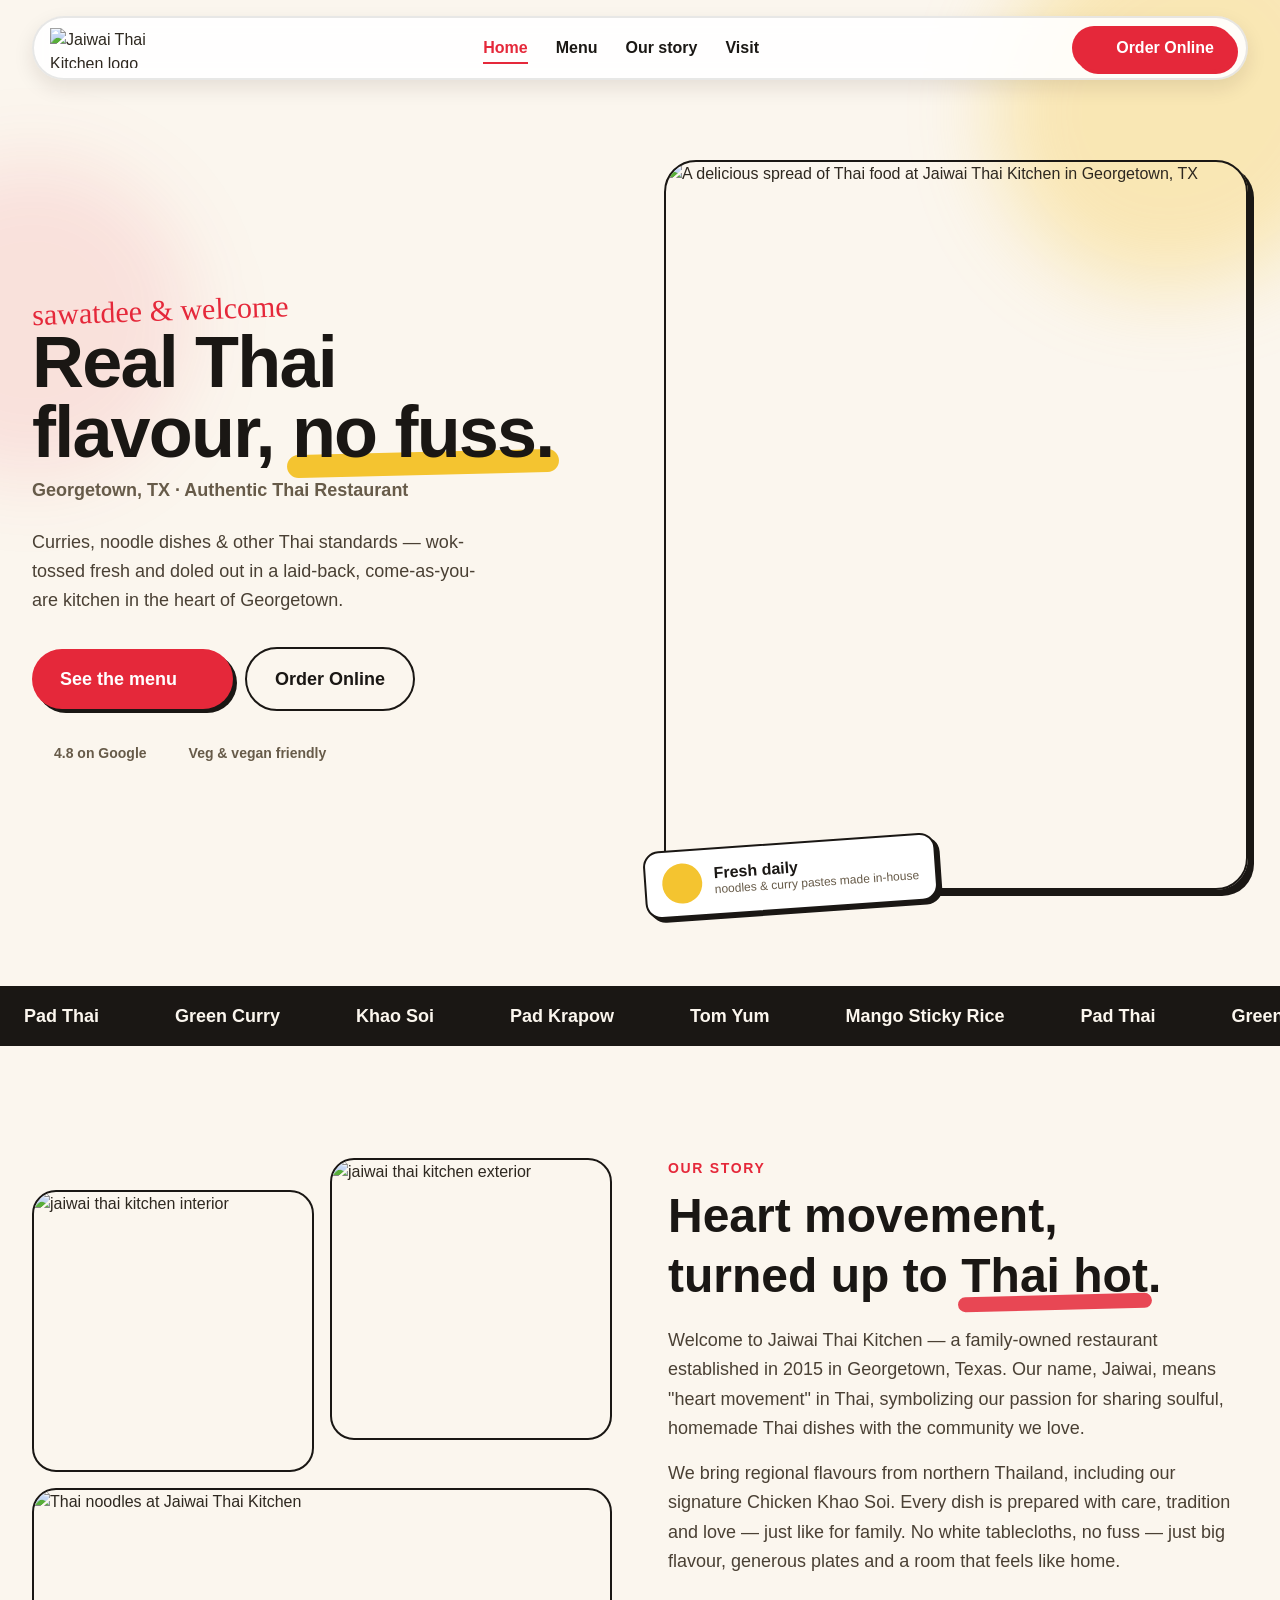
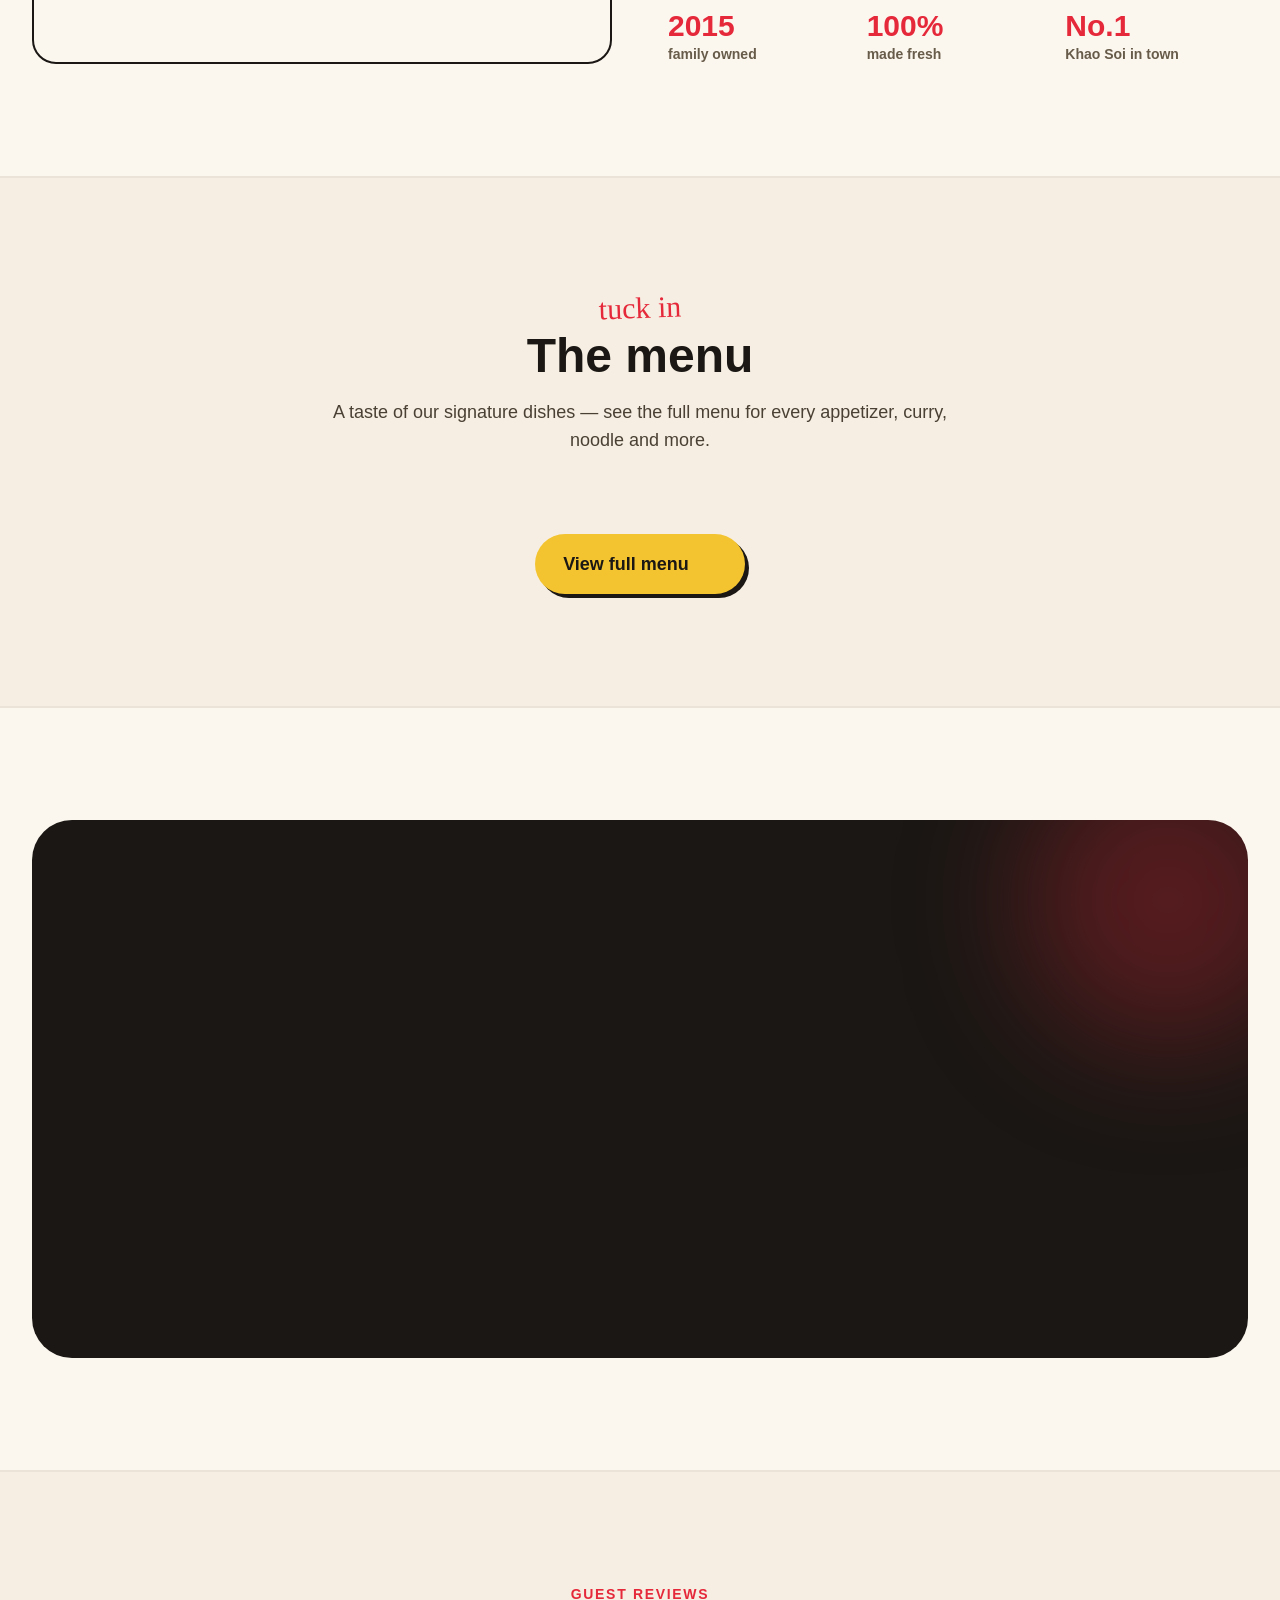
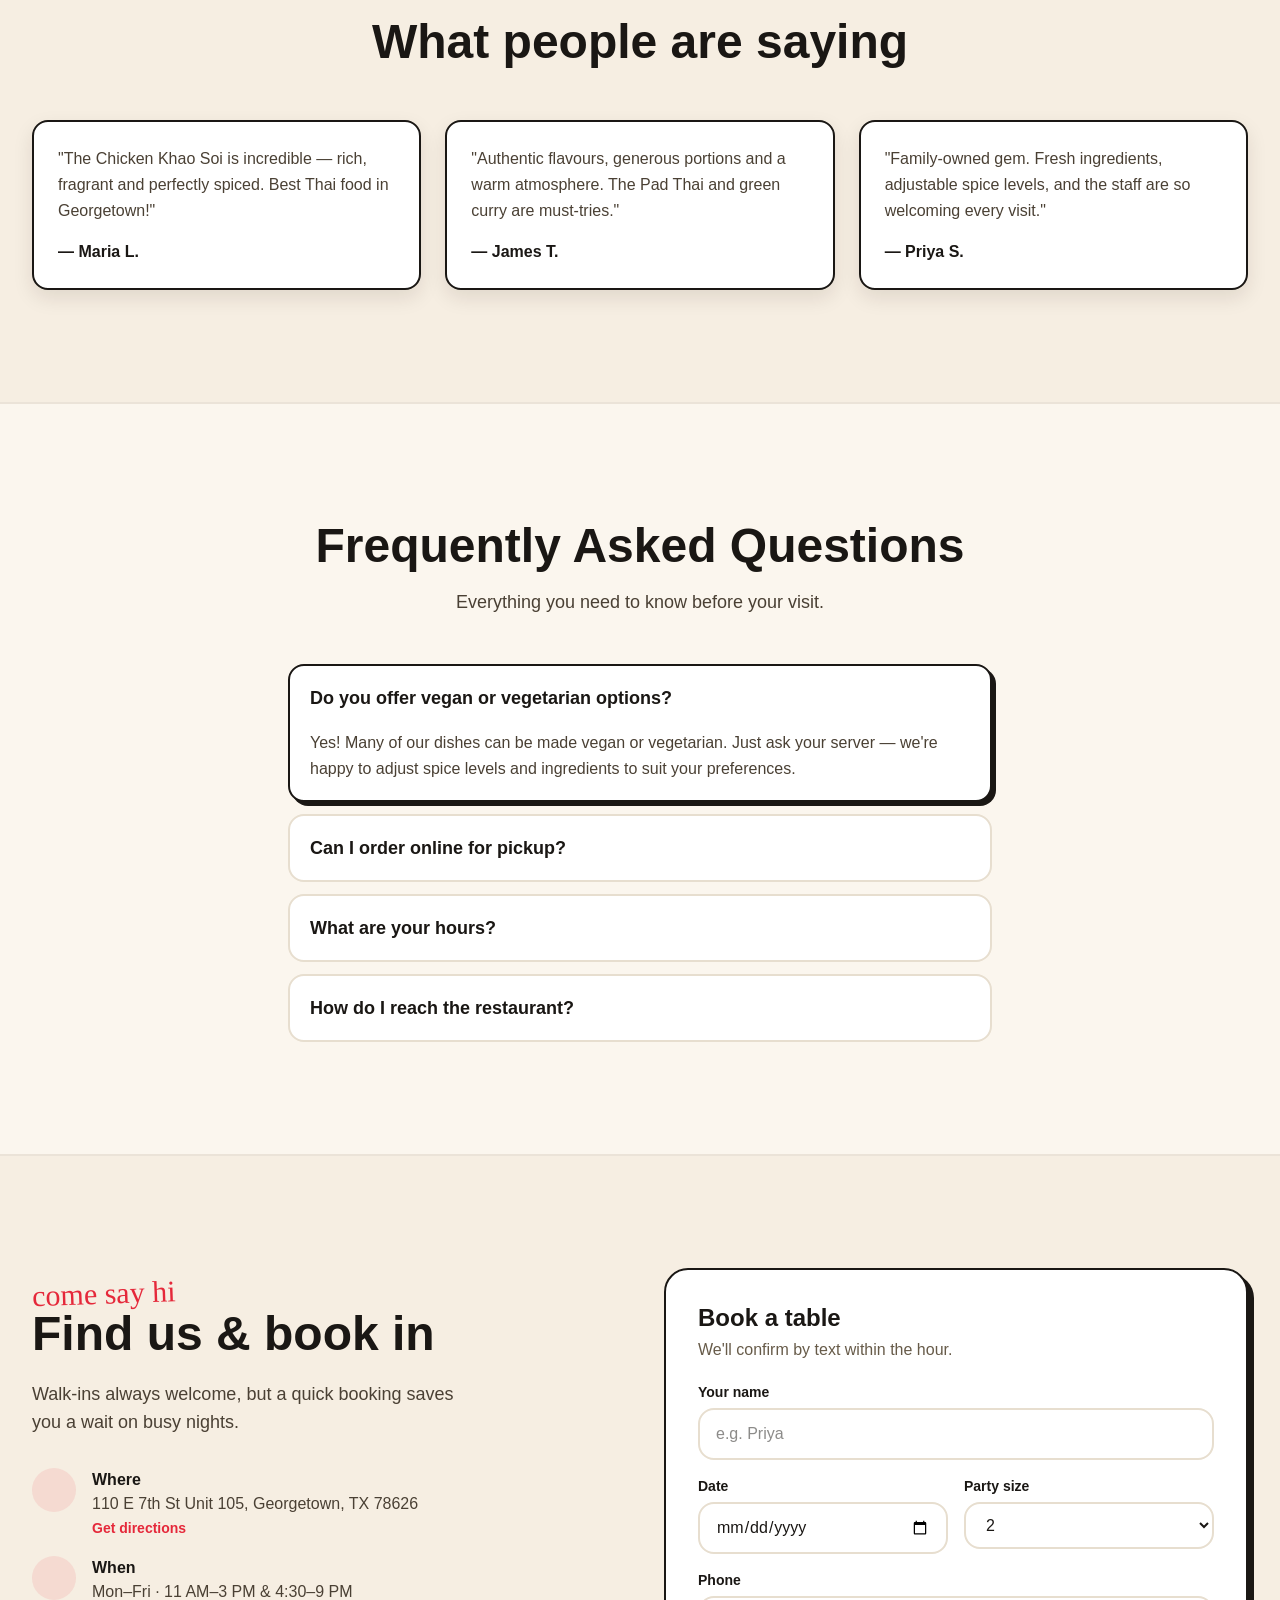
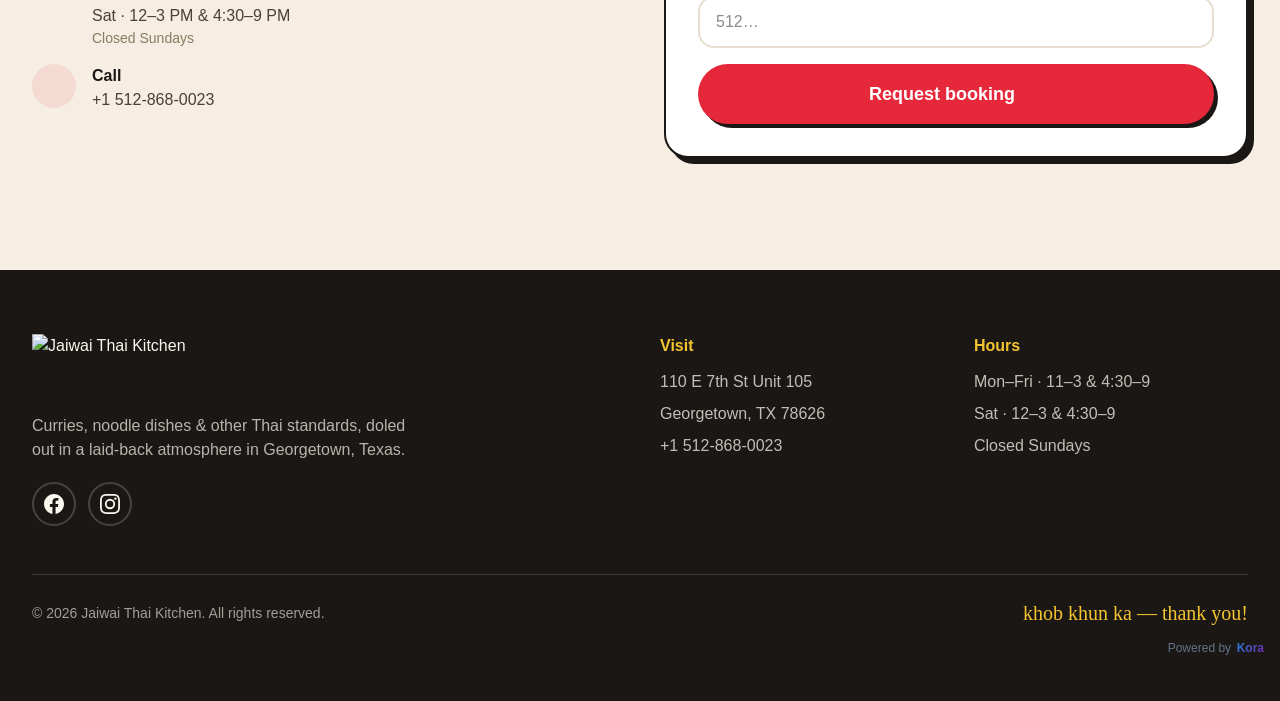
==== commit 87bf0678: "Refactor font handling across HTML and CSS files: Removed Google Fonts preconnect links and replaced" ====
--- a/index.html
+++ b/index.html
@@ -91,10 +91,7 @@
     }
   ]
 }</script>
-<link href="https://fonts.googleapis.com" rel="preconnect"/>
-<link crossorigin="" href="https://fonts.gstatic.com" rel="preconnect"/>
-<link as="style" href="https://fonts.googleapis.com/css2?family=Baloo+2:wght@400;500;600;700;800&amp;family=Caveat:wght@500;600;700&amp;family=Nunito+Sans:opsz,wght@6..12,400;6..12,600;6..12,700;6..12,800&amp;display=swap" onload="this.onload=null;this.rel='stylesheet'" rel="preload"/>
-<noscript><link href="https://fonts.googleapis.com/css2?family=Baloo+2:wght@400;500;600;700;800&amp;family=Caveat:wght@500;600;700&amp;family=Nunito+Sans:opsz,wght@6..12,400;6..12,600;6..12,700;6..12,800&amp;display=swap" rel="stylesheet"/></noscript>
+<!-- kora:fonts --><!-- /kora:fonts -->
 <link href="assets/styles.css" rel="stylesheet"/>
 </head>
 <body class="antialiased" data-page="home">
